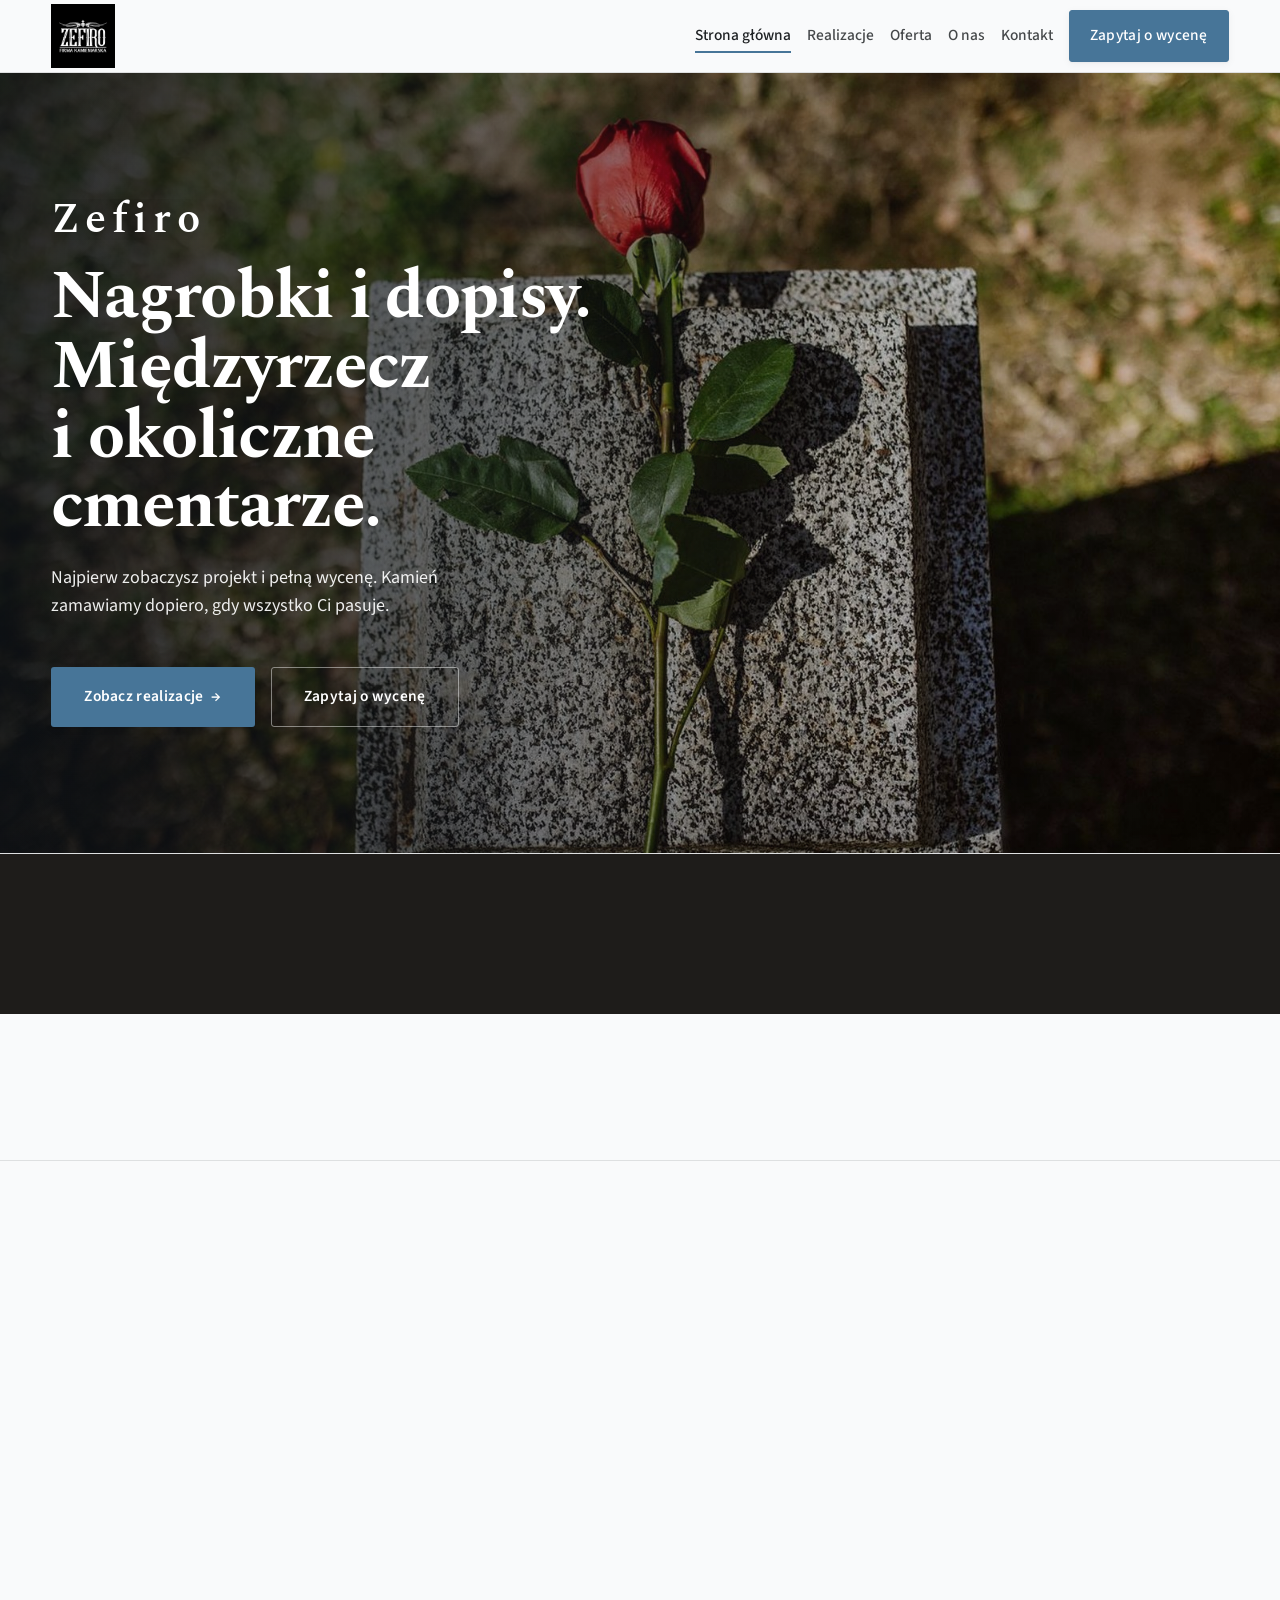
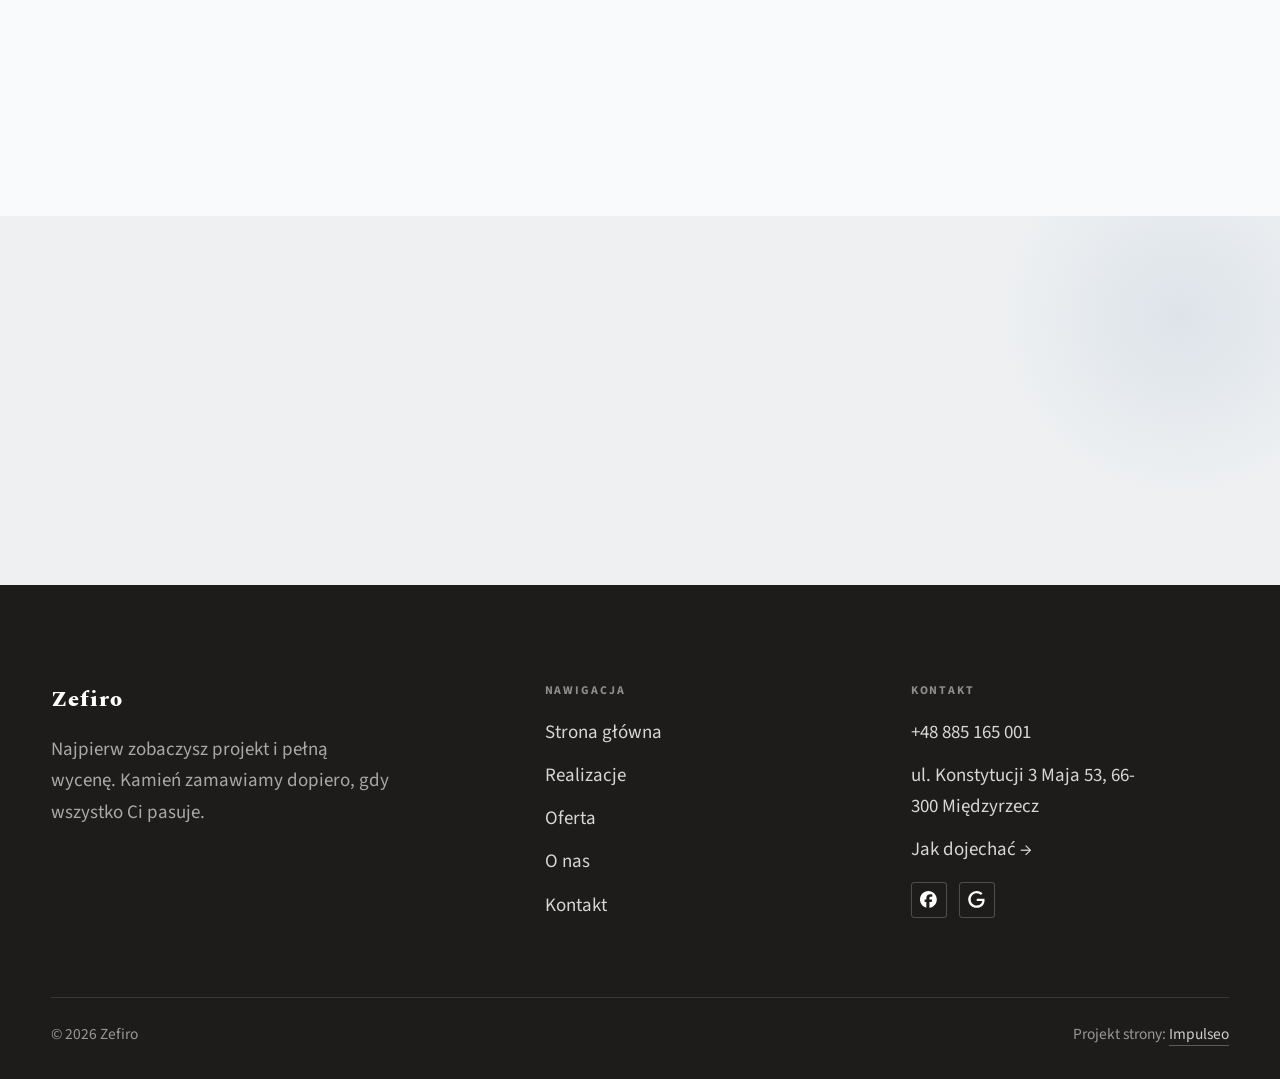
==== index.html @ 3e6237ac "Strona demo: zefiro" ====
<!DOCTYPE html>
<html lang="pl">
<head>
<meta charset="UTF-8">
<meta name="viewport" content="width=device-width, initial-scale=1.0">
<title>Zefiro - nagrobki z granitu i liternictwo</title>
<meta name="description" content="Zakład kamieniarski w Międzyrzeczu: nagrobki, grobowce, dopisy, renowacje. Formalności na cmentarzu po naszej stronie. Zadzwoń: +48 885 165 001.">
<link rel="canonical" href="https://kris20032.github.io/zefiro/">
<meta name="robots" content="noindex, nofollow">
<meta property="og:type" content="website">
<meta property="og:locale" content="pl_PL">
<meta property="og:site_name" content="Zefiro">
<meta property="og:title" content="Zefiro - nagrobki z granitu i liternictwo">
<meta property="og:description" content="Zakład kamieniarski w Międzyrzeczu: nagrobki, grobowce, dopisy, renowacje. Formalności na cmentarzu po naszej stronie. Zadzwoń: +48 885 165 001.">
<meta property="og:url" content="https://kris20032.github.io/zefiro/">
<meta property="og:image" content="https://kris20032.github.io/zefiro/img/og.jpg">
<meta property="og:image:width" content="1200">
<meta property="og:image:height" content="630">
<meta name="twitter:card" content="summary_large_image">
<script type="application/ld+json">{"@context": "https://schema.org", "@type": "HomeAndConstructionBusiness", "name": "Zefiro", "url": "https://kris20032.github.io/zefiro/", "telephone": "+48885165001", "image": "https://kris20032.github.io/zefiro/img/og.jpg", "areaServed": "Międzyrzecz", "sameAs": ["https://www.facebook.com/kamieniarstwozefiro/", "https://www.google.com/maps/place/Firma+Kamieniarska+Zefiro/@52.4386114,15.5834613,406m/data=!3m1!1e3!4m6!3m5!1s0x4706f49b4816bd09:0x40137a1db30fa63c!8m2!3d52.438465!4d15.584197"]}</script>
<link rel="preconnect" href="https://fonts.googleapis.com">
<link rel="preconnect" href="https://fonts.gstatic.com" crossorigin>
<link href="https://fonts.googleapis.com/css2?family=Spectral:wght@500;600;700&family=Source+Sans+3:wght@400;500;600&display=swap" rel="stylesheet">
<link rel="stylesheet" href="assets/styles.css?v=628865bf">
</head>
<body>

<header class="nav">
  <div class="wrap nav-inner">
    <a class="brand brand-has-logo" href="index.html"><img class="brand-logo" src="img/logo.jpg" alt="Zefiro" width="720" height="720" decoding="async"></a>
    <nav class="nav-links">
      <a href="index.html" class="active" aria-current="page">Strona główna</a>
      <a href="realizacje.html">Realizacje</a>
      <a href="oferta.html">Oferta</a>
      <a href="o-nas.html">O nas</a>
      <a href="kontakt.html">Kontakt</a>
      <a href="kontakt.html" class="btn btn-accent">Zapytaj o wycenę</a>
    </nav>
    <button class="nav-toggle" aria-label="Menu"><span></span><span></span><span></span></button>
  </div>
</header>

<main>
<section class="hero-cine">
  <img src="img/hero.jpg" fetchpriority="high" data-rotate="img/g13.jpg|img/g9.jpg" alt="Zefiro - Nagrobki i dopisy. Międzyrzecz i okoliczne cmentarze. " width="1400" height="950">
  <div class="wrap">
    <div class="hero-copy">
      <div class="brandmark bm-l"><span class="bm-line"><span>Zefiro</span></span></div>
      <h1>Nagrobki i dopisy. Międzyrzecz i okoliczne cmentarze. </h1>
      <p class="lead">Najpierw zobaczysz projekt i pełną wycenę. Kamień zamawiamy dopiero, gdy wszystko Ci pasuje.</p>
      <div class="hero-actions">
        <a href="realizacje.html" class="btn btn-accent">Zobacz realizacje <span class="arr">→</span></a>
        <a href="kontakt.html" class="btn btn-ghost btn-on-dark">Zapytaj o wycenę</a>
      </div>
    </div>
  </div>
</section>
<section class="strip n-5" style="padding-block:0">
  <div class="wrap">
    <div class="item reveal"><div class="k">Własny zakład i montaż</div><div class="v"></div></div>
    <div class="item reveal"><div class="k">Załatwiamy formalności</div><div class="v"></div></div>
    <div class="item reveal"><div class="k">Projekt przed decyzją</div><div class="v"></div></div>
    <div class="item reveal"><div class="k">Cena rozpisana na pozycje</div><div class="v"></div></div>
    <div class="item reveal"><div class="k">Granit na pokolenia</div><div class="v"></div></div>
  </div>
</section>
<section class="opinie-mini" aria-label="Opinie klientów">
  <div class="wrap">
    <div class="om-row">
      <div class="om-item reveal"><blockquote>„Od pierwszego kontaktu obsługa była bardzo empatyczna, cierpliwa i pomocna w wyborze odpowiedniego projektu…”</blockquote><span class="om-autor">A. J., opinia z Oferteo</span></div>
      <div class="om-item reveal"><blockquote>„Polecam firmę Zefiro, bardzo dobry kontakt z właścicielem i bardzo dobrze i szybko wykonana usługa.”</blockquote><span class="om-autor">B., opinia z Oferteo</span></div>
    </div>
  </div>
</section>
<section>
  <div class="wrap split">
    <div class="split-art reveal"><img src="img/g1.jpg" alt="Zefiro - realizacja" loading="lazy" width="1400" height="950" decoding="async"></div>
    <div class="split-copy reveal">
      <span class="eyebrow">Jak pracujemy</span>
      <h2>O zakładzie</h2>
      <p class="muted">Do zakładu przychodzą ludzie w żałobie, dlatego nie ma u nas handlowego naciskania. Odpowiadamy na pytania, pokazujemy kamień i projekty, a decyzję zostawiamy rodzinie.</p>
      <p class="muted">Można przyjść, posłuchać i wrócić, kiedy przyjdzie na to czas.</p>
      <a href="o-nas.html" class="btn btn-ghost">Poznaj nas <span class="arr">→</span></a>
    </div>
  </div>
</section>
<section class="gateways-band">
  <div class="wrap">
    <div class="gateways">
      <a href="oferta.html" class="gateway reveal"><img src="img/g2.jpg" alt="Nagrobki pojedyncze" loading="lazy" width="1400" height="950" decoding="async"><span class="g-ttl">Nagrobki pojedyncze</span></a>
      <a href="oferta.html" class="gateway reveal"><img src="img/g3.jpg" alt="Nagrobki podwójne i rodzinne" loading="lazy" width="1400" height="950" decoding="async"><span class="g-ttl">Nagrobki podwójne i rodzinne</span></a>
      <a href="oferta.html" class="gateway reveal"><img src="img/g4.jpg" alt="Grobowce i piwnice" loading="lazy" width="1400" height="950" decoding="async"><span class="g-ttl">Grobowce i piwnice</span></a>
    </div>
  </div>
</section>
<section class="stopklatka" aria-hidden="true">
  <div class="stk-bg" style="background-image:url(img/g7.jpg)"></div>
</section>
<section class="opinie">
  <div class="wrap">
    <div class="head center reveal">
      <span class="eyebrow">Opinie</span>
      <h2>Co mówią klienci</h2>
    </div>
    <p class="op-meta reveal"><a class="op-google" href="https://www.oferteo.pl/firma-kamieniarska-zefiro/firma/4441509" target="_blank" rel="noopener"><span>Zobacz opinie na Oferteo</span><span class="arr">→</span></a></p>
    <div class="opinie-grid">
      <figure class="op-card reveal"><blockquote>Od pierwszego kontaktu obsługa była bardzo empatyczna, cierpliwa i pomocna w wyborze odpowiedniego projektu oraz kamienia. Pomnik został wykonany z najwyższą starannością i dbałością o detale, a montaż solidnie i estetycznie.</blockquote><span class="op-autor">A. J., opinia z Oferteo</span></figure>
      <figure class="op-card reveal"><blockquote>Polecam firmę Zefiro, bardzo dobry kontakt z właścicielem i bardzo dobrze i szybko wykonana usługa. Szczerze polecam.</blockquote><span class="op-autor">B., opinia z Oferteo</span></figure>
    </div>
  </div>
</section>
<section>
  <div class="wrap">
    <div class="head reveal">
      <span class="eyebrow">Realizacje</span>
      <h2>Wykonane pomniki</h2>
      <p>Pomniki, które wykonaliśmy i ustawiliśmy sami. Zdjęcia z cmentarzy, nie z katalogu hurtowni.</p>
    </div>
    <div class="gallery">
      <div class="tile t-two3 reveal"><img src="img/g10.jpg" alt="Zefiro" loading="lazy" width="1424" height="1930" decoding="async"></div>
      <div class="tile t-third reveal"><img src="img/g11.jpg" alt="Zefiro" loading="lazy" width="720" height="960" decoding="async"></div>
      <div class="tile t-third reveal"><img src="img/g12.jpg" alt="Zefiro" loading="lazy" width="1500" height="2000" decoding="async"></div>
      <div class="tile t-third reveal"><img src="img/g14.jpg" alt="Zefiro" loading="lazy" width="1450" height="1950" decoding="async"></div>
      <div class="tile t-third reveal"><img src="img/g15.jpg" alt="Zefiro" loading="lazy" width="658" height="908" decoding="async"></div>
    </div>
    <div style="margin-top:var(--space-7)" class="reveal"><a href="realizacje.html" class="btn btn-accent">Pełna galeria <span class="arr">→</span></a></div>
  </div>
</section>
<section class="cta">
  <div class="wrap">
    <div class="reveal">
      <span class="eyebrow">Współpraca</span>
      <h2>Zacznijmy od krótkiej rozmowy.</h2>
      <p>Napisz lub zadzwoń - powiemy, co i jak, bez zobowiązań.</p>
    </div>
    <div class="cta-actions reveal">
      <a href="kontakt.html" class="btn btn-light">Zapytaj o wycenę <span class="arr">→</span></a>
      <a href="tel:+48885165001" class="btn btn-ghost btn-ghost-cta">+48 885 165 001</a>
    </div>
  </div>
</section>
</main>

<footer>
  <div class="wrap">
    <div class="foot-grid">
      <div class="foot-brand">
        <div class="name">Zefiro</div>
        <p>Najpierw zobaczysz projekt i pełną wycenę. Kamień zamawiamy dopiero, gdy wszystko Ci pasuje.</p>
      </div>
      <div class="foot-col">
        <h4>Nawigacja</h4>
        <a href="index.html">Strona główna</a>
        <a href="realizacje.html">Realizacje</a>
        <a href="oferta.html">Oferta</a>
        <a href="o-nas.html">O nas</a>
        <a href="kontakt.html">Kontakt</a>
      </div>
      <div class="foot-col">
        <h4>Kontakt</h4>
        <a href="tel:+48885165001">+48 885 165 001</a>
        <p>ul. Konstytucji 3 Maja 53, 66-300 Międzyrzecz</p>
        <a href="https://www.google.com/maps/place/Firma+Kamieniarska+Zefiro/@52.4386114,15.5834613,406m/data=!3m1!1e3!4m6!3m5!1s0x4706f49b4816bd09:0x40137a1db30fa63c!8m2!3d52.438465!4d15.584197" target="_blank" rel="noopener">Jak dojechać →</a>
      <div class="foot-soc">
        <a class="soc" href="https://www.facebook.com/kamieniarstwozefiro/" target="_blank" rel="noopener" aria-label="Facebook - Zefiro"><svg viewBox="0 0 24 24" aria-hidden="true" focusable="false"><path d="M9.101 23.691v-7.98H6.627v-3.667h2.474v-1.58c0-4.085 1.848-5.978 5.858-5.978.401 0 .955.042 1.468.103a8.68 8.68 0 0 1 1.141.195v3.325a8.623 8.623 0 0 0-.653-.036 26.805 26.805 0 0 0-.733-.009c-.707 0-1.259.096-1.675.309a1.686 1.686 0 0 0-.679.622c-.258.42-.374.995-.374 1.752v1.297h3.919l-.386 2.103-.287 1.564h-3.246v8.245C19.396 23.238 24 18.179 24 12.044c0-6.627-5.373-12-12-12s-12 5.373-12 12c0 5.628 3.874 10.35 9.101 11.647Z" fill="currentColor"/></svg></a>
        <a class="soc" href="https://www.google.com/maps/place/Firma+Kamieniarska+Zefiro/@52.4386114,15.5834613,406m/data=!3m1!1e3!4m6!3m5!1s0x4706f49b4816bd09:0x40137a1db30fa63c!8m2!3d52.438465!4d15.584197" target="_blank" rel="noopener" aria-label="Google - Zefiro"><svg viewBox="0 0 24 24" aria-hidden="true" focusable="false"><path d="M12.48 10.92v3.28h7.84c-.24 1.84-.853 3.187-1.787 4.133-1.147 1.147-2.933 2.4-6.053 2.4-4.827 0-8.6-3.893-8.6-8.72s3.773-8.72 8.6-8.72c2.6 0 4.507 1.027 5.907 2.347l2.307-2.307C18.747 1.44 16.133 0 12.48 0 5.867 0 .307 5.387.307 12s5.56 12 12.173 12c3.573 0 6.267-1.173 8.373-3.36 2.16-2.16 2.84-5.213 2.84-7.667 0-.76-.053-1.467-.173-2.053H12.48z" fill="currentColor"/></svg></a>
      </div>
      </div>
    </div>
    <div class="foot-bot">
      <span>© 2026 Zefiro</span>
      <span>Projekt strony: <a class="foot-credit" href="https://impulseo.pl" target="_blank" rel="noopener">Impulseo</a></span>
    </div>
  </div>
</footer>
<div class="sticky-reserve"><a class="sr-book" href="kontakt.html">Zapytaj o wycenę</a><a class="sr-call" href="tel:+48885165001" aria-label="Zadzwoń"><svg class="ico-tel" width="16" height="16" viewBox="0 0 24 24" fill="none" aria-hidden="true"><path d="M6.6 10.8a15.5 15.5 0 0 0 6.6 6.6l2.2-2.2a1 1 0 0 1 1-.24 11.4 11.4 0 0 0 3.6.58 1 1 0 0 1 1 1V20a1 1 0 0 1-1 1A17 17 0 0 1 3 4a1 1 0 0 1 1-1h3.5a1 1 0 0 1 1 1c0 1.25.2 2.46.58 3.6a1 1 0 0 1-.25 1l-2.23 2.2Z" fill="currentColor"/></svg></a></div>
<div class="demo-wazne" data-do="2026-11-24" data-cykl="3" hidden><svg class="dw-ico" width="13" height="13" viewBox="0 0 24 24" fill="none" aria-hidden="true"><circle cx="12" cy="12" r="8.6" stroke="currentColor" stroke-width="1.8"/><path d="M12 7.2V12l3.3 2" stroke="currentColor" stroke-width="1.8" stroke-linecap="round"/></svg><span class="dw-txt"></span></div>

<script src="assets/main.js"></script>
</body>
</html>
---- assets/styles.css ----
/* ============================================================
   STOLBASZ — premium, architektoniczny B2B fit-out
   Jasna paleta, zero brązu. System wg premium-web-craft.
   Projekt strony: Impulseo (impulseo.pl)
   ============================================================ */

:root{
  /* PALETA — jasna, architektoniczna, chłodna */
  --paper:#F2F1EE;          /* główne tło */
  --paper-2:#E5E3DE;        /* sekcje alternatywne (chłodny jasny szary) */
  --paper-3:#E5E3DE;        /* delikatne wypełnienia */
  --ink:#1E1C1A;            /* tekst główny — chłodny grafit */
  --ink-soft:#38332F;       /* nagłówki drugorzędne */
  --muted:#88837B;          /* tekst poboczny */
  --line:rgba(30,28,26,.12);/* hairline */
  --accent:#836A42;         /* stonowany petrol-slate — jedyny akcent */
  --accent-d:#67522F;
  --accent-soft:rgba(131,106,66,.10);
  --dark:#1E1C1A;           /* sekcje ciemne (stopka/CTA) */

  /* HOVER ZDJĘĆ — JEDEN standard dla całego silnika (decyzja K. 04.08.2026, artefakt z wariantami).
     AKTUALNE (K.+Szymon 09.08.2026, wybór z artefaktu 6 wariantów): zoom 1.05 przy 1.4s -
     przy tak długim czasie mocniejszy kadr NIE skacze, tylko „oddycha". Poprzedni standard
     (1.02 / .55s z 04.08) odbierany jako dynamiczny i szybki.
     Spoczynek lekko przygaszony, ale TYLKO tam, gdzie jest mysz (@media hover:hover) —
     na telefonie zdjęcia zostają w pełnej jasności. */
  --img-zoom:1.05;                   /* K.+Szymon 09.08: wariant F z artefaktu porównawczego */
  --img-rest:brightness(.95) saturate(.99);
  --img-hot:brightness(1.06) saturate(1.05);
  --img-dur:1.4s;                    /* K.+Szymon 09.08 (wariant F): powoli = elegancko */
  --img-ease:cubic-bezier(.16,.84,.44,1);  /* miękki ogon, efekt „oddychania" */

  /* ODSTĘPY — skala 4/8 */
  --space-1:4px; --space-2:8px; --space-3:12px; --space-4:16px; --space-5:24px;
  --space-6:32px; --space-7:48px; --space-8:64px; --space-9:96px; --space-10:128px;

  /* TYPOGRAFIA — fluid clamp() (skala podbita 16.07.2026: większe, czytelniejsze litery — uwaga Adama) */
  --text-sm:clamp(.9rem,.87rem + .12vw,1rem);
  --text-base:clamp(1.08rem,1.04rem + .18vw,1.2rem);
  --text-lg:clamp(1.24rem,1.15rem + .34vw,1.44rem);
  --text-h3:clamp(1.34rem,1.22rem + .55vw,1.66rem);
  --text-h2:clamp(2.1rem,1.66rem + 2.1vw,3.1rem);
  --text-h1:clamp(2.9rem,2.1rem + 4vw,5.1rem);

  /* PROMIENIE — architektoniczne, raczej ostre */
  --r-sm:3px; --r-md:6px; --r-lg:10px;

  /* RUCH */
  --ease:cubic-bezier(.25,.46,.45,.94); --dur:.24s;

  /* CIENIE — miękkie, warstwowe */
  --sh-sm:0 1px 2px rgba(16,24,32,.04), 0 2px 8px rgba(16,24,32,.05);
  --sh-md:0 2px 6px rgba(16,24,32,.05), 0 12px 28px -8px rgba(16,24,32,.12);
  --sh-lg:0 6px 14px rgba(16,24,32,.07), 0 26px 56px -18px rgba(16,24,32,.22);

  --hairline:1px solid var(--line);

  --font-display:'Spectral',serif;
  --font-body:'Source Sans 3',sans-serif;
}

*{box-sizing:border-box;margin:0;padding:0}
html{scroll-behavior:smooth}
body{
  font-family:var(--font-body);
  font-size:var(--text-base);
  line-height:1.65;
  color:var(--ink);
  background:var(--paper);
  -webkit-font-smoothing:antialiased;
  text-rendering:optimizeLegibility;
}
img{max-width:100%;height:auto;display:block}  /* height:auto = width/height z atrybutów trzyma proporcje (TOP#12) */
a{color:inherit;text-decoration:none}

.wrap{width:min(92%,1180px);margin-inline:auto}
section{padding-block:clamp(52px,6.5vw,96px)}

h1,h2,h3{font-family:var(--font-display);font-weight:700;line-height:1.08;letter-spacing:-.02em;color:var(--ink)}
h1{font-size:var(--text-h1);letter-spacing:-.035em}
h2{font-size:var(--text-h2);letter-spacing:-.025em}
h3{font-size:var(--text-h3)}
/* MIARA — długość wiersza. WCAG 2.2 SC 1.4.8: max 80 znaków; Butterick: 45–90.
   68ch daje realnie 72–78 znaków polskiego tekstu, czyli z zapasem pod granicą.
   Wcześniej limit miał TYLKO <p> — <li>, <blockquote> i <dd> nie miały żadnego,
   i to jedyny powód, dla którego 23 bloki na dwóch oddanych stronach jadą po
   83–106 znaków w wierszu (pomiar 07.08.2026, bramka `miara`).
   ⚠️ Listy i definicje ograniczamy TYLKO bez klasy: `ul`/`ol` z klasą to u nas
   układ (siatki kafli, menu), a nie tekst ciągły — tam miarę wyznacza układ. */
/* 60ch, nie 68ch (K. 10.08): po zmianie fontów na węższe kroje (DM Sans i spółka)
   w 68ch mieściło się ~90 znaków - bramka pikselowa słusznie zgłaszała przekroczenie
   granicy 80. Pomiar na żywej przeglądarce: 60ch = 90 znaków, 53ch = ~78 znaków, czyli normę WCAG 1.4.8. */
:root{ --miara:53ch }
p{max-width:min(100%,var(--miara))}
blockquote,
ul:not([class])>li, ol:not([class])>li,
dl:not([class])>dd{max-width:min(100%,var(--miara))}

/* ⚠️ Świadomie BEZ wyjątku `.tile p,.card p,.svc p{max-width:none}`, choć nasuwa się sam:
   te akapity BYŁY już ograniczone (stare `p{max-width:65ch}`), więc „wyjątek" nie odblokowałby
   niczego nowego — tylko ROZLUŹNIŁ stan sprzed zmiany na wszystkich demach naraz.
   `figcaption` żadna z reguł wyżej nie dotyczy, więc też nie potrzebuje zwolnienia. */

/* ŁAMANIE. `balance` wyrównuje długości wierszy w nagłówku, `pretty` pilnuje ostatniego
   wiersza akapitu, żeby nie został w nim jeden wyraz. Obsługiwane od Chrome 117 /
   Safari 17.5; starsze przeglądarki po prostu ignorują tę własność.
   `text-wrap:pretty` nie występowało dotąd ANI RAZ w silniku ani w repo klientów. */
h1,h2,h3,.lead,.lede{text-wrap:balance}
p,li,blockquote,dd{text-wrap:pretty}

.eyebrow{
  font-family:var(--font-body);
  font-size:var(--text-sm);
  font-weight:600;
  letter-spacing:.18em;
  text-transform:uppercase;
  color:var(--accent);
  display:inline-flex;align-items:center;gap:var(--space-3);
}
/* flex:none + margin-top = kreska trzyma się PIERWSZEJ linii. Wcześniej align-items:center
   centrowało ją względem całego bloku i przy zawinięciu (długi kicker typu
   „…WNĘTRZ · LESZNO · OD 2019") druga linia lądowała z brzydkim wcięciem. */
.eyebrow{align-items:flex-start}
.eyebrow>*,.eyebrow{text-wrap:balance}   /* dlugi kicker lamal sie na sierote typu samo „2019" w drugiej linii */
.eyebrow::before{content:"";width:28px;height:1px;background:var(--accent);display:inline-block;flex:none;margin-top:.62em}

.muted{color:var(--muted)}
.lead{font-size:var(--text-lg);line-height:1.55;color:var(--ink-soft);max-width:50ch}

/* ---------- BUTTONS ---------- */
.btn{
  display:inline-flex;align-items:center;gap:var(--space-2);
  font-weight:600;font-size:var(--text-sm);letter-spacing:.02em;
  padding:var(--space-4) var(--space-6);
  border-radius:var(--r-sm);
  transition:transform var(--dur) var(--ease),box-shadow var(--dur) var(--ease),background var(--dur) var(--ease);
  cursor:pointer;border:1px solid transparent;
}
.btn-accent{background:var(--accent);color:#fff;box-shadow:var(--sh-sm)}
.btn-accent:hover{background:var(--accent-d);transform:translateY(-2px);box-shadow:var(--sh-md)}
.btn-accent:active{transform:translateY(0);box-shadow:var(--sh-sm)}
.btn-ghost{background:transparent;color:var(--ink);border-color:var(--line)}
.btn-ghost:hover{border-color:var(--accent);color:var(--accent);transform:translateY(-2px)}
.btn-light{background:#fff;color:var(--ink);box-shadow:var(--sh-sm)}
.btn-light:hover{transform:translateY(-2px);box-shadow:var(--sh-md)}
.btn .arr{transition:transform var(--dur) var(--ease)}
.btn:hover .arr{transform:translateX(4px)}

/* ---------- NAV ---------- */
.nav{
  position:sticky;top:0;z-index:50;
  background:color-mix(in srgb,var(--paper) 88%,transparent);
  backdrop-filter:saturate(140%) blur(10px);
  border-bottom:var(--hairline);
}
.nav-inner{display:flex;align-items:center;justify-content:space-between;gap:var(--space-5);height:72px}
/* ANTY-NACHODZENIE (K. 05.08.2026): długa nazwa firmy + przycisk z pełnym numerem nie mieściły się w pasku
   i flex ściskał linki PONIŻEJ ich treści - "Kontakt" wchodził na ramkę "Zadzwoń +48 ...". Teraz ustępuje
   nazwa marki (skrót wielokropkiem), a menu i przycisk nigdy się nie kurczą ani nie zachodzą na siebie. */
.brand{display:flex;flex-direction:column;line-height:1;min-width:0;flex:0 1 auto}
.brand .name{font-family:var(--font-display);font-weight:800;font-size:1.35rem;letter-spacing:.04em;white-space:nowrap;overflow:hidden;text-overflow:ellipsis}
.brand .sub{font-size:.62rem;letter-spacing:.34em;text-transform:uppercase;color:var(--muted);margin-top:5px;white-space:nowrap;overflow:hidden;text-overflow:ellipsis}
.nav-links{display:flex;align-items:center;gap:var(--space-6);flex:0 0 auto}
.nav-links a{font-size:var(--text-sm);font-weight:500;color:var(--ink-soft);position:relative;padding-block:4px;white-space:nowrap;transition:color var(--dur) var(--ease)}
.nav-links a::after{content:"";position:absolute;left:0;bottom:0;width:0;height:1.5px;background:var(--accent);transition:width var(--dur) var(--ease)}
.nav-links a:hover,.nav-links a.active{color:var(--ink)}
.nav-links a:hover::after,.nav-links a.active::after{width:100%}
.nav-links .btn{padding:var(--space-2) var(--space-5)}
/* przyciski w nav: właściwy kolor (przebij .nav-links a) + bez podkreślenia */
.nav-links a.btn-accent{color:#fff}
.nav-links a.btn-ghost,.nav-links a.btn-light{color:var(--ink)}
/* CTA w pasku: NIE podkreślenie spod linków menu, ale ten sam przelatujący błysk,
   co na wszystkich innych przyciskach (zgłoszenie K. 13.08.2026 - „na hero jest efekt
   światła przechodzącego przez przycisk, na navbarze go nie ma, a mają być identyczne").
   Reguła `.nav-links a::after` jest silniejsza od `.btn::after`, więc trzeba jej
   geometrię wyzerować i wpisać połysk z nazwy - samo `display:none` gasiło efekt. */
.nav-links a.btn::after{
  display:block;content:"";position:absolute;inset:0;z-index:-1;pointer-events:none;
  width:auto;height:auto;border-radius:inherit;   /* kasuje geometrię podkreślenia (width:0;height:1.5px) */
  background:linear-gradient(100deg,transparent 32%,rgba(255,255,255,.20) 50%,transparent 68%);
  translate:-120% 0}
@media (prefers-reduced-motion:no-preference){
  .nav-links a.btn:hover::after{translate:120% 0;transition:translate .75s var(--mt-ease,cubic-bezier(.16,.84,.44,1))}
}
.nav-toggle{display:none;background:none;border:none;cursor:pointer;flex-direction:column;gap:5px;padding:8px}
.nav-toggle span{width:24px;height:2px;background:var(--ink);transition:var(--dur)}
/* Ciasny zakres MIĘDZY menu mobilnym a pełnym pulpitem: zbijamy odstępy i nazwę marki,
   żeby wszystko zmieściło się naturalnie, zanim w ogóle dojdzie do skracania wielokropkiem. */
@media(max-width:1280px) and (min-width:921px){
  .nav-links{gap:var(--space-4)}
  .nav-links .btn{padding:var(--space-2) var(--space-4)}
  .brand .name{font-size:1.15rem}
}

/* ---------- HERO (split) ---------- */
.hero{position:relative;overflow:hidden;border-bottom:var(--hairline)}
.hero-grid{display:grid;grid-template-columns:1.05fr .95fr;gap:clamp(24px,4vw,60px);align-items:center;
  padding-block:clamp(36px,4.5vw,64px)}
.hero-copy .eyebrow{margin-bottom:var(--space-5)}
.hero-copy h1{margin-bottom:var(--space-5)}
.hero-copy .lead{margin-bottom:var(--space-7)}
.hero-actions{display:flex;flex-wrap:wrap;gap:var(--space-4)}
.hero-art{position:relative;aspect-ratio:4/3;border-radius:var(--r-lg);overflow:hidden;box-shadow:var(--sh-lg)}
.hero-art img{width:100%;height:100%;object-fit:cover}
.hero-art::after{content:"";position:absolute;inset:0;background:linear-gradient(180deg,transparent 55%,rgba(18,24,28,.28))}
.hero-badge{position:absolute;left:var(--space-5);bottom:var(--space-5);z-index:2;
  background:rgba(252,252,251,.94);backdrop-filter:blur(4px);
  border-radius:var(--r-md);padding:var(--space-4) var(--space-5);box-shadow:var(--sh-md);max-width:78%}
.hero-badge strong{display:block;font-family:var(--font-display);font-size:1rem;letter-spacing:-.01em}
.hero-badge span{font-size:var(--text-sm);color:var(--muted)}

/* ---------- HERO duży / kinowy (strona główna) ---------- */
.hero-cine{position:relative;min-height:clamp(560px,82vh,840px);min-height:clamp(560px,82svh,840px);display:flex;align-items:center;overflow:hidden;border-bottom:var(--hairline)}
.hero-cine>img{position:absolute;inset:0;width:100%;height:100%;object-fit:cover;z-index:0}
.hero-cine::after{content:"";position:absolute;inset:0;z-index:1;
  background:linear-gradient(95deg,rgba(13,18,23,.86) 0%,rgba(13,18,23,.64) 32%,rgba(13,18,23,.24) 62%,rgba(13,18,23,.04) 100%)}
.hero-cine .wrap{position:relative;z-index:2;padding-block:var(--space-8)}
.hero-cine .hero-copy{max-width:660px}
.hero-cine .eyebrow{color:#fff;margin-bottom:var(--space-5)}
.hero-cine .eyebrow::before{background:#fff}
.hero-cine h1{color:#fff;margin-bottom:var(--space-5);font-size:clamp(2.9rem,2rem + 4.4vw,5.2rem);text-wrap:balance}
.hero-cine .lead{color:rgba(255,255,255,.92);max-width:48ch;margin-bottom:var(--space-7)}
.hero-cine .hero-actions{display:flex;flex-wrap:wrap;gap:var(--space-4)}
/* NISKIE OKNO (laptop z dokiem i paskami przeglądarki ma ~700-780 px wysokości widoku):
   H1 do 5.2rem + długi lead nie mieściły się i przyciski wypadały POD krawędź ekranu -
   klient widział stronę bez ani jednego CTA. Skalujemy w dół, zamiast przycinać treść. */
@media(min-width:821px) and (max-height:820px){
  .hero-cine{min-height:clamp(520px,94svh,780px)}
  .hero-cine .wrap{padding-block:var(--space-6)}
  .hero-cine h1{font-size:clamp(2.2rem,1.5rem + 2.6vw,3.6rem);margin-bottom:var(--space-4)}
  .hero-cine .eyebrow{margin-bottom:var(--space-4)}
  .hero-cine .lead{margin-bottom:var(--space-5);max-width:44ch}
}
@media(max-width:680px){
  .hero-cine{min-height:clamp(520px,76vh,640px);min-height:clamp(520px,76svh,640px);align-items:flex-end}
  .hero-cine::after{background:linear-gradient(0deg,rgba(13,18,23,.9) 6%,rgba(13,18,23,.45) 55%,rgba(13,18,23,.25) 100%)}
  .hero-cine .wrap{padding-bottom:var(--space-9)}
  /* TELEFON (~90% oglądających): lead potrafił zająć 8 linii i zepchnąć CTA poza pierwszy ekran.
     Zwężamy interlinię i skalę - treści nie ucinamy, bo to ona sprzedaje. */
  .hero-cine .lead{font-size:.98rem;line-height:1.5;margin-bottom:var(--space-5)}
  .hero-cine .eyebrow{font-size:.72rem;letter-spacing:.13em;margin-bottom:var(--space-4)}
  .hero-cine .eyebrow::before{width:20px}
  .hero-cine h1{margin-bottom:var(--space-4)}
}

/* full-bleed hero variant (podstrony) */
.pagehead{position:relative;min-height:46vh;min-height:46svh;display:flex;align-items:flex-end;overflow:hidden;border-bottom:var(--hairline)}
.pagehead img{position:absolute;inset:0;width:100%;height:100%;object-fit:cover}
/* 10.08.2026 (decyzja K.): mocniejsze przyciemnienie + cień pod tekstem. Bramka mierzyła na
   nagłówkach podstron 3,38-3,43:1 przy wymaganych 4,5 — jasne zdjęcie (hala, śnieg, niebo)
   podchodziło pod biały tekst. Zdjęcia klientów są różne, więc kontrast musi dawać WARSTWA,
   a nie szczęśliwy dobór kadru. */
.pagehead::after{content:"";position:absolute;inset:0;background:linear-gradient(180deg,rgba(18,24,28,.40),rgba(18,24,28,.76))}
.pagehead .wrap{position:relative;z-index:2;padding-block:var(--space-9);color:#fff}
.pagehead h1{color:#fff;max-width:18ch;text-shadow:0 2px 16px rgba(0,0,0,.55)}
.pagehead .eyebrow{color:#fff}
.pagehead .eyebrow::before{background:#fff}
.pagehead p{color:rgba(255,255,255,.92);margin-top:var(--space-4);max-width:54ch;text-shadow:0 1px 12px rgba(0,0,0,.5)}

/* ---------- STRIP (pasek skrótów / liczby) ---------- */
.strip{background:var(--dark);color:#fff}
/* PASEK HASEŁ — standard 04.08.2026 (decyzja K.): 5 haseł w JEDNYM rzędzie, tekst WYŚRODKOWANY,
   węższe marginesy boczne niż reszta strony (pasek ma iść szerzej), równe wysokości kolumn. */
.strip .wrap{width:min(96%,1440px);display:grid;grid-template-columns:repeat(5,1fr);
  gap:var(--space-5);padding-block:var(--space-7);align-items:stretch}
.strip .item .k{font-family:var(--font-display);font-size:clamp(1.05rem,.82rem + .85vw,1.55rem);
  font-weight:800;letter-spacing:-.02em;color:#fff;line-height:1.18;text-wrap:balance}
.strip .item .v{font-size:var(--text-sm);color:rgba(255,255,255,.66);margin-top:var(--space-2);line-height:1.4}
.strip .item{border-left:2px solid var(--accent);padding-inline:var(--space-4);
  text-align:center;display:flex;flex-direction:column;justify-content:center}
/* liczba kolumn = liczba haseł, żeby ostatnie nie zostawało samo w drugim rzędzie.
   Klasę n-N nadaje multipage.py; domyślnie (bez klasy) pasek jest 5-kolumnowy. */
.strip.n-2 .wrap{grid-template-columns:repeat(2,1fr)}
.strip.n-3 .wrap{grid-template-columns:repeat(3,1fr)}
.strip.n-4 .wrap{grid-template-columns:repeat(4,1fr);gap:var(--space-6)}
.strip.n-4 .item .k{font-size:clamp(1.3rem,1rem + 1.1vw,2rem)}
.strip.n-6 .wrap{grid-template-columns:repeat(6,1fr);gap:var(--space-4)}
.strip.n-6 .item .k{font-size:clamp(.98rem,.8rem + .7vw,1.35rem)}
/* równe łamanie: zamiast "długa linia + jedno słowo" obie linie zbliżonej długości */
.strip .item .k{text-wrap:balance}

/* ---------- SECTION HEAD ---------- */
.head{max-width:48rem;margin-bottom:var(--space-8)}
.head.center{margin-inline:auto;text-align:center}
.head .eyebrow{margin-bottom:var(--space-4)}
.head h2{margin-bottom:var(--space-4)}
.head p{color:var(--muted);font-size:var(--text-lg);line-height:1.55}
.head.center p{margin-inline:auto}

/* ---------- INTRO SPLIT ---------- */
.split{display:grid;grid-template-columns:.92fr 1.08fr;gap:clamp(28px,5vw,80px);align-items:center}
.split.rev{grid-template-columns:1.08fr .92fr}
.split.rev .split-art{order:-1}
.split-art{position:relative;aspect-ratio:5/4;border-radius:var(--r-lg);overflow:hidden;box-shadow:var(--sh-lg)}
.split-art img{width:100%;height:100%;object-fit:cover}
.split-copy h2{margin-bottom:var(--space-5)}
.split-copy p+p{margin-top:var(--space-4)}
.split-copy .btn{margin-top:var(--space-6)}

/* ---------- SERVICES (zakres) ---------- */
.svc-grid{display:grid;grid-template-columns:repeat(auto-fit,minmax(280px,1fr));gap:var(--space-5)}
.svc{background:#fff;border:var(--hairline);border-radius:var(--r-md);padding:var(--space-7) var(--space-6);
  transition:transform var(--dur) var(--ease),box-shadow var(--dur) var(--ease),border-color var(--dur) var(--ease);
  position:relative;overflow:hidden}
.svc::before{content:"";position:absolute;left:0;top:0;width:3px;height:0;background:var(--accent);transition:height var(--dur) var(--ease)}
.svc:hover{transform:translateY(-4px);box-shadow:var(--sh-md);border-color:transparent}
.svc:hover::before{height:100%}
.svc .ic{font-family:var(--font-display);font-size:.8rem;font-weight:700;letter-spacing:.12em;color:var(--accent);margin-bottom:var(--space-4)}
.svc h3{margin-bottom:var(--space-3);font-size:1.22rem}
.svc p{color:var(--muted);font-size:var(--text-base);line-height:1.6}

/* big detailed service rows */
.svc-row{display:grid;grid-template-columns:.8fr 1.2fr;gap:clamp(20px,4vw,60px);align-items:center;padding-block:var(--space-8)}
.svc-row+.svc-row{border-top:var(--hairline)}
.svc-row.rev{grid-template-columns:1.2fr .8fr}
/* Naprzemienny układ wierszy oferty: co drugi wiersz ma zdjęcie po PRAWEJ.
   Było `order:-1` — martwy kod, bo zdjęcie i tak jest pierwszym dzieckiem w HTML,
   więc wszystkie wiersze wyglądały identycznie (zdjęcie zawsze z lewej), a `rev`
   zmieniało tylko szerokość kolumn. Znalezione 29.07.2026 przy różnicowaniu kierunków
   animacji (pomiar pozycji: art.mid 390/502 przy row.mid 756 — zawsze lewa strona). */
.svc-row.rev .svc-row-art{order:2}
.svc-row-art{aspect-ratio:4/3;border-radius:var(--r-md);overflow:hidden;box-shadow:var(--sh-md)}
.svc-row-art img{width:100%;height:100%;object-fit:cover}
.svc-row h3{font-size:1.5rem;margin-bottom:var(--space-4)}
.svc-row .num{font-family:var(--font-display);font-size:.85rem;font-weight:700;letter-spacing:.14em;color:var(--accent);display:block;margin-bottom:var(--space-3)}
.svc-row ul{list-style:none;margin-top:var(--space-4);display:flex;flex-direction:column;gap:var(--space-2)}
.svc-row li{position:relative;padding-left:var(--space-5);color:var(--muted);font-size:var(--text-base)}
.svc-row li::before{content:"";position:absolute;left:0;top:.62em;width:8px;height:1px;background:var(--accent)}

/* ---------- GALLERY (realizacje) ---------- */
.gallery{display:grid;grid-template-columns:repeat(12,1fr);gap:var(--space-4);grid-auto-rows:200px}
/* GALERIA MASONRY — pionowe zdjęcia (portrety beauty/wellness) bez przycinania: kolumny, height auto */
.gallery-masonry{column-count:3;column-gap:var(--space-4)}
@media(max-width:900px){.gallery-masonry{column-count:2}}
@media(max-width:560px){.gallery-masonry{column-count:1}}
.gallery-masonry .m-tile{break-inside:avoid;margin:0 0 var(--space-4);padding:0;position:relative;overflow:hidden;border-radius:var(--r-md);border:1px solid var(--line)}
.gallery-masonry .m-tile img{width:100%;height:auto;display:block}
.gallery-masonry .m-tile .cap{position:absolute;left:0;right:0;bottom:0;padding:var(--space-4);color:#fff;background:linear-gradient(0deg,rgba(0,0,0,.55),transparent);font-size:var(--text-sm)}
.gallery-masonry .m-tile .cap small{display:block;font-weight:400;opacity:.78;letter-spacing:.04em;text-transform:uppercase;font-size:.66rem;margin-top:3px}
.tile{position:relative;overflow:hidden;border-radius:var(--r-md);box-shadow:var(--sh-sm);
  transition:transform var(--dur) var(--ease),box-shadow var(--dur) var(--ease)}
.tile img{width:100%;height:100%;object-fit:cover;
  transition:transform var(--img-dur) var(--img-ease),filter var(--img-dur) var(--img-ease)}
.tile:hover{box-shadow:var(--sh-md)}
.tile .cap{position:absolute;left:0;right:0;bottom:0;padding:var(--space-5) var(--space-4) var(--space-4);
  /* mocniejszy spad + cien pod tekstem: na JASNYCH zdjeciach klienta (biale fronty, sciany)
     slaby gradient dawal kontrast ~1.5:1 zamiast wymaganych 3.6:1 (bramka wygladu, 10.08.2026) */
  background:linear-gradient(transparent 10%,rgba(18,24,28,.55) 40%,rgba(18,24,28,.88) 68%,rgba(18,24,28,.99));color:#fff;
  text-shadow:0 1px 2px rgba(0,0,0,.85),0 2px 10px rgba(0,0,0,.55);
  font-size:var(--text-sm);font-weight:600;letter-spacing:.01em;
  opacity:0;transform:translateY(8px);transition:var(--dur) var(--ease)}
.tile:hover .cap{opacity:1;transform:translateY(0)}
.tile .cap small{display:block;font-weight:400;opacity:.78;letter-spacing:.04em;text-transform:uppercase;font-size:.66rem;margin-top:3px}
/* bento spans */
.t-wide{grid-column:span 6}
.t-tall{grid-column:span 6;grid-row:span 2}
.t-std{grid-column:span 6}
.t-third{grid-column:span 4}
.t-two3{grid-column:span 8}

/* ---------- TRUST / WIARYGODNOŚĆ ---------- */
.trust{background:var(--paper-2)}
.trust-grid{display:grid;grid-template-columns:repeat(auto-fit,minmax(240px,1fr));gap:var(--space-5);margin-top:var(--space-7)}
.trust-card{background:#fff;border-radius:var(--r-md);padding:var(--space-7) var(--space-6);box-shadow:var(--sh-sm);border-top:3px solid var(--accent)}
.trust-card .big{font-family:var(--font-display);font-size:clamp(1.8rem,1.3rem + 1.6vw,2.6rem);font-weight:800;letter-spacing:-.02em;color:var(--ink);line-height:1}
.trust-card h3{font-size:1.12rem;margin:var(--space-3) 0 var(--space-2)}
.trust-card p{color:var(--muted);font-size:var(--text-base);line-height:1.55}

/* ---------- CTA band ---------- */
.cta{background:var(--dark);color:#fff;position:relative;overflow:hidden}
/* telefon w CTA: na ciemnym tle biały (domyślnie), rodziny z JASNYM tłem CTA
   nadpisują to u siebie - wcześniej kolor siedział w stylu inline i wygrywał z rodziną. */
.cta .btn-ghost-cta{color:#fff;border-color:rgba(255,255,255,.3)}
.cta .wrap{display:grid;grid-template-columns:1.4fr .6fr;gap:var(--space-7);align-items:center;position:relative;z-index:2}
.cta h2{color:#fff;max-width:20ch}
.cta p{color:rgba(255,255,255,.74);margin-top:var(--space-4)}
.cta-actions{display:flex;flex-direction:column;gap:var(--space-3);align-items:flex-start}
.cta::before{content:"";position:absolute;right:-80px;top:-80px;width:360px;height:360px;border-radius:50%;
  background:radial-gradient(circle,var(--accent-soft),transparent 70%)}

/* ---------- CONTACT ---------- */
.contact-grid{display:grid;grid-template-columns:.85fr 1.15fr;gap:clamp(28px,4vw,56px);align-items:start}
.info-list{display:flex;flex-direction:column;gap:var(--space-2)}
.info-row{display:flex;gap:var(--space-4);align-items:flex-start;padding-block:var(--space-4);border-bottom:var(--hairline)}
.info-row .ic{flex:none;width:42px;height:42px;display:grid;place-items:center;border-radius:50%;
  background:var(--accent-soft);color:var(--accent);font-size:1.05rem}
.info-row .lbl{font-size:.72rem;letter-spacing:.14em;text-transform:uppercase;color:var(--muted)}
.info-row .val{font-weight:600;font-size:var(--text-base);margin-top:2px}
.info-row a.val:hover{color:var(--accent)}
.map{border:none;border-radius:var(--r-lg);box-shadow:var(--sh-md);width:100%;height:100%;min-height:380px;filter:grayscale(.2) contrast(1.02)}
.form{background:#fff;border:var(--hairline);border-radius:var(--r-lg);padding:clamp(24px,3vw,40px);box-shadow:var(--sh-sm)}
.form .fld{margin-bottom:var(--space-5)}
.form label{display:block;font-size:var(--text-sm);font-weight:600;margin-bottom:var(--space-2)}
.form input,.form textarea{width:100%;font-family:inherit;font-size:var(--text-base);color:var(--ink);
  padding:var(--space-4);border:var(--hairline);border-radius:var(--r-sm);background:var(--paper);transition:border-color var(--dur)}
.form input:focus,.form textarea:focus{outline:none;border-color:var(--accent);background:#fff}
.form textarea{resize:vertical;min-height:120px}
.form .note{font-size:var(--text-sm);color:var(--muted);margin-top:var(--space-3)}

/* ---------- FOOTER ---------- */
footer{background:var(--dark);color:#fff;padding-block:var(--space-9) var(--space-6)}
.foot-grid{display:grid;grid-template-columns:1.4fr 1fr 1fr;gap:var(--space-7);margin-bottom:var(--space-8)}
.foot-brand .name{font-family:var(--font-display);font-weight:800;font-size:1.4rem;letter-spacing:.04em}
.foot-brand p{color:rgba(255,255,255,.62);margin-top:var(--space-4);font-size:var(--text-base);max-width:38ch}
.foot-col h4{font-size:.74rem;letter-spacing:.16em;text-transform:uppercase;color:rgba(255,255,255,.5);margin-bottom:var(--space-4)}
.foot-col a,.foot-col p{display:block;color:rgba(255,255,255,.82);font-size:var(--text-base);margin-bottom:var(--space-3)}
.foot-col a:hover{color:#fff}
.foot-bot{border-top:1px solid rgba(255,255,255,.12);padding-top:var(--space-5);display:flex;justify-content:space-between;flex-wrap:wrap;gap:var(--space-3);
  font-size:var(--text-sm);color:rgba(255,255,255,.55)}
.foot-bot a:hover{color:#fff}
/* Podpis w stopce = klikalny link do impulseo.pl (31.07.2026). Ma być WIDOCZNIE klikalny,
   ale nie krzyczeć - stąd sam kolor jaśniejszy + delikatne podkreślenie na najeździe. */
.foot-bot a.foot-credit{color:rgba(255,255,255,.78);text-decoration:none;border-bottom:1px solid rgba(255,255,255,.28)}
.foot-bot a.foot-credit:hover{color:#fff;border-bottom-color:#fff}

/* ---------- REVEAL ---------- */
.reveal{opacity:0;transform:translateY(22px);transition:opacity .6s var(--ease),transform .6s var(--ease)}
.reveal.in{opacity:1;transform:none}

/* ---------- RESPONSIVE ---------- */
@media(max-width:920px){
  .hero-grid,.split,.split.rev,.svc-row,.svc-row.rev,.cta .wrap,.contact-grid,.foot-grid{grid-template-columns:1fr}
  .split.rev .split-art,.svc-row.rev .svc-row-art{order:0}
  .hero-art{aspect-ratio:16/10;max-height:420px}
  .strip .wrap,.strip.n-2 .wrap,.strip.n-3 .wrap,.strip.n-4 .wrap,.strip.n-6 .wrap{grid-template-columns:repeat(2,1fr);gap:var(--space-6)}
  .strip .item .k,.strip.n-6 .item .k{font-size:clamp(1.3rem,1.1rem + 1vw,2rem)}
  .gallery{grid-auto-rows:180px}
  .t-wide,.t-tall,.t-std,.t-third,.t-two3{grid-column:span 6}
  .t-tall{grid-row:span 1}
  .cta-actions{flex-direction:row;flex-wrap:wrap}
  .foot-grid{gap:var(--space-6)}
}
@media(max-width:680px){
  .nav-links{position:fixed;inset:72px 0 auto 0;background:var(--paper);flex-direction:column;align-items:stretch;
    gap:0;padding:var(--space-4) 6%;border-bottom:var(--hairline);box-shadow:var(--sh-md);
    transform:translateY(-120%);transition:transform var(--dur) var(--ease)}
  .nav-links.open{transform:translateY(0)}
  .nav-links a{padding-block:var(--space-4);border-bottom:var(--hairline)}
  .nav-links .btn{margin-top:var(--space-3);justify-content:center}
  .nav-toggle{display:flex}
  .strip .wrap,.strip.n-2 .wrap,.strip.n-3 .wrap,.strip.n-4 .wrap,.strip.n-6 .wrap{grid-template-columns:1fr}
  .gallery{grid-template-columns:repeat(6,1fr)}
  .foot-grid{grid-template-columns:1fr}
}
@media(prefers-reduced-motion:reduce){
  /* audyt 09.08 TOP#14: samo skrócenie duration przy animacji INFINITE = stroboskop
     (pętla .01ms miga ekranem); iteration-count:1 gasi pętlę naprawdę. Pseudoelementy
     też - tła hero (gastro/studio) animują ::before/img, blanket na * ich nie łapał. */
  *,*::before,*::after{animation-duration:.01ms!important;animation-iteration-count:1!important;animation-delay:0s!important;transition:none!important}
  .reveal{opacity:1!important;transform:none!important}
  html{scroll-behavior:auto}
}

/* ============================================================
   PREMIUM LAYER — destylat deep-researchu branż (anty-AI, spokój).
   Zmienne STOLBASZ (--accent/--ink/--paper/--line/--dark). Ruch ledwo
   zauważalny, krzywa cubic-bezier(.16,.84,.44,1); prefers-reduced-motion
   pokryte blanketem wyżej. Karty hairline zamiast cieni = #1 sygnał „nie-AI".
   ============================================================ */

/* więcej oddechu między sekcjami (liderzy: 110-130px) */
section{padding-block:clamp(64px,8vw,128px)}

/* 1) Aksamitny reveal — dłuższa, miękka krzywa zamiast „skoku" */
.reveal{transition:opacity .9s cubic-bezier(.16,.84,.44,1),transform .9s cubic-bezier(.16,.84,.44,1);will-change:opacity,transform}
/* stagger TYLKO w galerii (tam pozycja = porządek dzieci) */
.gallery .reveal:nth-child(2){transition-delay:.07s}
.gallery .reveal:nth-child(3){transition-delay:.14s}
.gallery .reveal:nth-child(4){transition-delay:.21s}
.gallery .reveal:nth-child(5){transition-delay:.28s}
.gallery .reveal:nth-child(6){transition-delay:.35s}

/* 2) Hero STATYCZNY na .hero-cine — Ken Burns CAŁKIEM WYŁĄCZONY 26.06 (3. zgłoszenie Szymona).
   GENEZA: animowanie scale na <img> hero z teksturami (cegły/framugi) re-samplinguje obraz
   klatka po klatce → na części ekranów drobne drganie/shimmer = „heroshot się trzęsie".
   translateY usunięto wcześniej, scale-only + will-change/GPU NIE wystarczyły do GWARANCJI gładkości.
   Krzysztof zażądał pewności („make sure, że błąd się nie pojawi") > efekt. Zero animacji = 0% drgania.
   Delikatny zoom zostaje TYLKO w pełnoekranowych hero gastro/studio (hg-bg/hs-bg — tło, inny
   mechanizm, chwalone, nigdy nie zgłaszane). NIE wracać do KB na .hero-cine bez realnego testu
   na sprzęcie klienta — to ryzyko regresji „trzęsienia”. */
/* BEZPIECZNY "wow" na hero = jednorazowy FADE-IN (opacity), nie zoom.
   opacity nie dotyka bitmapy → gładkie na KAŻDYM zdjęciu/ekranie/GPU, zero ryzyka migotania.
   Geometryczny ruch (scale/translate) na .hero-cine jest ZAKAZANY (bramka pilnuje). */
@keyframes heroFade{from{opacity:0}to{opacity:1}}
.hero-cine>img{transform:none;animation:heroFade 1.1s ease-out both}

/* 3) Akcentowy hairline pod nagłówkiem sekcji, który „rysuje się" przy wejściu */
.head h2{position:relative;padding-bottom:18px}
.head h2::after{content:"";position:absolute;left:0;bottom:0;height:1px;width:0;background:var(--accent);transition:width 1s cubic-bezier(.16,.84,.44,1) .15s}
.head.center h2::after{left:50%;transform:translateX(-50%)}
.head.reveal.in h2::after,.head.center.reveal.in h2::after{width:54px}

/* 4) Karty HAIRLINE zamiast cieni/zaokrągleń (najmocniejszy anty-AI detal) */
.svc{background:transparent;border:1px solid var(--line);border-radius:var(--r-sm);box-shadow:none}
.svc:hover{box-shadow:none;border-color:var(--accent);transform:translateY(-3px)}
.trust-card{background:transparent;box-shadow:none;border:1px solid var(--line);border-top:2px solid var(--accent);border-radius:var(--r-sm)}
.tile{box-shadow:none;border-radius:var(--r-sm)}
.tile:hover{box-shadow:none}

/* 5) Sticky-nav kondensuje się po przewinięciu (sygnał dopracowania) */
.nav{transition:box-shadow .4s ease,background .4s ease}
.nav.is-stuck{box-shadow:0 1px 0 var(--line),0 14px 30px -24px rgba(0,0,0,.45)}
.nav-inner{transition:height .35s var(--ease)}
.nav.is-stuck .nav-inner{height:60px}

/* 6) MANIFESTO — pełnoekranowy cytat-bohater (zastępuje generyczne „Dlaczego my") */
.manifesto{background:var(--paper-2);text-align:center}
.manifesto .wrap{max-width:60rem}
.manifesto p{font-family:var(--font-display);font-style:italic;font-size:clamp(1.6rem,1rem + 2.4vw,2.8rem);line-height:1.32;color:var(--ink-soft);margin-inline:auto;max-width:26ch;position:relative;padding-top:var(--space-8)}
.manifesto p::before{content:"";position:absolute;top:0;left:50%;transform:translateX(-50%);width:54px;height:1px;background:var(--accent)}
.manifesto p span{color:var(--accent);font-style:italic}

/* 7) GATEWAYS — 3 duże bramy-zdjęcia (zamiast paska menu usług) */
.gateways{display:grid;grid-template-columns:repeat(3,1fr);gap:var(--space-4)}
.gateway{position:relative;aspect-ratio:3/4;overflow:hidden;border-radius:var(--r-sm);display:block}
.gateway img{width:100%;height:100%;object-fit:cover;
  transition:transform var(--img-dur) var(--img-ease),filter var(--img-dur) var(--img-ease)}
.gateway::after{content:"";position:absolute;inset:0;background:linear-gradient(180deg,transparent 38%,rgba(18,24,28,.74))}
/* ===== HOVER ZDJĘĆ — jedno miejsce dla WSZYSTKICH kafli ze zdjęciem (K. 04.08.2026) ===== */
@media(hover:hover){
  .tile img,.gateway img,.m-tile img{filter:var(--img-rest)}
  .tile:hover img,
  .gateway:hover img,
  .m-tile:hover img{transform:scale(var(--img-zoom));filter:var(--img-hot)}
}
.m-tile img{transition:transform var(--img-dur) var(--img-ease),filter var(--img-dur) var(--img-ease)}
.gateway .g-ttl{position:absolute;left:0;right:0;bottom:0;z-index:2;padding:var(--space-6) var(--space-5);color:#fff;font-family:var(--font-display);font-size:1.45rem;letter-spacing:-.01em;line-height:1.15}
.gateway .g-ttl small{display:block;font-family:var(--font-body);font-size:var(--text-sm);font-weight:400;opacity:.82;letter-spacing:.03em;margin-top:5px}
@media(max-width:760px){.gateways{grid-template-columns:1fr}.gateway{aspect-ratio:16/10}}

/* 8) LOGO klienta w nagłówku (gdy podane --logo) */
/* 52px domyślnie (feedback Bartka 06.07.2026: 40px ginęło, uwaga padła 3x; ~56px sprawdzone na żywym demie anna-borowiec-makeup) */
.brand-logo{height:64px;width:auto;max-width:300px;object-fit:contain;display:block}
.nav.is-stuck .brand-logo{height:52px}
@media(max-width:680px){.brand-logo{height:46px;max-width:210px}}


/* === RWD: nagłówki na wąskich ekranach (dodane 17.07.2026 razem z fixem clamp) ===
   Po przywróceniu działania clamp() dolna granica --text-h1 (2.9rem) rozpychała
   dokument przy długich polskich słowach na telefonach. Tu ją zjeżdżamy. */
@media (max-width:560px){
  :root{
    --text-h1:clamp(1.9rem, 1.15rem + 4.4vw, 2.7rem);
    --text-h2:clamp(1.5rem, 1rem + 3vw, 2.1rem);
  }
  .hero-cine h1{font-size:clamp(1.9rem, 1.15rem + 4.4vw, 2.7rem)}
  h1,h2{overflow-wrap:break-word}
}

/* GODZINY (godziny_grid z briefu) — dzień po lewej, godziny po prawej. Wcześniej BRAK stylu
   powodował sklejenie "Poniedziałek-Piątek8:00-20:00" (dodane 2026-07-21). Neutralne dla dem bez grafiku. */
.godz{display:flex;flex-direction:column;gap:2px;max-width:440px;margin-top:8px}
.godz-row{display:flex;justify-content:space-between;align-items:baseline;gap:24px;padding:10px 0;border-bottom:1px solid var(--line)}
.godz-row:last-child{border-bottom:0}
.godz-row b{font-weight:600;color:var(--ink)}
.godz-row span{color:var(--muted);white-space:nowrap}

/* === FAQ (lekcja 08.08.2026) ===
   Sekcja faq_klinika() trafia NIE tylko do rodziny „klinika" (multipage.py: także układ FACHOWCY),
   a style leżały wyłącznie w families/klinika.css — u hydraulika/dekarza FAQ renderowało się jako
   goła lista <details> z domyślnym trójkącikiem przeglądarki (wpadka: demo Instalatorstwo Gała).
   Dlatego baza. Rodzina może to nadpisać na wierzchu. */
.faq-list{max-width:48rem;margin:var(--space-8) auto 0;display:flex;flex-direction:column;gap:var(--space-3)}
.faq-item{border:1px solid var(--line);border-radius:var(--r-md);background:var(--paper);padding:var(--space-4) var(--space-5)}
.faq-item summary{font-family:var(--font-display);font-weight:600;color:var(--ink);cursor:pointer;list-style:none;display:flex;justify-content:space-between;gap:1rem}
.faq-item summary::-webkit-details-marker{display:none}
.faq-item summary::after{content:"+";color:var(--accent-d);font-weight:700;font-size:1.2rem;line-height:1}
.faq-item[open] summary::after{content:"-"}
.faq-item p{color:var(--ink-soft);font-size:var(--text-base);line-height:1.6;margin:var(--space-3) 0 0}

/* === LICZBA OPINII PRZY SEKCJI OPINII (08.08.2026, wzorzec irismeble.pl, decyzja K.) ===
   Trzy cytaty bez kontekstu czyta się jak „firma ma trzy opinie". Ta linijka mówi wprost,
   ile ich jest naprawdę - dane i tak przychodzą z reconu i szły dotąd wyłącznie do hero.
   Baza, nie rodzina: sekcja opinii renderuje się we WSZYSTKICH układach, a style opinii
   leżą per rodzina - bez tego u części rodzin linijka byłaby gołym tekstem (ta sama pułapka
   co z FAQ wyżej). Rodzina może nadpisać na wierzchu. */
.op-meta{
  text-align:center;margin:calc(var(--space-3) * -1) 0 var(--space-6);
  color:var(--muted);font-size:var(--text-base);letter-spacing:.01em;
}
.op-meta .ico-star{color:var(--accent-d);margin-right:2px}

/* --- licznik ważności DEMA (pomysł K. 09.08) - tylko wersje pokazowe --- */
.demo-wazne{position:fixed;top:calc(var(--nav-h, 64px) + 14px);right:14px;z-index:95;
  display:inline-flex;align-items:center;gap:.45em;
  background:rgba(21,25,28,.82);color:#fff;font-size:.72rem;font-weight:600;letter-spacing:.01em;
  padding:.42em .8em .42em .62em;border-radius:999px;backdrop-filter:saturate(140%) blur(8px);
  border:1px solid rgba(255,255,255,.14);box-shadow:0 10px 24px -14px rgba(0,0,0,.6);
  pointer-events:none;
  /* NIE pokazuje się przy wejściu (K. 09.08) - wjeżdża dopiero po zejściu z hero */
  opacity:0;transform:translateY(-10px);
  transition:opacity .7s var(--ease),transform .7s var(--ease)}
.demo-wazne.is-on{opacity:1;transform:none}
.demo-wazne .dw-ico{flex:none;opacity:.85}
.demo-wazne b{font-weight:700;font-variant-numeric:tabular-nums;color:#FFD9A3}
.demo-wazne .dw-zeg{font-variant-numeric:tabular-nums;font-feature-settings:"tnum";
  opacity:.72;margin-left:.15em;letter-spacing:.01em}
.demo-wazne.is-pilne{background:rgba(150,32,28,.9);border-color:rgba(255,255,255,.2)}
.demo-wazne .dw-pilne{color:#FFE0DE}
@media(max-width:820px){.demo-wazne{top:auto;bottom:70px;right:10px}}

/* --- pasek mini-opinii pod hero (audyt 09.08 TOP#27) - tylko przy realnych recenzjach --- */
.opinie-mini{padding-block:0;border-bottom:var(--hairline)}
.opinie-mini .om-row{display:grid;grid-template-columns:repeat(3,1fr);gap:var(--space-6);padding-block:var(--space-5)}
.opinie-mini .om-item blockquote{font-size:var(--text-sm);color:var(--ink-soft);line-height:1.5;margin:0}
.opinie-mini .om-autor{display:block;margin-top:var(--space-2);font-size:.78rem;font-weight:600;color:var(--muted);letter-spacing:.04em}
@media(max-width:820px){.opinie-mini .om-row{grid-template-columns:1fr;gap:var(--space-4)}
  .opinie-mini .om-item:nth-child(n+3){display:none}}

/* --- AKCENT-TEKST (audyt 09.08 TOP#11/12, decyzja K.) ---------------------------
   Kolor firmowy jest jasny, dopóki nie musi być literą. --accent zostaje żywy
   (kreski, przyciski, pasek haseł); litera akcentowa na JASNYM tle bierze
   --accent-text (dokleja palette_auto; domyślnie accent-d). Tylko color -
   border/background/pseudo zostają żywe. Ciemna sekcja CTA = wyjątek. */
:root{--accent-text:var(--accent-d)}
.eyebrow, .svc .ic, .svc-row .num, .info-row .ic, .info-row a.val:hover,
.manifesto p span, .faq-item summary::after, .op-meta .ico-star, .op-star,
.fu-cta, .obszar-list li:hover, .btn-ghost:hover, .nav.nav-solid .brand .sub,
.proces-os .pc-cur, .os-on .proces-os .proces-line > li.os-done .pno { color:var(--accent-text) }
.cta .eyebrow { color:var(--accent) }

/* --- dostępność (audyt 09.08 TOP#23, podzbiór bezpieczny) --- */
html{scroll-padding-top:84px}                       /* kotwice nie chowają się pod sticky-nav */
:focus-visible{outline:2px solid var(--accent-text);outline-offset:2px}  /* widoczny fokus tylko z klawiatury */
main{display:block}

/* --- kafelek „Zobacz opinie w Google" (K. 09.08) - znak marki zamiast gołego linku --- */
.op-meta{text-align:center;max-width:none;margin-inline:auto}
.op-google{display:inline-flex;align-items:center;gap:.6em;
  padding:.62em 1.15em;border:1px solid var(--line);border-radius:999px;
  background:var(--paper);color:var(--ink);font-size:var(--text-sm);font-weight:600;
  transition:border-color var(--dur) var(--ease),box-shadow var(--dur) var(--ease),transform var(--dur) var(--ease)}
.op-google .op-g-ico{flex:none}                        /* oficjalny 4-kolorowy znak Google */
.op-google .arr{transition:transform var(--dur) var(--ease)}
.op-google:hover{border-color:var(--accent);box-shadow:var(--sh-sm);transform:translateY(-1px)}
.op-google:hover .arr{transform:translateX(3px)}

/* ============================================================
   HOVER KART I KAFLI - JEDEN STANDARD DLA WSZYSTKICH RODZIN (K. 10.08:
   „każde demo ma wyglądać tak premium"). Wcześniej premium-hover miała tylko
   rodzina fachowców (.fu-row), reszta rodzin renderowała karty bez reakcji.
   Zasada ta sama: reakcja NATYCHMIAST (0s), gaśnięcie łagodne; ledwie widoczne
   tło, kreska akcentu z lewej, strzałka rusza. Zero cieni-poduszek.
   ⛔ Świadomie POMIJAMY kafle ze zdjęciem (.tile/.gateway/.m-tile) - tam działa
   już zoom 1.05/1.4s i dokładanie ramek by go zabiło.
   ============================================================ */
.card, .svc, .gateway-txt, .menu-cat, .prod-card, .pak-card, .faq-item, .obj-tile{
  position:relative;transition:background .22s ease-out,border-color .22s ease-out}
.card::before, .menu-cat::before, .prod-card::before, .pak-card::before{
  content:"";position:absolute;left:0;top:0;bottom:0;width:3px;background:var(--accent);
  transform:scaleY(0);transform-origin:top;transition:transform .09s ease-out;border-radius:2px}
@media(hover:hover){
  .card:hover, .svc:hover, .menu-cat:hover, .prod-card:hover, .pak-card:hover{
    background:color-mix(in srgb,var(--accent) 9%,transparent);
    border-color:color-mix(in srgb,var(--accent) 45%,var(--line));
    transition-duration:0s}
  .card:hover::before, .menu-cat:hover::before,
  .prod-card:hover::before, .pak-card:hover::before{transform:scaleY(1)}
  .card:hover .arr, .svc:hover .arr, .menu-cat:hover .arr{transform:translateX(.3rem)}
}
.card .arr, .svc .arr, .menu-cat .arr{display:inline-block;transition:transform .1s ease-out}

/* ============================================================
   PLAKIETKA OPINII GOOGLE (K. 13.08.2026, wzór od Marcelego)
   Jedna forma we WSZYSTKICH układach hero (hg/hk/hs/ha/hd/tb/kt) zamiast
   gołego tekstu „★ Ocena 4,4 w Google · 7 opinii". Cudza ocena to najmocniejszy
   dowód zaufania na stronie - ma wyglądać jak odznaka, nie jak podpis.
   Tło i obwódka liczone z KOLORU TEKSTU, więc ta sama plakietka działa na
   ciemnym zdjęciu (biały napis → jasna mgiełka) i na jasnej sekcji (ciemny
   napis → delikatny szary). Zero osobnych wariantów do utrzymania.
   ============================================================ */
.g-badge{
  display:inline-flex;align-items:center;gap:.62em;
  padding:.52em 1em;border-radius:999px;
  background:color-mix(in srgb,currentColor 8%,transparent);
  border:1px solid color-mix(in srgb,currentColor 20%,transparent);
  -webkit-backdrop-filter:blur(6px);backdrop-filter:blur(6px);
  font-size:.98rem;line-height:1;font-weight:500;letter-spacing:.01em;
  white-space:nowrap;vertical-align:middle;max-width:100%}
.g-badge .gb-ico,.g-badge .gb-stars{flex:none}
.g-badge .gb-ocena{font-weight:700;font-size:1.08em;letter-spacing:.01em}
.g-badge .gb-txt{opacity:.92}
@media(max-width:560px){
  .g-badge{gap:.45em;padding:.45em .8em;font-size:.86rem}
  .g-badge .gb-stars{width:62px;height:12.4px}
  .g-badge .gb-ico{width:16px;height:16px}
}

/* === rodzina: rzemioslo === */
/* ============================================================
   RODZINA: RZEMIOSŁO — stolarstwo, meble na wymiar, kamieniarstwo,
   granit, parapety, wnętrza premium (skórki: wood, stone, lux, modern).

   GENEZA (05.08.2026): ta rodzina była zmapowana w multipage.py (FAMILY),
   ale NIE MIAŁA pliku wyglądu — a silnik dokleja go tylko, jeśli istnieje.
   Skutek: meble, stolarka i kamieniarstwo dostawały NAJUBOŻSZY wariant
   strony w całym silniku (goły base), podczas gdy „fachowcy" mieli 181 linii
   wzbogacenia. Licznik próśb @claude (zmiany-raport.py) pokazał to jako
   największe skupisko skarg: „zrób w stylu Murago", „to jest strasznie
   monotonne i nudne", „przyłóż się", „proporcje się nie zgadzają, zbyt mały
   tekst", „układ naprzemienny", „mało przestrzeni zapełnionej".

   IDEA: rzemiosło sprzedaje się MATERIAŁEM i DETALEM, nie szybkością dojazdu.
   Stąd: duże kadry, powietrze wokół treści, editorial zamiast kart z ramkami,
   naprzemienny rytm sekcji. Zero nowych klas HTML — stylujemy to, co silnik
   już generuje (split / gateways / gallery / hero-cine), więc plik jest
   w 100% addytywny: nie dotyka innych rodzin i nie wymaga zmian w Pythonie.

   ⚠️ NIE RUSZAĆ: paska haseł (.strip .k/.v — reguła K. z 04.08: 5 obok siebie,
   wyśrodkowane) ani hoveru zdjęć (zoom 1.02 z base.css). Oba są ustalone.
   ============================================================ */

/* --- HERO: więcej powietrza, mocniejszy kontrast wielkości ---------------
   Agata/Mateusz wielokrotnie: „zbyt mały tekst", „mało przestrzeni".
   Rzemiosło znosi duży, spokojny nagłówek — to nie jest strona awaryjna. */
.hero-copy .lead{max-width:52ch;font-size:var(--text-lg);line-height:1.6}
.hero-copy h1{letter-spacing:-.025em;line-height:1.02}
.hero-copy .eyebrow{letter-spacing:.24em}
.hero-actions{margin-top:var(--space-7)}

/* --- SPLIT: rytm naprzemienny --------------------------------------------
   Mateusz wprost: „Zakres usług ma mieć układ naprzemienny". Co druga sekcja
   split odwraca kolumny — obraz raz z lewej, raz z prawej. Na wąskim ekranie
   kolejność wraca do naturalnej (opis pod zdjęciem). */
.split{gap:clamp(var(--space-6),5vw,var(--space-9));align-items:center}
.split:nth-of-type(even) .split-art{order:2}
.split:nth-of-type(even) .split-copy{order:1}
.split-copy h2{margin-bottom:var(--space-4)}
.split-copy p{max-width:56ch;line-height:1.7}
.split-art img{border-radius:var(--r-md)}
@media (max-width:860px){
  .split:nth-of-type(even) .split-art,
  .split:nth-of-type(even) .split-copy{order:initial}
}

/* --- GATEWAYS (kafle „Meble / Kuchnie / Szafy") --------------------------
   ⚠️ NIE STYLUJEMY. Sprawdzone wzrokowo 05.08.2026: .gateway to NIE karta
   tekstowa, tylko link-kafel ze zdjęciem (aspect-ratio 3/4, gradient, tytuł
   w bezwzględnym pozycjonowaniu na dole). Próba zrobienia z nich „editorial"
   (hairline + padding + przezroczyste tło) rozbiła komponent: kreski wisiały
   w pustce nad zdjęciami. Base.css robi to dobrze - zostawiamy.
   Jedyne, co dokładamy, to więcej powietrza między kaflami. */
.gateways{gap:var(--space-5)}

/* --- GALERIA: materiał na pierwszym planie -------------------------------
   Rzemiosło ocenia się z bliska, więc podnosimy rangę PODPISU (co to za
   materiał, co za detal) i dajemy kadrom trochę oddechu.
   ⚠️ CELOWO NIE ruszamy siatki galerii: silnik ma własny system proporcji
   (.tile z t-third / t-two3 + masonry dla zdjęć pionowych — patrz reguła
   „dopasuj proporcje"). Nadpisanie grid-template-columns rozjechałoby kadry. */
.gallery{gap:clamp(var(--space-4),2vw,var(--space-6))}
/* ⚠️ NIE ruszać koloru ani marginesu podpisu: w tym szkielecie .cap leży NA zdjęciu
   (base.css: position:absolute + ciemny gradient + biały tekst). Nadpisanie go tuszem
   robiło ciemny napis na jasnym kadrze — praktycznie niewidoczny; zgłosił to klient
   (Stolmar, 25.08.2026). Rangę podpisu podnosimy krojem i światłem liter, nie kolorem. */
.gallery .cap{font-family:var(--font-display);font-size:var(--text-sm);letter-spacing:.02em}

/* --- SEKCJE: więcej światła ---------------------------------------------
   Wspólny mianownik skarg „mało przestrzeni" / „monotonne": sekcje siedziały
   zbyt ciasno, przez co wszystko zlewało się w jeden blok. */
section{padding-block:clamp(var(--space-8),7vw,var(--space-10))}
.head{max-width:64ch}
.head h2{letter-spacing:-.02em;line-height:1.08}
.head p{color:var(--muted);font-size:var(--text-lg);line-height:1.6;margin-top:var(--space-4)}
.head .eyebrow{margin-bottom:var(--space-4)}

/* --- CTA: bez krzyku ----------------------------------------------------- */
/* ⚠️ Tło CTA jest tu JASNE, a base.css ustawia .cta{color:#fff} - bez podmiany
   koloru tekst robi się biały na kremowym tle (kontrast 1.05, napis znika).
   Wykryte na demie Meble Seweryn 08.08.2026 - dotyczyło całej rodziny rzemioslo. */
.cta{background:var(--paper-2);color:var(--ink)}
.cta h2{letter-spacing:-.02em;color:var(--ink)}
.cta p{color:var(--muted)}
.cta .eyebrow{color:var(--accent)}
.cta .btn-light{background:var(--accent);color:#fff}
.cta .btn-ghost,.cta .btn-ghost-cta{color:var(--ink);border-color:var(--line)}
.cta-actions{margin-top:var(--space-6)}

/* ⚠️ Pasek haseł pod hero (.strip > .item > .k/.v) NIE jest tu stylowany
   świadomie - rządzi nim reguła z 04.08.2026 (5 haseł obok siebie,
   wyśrodkowane, równa wysokość) zapisana w base.css. Nie dublować. */

/* --- STICKY-RESERVE - dolny pasek mobile (audyt 09.08 TOP#2, decyzja K.: każda rodzina) --- */
.sticky-reserve{display:none}
@media(max-width:820px){
  .sticky-reserve{display:flex;position:fixed;left:0;right:0;bottom:0;z-index:90;
    background:var(--line);box-shadow:0 -6px 20px -10px rgba(0,0,0,.4);padding-bottom:env(safe-area-inset-bottom,0px);transition:transform .25s ease,opacity .25s ease}
  .sticky-reserve.schowany{transform:translateY(110%);opacity:0;pointer-events:none}
  .sticky-reserve a{padding:15px 8px;text-align:center;font-weight:600;font-size:.95rem;letter-spacing:.01em}
  .sr-book{flex:1;background:var(--accent);color:#fff}
  .sr-call{width:60px;background:var(--paper);color:var(--ink);font-size:1.15rem;border-left:1px solid var(--line);display:flex;align-items:center;justify-content:center}
  body{padding-bottom:calc(64px + env(safe-area-inset-bottom,0px))}
}

/* === OPINIE (gated): realne cytaty z reconu ===
   Dodane 10.08.2026 - te 4 rodziny NIE miały tego bloku, przez co sekcja opinii
   renderowala sie jako goly tekst z domyslnym wcieciem <blockquote> (zglosil K.). */
.opinie-grid{display:grid;grid-template-columns:repeat(auto-fit,minmax(16rem,1fr));gap:var(--space-6);margin-top:var(--space-8)}
.op-card{margin:0;background:var(--paper);border:1px solid var(--line);border-radius:var(--r-md);padding:var(--space-6);display:flex;flex-direction:column;gap:var(--space-3)}
.op-star{color:var(--accent-d);letter-spacing:.1em;font-size:.95rem}
.op-card blockquote{margin:0;color:var(--ink-soft);font-size:var(--text-base);line-height:1.6}
.op-autor{font-family:var(--font-display);font-weight:700;color:var(--ink);font-size:.95rem}

/* === WARSTWA PREMIUM (silnik, 08.08.2026) === */
/* ============================================================
   OŚ PROCESU „PREMIUM" + OKNO NA NIERUCHOME TŁO + ODZNAKI + POWRÓT NA GÓRĘ
   (08.08.2026 — wdrożenie decyzji K. z warsztatu ruchu II)

   ⚠️ TEN PLIK JEST DOKLEJANY **PO** PLIKU RODZINY.
   Powód: strukturę `.proces-line` stylują cztery rodziny (fachowcy, dom, klinika,
   studio) jako poziomy rząd kart. Nowy układ musi je nadpisać, a base.css ładuje
   się PRZED rodziną, więc tam by przegrał. Kolejność w multipage.py:
       base.css → rodzina → TEN PLIK → motion.css → hero-fit.css

   ZASADA BEZPIECZEŃSTWA (jak w całej warstwie ruchu):
   stany „ukryte" nadaje WYŁĄCZNIE JavaScript przez klasę na <html>. Bez skryptu
   albo przy jego błędzie strona wygląda jak przed tą zmianą — nigdy pusty ekran.
   ============================================================ */

/* ---------------- 1) OŚ PROCESU ---------------- */
.proces-os .proc-grid{
  display:grid;grid-template-columns:34% 1fr;gap:var(--space-8);align-items:start;
}
.proces-os .proc-side{position:sticky;top:calc(72px + var(--space-6))}
.proces-os .proc-side .head{text-align:left;margin:0}
.proces-os .proc-side .head h2{margin-bottom:var(--space-3)}
.proces-os .proc-side .head p{margin:0}

.proces-os .proc-count{display:flex;align-items:baseline;gap:var(--space-2);margin-top:var(--space-6)}
.proces-os .pc-cur{
  font-family:var(--font-display);font-size:2.6rem;line-height:1;color:var(--accent-d);
  font-variant-numeric:tabular-nums;
}
.proces-os .pc-all{font-size:var(--text-base);color:var(--muted);font-variant-numeric:tabular-nums}
.proces-os .proc-bar{
  height:2px;background:var(--line);border-radius:2px;overflow:hidden;
  max-width:14rem;margin-top:var(--space-3);
}
.proces-os .proc-bar > i{display:block;height:100%;width:0;background:var(--accent-d)}
.proces-os .proc-now{
  color:var(--muted);font-size:var(--text-sm);margin:var(--space-3) 0 0;min-height:2.4em;
}

/* ⚠️ TWARDY RESET OZDOBNIKÓW RODZINY (naprawa po teście 08.08.2026, demo hydraulika)
   Rodziny nie tylko układają kroki w rząd — DORYSOWUJĄ do nich własną grafikę:
   fachowcy.css ma poziomą kreskę (li::before), kropkę na osi (li::after), środkowanie
   tekstu i `.pno` jako wielki numer nad tytułem. Po nałożeniu pionowej osi zostawało
   z tego pobojowisko: numery w kółkach po lewej, a tytuły wyśrodkowane po prawej
   z wiszącymi kropkami i liniami.
   Nadpisujemy z `!important`, bo to jedyny sposób, żeby ta warstwa wygrała z CZTEREMA
   rodzinami naraz (fachowcy, dom, klinika, studio), a każda dorysowuje coś innego.
   Zasięg jest wąski — wyłącznie wnętrze `.proces-os`. */
.proces-os .proces-line > li::before,
.proces-os .proces-line > li::after{content:none !important;display:none !important}
.proces-os .proces-line > li{padding:0 !important;position:relative}
.proces-os .proces-line > li .pno,
.proces-os .proces-line > li h3,
.proces-os .proces-line > li p{text-align:left !important;margin-inline:0 !important;max-width:min(100%,var(--miara)) !important}
.proces-os .proces-line > li .pno{
  font-family:var(--font-body,inherit) !important;font-weight:500 !important;
  font-size:var(--text-sm) !important;letter-spacing:0 !important;margin-bottom:0 !important;
}

/* lista: z poziomego rzędu rodziny na pionową oś */
/* DROGA PRZEWIJANIA NA KROK (K. 09.08: „przy scrollu mega szybko przeskakuje").
   NIE spowalniamy animacji - podświetlenie musi trzymać się palca, inaczej strona
   sprawia wrażenie zacinającej się. Zamiast tego każdy krok dostaje własny kawałek
   ekranu do przewinięcia: 4 kroki x ~34vh = ~1,4 ekranu zamiast jednego machnięcia.
   Tylko duży ekran - na telefonie sticky-kolumna i tak jest wyłączona, a rozciąganie
   sekcji zamieniłoby ją w tunel. */
.proces-os .proces-line{
  display:flex;flex-direction:column;gap:var(--space-5);
  position:relative;margin:0;padding:0;list-style:none;counter-reset:none;
  grid-template-columns:none;
}
.proces-os .proces-line:before{
  content:"";position:absolute;left:1.19rem;top:1.2rem;bottom:1.2rem;width:1px;background:var(--line);
}
/* nakładka: ta sama linia, ale w kolorze akcentu, dociągnięta do aktywnego kroku.
   Wysokość ustawia skrypt (--os-fill) - oś POKAZUJE postęp zamiast tylko podświetlać kropkę. */
.proces-os .proces-line:after{
  content:"";position:absolute;left:1.19rem;top:1.2rem;width:1px;background:var(--accent);
  height:var(--os-fill, 0%);transition:height .7s cubic-bezier(.16,.84,.44,1);
  opacity:.85;pointer-events:none;
}
.proces-os .proces-line > li{
  display:grid;grid-template-columns:2.4rem 1fr;gap:var(--space-4);align-items:start;
  background:none;border:0;padding:0;margin:0;box-shadow:none;
}
.proces-os .proces-line > li .pno{
  grid-row:1 / span 3;width:2.4rem;height:2.4rem;border-radius:50%;
  display:flex;align-items:center;justify-content:center;
  background:var(--paper);border:1px solid var(--line);color:var(--muted);
  font-size:var(--text-sm);font-variant-numeric:tabular-nums;position:relative;z-index:1;
  top:auto;left:auto;right:auto;bottom:auto;transform:none;
}
.proces-os .proces-line > li h3,
.proces-os .proces-line > li p{grid-column:2;margin:0}
.proces-os .proces-line > li h3{margin-bottom:var(--space-2)}
.proces-os .proces-line > li p{color:var(--ink-soft);max-width:min(100%,var(--miara))}

/* karta kroku — tło i ramka na kolumnie treści, nie na całym <li> */
.proces-os .proces-line > li h3,
.proces-os .proces-line > li p{padding-left:0}
.proces-os .proces-line > li > h3{
  padding-top:.15rem;
}

/* ---- stany sterowane skryptem (klasa .os-on na <html>) ---- */
.os-on .proces-os .proces-line > li{
  opacity:.3;
  transition:opacity .8s cubic-bezier(.16,.84,.44,1);
}
/* krok przeczytany zostaje czytelny, ale ustępuje aktywnemu - hierarchia zamiast migotania */
.os-on .proces-os .proces-line > li.os-seen{opacity:.62}
.os-on .proces-os .proces-line > li.os-live{opacity:1}
.os-on .proces-os .proces-line > li h3,
.os-on .proces-os .proces-line > li p{
  transform:translateX(var(--os-dx, 1.4rem));
  transition:transform .65s cubic-bezier(.16,.84,.44,1);
}
.os-on .proces-os .proces-line > li.os-seen{opacity:1}
.os-on .proces-os .proces-line > li.os-seen h3,
.os-on .proces-os .proces-line > li.os-seen p{transform:translateX(0)}
.os-on .proces-os .proces-line > li.os-live .pno{
  background:var(--accent-d);border-color:var(--accent-d);color:var(--paper);
  transition:background .45s ease,color .45s ease,border-color .45s ease;
}
.os-on .proces-os .proces-line > li.os-done .pno{border-color:var(--accent-d);color:var(--accent-d)}
.os-on .proces-os .proc-bar > i{transition:width .45s cubic-bezier(.16,.84,.44,1)}

@media (min-width:901px){
  /* Droga przewijania na krok - ale treść ZAWSZE razem z numerem (błąd 09.08: kropka
     przyklejona do środka ekranu odrywała się od swojego nagłówka = chaos).
     Zapas robimy padding-bottom pod treścią, nie rozpychaniem wiersza. */
  .proces-os .proces-line{gap:0}
  .proces-os .proces-line > li{padding-bottom:clamp(150px, 26vh, 280px) !important}
  .proces-os .proces-line > li:last-child{padding-bottom:0 !important}
}
@media (max-width:900px){
  .proces-os .proc-grid{grid-template-columns:1fr;gap:var(--space-6)}
  .proces-os .proc-side{position:static}          /* przyklejony tytuł zjadałby górę ekranu */
  .proces-os .proc-count{margin-top:var(--space-4)}
  .proces-os .proc-now{display:none}
  .os-on .proces-os .proces-line > li h3,
  .os-on .proces-os .proces-line > li p{transform:none}   /* wjazd z boków tylko na dużym ekranie */
}
@media (prefers-reduced-motion:reduce){
  .os-on .proces-os .proces-line > li{opacity:1}
  .os-on .proces-os .proces-line > li h3,
  .os-on .proces-os .proces-line > li p{transform:none}
}

/* ---------------- 2) OKNO NA NIERUCHOME TŁO ----------------
   `clip-path` na sekcji tworzy kontekst przycinający, więc dziecko `position:fixed`
   przykleja się do OKNA PRZEGLĄDARKI, ale rysuje się wyłącznie w obrębie sekcji.
   ⛔ NIE `background-attachment:fixed` (tak robi irismeble.pl) — to nie działa na iOS,
   a dema oglądane są głównie na telefonie. */
.stopklatka{
  position:relative;height:min(78vh,620px);overflow:hidden;
  clip-path:inset(0);            /* to jest cały mechanizm — nie usuwać */
  background:var(--ink);
  margin:var(--space-10) 0;
}
.stopklatka .stk-bg{
  position:fixed;inset:0;background-size:cover;background-position:center;
  will-change:transform;
}
.stopklatka .stk-cap{
  position:absolute;left:0;right:0;bottom:0;margin:0;
  padding:var(--space-6) var(--space-6) var(--space-5);
  color:#fff;font-family:var(--font-display);font-size:var(--text-lg);
  background:linear-gradient(0deg,rgba(0,0,0,.55),transparent);
}
/* Telefon: pełna wysokość okna wyglądałaby jak przypadkowa pusta przerwa między sekcjami. */
@media (max-width:700px){ .stopklatka{height:52vh;margin:var(--space-8) 0} }
/* Bezpiecznik: gdy ktoś kiedyś doda transform na przodku sekcji, przyszpilenie się gubi
   i zdjęcie „ucieka". Wtedy lepiej mieć zwykłe, nieruchome tło niż rozjechany kadr. */
@supports not (clip-path: inset(0)){
  .stopklatka .stk-bg{position:absolute}
}

/* ---------------- 3) ODZNAKI / WYRÓŻNIENIA ---------------- */
.odznaki{padding:var(--space-9) 0}
.odznaki .odz-row{
  list-style:none;margin:0;padding:0;
  display:flex;flex-wrap:wrap;justify-content:center;align-items:center;
  gap:var(--space-8) var(--space-10);
}
.odznaki .odz img{
  display:block;height:5.2rem;width:auto;max-width:11rem;object-fit:contain;
}
/* ⛔ Bez wyblakłego szarego filtra, jaki ma irismeble.pl — odznaka to najmocniejszy
   dowód, jaki firma ma; przygaszona marnuje się (decyzja K. 08.08.2026). */
@media (max-width:700px){
  .odznaki{padding:var(--space-7) 0}
  .odznaki .odz-row{gap:var(--space-6)}
  .odznaki .odz img{height:4rem}
}

/* ---------------- 4) IKONY SPOŁECZNOŚCIOWE W STOPCE ---------------- */
.foot-soc{display:flex;gap:var(--space-3);margin-top:var(--space-4)}
.foot-soc .soc{
  width:2.25rem;height:2.25rem;border-radius:var(--r-sm);
  display:inline-flex;align-items:center;justify-content:center;
  border:1px solid rgba(255,255,255,.22);color:inherit;
  transition:border-color .2s ease,transform .2s ease,background .2s ease;
}
.foot-soc .soc svg{width:1.05rem;height:1.05rem;display:block}
.foot-soc .soc:hover{border-color:var(--accent);background:rgba(255,255,255,.06);transform:translateY(-1px)}
.foot-soc .soc:focus-visible{outline:2px solid var(--accent);outline-offset:2px}

/* ---------------- 5) POWRÓT NA GÓRĘ ---------------- */
.to-top{
  position:fixed;right:var(--space-5);bottom:var(--space-5);z-index:40;
  width:2.75rem;height:2.75rem;border-radius:var(--r-sm);
  display:flex;align-items:center;justify-content:center;
  background:var(--paper);color:var(--ink);border:1px solid var(--line);
  box-shadow:0 4px 16px rgba(0,0,0,.14);cursor:pointer;
  opacity:0;visibility:hidden;transform:translateY(6px);
  transition:opacity .25s ease,transform .25s ease,visibility .25s;
}
.to-top.show{opacity:1;visibility:visible;transform:translateY(0)}
.to-top svg{width:1.1rem;height:1.1rem}
.to-top:hover{border-color:var(--accent)}
.to-top:focus-visible{outline:2px solid var(--accent);outline-offset:2px}
/* Nie wolno zasłonić przyklejonego paska „Zadzwoń" na telefonie — tam siada wyżej. */
@media (max-width:680px){
  body:has(.sticky-call) .to-top,
  body:has(.sticky-reserve) .to-top{bottom:calc(var(--space-5) + 4.5rem)}
}

/* ---------------- 6) NAZWA FIRMY NA PIERWSZYM EKRANIE ----------------
   Wariant „nazwa ustępuje miejsca" (wybór K. z warsztatu ruchu II):
   nazwa wchodzi duża, po chwili siada do swojego rozmiaru i robi miejsce
   nagłówkowi sprzedażowemu. Marka i sprzedaż mieszczą się w jednym ekranie.

   Rozmiar zależy od DŁUGOŚCI nazwy (klasę wylicza multipage.py: bm-l / bm-m / bm-s),
   a nazwy dłuższe niż 30 znaków nie dostają tej sekcji wcale — patrz brandmark().
   Skalowanie dotyczy TEKSTU, nie zdjęcia: zakaz ruchu geometrycznego na .hero-cine>img
   (shimmer na teksturach) pozostaje nienaruszony. */
.hero-cine .brandmark{
  display:block;line-height:.95;margin:0 0 var(--space-4);
  font-family:var(--font-display);font-weight:600;color:#fff;
  text-shadow:0 2px 30px rgba(0,0,0,.38);
  letter-spacing:.14em;
}
.hero-cine .brandmark .bm-line{display:block;overflow:hidden}
.hero-cine .brandmark .bm-line > span{display:block}
.hero-cine .brandmark.bm-l{font-size:clamp(2.4rem,7.4vw,5.2rem)}
.hero-cine .brandmark.bm-m{font-size:clamp(1.9rem,5.2vw,3.6rem);letter-spacing:.1em}
.hero-cine .brandmark.bm-s{font-size:clamp(1.5rem,3.6vw,2.4rem);letter-spacing:.07em}
/* Bardzo wąskie ekrany: nazwa musi się złamać, a nie wyjechać poza kadr. */
.hero-cine .brandmark{overflow-wrap:anywhere}

/* stany startowe nadaje TYLKO skrypt (klasa .bm-on na <html>) */
.bm-on .hero-cine .brandmark{opacity:0;transform:scale(1.42);transform-origin:left center}
.bm-on .hero-cine .hero-copy .eyebrow,
.bm-on .hero-cine .hero-copy h1,
.bm-on .hero-cine .hero-copy .lead,
.bm-on .hero-cine .hero-copy .hero-actions{opacity:0}
.bm-on .hero-cine .brandmark.bm-in{
  opacity:1;transform:scale(1);
  transition:opacity .6s ease, transform 1s cubic-bezier(.16,.84,.44,1) .38s;
}
.bm-on .hero-cine .brandmark.bm-in ~ .eyebrow{opacity:1;transition:opacity .6s ease .9s}
.bm-on .hero-cine .brandmark.bm-in ~ h1{opacity:1;transition:opacity .6s ease 1s}
.bm-on .hero-cine .brandmark.bm-in ~ .lead{opacity:1;transition:opacity .6s ease 1.1s}
.bm-on .hero-cine .brandmark.bm-in ~ .hero-actions{opacity:1;transition:opacity .6s ease 1.2s}
@media (prefers-reduced-motion:reduce){
  .bm-on .hero-cine .brandmark{opacity:1;transform:none}
  .bm-on .hero-cine .hero-copy > *{opacity:1 !important;transition:none !important}
}

/* ============================================================
   1b) MECHANIKA PREMIUM DLA RODZIN Z WŁASNYM KSZTAŁTEM PROCESU
   (10.08.2026 — zgłoszenie K. po demie Patris: „czemu nie ma tego procesu,
   który ustaliliśmy w weekend?")

   Rodziny AUTO (poziomy rząd kart) i DOM (wiersze katalogowe) mają kształty
   dobrane celowo, żeby dema nie wyglądały jak rodzeństwo — więc nie przerabiamy
   ich na pionową oś. Dostają za to to samo, co robi oś premium: licznik kroków,
   pasek postępu, nazwę aktywnego etapu i zapalanie kroków przy przewijaniu.
   Sterowanie: `.os-mech` + `[data-os-steps]` w proces-os.js (tryb poziomy).

   Bezpiecznik bez zmian: stan „przygaszony" wchodzi WYŁĄCZNIE z klasą `.os-on`,
   którą nadaje JS. Bez skryptu sekcja wygląda dokładnie jak przed tą zmianą.
   ============================================================ */
.os-mech .proc-count{display:flex;align-items:baseline;gap:var(--space-2);margin-top:var(--space-5)}
.os-mech .pc-cur{
  font-family:var(--font-display);font-size:2.1rem;line-height:1;color:var(--accent-d);
  font-variant-numeric:tabular-nums;
}
.os-mech .pc-all{font-size:var(--text-base);color:var(--muted);font-variant-numeric:tabular-nums}
.os-mech .proc-bar{
  height:2px;background:var(--line);border-radius:2px;overflow:hidden;
  max-width:14rem;margin-top:var(--space-3);
}
.os-mech .proc-bar > i{display:block;height:100%;width:0;background:var(--accent-d);
  transition:width .5s cubic-bezier(.16,.84,.44,1)}
.os-mech .proc-now{color:var(--muted);font-size:var(--text-sm);margin:var(--space-3) 0 0;min-height:1.6em}

/* kroki: wjazd i przygaszenie tych jeszcze nieobejrzanych — bez ruszania siatki */
.os-on .os-mech [data-os-steps] > li{
  opacity:.45;transform:translateY(1rem);
  transition:opacity .55s cubic-bezier(.16,.84,.44,1),transform .55s cubic-bezier(.16,.84,.44,1);
  transition-delay:calc(var(--os-i,0) * 90ms);   /* kaskada: karty zapalają się po kolei */
}
.os-on .os-mech [data-os-steps] > li.os-seen{opacity:1;transform:none}
.os-on .os-mech [data-os-steps] > li.os-live .ap-no,
.os-on .os-mech [data-os-steps] > li.os-live .dp-no{color:var(--accent-d)}

/* SYGNATURA: kreska nad krokiem dopełnia się akcentem, gdy krok wchodzi na ekran.
   Obie rodziny mają ją już w swoim arkuszu (auto 42%, dom 38%) — tu tylko ożywa. */
.os-on .os-mech [data-os-steps] > li::before{
  transition:width .6s cubic-bezier(.16,.84,.44,1);
}
.os-on .os-mech [data-os-steps] > li.os-seen::before{width:100%}

@media (prefers-reduced-motion: reduce){
  .os-on .os-mech [data-os-steps] > li{opacity:1;transform:none;transition:none}
  .os-on .os-mech [data-os-steps] > li::before{transition:none}
  .os-mech .proc-bar > i{transition:none}
}


/* === MOTION LAYER v2 (silnik) === */
/* ============================================================
   MOTION LAYER v2 — warstwa RUCHU wspólna dla wszystkich rodzin (2026-07-26)
   ------------------------------------------------------------
   PO CO: dema były technicznie poprawne, ale statyczne („za mało efektowne",
   K. 26.07). Ta warstwa dokłada to, co dziś odróżnia stronę premium od
   porządnej: maskowane wejście nagłówków, zdjęcia odsłaniane kurtyną + zoom-out,
   parallax sterowany scrollem (CSS scroll-driven, zero JS w pętli scrolla),
   płynne przejścia MIĘDZY podstronami (View Transitions), stagger siatek.

   ZASADY BEZPIECZEŃSTWA (wynikają z realnych wpadek — NIE łamać):
   1. ⛔ ZERO ruchu geometrycznego na `.hero-cine>img` — skalowanie teksturowanej
      bitmapy = shimmer („heroshot się trzęsie", 3x Szymon). Hero rusza się TYLKO
      tekstem i tylko raz. Bramka predeploy tego pilnuje.
   2. Stan początkowy (ukrycie) ustawia ZAWSZE JavaScript przez klasę `.mt-on`
      na <html>. Bez JS / przy błędzie JS strona wygląda dokładnie jak przed tą
      warstwą — nigdy pusty ekran (wpadka Zmalovane 29.06).
   3. Używamy osobnych właściwości `scale:` / `translate:` zamiast `transform:` —
      dzięki temu wejście NIE kasuje istniejących hoverów (które jadą na transform).
   4. Każdy efekt „drogi" (parallax) tylko desktop + tylko gdy przeglądarka umie
      scroll-driven animations. Mobile dostaje sam fade/mask (bateria, jank).
   5. prefers-reduced-motion wyłącza wszystko (blanket w base.css + własne guardy).
   ============================================================ */

:root{
  --mt-ease:cubic-bezier(.16,.84,.44,1);
  --mt-step:70ms;          /* odstęp między kolejnymi elementami siatki */
}

/* ---------- 1) STAGGER — kolejne elementy siatki wchodzą po sobie ----------
   JS ustawia --i (numer w grupie). Podbita specyficzność (:nth-child(n)) bije
   sztywne delaye galerii z base.css, nie ruszając tamtego pliku. */
.reveal{transition-delay:calc(var(--i,0) * var(--mt-step))}
.gallery .reveal:nth-child(n),
.gateways .reveal:nth-child(n),
.svc-grid .reveal:nth-child(n){transition-delay:calc(var(--i,0) * var(--mt-step))}

/* dłuższy, bardziej „aksamitny" dojazd + delikatny zoom-out całej karty */
.mt-on .reveal{transition-duration:1s,1s}

/* ---------- 2) NAGŁÓWKI — wjazd linia po linii zza maski ----------
   JS dzieli tekst na realne linie (po pomiarze) i owija w .mt-line>i.
   Efekt „szuflady": litery wjeżdżają z dołu, obcięte krawędzią linii. */
/* 27.07.2026: zapas .08em był za mały - JS mierzy linie ZANIM doładuje się webfont, więc po
   podmianie fontu tekst rośnie i maska ucina dolną część linii (na telefonie widać było ucięte
   „pomiaru po montaż." nachodzące na akapit). Większy zapas + maska znika po wjeździe,
   bo wtedy nie jest już do niczego potrzebna. */
.mt-lines .mt-line{display:block;overflow:hidden;padding-bottom:.2em;margin-bottom:-.2em}
.mt-lines.mt-in .mt-line{animation:mt-unmask 0s linear 1.4s forwards}
@keyframes mt-unmask{to{overflow:visible}}
.mt-lines .mt-line > i{
  display:block;font-style:inherit;
  translate:0 108%;
  transition:translate 1.05s var(--mt-ease) var(--mt-d,0s);
}
.mt-lines.mt-in .mt-line > i{translate:0 0}

/* wariant awaryjny (nagłówek ma zagnieżdżony markup → nie dzielimy na linie) */
.mt-fade{opacity:0;translate:0 18px;transition:opacity .9s var(--mt-ease) var(--mt-d,0s),translate .9s var(--mt-ease) var(--mt-d,0s)}
.mt-fade.mt-in{opacity:1;translate:0 0}

/* ---------- 3) ZDJĘCIA — odsłanianie „kurtyną" + zoom-out do naturalnej skali ----
   clip-path jedzie od dołu do góry, jednocześnie obraz schodzi z 1.10 do 1.
   Uwaga: `scale:` (nie transform) → hover .tile:hover img{transform:scale(var(--img-zoom))}
   nadal działa i nie kłóci się z wejściem (standard hoveru: base.css, K. 04.08.2026). */
.mt-on .mt-ph > img,
.mt-on .mt-ph > picture > img{
  clip-path:inset(0 0 100% 0);
  scale:1.10;
  transition:clip-path 1.15s var(--mt-ease) var(--mt-d,0s),
             scale 1.6s var(--mt-ease) var(--mt-d,0s),
             /* BEZ tych dwóch linii deklaracja kasowała przejście hovera z base.css
                i powiększenie skakało NATYCHMIAST (znalezione 09.08 przez K. na żywym
                demie: w artefakcie płynnie, na stronie nie - różnicą była ta warstwa). */
             transform var(--img-dur) var(--img-ease),
             filter var(--img-dur) var(--img-ease);
}
.mt-on .mt-ph.in > img,
.mt-on .in .mt-ph > img,
.mt-on .mt-ph.mt-in > img,
.mt-on .mt-ph.in > picture > img,
.mt-on .in .mt-ph > picture > img{clip-path:inset(0 0 0 0);scale:1}

/* ---------- 3b) KIERUNEK KURTYNY — RÓŻNICOWANY (29.07.2026, pomysł K.) ----------
   Było: KAŻDE zdjęcie na stronie odsłaniało się identycznie, z góry w dół. Przy 15 zdjęciach
   ten sam ruch 15 razy czyta się jak szablon.

   Research (Emil Kowalski „The Magic of Clip Path" + praktyka scroll-reveal):
   reveal ma być ODSŁONIĘCIEM treści, nie ozdobą — więc kierunek nie może być losowy.
   Losowanie przy każdym wejściu sprawia, że ta sama sekcja zachowuje się inaczej po powrocie
   i strona robi się nerwowa. Dlatego kierunek wynika Z UKŁADU (deterministycznie):

   • zdjęcie OBOK TEKSTU (split/oferta)  → kurtyna pozioma, jedzie OD STRONY TEKSTU ku zdjęciu:
     oko już tam wędruje, więc ruch kontynuuje czytanie zamiast z nim walczyć;
   • KAFLE W SIATCE  → lustrzanie: lewa kolumna odsłania się od lewej, prawa od prawej,
     środek pionowo. Siatka „otwiera się" na zewnątrz, zamiast 6 razy powtórzyć ten sam gest;
   • pojedyncze zdjęcie w treści → pionowo (zgodnie z kierunkiem przewijania).

   Jedna scena = jeden spójny system, nigdy 4 różne kierunki obok siebie.
   Technicznie: tylko clip-path + scale (kompozytor, bez layoutu), ten sam czas i easing
   co dotąd — zmienia się WYŁĄCZNIE oś. */
.mt-on .mt-ph[data-dir="right"] > img,
.mt-on .mt-ph[data-dir="right"] > picture > img{clip-path:inset(0 100% 0 0)}   /* widać najpierw lewą krawędź */
.mt-on .mt-ph[data-dir="left"] > img,
.mt-on .mt-ph[data-dir="left"] > picture > img{clip-path:inset(0 0 0 100%)}    /* widać najpierw prawą krawędź */
.mt-on .mt-ph[data-dir="up"] > img,
.mt-on .mt-ph[data-dir="up"] > picture > img{clip-path:inset(100% 0 0 0)}      /* wychodzi z dołu do góry */
.mt-on .mt-ph[data-dir] .in > img,
.mt-on .mt-ph[data-dir].in > img,
.mt-on .in .mt-ph[data-dir] > img,
.mt-on .mt-ph[data-dir].mt-in > img,
.mt-on .mt-ph[data-dir].in > picture > img,
.mt-on .in .mt-ph[data-dir] > picture > img{clip-path:inset(0 0 0 0)}
/* dryf skali w OSI kurtyny — obraz „dojeżdża" w tę samą stronę, w którą się odsłania.
   Bez tego pozioma kurtyna przy pionowym zoomie wygląda jak dwa niezgrane ruchy. */
.mt-on .mt-ph[data-dir="right"] > img{transform-origin:left center}
.mt-on .mt-ph[data-dir="left"] > img{transform-origin:right center}
.mt-on .mt-ph[data-dir="up"] > img{transform-origin:center bottom}

/* podpis kafla — delikatnie widoczny od razu, pełny na hover (mniej „martwych" kafli) */
.mt-on .tile .cap{opacity:.001}
.mt-on .tile.in .cap{opacity:.9;translate:0 0;transform:none}
.mt-on .tile.in:hover .cap{opacity:1}

/* ---------- 4) PARALLAX — sterowany scrollem, natywnym CSS (bez JS) ----------
   animation-timeline:view() = przeglądarka sama liczy postęp elementu w oknie.
   Zero listenerów scrolla → zero janku. Desktop only, tylko gdy wspierane. */
@supports (animation-timeline: view()){
  @media (prefers-reduced-motion:no-preference) and (min-width:900px){
    /* 🔴 NAZWANA OŚ JEST KONIECZNA (zmierzone 22.08.2026 na demie meble-wieczorek).
       `animation-timeline: view()` bierze NAJBLIŻSZY kontener przewijania przodka SUBIEKTU.
       Subiektem jest tutaj <img>, a jego najbliższym przodkiem jest `.mt-para` z
       `overflow:hidden` — czyli sam jest kontenerem przewijania i NIGDY się nie przewija.
       Skutek: postęp animacji stał zamrożony na 49,99% niezależnie od pozycji strony,
       więc parallax kafli NIE DZIAŁAŁ w żadnym demie od 26.07.2026 (widać było tylko
       stałe przesunięcie o -7%, które braliśmy za „delikatny ruch").
       Nazwana oś zakłada się na `.mt-para`, a JEJ kontenerem przewijania jest już dokument.
       ⚠️ Ta sama pułapka dotyczy KAŻDEGO `view()` wewnątrz `overflow:hidden` — zanim
       dodasz nową animację na osi przewijania, zmierz `getAnimations()[0].currentTime`. */
    .mt-para{overflow:hidden;view-timeline-name:--mt-para-okno}
    .mt-para > img{
      height:114%;
      position:relative;top:-7%;
      animation:mtPara linear both;
      animation-timeline:--mt-para-okno;
      animation-range:cover 0% cover 100%;
      will-change:translate;
    }
    @keyframes mtPara{from{translate:0 -4.5%}to{translate:0 4.5%}}

    /* sekcje wchodzą z lekkim „oddechem" — zanika przy wyjeździe z ekranu */
    .mt-breathe{
      animation:mtBreathe linear both;
      animation-timeline:view();
      animation-range:entry 0% entry 70%;
    }
    @keyframes mtBreathe{from{opacity:.35}to{opacity:1}}
  }
}

/* ---------- 4b) ŻYWY NAGŁÓWEK — przenikanie kadrów ----------
   Warstwy leżą DOKŁADNIE na zdjęciu hero i różnią się tylko przezroczystością.
   ⛔ Żadnego scale/translate — to skalowanie bitmapy dawało migotanie na teksturach.
   Warstwy wstawia JS; bez niego nic się nie dzieje i nagłówek jest statyczny jak dotąd. */
.mt-hero-layer{
  position:absolute;inset:0;width:100%;height:100%;
  object-fit:cover;object-position:inherit;
  opacity:0;transition:opacity 1.6s ease-in-out;
  pointer-events:none;z-index:1;
}
/* ⚠️ KONIECZNE: warstwa jest zwykłym <img> wewnątrz hero, więc łapie ją reguła
   `.hero-cine > img{animation:heroFade both}` z base.css. Animacja CSS ma pierwszeństwo przed
   zwykłymi deklaracjami — trzymała przezroczystość na klatce startowej i przenikanie nie działało.
   Zdejmujemy JEDYNIE to jednorazowe pojawienie się (heroFade), celowo BEZ !important, żeby
   rodziny z delikatnym zoomem tła (gastro/auto/dom/studio) mogły go warstwie przekazać. */
.hero-cine > img.mt-hero-layer{animation:none}
.mt-hero-layer.mt-show{opacity:1}
/* gdy pokazujemy kadr z rotacji, oryginalne zdjęcie zostaje pod spodem (nigdy nie znika
   całkowicie — gdyby warstwa nie doszła, pod spodem zawsze jest pełne zdjęcie) */
img[data-rotate].mt-under{opacity:1}
/* treść nagłówka musi zostać NAD warstwami */
.hero-cine > .wrap,.hero-cine .hero-copy,
.hg-copy,.ha-copy,.hd-copy,.hs-copy,.hf-copy,.hk-copy,.hero-spa .wrap{position:relative;z-index:3}
/* 🔴 FIX 31.07.2026 (zgłoszenie K. na demie M4M): przy zmianie kadru ZNIKAŁ napis w nagłówku.
   Powód: warstwa rotacji miała z-index:1, czyli leżała NAD przyciemnieniem (z-index:-1) i - w
   rodzinie „fachowcy" - nad panelem z tekstem (.hf-panel nie miał własnego z-index, więc szedł
   normalnym flow). Efekt: kadr się pojawiał i zasłaniał tytuł, kadr znikał i tytuł wracał.
   Naprawa jest dwustronna, żeby nie zależeć od jednej reguły:
   1) warstwa ląduje DOKŁADNIE tam, gdzie zdjęcie tła danej rodziny (z-index:-2),
   2) wszystkie kontenery treści nagłówka dostają twardy z-index:3.
   Skutek: zmieniają się WYŁĄCZNIE zdjęcia w tle, napis stoi nieruchomo cały czas.
   (hero-cine nie ruszamy - tam img ma z-index:0, a ::after/wrap leżą wyżej i działało dobrze.) */
.hero-fach > img.mt-hero-layer,.hero-gastro > img.mt-hero-layer,.hero-auto > img.mt-hero-layer,
.hero-dom > img.mt-hero-layer,.hero-studio > img.mt-hero-layer{z-index:-2}
.hf-panel,.hf-inner,.hd-panel,.hk-panel,.ha-inner,.hs-inner,.hg-inner{position:relative;z-index:3}
@media(prefers-reduced-motion:reduce){
  .mt-hero-layer{display:none}
}

/* ---------- 5) PRZEJŚCIA MIĘDZY PODSTRONAMI (View Transitions) ----------
   Klik w menu przestaje być białym mignięciem — strony przenikają, a pasek
   nawigacji zostaje w miejscu (nazwany element). Przeglądarki bez wsparcia
   nawigują normalnie — zero ryzyka. */
@view-transition{navigation:auto}
@media (prefers-reduced-motion:no-preference){
  ::view-transition-old(root){animation:mtVtOut .26s ease both}
  ::view-transition-new(root){animation:mtVtIn .42s var(--mt-ease) both}
  @keyframes mtVtOut{from{opacity:1}to{opacity:0}}
  @keyframes mtVtIn{from{opacity:0}to{opacity:1}}
}
.nav{view-transition-name:mt-nav}
footer{view-transition-name:mt-foot}

/* ---------- 6) PASEK POSTĘPU CZYTANIA — 2px w kolorze marki ----------
   Też scroll-driven (bez JS). Wstawiany przez JS tylko gdy przeglądarka umie. */
.mt-progress{
  position:fixed;top:0;left:0;z-index:60;
  height:2px;width:100%;
  background:var(--accent);
  transform-origin:0 50%;
  scale:0 1;
  pointer-events:none;
}
@supports (animation-timeline: scroll()){
  .mt-progress{animation:mtProg linear both;animation-timeline:scroll(root block)}
  @keyframes mtProg{from{scale:0 1}to{scale:1 1}}
}

/* ---------- 7) PRZYCISKI — przelot światła + magnes (JS) ----------
   Nakładka jest przezroczysta i przelotowa → NIE zmienia kontrastu tekstu
   (kontrasty WCAG policzone dla wszystkich rodzin zostają w mocy). */
.btn{position:relative;overflow:hidden;isolation:isolate}
.btn::after{
  content:"";position:absolute;inset:0;z-index:-1;pointer-events:none;
  background:linear-gradient(100deg,transparent 32%,rgba(255,255,255,.20) 50%,transparent 68%);
  translate:-120% 0;
}
@media (prefers-reduced-motion:no-preference){
  .btn:hover::after{translate:120% 0;transition:translate .75s var(--mt-ease)}
}
.btn{transition:transform var(--dur) var(--ease),box-shadow var(--dur) var(--ease),
               background var(--dur) var(--ease),translate .25s ease-out}

/* ---------- 8) LINKI NAWIGACJI / LISTY — mikro-detale ---------- */
.mt-on .svc,.mt-on .trust-card{transition:transform .5s var(--mt-ease),border-color .35s ease,box-shadow .35s ease}
.mt-on .svc:hover{transform:translateY(-4px)}

/* kotwice nie chowają się pod przyklejonym paskiem */
:target,[id]{scroll-margin-top:96px}

/* ---------- 9) LICZBY (count-up) ---------- */
.mt-num{font-variant-numeric:tabular-nums}

/* ---------- 9b) ZWALNIANIE WARSTW GPU (27.07 — zgłoszenie „zamula na komputerze") ----------
   `.reveal{will-change:opacity,transform}` z base.css każe przeglądarce trzymać dla KAŻDEGO
   pojawiającego się elementu osobną warstwę w pamięci karty graficznej. Deklaracja jest stała —
   warstwa nigdy nie jest zwalniana, więc na typowej podstronie wisi ich ~26 przy ~157 elementach.
   Na komputerze ze zintegrowaną grafiką to realny koszt (pamięć + praca kompozytora).
   Element, który już wjechał, nie będzie się więcej animował → warstwa jest zbędna.
   ⚠️ KLUCZOWE: NIE wolno tego wiązać z klasą `.in` — ona pojawia się w chwili STARTU przejścia,
   więc zdjęlibyśmy warstwę dokładnie wtedy, gdy jest potrzebna. Klasę `mt-settled` dokłada JS
   dopiero po `transitionend`, czyli gdy ruch faktycznie się skończył. Brak JS = zostaje jak było. */
.reveal.mt-settled{will-change:auto}
.mt-settled > img,.mt-settled > picture > img{will-change:auto}

/* ---------- 10) WYŁĄCZNIK GLOBALNY ----------
   Gdy user woli mniej ruchu — zdejmujemy wszystko, łącznie ze scroll-driven
   (blanket z base.css nie obejmuje animation-timeline). */
@media (prefers-reduced-motion:reduce){
  .mt-lines .mt-line > i{translate:0 0}
  .mt-fade{opacity:1;translate:0 0}
  .mt-on .mt-ph > img,.mt-on .mt-ph > picture > img{clip-path:none;scale:1}
  .mt-para > img{animation:none;height:100%;top:0}
  .mt-breathe{animation:none}
  .mt-progress{display:none}
  .mt-on .tile .cap{opacity:0}
}


/* === JEDNA ANIMACJA NA KLOCKACH (silnik, 13.08.2026) === */
/* ============================================================
   JEDNA ANIMACJA NA WSZYSTKICH KLOCKACH — silnik dem
   Wdrożone 13.08.2026 (decyzja K.), wzorzec przeniesiony z dema
   Stolarstwo Drewniok, gdzie powstał pod trzema zgłoszeniami z rzędu.

   PO CO TEN PLIK ISTNIEJE
   Agata zgłosiła trzy razy to samo: „tylko przycisk w prawym górnym rogu ma
   tę animację, wszystkie klocki mają mieć taką samą". Dwie pierwsze poprawki
   nie trafiły, bo porównywałem WYGLĄD PO najechaniu (kolor, obwódka, cień) —
   a te się zgadzały. Różniła się ANIMACJA, czyli droga do tego wyglądu.
   Pomiar na przeglądarce pokazał, że na jednej stronie żyły naraz:
     • przyciski w hero      0,72 s + przelot światła
     • karty                 0,35 s + podskok o 4 px, bez światła
     • CTA w pasku górnym    0,24 s, bez światła (bo `.nav-links a::after`
                             to podkreślenie linków menu i bije `.btn::after`)
     • numer telefonu        0 s (skok koloru)
   Świeże demo prosto z silnika miało 7 różnych reakcji na 14 klockach.
   Oko tego nie zsumuje — dlatego pilnuje tego bramka `hover_diag.mjs`.

   ZASADA
   Klocek STOI W MIEJSCU i się podświetla — jednym tempem, z tym samym
   przelotem światła. Nic nie podskakuje, nic nie wyjeżdża.

   ⛔ ŚWIADOMIE POZA WZORCEM: kafle ze zdjęciem (.tile/.gateway/.m-tile).
      Tam działa powolny zoom 1,05 / 1,4 s (standard z 09.08) — to kadr,
      nie klocek, i dokładanie mu ramek zabiłoby efekt.

   ⚠️ KOLEJNOŚĆ: plik MUSI być doklejany PO motion.css, bo to warstwa ruchu
      dokłada kartom podskok i własne tempo (`.mt-on .svc` i pokrewne).
      Wpięty w multipage.py zaraz za blokiem MOTION LAYER.
   ============================================================ */

:root{
  --cta-dur:.72s;                              /* było ~0,25 s — stąd wrażenie „szarpania" */
  --cta-ease:cubic-bezier(.16,.84,.44,1);
  --reveal-dur:1s;                             /* czas ODSŁANIANIA przy przewijaniu (warstwa ruchu) */
}

/* ---------- 1) JEDNO TEMPO ----------
   Każdy klocek dostaje ten sam czas i tę samą krzywą. Selektory z `.mt-on`
   i `.nav .nav-links` są tu nie przez przypadek: te dwa miejsca miały własne,
   mocniejsze reguły tempa i to one wyłamywały się z reszty.

   ⚠️ `opacity` i `transform` MUSZĄ zostać na liście, choć hover ich nie rusza.
   Pisząc `transition` nadpisujemy CAŁĄ listę własności — a te dwie odpowiadają
   za ODSŁANIANIE karty przy przewijaniu (`.reveal`). Pierwsza wersja tego pliku
   ich nie miała i karty zaczęły wskakiwać skokowo, zamiast się wyłaniać
   (wykryte pomiarem tego samego dnia: transition-property bez opacity). */
.btn,
.card,.svc,.menu-cat,.prod-card,.pak-card,.faq-item,.obj-tile,
.gateway-txt,.trust-card,.op-google,
.sticky-reserve a,
.nav .nav-links a.btn,
.mt-on .svc,.mt-on .trust-card,.mt-on .card,
.mt-on .menu-cat,.mt-on .prod-card,.mt-on .pak-card{
  transition:box-shadow var(--cta-dur) var(--cta-ease),
             border-color var(--cta-dur) var(--cta-ease),
             filter var(--cta-dur) var(--cta-ease),
             background var(--cta-dur) var(--cta-ease),
             color var(--cta-dur) var(--cta-ease),
             opacity var(--reveal-dur) var(--cta-ease),
             transform var(--reveal-dur) var(--cta-ease)}

/* Warstwa ruchu ustawia `.mt-on .reveal{transition-duration:1s,1s}` — specyficzność 0,2,0,
   czyli WIĘCEJ niż selektor klasy klocka. Skutkiem był hover trwający 1 s zamiast 0,72 s
   na każdym klocku, który jest odsłaniany przy przewijaniu (czyli na większości kart).
   Powtarzamy tu czasy w tej samej kolejności co lista własności wyżej. */
.mt-on .card,.mt-on .svc,.mt-on .menu-cat,.mt-on .prod-card,.mt-on .pak-card,
.mt-on .faq-item,.mt-on .obj-tile,.mt-on .gateway-txt,.mt-on .trust-card,
.mt-on .op-google,.mt-on .btn{
  transition-duration:var(--cta-dur),var(--cta-dur),var(--cta-dur),var(--cta-dur),
                      var(--cta-dur),var(--reveal-dur),var(--reveal-dur)}
/* numer telefonu w wierszu kontaktowym zmieniał kolor natychmiast (0 s) —
   jedyne miejsce, gdzie coś jeszcze „strzelało" */
.info-row a.val{transition:color var(--cta-dur) var(--cta-ease)}

/* ---------- 2) NIC SIĘ NIE RUSZA ----------
   Podskok kart dokładała warstwa ruchu (`.mt-on .svc:hover`), unoszenie
   przycisków — base.css (`translateY(-2px)`). Oba gasimy w jednym miejscu. */
.btn:hover,.btn:focus-visible,
.card:hover,.svc:hover,.menu-cat:hover,.prod-card:hover,.pak-card:hover,
.faq-item:hover,.obj-tile:hover,.gateway-txt:hover,.trust-card:hover,
.op-google:hover,.op-google:focus-visible,
.sticky-reserve a:hover,
.mt-on .svc:hover{transform:var(--klocek-stoi,none);translate:0 0}
/* strzałki i kreska z lewej krawędzi karty też stoją — każde z nich było
   osobną, drugą animacją na tym samym klocku */
.btn:hover .arr,.btn:focus-visible .arr,
.card:hover .arr,.svc:hover .arr,.menu-cat:hover .arr,
.op-google:hover .arr,.gateway-txt:hover .arr,
.sticky-reserve a:hover .ico-tel{transform:none}
.card:hover::before,.menu-cat:hover::before,
.prod-card:hover::before,.pak-card:hover::before{transform:scaleY(0)}
.svc:hover::before{height:0}

/* ---------- 3) JEDEN STAN PODŚWIETLENIA ----------
   Wypełnienie ciemnym wariantem akcentu + biały napis + pierścień + cień.
   `--accent-d` jest z definicji CIEMNY, więc to nie jest „jaskrawa
   płaszczyzna" z zakazu K. z 05.08 — biały tekst na nim ma pełny kontrast. */
@media(hover:hover){
  .btn:hover,.btn:focus-visible,
  .btn-on-dark:hover,.btn-on-dark:focus-visible,
  .cta .btn:hover,.cta .btn:focus-visible,
  .nav .nav-links a.btn:hover,.nav .nav-links a.btn:focus-visible,
  .nav .nav-links a.btn-accent:hover,.nav .nav-links a.btn-accent:focus-visible,
  .sticky-reserve a:hover,.sticky-reserve a:focus-visible,
  .card:hover,.svc:hover,.menu-cat:hover,.prod-card:hover,.pak-card:hover,
  .faq-item:hover,.obj-tile:hover,.gateway-txt:hover,.trust-card:hover,
  .op-google:hover,.op-google:focus-visible{
    background:var(--accent-d);
    border-color:var(--accent-d);
    color:#fff;
    filter:brightness(1.1);
    box-shadow:0 0 0 3px var(--accent-soft),0 8px 20px -14px rgba(0,0,0,.5)}
  /* cała treść klocka idzie za kolorem napisu — inaczej ciemny tekst zostaje
     na ciemnym tle i karta robi się nieczytelna */
  .btn:hover .arr,.btn:focus-visible .arr,
  .sticky-reserve a:hover .ico-tel,
  .card:hover *,.svc:hover *,.menu-cat:hover *,.prod-card:hover *,
  .pak-card:hover *,.faq-item:hover *,.obj-tile:hover *,
  .gateway-txt:hover *,.trust-card:hover *,.op-google:hover *{
    color:#fff;border-color:rgba(255,255,255,.35)}
  /* znak Google jest 4-kolorowy z definicji — jego NIE przemalowujemy */
  .op-google:hover .op-g-ico *,
  .g-badge .gb-ico *{color:inherit}
}
/* spoczynek klocka obrysowanego na ciemnym zdjęciu */
.btn-on-dark{color:#fff;border-color:rgba(255,255,255,.45)}

/* ---------- 3b) TEN SAM PUNKT WYJŚCIA, NIE TYLKO TEN SAM CEL ----------
   Warstwa nawigacji (NAV NOBU) dawała CTA w pasku ciemniejszy wariant akcentu
   JUŻ W SPOCZYNKU. Skutek: przy najechaniu wszystkie inne przyciski zmieniały
   kolor z `--accent` na `--accent-d`, a ten jedynie jaśniał — czyli znowu
   „inna animacja", tyle że tym razem schowana w stanie wyjściowym, nie w hoverze.
   Wyrównujemy start: pasek zaczyna tam, gdzie reszta. */
.nav .nav-links a.btn-accent{background:var(--accent);border-color:var(--accent)}
/* Wariant „outline": na ciemnym hero CTA w pasku jest przezroczysty z białą obwódką
   (to świadome — inaczej zniknąłby na zdjęciu). Jego hover wypełniał się jednak
   JAŚNIEJSZYM `--accent`, gdy cała reszta klocków jedzie na `--accent-d`. Spoczynek
   zostaje bez zmian, wyrównujemy tylko kolor docelowy. Selektor musi mieć 0,4,1,
   bo tyle ma reguła nawigacji, którą przebijamy. */
.nav:not(.nav-solid) .nav-links a.btn-accent:hover,
.nav:not(.nav-solid) .nav-links a.btn-accent:focus-visible{
  background:var(--accent-d);border-color:var(--accent-d)}

/* ---------- 4) TEN SAM PRZELOT ŚWIATŁA ----------
   Motion layer dawał go tylko `.btn`. Karty go nie miały, a CTA w pasku miał
   go WYGASZONY, bo `.nav-links a::after` (podkreślenie linków menu) jest
   silniejsze od `.btn::after` — trzeba wyzerować jego geometrię i wpisać
   połysk z nazwy. Samo `display:none` gasiło efekt (tak było do 13.08). */
.nav .nav-links a.btn::after{
  display:block;content:"";position:absolute;inset:0;z-index:-1;pointer-events:none;
  width:auto;height:auto;border-radius:inherit;   /* kasuje width:0;height:1.5px podkreślenia */
  background:linear-gradient(100deg,transparent 32%,rgba(255,255,255,.20) 50%,transparent 68%);
  translate:-120% 0}
.card,.svc,.menu-cat,.prod-card,.pak-card,.trust-card,.gateway-txt,
.faq-item,.obj-tile,.op-google{
  position:relative;overflow:hidden;isolation:isolate}
.card::after,.svc::after,.menu-cat::after,.prod-card::after,.pak-card::after,
.trust-card::after,.gateway-txt::after,.obj-tile::after,.op-google::after{
  content:"";position:absolute;inset:0;z-index:-1;pointer-events:none;
  background:linear-gradient(100deg,transparent 32%,rgba(255,255,255,.20) 50%,transparent 68%);
  translate:-120% 0}
@media (prefers-reduced-motion:no-preference){
  .nav .nav-links a.btn:hover::after,
  .card:hover::after,.svc:hover::after,.menu-cat:hover::after,
  .prod-card:hover::after,.pak-card:hover::after,.trust-card:hover::after,
  .gateway-txt:hover::after,.obj-tile:hover::after,.op-google:hover::after{
    translate:120% 0;transition:translate .75s var(--mt-ease,cubic-bezier(.16,.84,.44,1))}
}

/* ---------- 4b) KARTY ZE ZDJĘCIEM W RODZINACH ----------
   `.doc` (wellness, klinika), `.dom-card` (dom), `.artist` (studio) to karty
   z fotografią w środku. Należą do standardu KAFLA ZE ZDJĘCIEM (powolny zoom
   1,05 / 1,4 s z 09.08), więc świadomie NIE dostają wypełnienia akcentem —
   zalanie kolorem zabiłoby zdjęcie, po które ta karta w ogóle istnieje.
   Ale PODSKOK już nie: unoszenie o 3-5 px to ta sama trzecia animacja, którą
   usunęliśmy wszędzie indziej, i nie jest częścią standardu kafla. */
.doc:hover,.dom-card:hover,.artist:hover{transform:var(--klocek-stoi,none);translate:0 0}

/* ---------- 5) DROBIAZG, KTÓRY WRACAŁ ----------
   CTA w pasku brał 4 px odstępu z reguły dla linków menu (bije `.btn`
   specyficznością) i napis kleił się do krawędzi — lekcja 2026-08-06-012. */
.nav .nav-links a.btn{padding:12px 20px}


/* === HERO-FIT (29.07.2026) — hero DOPASOWUJE SIĘ do wysokości okna =========================
   Zgłoszenie K. 29.07: na jego laptopie przyciski CTA w hero były ucięte dolną krawędzią
   (Modern House). Pomiar headless (1512x879 → realny widok 792 px): dolna krawędź CTA
   wypadała 123 px POD ekranem. Nawet przy maksymalnym oknie (982) było -20 px.

   DLACZEGO POPRZEDNI FIX NIE DZIAŁAŁ: 27.07 dołożyliśmy @media(max-height:820px) — próg.
   Widok K. ma ~792-895 px, czyli TUŻ NAD progiem → reguła w ogóle się nie włączała.
   Progi są kruche: każdy inny laptop/dok/pasek zakładek przesuwa granicę.

   ROZWIĄZANIE: zero progów. Każdy rozmiar, który decyduje o wysokości hero (typografia,
   odstępy, padding), dostaje `min(dotychczasowa-wartość, X svh)` — czyli na wysokim ekranie
   nic się nie zmienia, a im niższe okno, tym płynniej mniejsze. Treści NIE ucinamy.

   Doklejane na SAM KONIEC styles.css (po motion) → wygrywa kaskadę, nie rusza reguł w miejscu.
   Weryfikacja: tools-retrofit/measure_fold.py (mierzy zapas pod CTA dla 720/800/879/982). */

/* ---------- HERO KINOWY (strona główna, rodziny „editorial") ---------- */
.hero-cine .wrap{padding-block:min(var(--space-8),4svh)}
.hero-cine .eyebrow{margin-bottom:min(var(--space-5),2svh)}
.hero-cine h1{font-size:min(clamp(2.9rem,2rem + 4.4vw,5.2rem),7.6svh);
  margin-bottom:min(var(--space-5),2.4svh)}
.hero-cine .lead{font-size:min(1.125rem,2.3svh);line-height:1.55;
  margin-bottom:min(var(--space-7),3.2svh)}

/* ---------- HERO FACHOWCY — wariant A (pełny ekran) ---------- */
.hf-panel{padding-top:min(clamp(6.5rem,13vh,9rem),11svh);
  padding-bottom:min(clamp(2.6rem,6vh,3.6rem),4svh)}
.hf-title{font-size:min(clamp(2.3rem,1.6rem + 3.2vw,4.3rem),7svh);
  margin-top:min(var(--space-4),1.8svh);margin-bottom:min(var(--space-4),1.8svh)}
.hf-lead{font-size:min(1.18rem,2.3svh);line-height:1.5}
.hf-phone{margin-top:min(var(--space-6),2.8svh);margin-bottom:min(var(--space-5),2.2svh)}
.hf-phone-num{font-size:min(clamp(2rem,1.5rem + 2.4vw,3.05rem),5.2svh)}
.hf-trust{margin-top:min(var(--space-6),2.6svh);padding-top:min(var(--space-4),1.6svh)}

/* Telefon: tam liczy się czytelność, nie upychanie — skalowanie wysokością wyłączone,
   bo przy 844 px wysokości ekranu svh-limity zaczęłyby zmniejszać tekst bez potrzeby. */
@media(max-width:680px){
  .hero-cine h1{font-size:clamp(1.9rem,1.15rem + 4.4vw,2.7rem)}
  .hero-cine .lead{font-size:.98rem}
  .hf-title{font-size:clamp(2.1rem,1.6rem + 3.2vw,3rem)}
  .hf-lead{font-size:1rem}
  .hf-phone-num{font-size:clamp(1.9rem,1.5rem + 2.4vw,2.5rem)}
}
/* === /HERO-FIT === */

/* ---------- ZNAK FIRMOWY W HERO (08.08.2026) ----------
   Musi być TUTAJ, a nie tylko w proces-os.css: ten plik doklejamy na samym końcu i tylko on
   wiąże rozmiary z wysokością okna. Pomiar na demie ADIVER: hero z nazwą urosło do 1087 px
   przy oknie 893 px i przycisk wypadł pod krawędź — czyli wróciła wpadka, dla której hero-fit
   w ogóle powstał. `min(..., Xsvh)` sprawia, że na niskim ekranie nazwa maleje razem z resztą.
   Nazwa NIE ŁAMIE SIĘ na dwie linie (to zjadało kolejne 80 px) — przy dłuższych po prostu maleje. */
.hero-cine .brandmark{
  margin-bottom:min(var(--space-5),2.6svh);
  white-space:nowrap;
}
/* Rozmiar CELOWO mniejszy od nagłówka. Pierwsza wersja dała 62 px przy nagłówku 60 px —
   dwa napisy tej samej wagi jeden nad drugim, więc oko nie wiedziało, co czytać najpierw.
   Znak firmowy ma się przedstawiać, a sprzedawać ma nagłówek pod nim. */
.hero-cine .brandmark.bm-l{font-size:min(clamp(1.7rem,1.1rem + 2.2vw,2.7rem),5svh)}
.hero-cine .brandmark.bm-m{font-size:min(clamp(1.45rem,1rem + 1.7vw,2.2rem),4.2svh)}
.hero-cine .brandmark.bm-s{font-size:min(clamp(1.2rem,.9rem + 1.2vw,1.7rem),3.4svh)}
/* Wąski telefon: nazwa ma prawo się złamać, ale wtedy jest już mała. */
@media (max-width:560px){
  .hero-cine .brandmark{white-space:normal;overflow-wrap:anywhere}
}


/* === auto-paleta z marki klienta (źródło: bank palet (skórka dawała brąz)) === */
:root{--accent:#477598;--accent-d:#336183;--accent-soft:rgba(71,117,152,0.10);--paper:#F9FAFB;--paper-2:#EEF0F2;--paper-3:#E4E6E8;--ink:#1E2123;--ink-soft:#45484A;--muted:#7A7C7E;--line:rgba(30,33,35,.12);}
.btn-accent{color:#fff}
.nav .nav-links a.btn-accent{color:#fff}
.btn-accent[data-accent-d],.cta-d .btn-accent{color:#fff}

/* === szary tekst dociągnięty do czytelności (WCAG 4.5 na wszystkich tłach) === */
:root{--muted:#666768;}
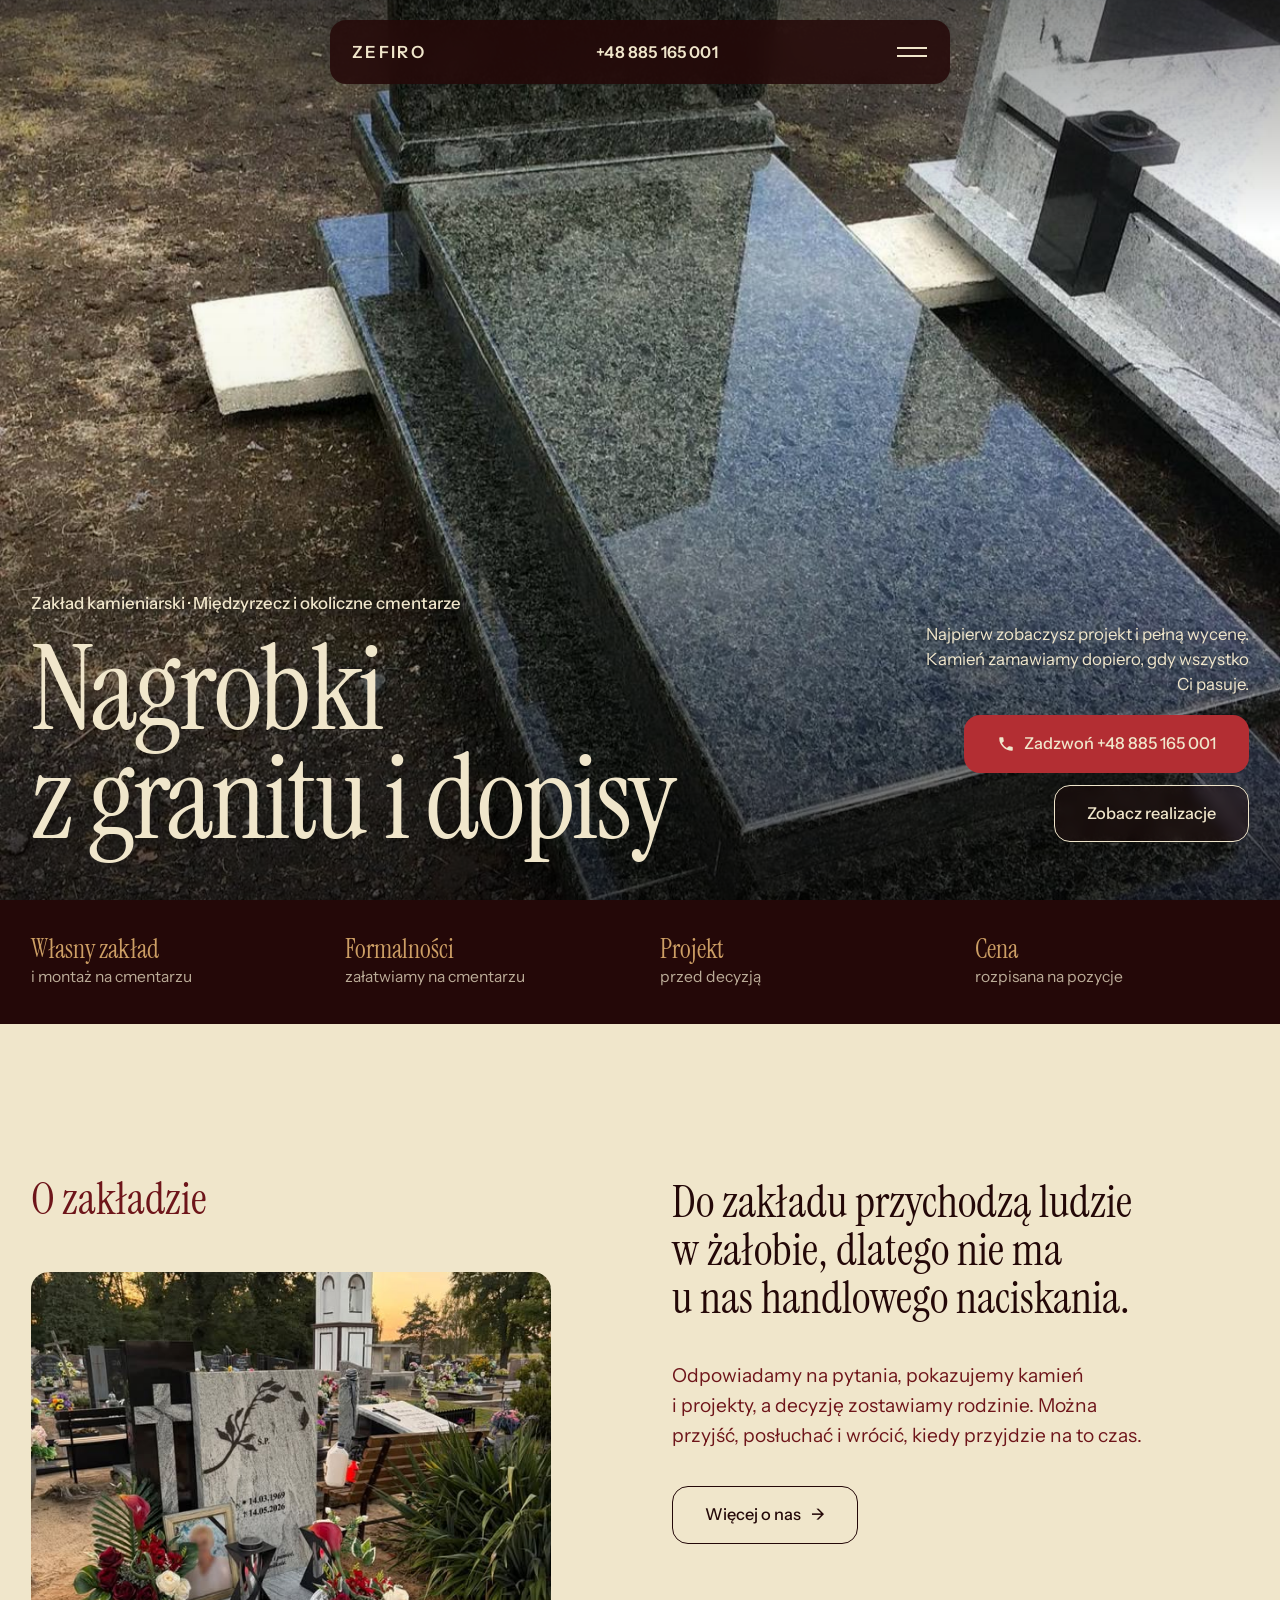
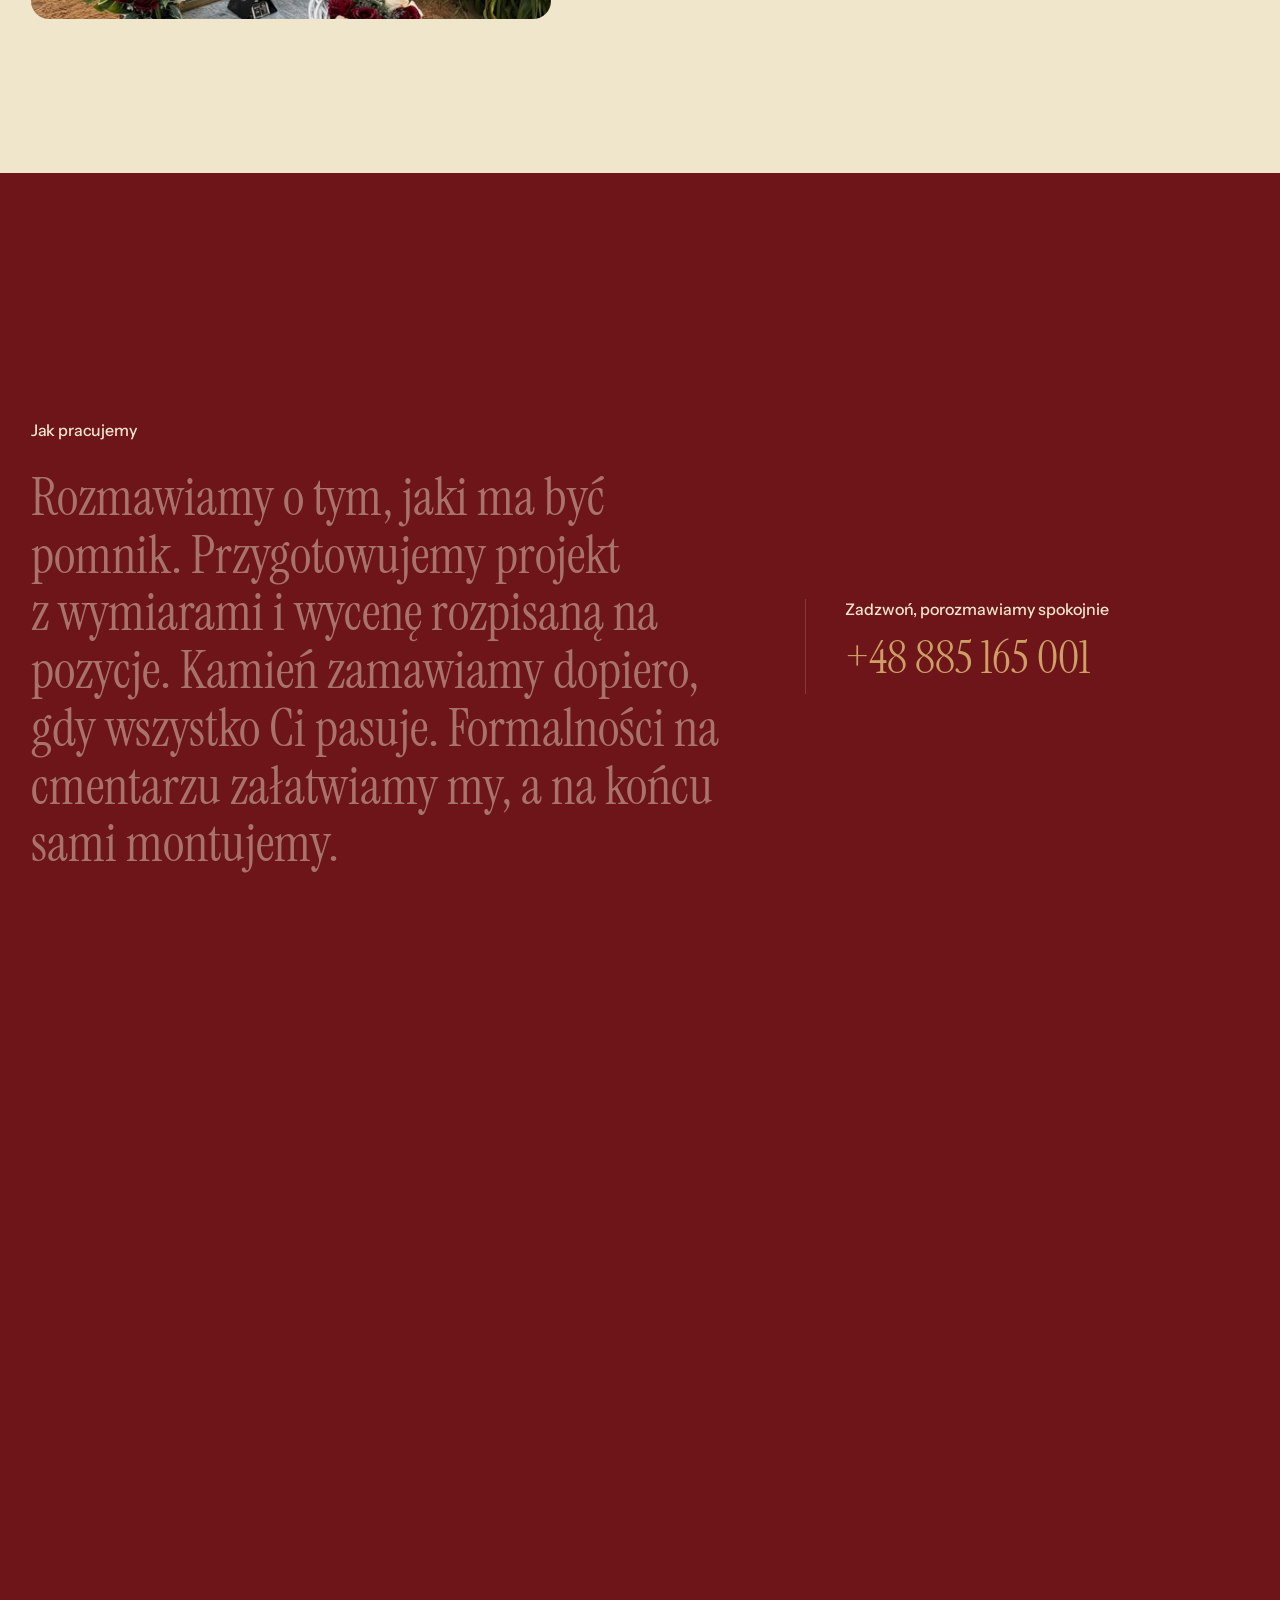
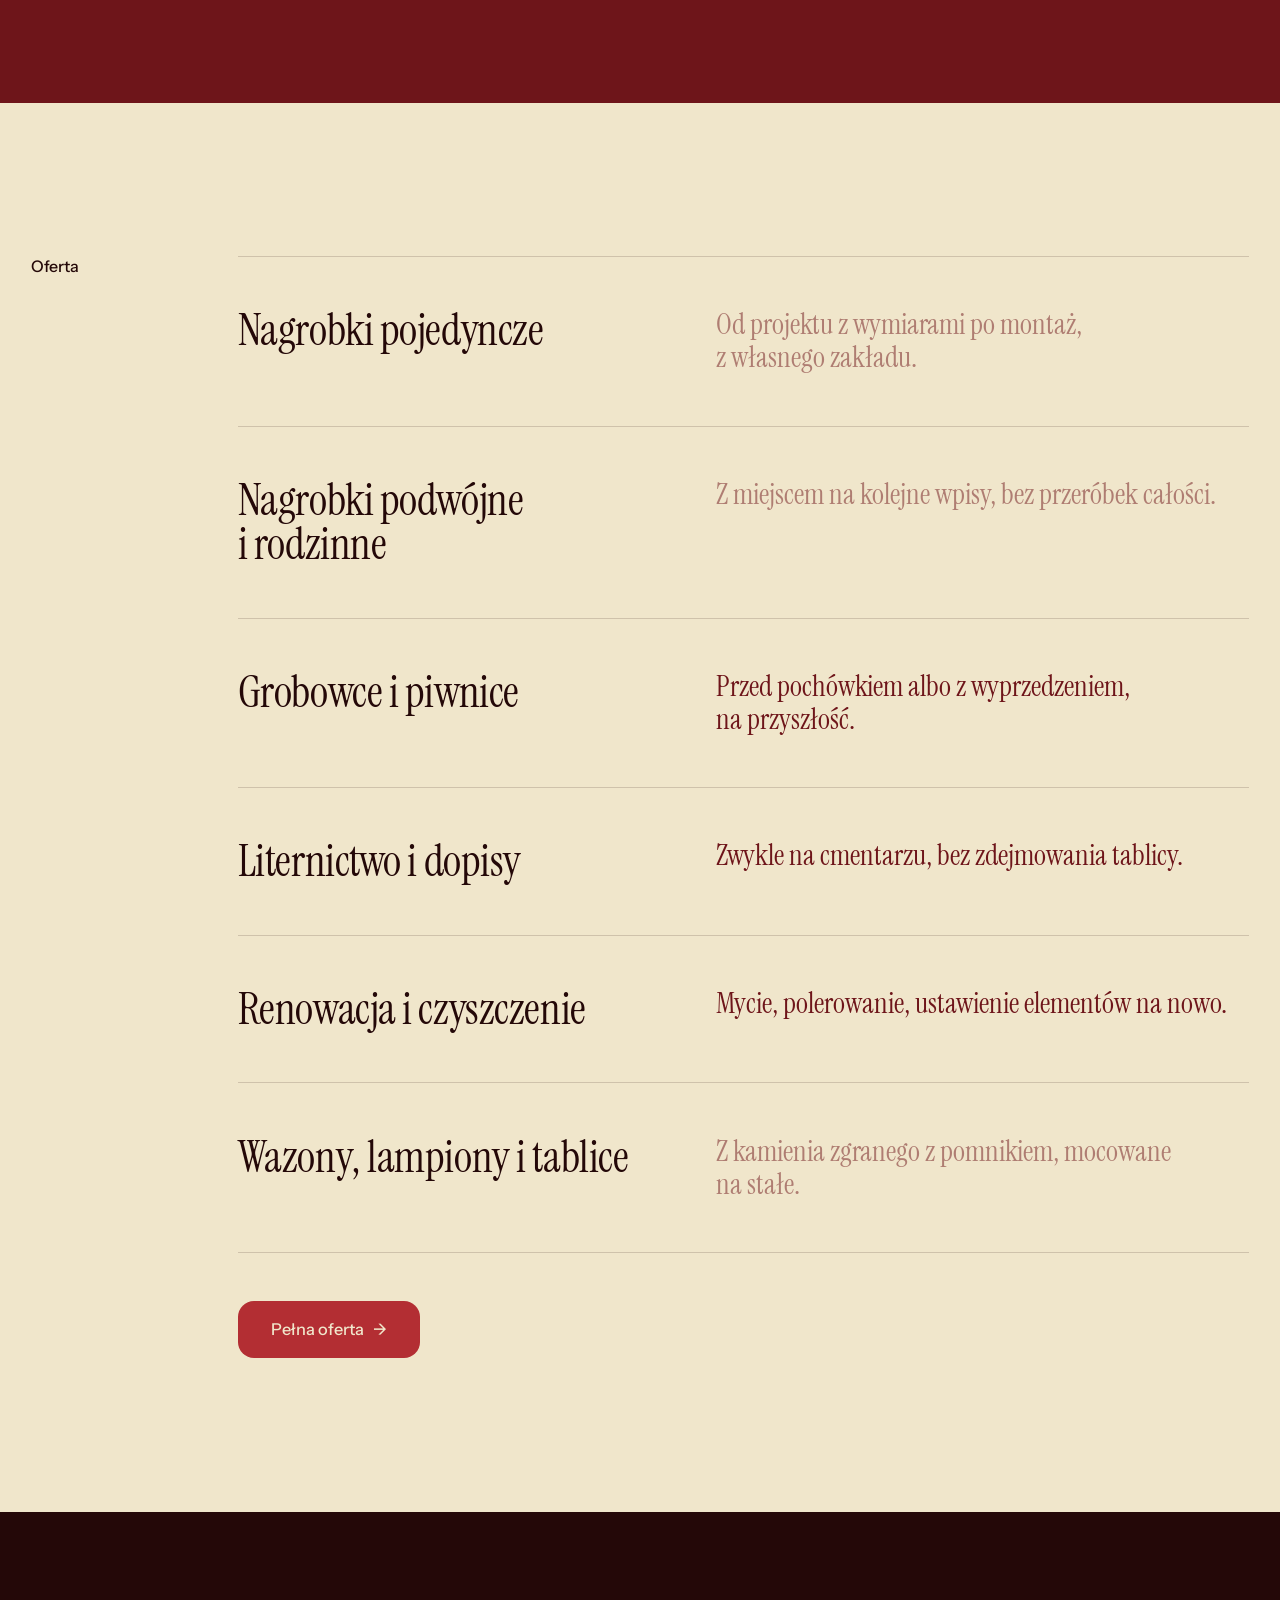
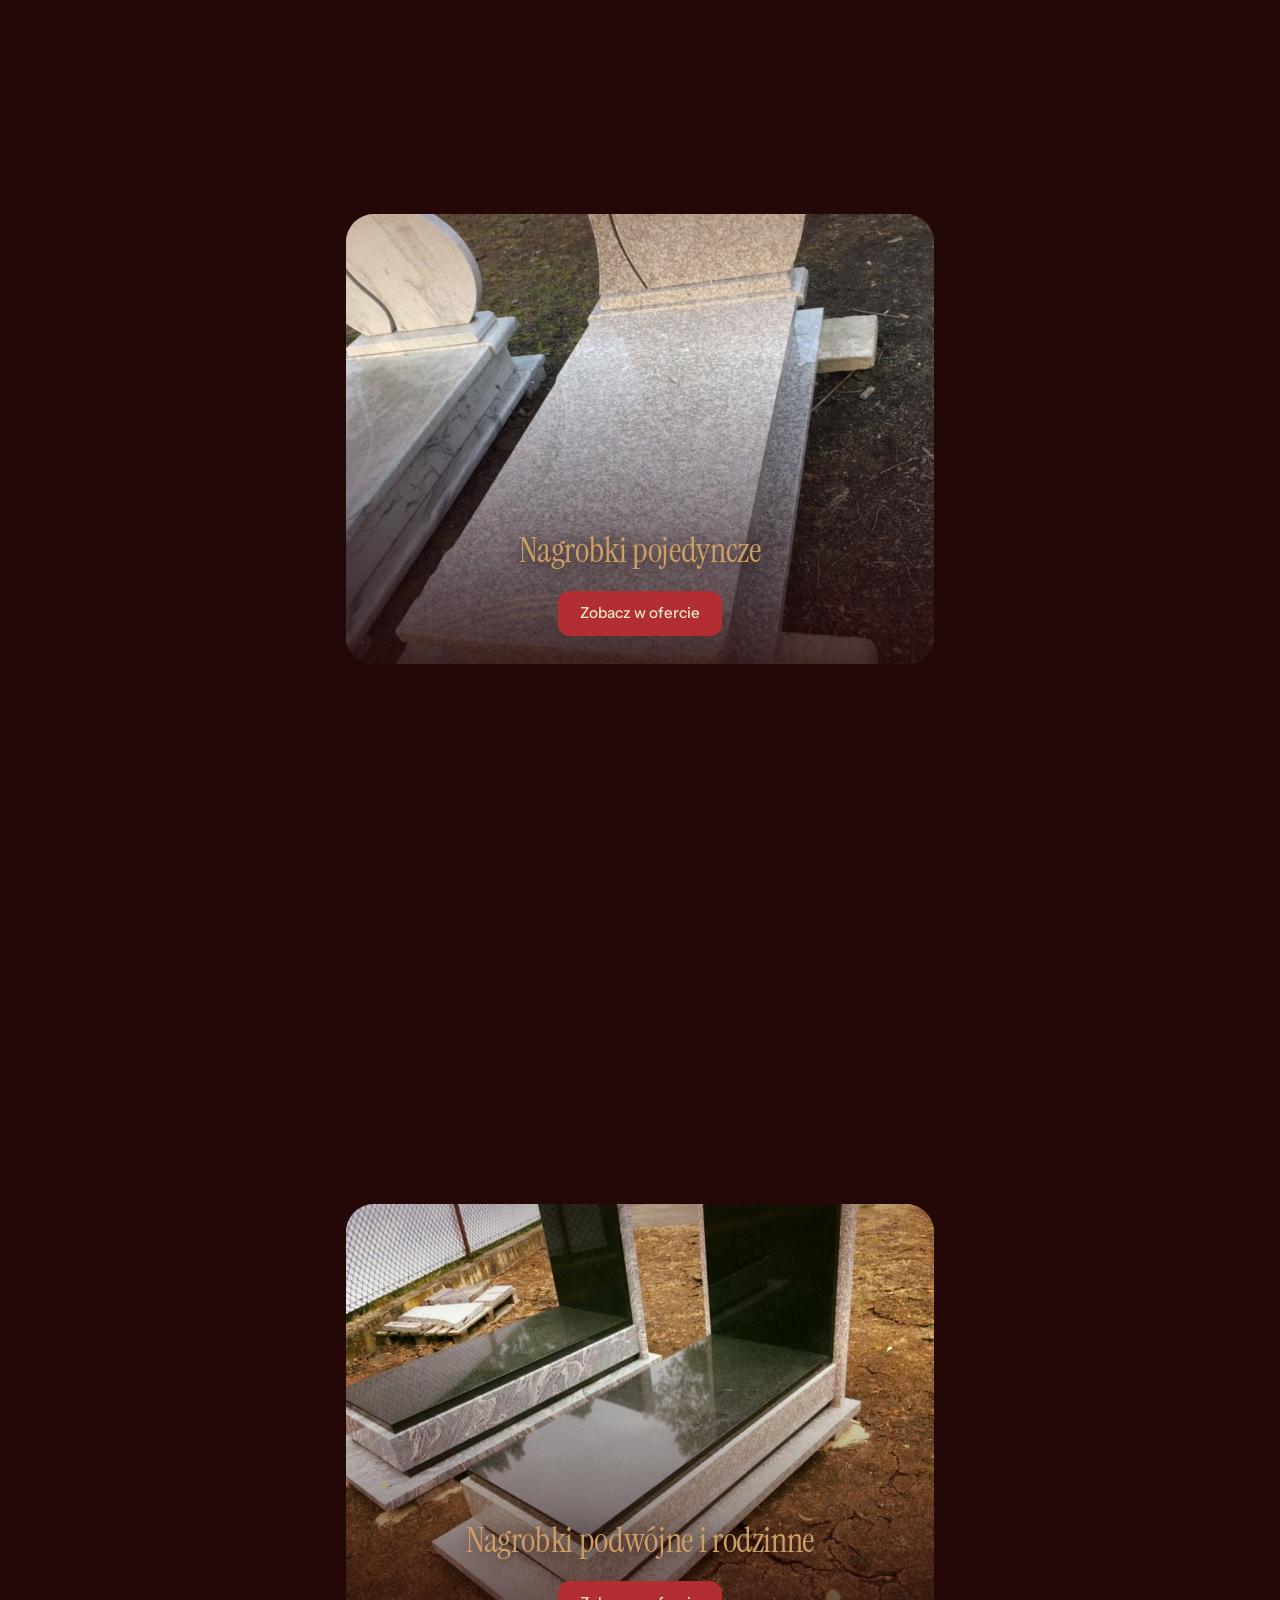
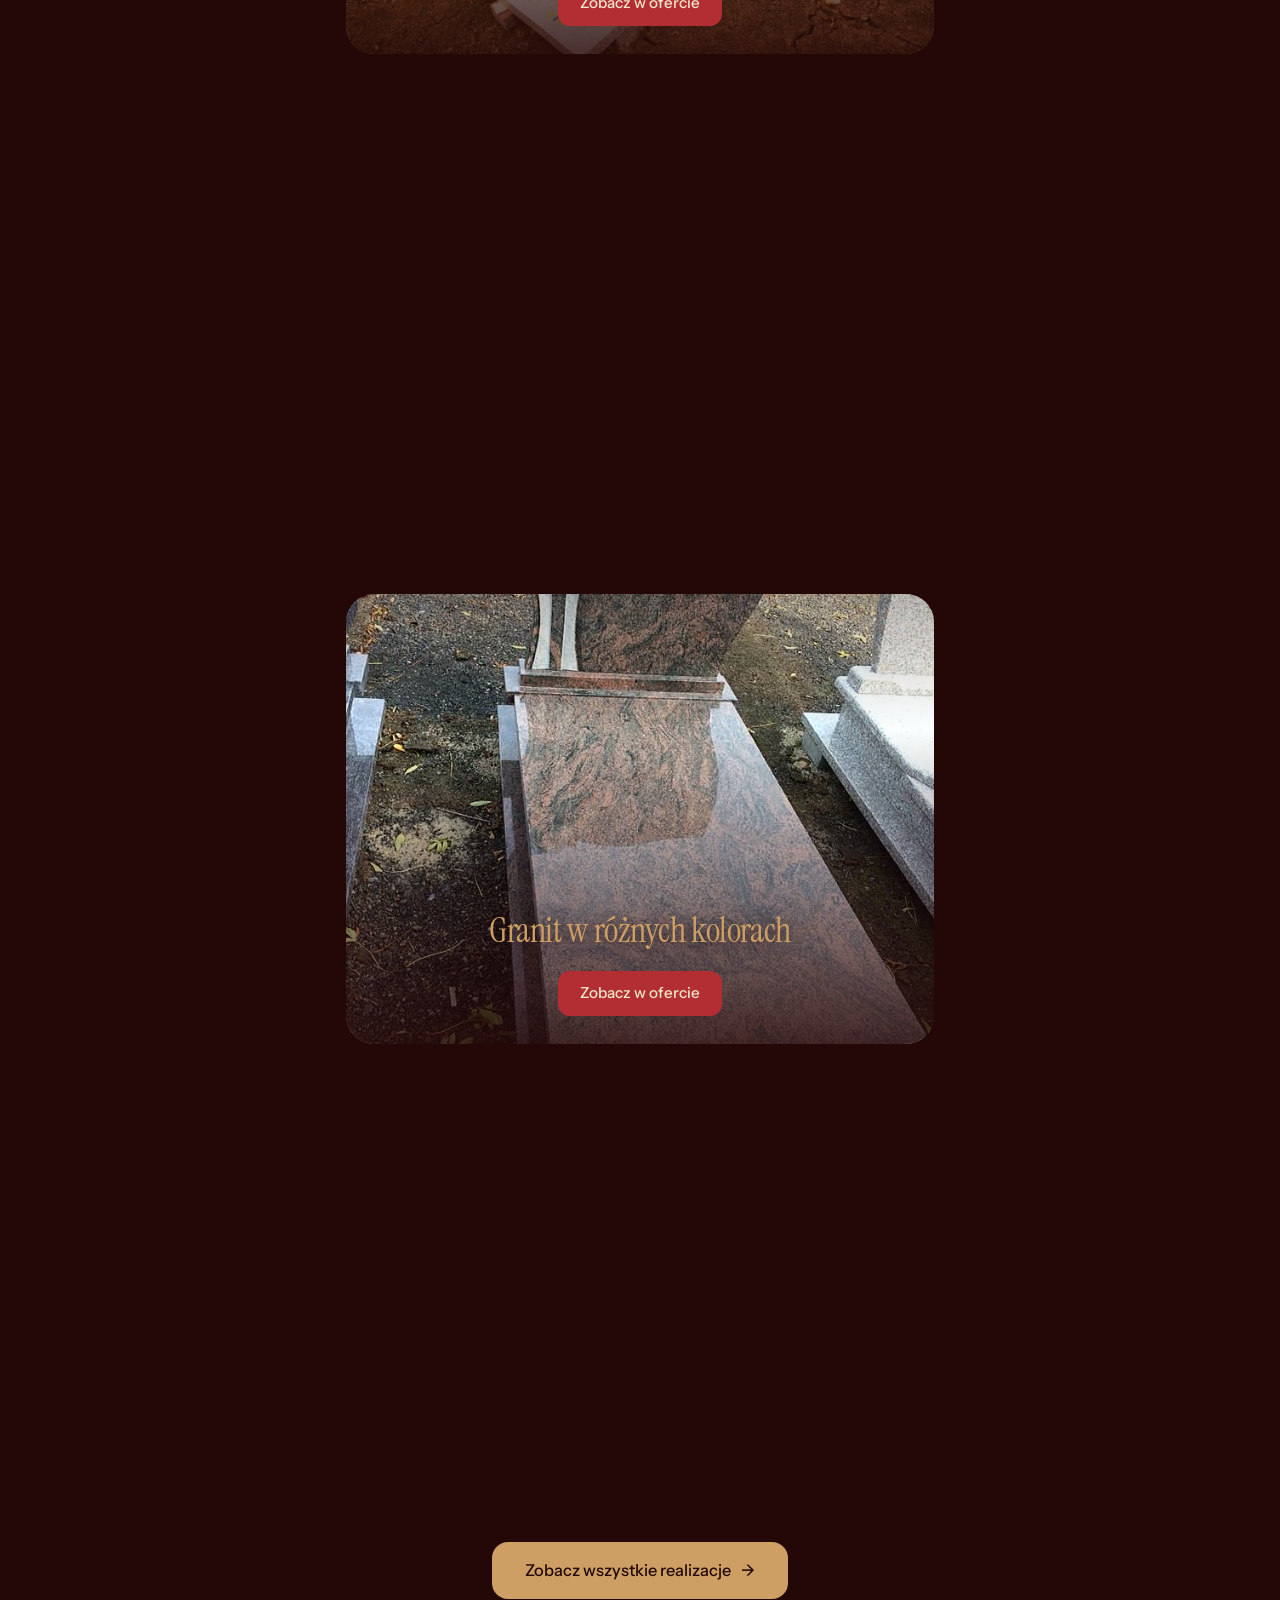
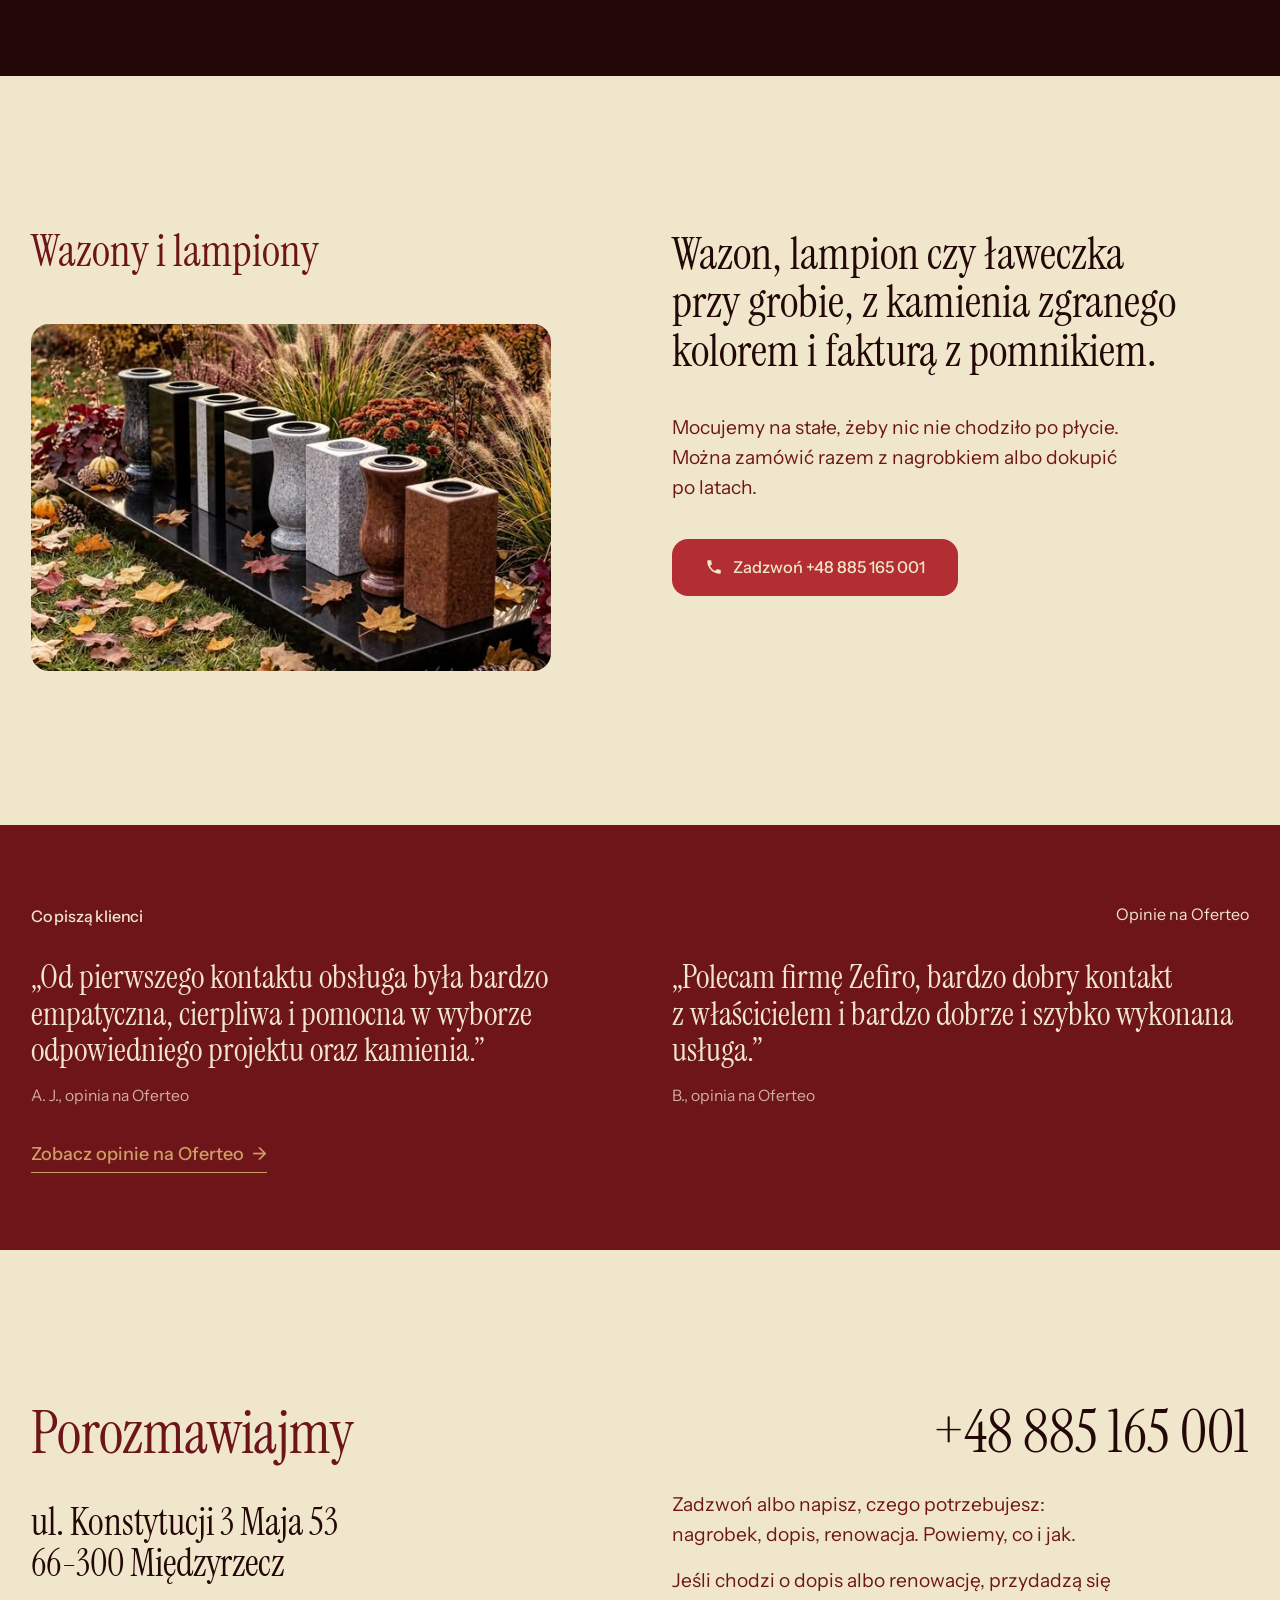
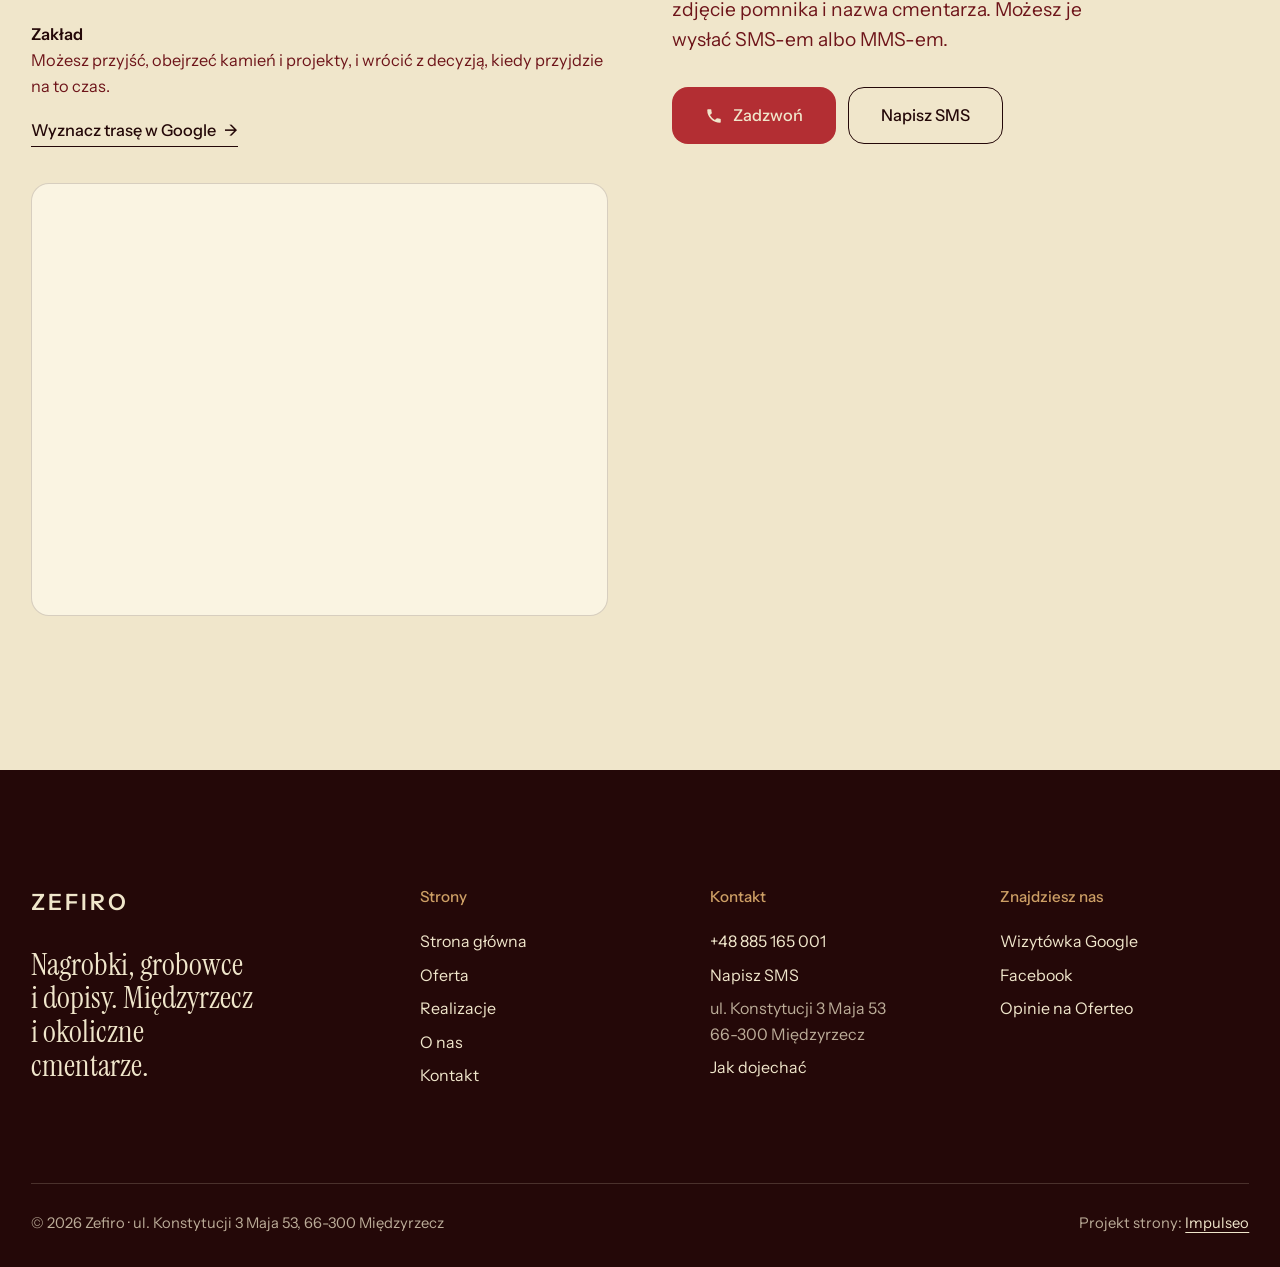
==== commit 578a343d: "Demo na silniku Impulseo (wzór thefitouter.com, paleta Cacao/Bordeaux, 60-30-10) Zdjęcia z Facebooka" ====
--- a/index.html
+++ b/index.html
@@ -3,179 +3,213 @@
 <head>
 <meta charset="UTF-8">
 <meta name="viewport" content="width=device-width, initial-scale=1.0">
-<title>Zefiro - nagrobki z granitu i liternictwo</title>
-<meta name="description" content="Zakład kamieniarski w Międzyrzeczu: nagrobki, grobowce, dopisy, renowacje. Formalności na cmentarzu po naszej stronie. Zadzwoń: +48 885 165 001.">
-<link rel="canonical" href="https://kris20032.github.io/zefiro/">
+<title>Nagrobki z granitu i dopisy · Międzyrzecz | Zefiro</title>
+<meta name="description" content="Zefiro, zakład kamieniarski w Międzyrzeczu: nagrobki pojedyncze i rodzinne, grobowce, dopisy, renowacje. Projekt i wycena przed decyzją. Tel. 885 165 001.">
+<link rel="canonical" href="https://impulseo-pl.github.io/zefiro/">
 <meta name="robots" content="noindex, nofollow">
+<meta name="theme-color" content="#240808">
 <meta property="og:type" content="website">
 <meta property="og:locale" content="pl_PL">
 <meta property="og:site_name" content="Zefiro">
-<meta property="og:title" content="Zefiro - nagrobki z granitu i liternictwo">
-<meta property="og:description" content="Zakład kamieniarski w Międzyrzeczu: nagrobki, grobowce, dopisy, renowacje. Formalności na cmentarzu po naszej stronie. Zadzwoń: +48 885 165 001.">
-<meta property="og:url" content="https://kris20032.github.io/zefiro/">
-<meta property="og:image" content="https://kris20032.github.io/zefiro/img/og.jpg">
+<meta property="og:title" content="Nagrobki z granitu i dopisy · Międzyrzecz | Zefiro">
+<meta property="og:description" content="Zefiro, zakład kamieniarski w Międzyrzeczu: nagrobki pojedyncze i rodzinne, grobowce, dopisy, renowacje. Projekt i wycena przed decyzją. Tel. 885 165 001.">
+<meta property="og:url" content="https://impulseo-pl.github.io/zefiro/">
+<meta property="og:image" content="https://impulseo-pl.github.io/zefiro/img/og.jpg">
 <meta property="og:image:width" content="1200">
 <meta property="og:image:height" content="630">
 <meta name="twitter:card" content="summary_large_image">
-<script type="application/ld+json">{"@context": "https://schema.org", "@type": "HomeAndConstructionBusiness", "name": "Zefiro", "url": "https://kris20032.github.io/zefiro/", "telephone": "+48885165001", "image": "https://kris20032.github.io/zefiro/img/og.jpg", "areaServed": "Międzyrzecz", "sameAs": ["https://www.facebook.com/kamieniarstwozefiro/", "https://www.google.com/maps/place/Firma+Kamieniarska+Zefiro/@52.4386114,15.5834613,406m/data=!3m1!1e3!4m6!3m5!1s0x4706f49b4816bd09:0x40137a1db30fa63c!8m2!3d52.438465!4d15.584197"]}</script>
+
+<script type="application/ld+json">{"@context": "https://schema.org", "@type": "HomeAndConstructionBusiness", "name": "Firma Kamieniarska Zefiro", "url": "https://impulseo-pl.github.io/zefiro/", "telephone": "+48885165001", "image": "https://impulseo-pl.github.io/zefiro/img/og.jpg", "address": {"@type": "PostalAddress", "streetAddress": "ul. Konstytucji 3 Maja 53", "postalCode": "66-300", "addressLocality": "Międzyrzecz", "addressCountry": "PL"}, "geo": {"@type": "GeoCoordinates", "latitude": 52.438465, "longitude": 15.584197}, "areaServed": "Międzyrzecz", "sameAs": ["https://www.facebook.com/kamieniarstwozefiro/", "https://www.google.com/maps/place/Firma+Kamieniarska+Zefiro/@52.4386114,15.5834613,406m/data=!3m1!1e3!4m6!3m5!1s0x4706f49b4816bd09:0x40137a1db30fa63c!8m2!3d52.438465!4d15.584197", "https://www.oferteo.pl/firma-kamieniarska-zefiro/firma/4441509"]}</script>
+<script>document.documentElement.classList.add('js')</script>
+<link rel="preload" as="image" href="img/g12.jpg" fetchpriority="high">
 <link rel="preconnect" href="https://fonts.googleapis.com">
 <link rel="preconnect" href="https://fonts.gstatic.com" crossorigin>
-<link href="https://fonts.googleapis.com/css2?family=Spectral:wght@500;600;700&family=Source+Sans+3:wght@400;500;600&display=swap" rel="stylesheet">
-<link rel="stylesheet" href="assets/styles.css?v=628865bf">
+<link href="https://fonts.googleapis.com/css2?family=Instrument+Sans:wght@400..600&family=Instrument+Serif&display=swap" rel="stylesheet">
+<link rel="stylesheet" href="assets/styles.css?v=20261118a">
+<style>@media (max-width:700px){.pill-logo .word{display:inline;font-size:.92rem;letter-spacing:.12em}}</style>
+<script src="assets/lenis.min.js?v=1.1.20" defer></script>
+<script src="assets/main.js?v=20261118a" defer></script>
 </head>
 <body>
-
-<header class="nav">
-  <div class="wrap nav-inner">
-    <a class="brand brand-has-logo" href="index.html"><img class="brand-logo" src="img/logo.jpg" alt="Zefiro" width="720" height="720" decoding="async"></a>
-    <nav class="nav-links">
-      <a href="index.html" class="active" aria-current="page">Strona główna</a>
+<a class="skip" href="#tresc">Przejdź do treści</a>
+<header class="pill">
+  <a class="pill-logo" href="index.html" aria-label="Zefiro - strona główna"><span class="word">ZEFIRO</span></a>
+  <a class="pill-phone" href="tel:+48885165001">+48 885 165 001</a>
+  <button class="burger" type="button" aria-expanded="false" aria-controls="menu" aria-label="Otwórz menu"><i></i><i></i></button>
+</header>
+<div class="menu" id="menu" aria-hidden="true">
+  <div class="menu-grid">
+    <nav class="menu-links" aria-label="Menu główne">
+      <a href="index.html" aria-current="page">Strona główna</a>
+      <a href="oferta.html">Oferta</a>
       <a href="realizacje.html">Realizacje</a>
-      <a href="oferta.html">Oferta</a>
-      <a href="o-nas.html">O nas</a>
+      <a href="o-nas.html">O nas</a>
       <a href="kontakt.html">Kontakt</a>
-      <a href="kontakt.html" class="btn btn-accent">Zapytaj o wycenę</a>
     </nav>
-    <button class="nav-toggle" aria-label="Menu"><span></span><span></span><span></span></button>
-  </div>
-</header>
-
-<main>
-<section class="hero-cine">
-  <img src="img/hero.jpg" fetchpriority="high" data-rotate="img/g13.jpg|img/g9.jpg" alt="Zefiro - Nagrobki i dopisy. Międzyrzecz i okoliczne cmentarze. " width="1400" height="950">
+    <div class="menu-side">
+      <div><b>Telefon</b><a href="tel:+48885165001">+48 885 165 001</a></div>
+      <div><b>Zakład</b>ul. Konstytucji 3 Maja 53, 66-300 Międzyrzecz</div>
+    </div>
+  </div>
+</div>
+<main id="tresc">
+<section class="hero">
+  <img class="hero-img" src="img/g12.jpg" width="1200" height="1600" alt="Nagrobek z ciemnego granitu, realizacja Zefiro" fetchpriority="high">
+  <div class="hero-in">
+    <div>
+      <p class="hero-kicker">Zakład kamieniarski · Międzyrzecz i&nbsp;okoliczne cmentarze</p>
+      <h1>Nagrobki z&nbsp;granitu i&nbsp;dopisy</h1>
+    </div>
+    <div class="hero-side">
+      <p>Najpierw zobaczysz projekt i&nbsp;pełną wycenę. Kamień zamawiamy dopiero, gdy wszystko Ci pasuje.</p>
+      <div class="btn-row">
+        <a class="btn btn-main hero-call" href="tel:+48885165001"><svg class="ico" viewBox="0 0 24 24" fill="none" aria-hidden="true"><path d="M6.6 10.8a15.5 15.5 0 0 0 6.6 6.6l2.2-2.2a1 1 0 0 1 1-.24 11.4 11.4 0 0 0 3.6.58 1 1 0 0 1 1 1V20a1 1 0 0 1-1 1A17 17 0 0 1 3 4a1 1 0 0 1 1-1h3.5a1 1 0 0 1 1 1c0 1.25.2 2.45.57 3.57a1 1 0 0 1-.25 1L6.6 10.8Z" fill="currentColor"/></svg>Zadzwoń +48 885 165 001</a>
+        <a class="btn btn-line btn-on-photo" href="realizacje.html">Zobacz realizacje</a>
+      </div>
+    </div>
+  </div>
+</section>
+
+<section class="facts cacao dark" aria-label="Najważniejsze informacje">
+  <ul class="wrap facts-list">
+    <li><b>Własny zakład</b>i&nbsp;montaż na cmentarzu</li>
+    <li><b>Formalności</b>załatwiamy na cmentarzu</li>
+    <li><b>Projekt</b>przed decyzją</li>
+    <li><b>Cena</b>rozpisana na pozycje</li>
+  </ul>
+</section>
+
+<section class="sec bone" id="o-nas">
+  <div class="wrap about">
+    <div class="about-left up">
+      <p class="label-serif">O&nbsp;zakładzie</p><figure class="about-fig"><img src="img/z5.jpg" width="590" height="590" alt="Jasny nagrobek z&nbsp;krzyżem i&nbsp;kwiatami, realizacja Zefiro" loading="lazy"></figure>
+    </div>
+    <div class="about-right up">
+      <p class="statement">Do zakładu przychodzą ludzie w&nbsp;żałobie, dlatego nie ma u&nbsp;nas handlowego naciskania.</p>
+      <p class="lead">Odpowiadamy na pytania, pokazujemy kamień i&nbsp;projekty, a&nbsp;decyzję zostawiamy rodzinie. Można przyjść, posłuchać i&nbsp;wrócić, kiedy przyjdzie na to czas.</p>
+      <div class="btn-row"><a class="btn btn-line" href="o-nas.html">Więcej o&nbsp;nas <span aria-hidden="true">→</span></a></div>
+    </div>
+  </div>
+</section>
+
+<section class="reveal-sec bordeaux dark" aria-labelledby="jak">
+  <div class="reveal-stick">
+    <div class="reveal-main">
+      <h2 class="label" id="jak">Jak pracujemy</h2>
+      <p class="reveal-text">Rozmawiamy o&nbsp;tym, jaki ma być pomnik. Przygotowujemy projekt z&nbsp;wymiarami i&nbsp;wycenę rozpisaną na pozycje. Kamień zamawiamy dopiero, gdy wszystko Ci pasuje. Formalności na cmentarzu załatwiamy my, a&nbsp;na końcu sami montujemy.</p>
+    </div>
+    <aside class="reveal-aside">
+      <p class="label">Zadzwoń, porozmawiamy spokojnie</p>
+      <a class="reveal-phone" href="tel:+48885165001">+48 885 165 001</a>
+      <p></p>
+    </aside>
+  </div>
+</section>
+
+<section class="sec bone" id="oferta">
+  <div class="wrap svc">
+    <h2 class="label">Oferta</h2>
+    <div>
+      <div class="svc-list">
+      <a class="svc-row" href="oferta.html#pojedyncze"><h3>Nagrobki pojedyncze</h3><p>Od projektu z&nbsp;wymiarami po montaż, z&nbsp;własnego zakładu.</p></a>
+      <a class="svc-row" href="oferta.html#rodzinne"><h3>Nagrobki podwójne i&nbsp;rodzinne</h3><p>Z&nbsp;miejscem na kolejne wpisy, bez przeróbek całości.</p></a>
+      <a class="svc-row" href="oferta.html#grobowce"><h3>Grobowce i&nbsp;piwnice</h3><p>Przed pochówkiem albo z&nbsp;wyprzedzeniem, na przyszłość.</p></a>
+      <a class="svc-row" href="oferta.html#dopisy"><h3>Liternictwo i&nbsp;dopisy</h3><p>Zwykle na cmentarzu, bez zdejmowania tablicy.</p></a>
+      <a class="svc-row" href="oferta.html#renowacja"><h3>Renowacja i&nbsp;czyszczenie</h3><p>Mycie, polerowanie, ustawienie elementów na nowo.</p></a>
+      <a class="svc-row" href="oferta.html#dodatki"><h3>Wazony, lampiony i&nbsp;tablice</h3><p>Z&nbsp;kamienia zgranego z&nbsp;pomnikiem, mocowane na stałe.</p></a>
+      </div>
+      <div class="svc-foot"><a class="btn btn-main" href="oferta.html">Pełna oferta <span aria-hidden="true">→</span></a></div>
+    </div>
+  </div>
+</section>
+
+<section class="cards cacao dark" aria-label="Realizacje">
+  <div class="card-wrap"><div class="card-stick">
+    <a class="card" href="oferta.html#pojedyncze"><img src="img/g13.jpg" width="1200" height="1600" alt="Jasny nagrobek pojedynczy z&nbsp;krzyżem, realizacja Zefiro" decoding="async"><span class="card-in"><h3>Nagrobki pojedyncze</h3><span class="btn btn-main btn-sm">Zobacz w&nbsp;ofercie</span></span></a>
+  </div></div>
+  <div class="card-wrap"><div class="card-stick">
+    <a class="card" href="oferta.html#rodzinne"><img src="img/g16.jpg" width="932" height="692" alt="Nagrobek podwójny z&nbsp;ciemnego granitu, realizacja Zefiro" loading="lazy" decoding="async"><span class="card-in"><h3>Nagrobki podwójne i&nbsp;rodzinne</h3><span class="btn btn-main btn-sm">Zobacz w&nbsp;ofercie</span></span></a>
+  </div></div>
+  <div class="card-wrap"><div class="card-stick">
+    <a class="card" href="oferta.html#pojedyncze"><img src="img/g11.jpg" width="720" height="960" alt="Nagrobek z&nbsp;czerwonego granitu z&nbsp;krzyżem, realizacja Zefiro" loading="lazy" decoding="async"><span class="card-in"><h3>Granit w&nbsp;różnych kolorach</h3><span class="btn btn-main btn-sm">Zobacz w&nbsp;ofercie</span></span></a>
+  </div></div>
+  <div class="wrap cards-foot"><a class="btn btn-brass" href="realizacje.html">Zobacz wszystkie realizacje <span aria-hidden="true">→</span></a></div>
+</section>
+
+<section class="sec bone" id="dodatki">
+  <div class="wrap about">
+    <div class="about-left up">
+      <p class="label-serif">Wazony i&nbsp;lampiony</p><figure class="about-fig"><img src="img/z2.jpg" width="590" height="590" alt="Zestaw kamiennych wazonów i&nbsp;lampionów, Zefiro" loading="lazy"></figure>
+    </div>
+    <div class="about-right up">
+      <p class="statement">Wazon, lampion czy ławeczka przy grobie, z&nbsp;kamienia zgranego kolorem i&nbsp;fakturą z&nbsp;pomnikiem.</p>
+      <p class="lead">Mocujemy na stałe, żeby nic nie chodziło po płycie. Można zamówić razem z&nbsp;nagrobkiem albo dokupić po latach.</p>
+      <div class="btn-row"><a class="btn btn-main" href="tel:+48885165001"><svg class="ico" viewBox="0 0 24 24" fill="none" aria-hidden="true"><path d="M6.6 10.8a15.5 15.5 0 0 0 6.6 6.6l2.2-2.2a1 1 0 0 1 1-.24 11.4 11.4 0 0 0 3.6.58 1 1 0 0 1 1 1V20a1 1 0 0 1-1 1A17 17 0 0 1 3 4a1 1 0 0 1 1-1h3.5a1 1 0 0 1 1 1c0 1.25.2 2.45.57 3.57a1 1 0 0 1-.25 1L6.6 10.8Z" fill="currentColor"/></svg>Zadzwoń +48 885 165 001</a></div>
+    </div>
+  </div>
+</section>
+
+<section class="bordeaux dark opinie-mini" id="opinie">
   <div class="wrap">
-    <div class="hero-copy">
-      <div class="brandmark bm-l"><span class="bm-line"><span>Zefiro</span></span></div>
-      <h1>Nagrobki i dopisy. Międzyrzecz i okoliczne cmentarze. </h1>
-      <p class="lead">Najpierw zobaczysz projekt i pełną wycenę. Kamień zamawiamy dopiero, gdy wszystko Ci pasuje.</p>
-      <div class="hero-actions">
-        <a href="realizacje.html" class="btn btn-accent">Zobacz realizacje <span class="arr">→</span></a>
-        <a href="kontakt.html" class="btn btn-ghost btn-on-dark">Zapytaj o wycenę</a>
-      </div>
-    </div>
-  </div>
-</section>
-<section class="strip n-5" style="padding-block:0">
+    <div class="quotes-head" style="margin-bottom:32px">
+      <h2 class="label">Co piszą klienci</h2>
+      <a class="rating" href="https://www.oferteo.pl/firma-kamieniarska-zefiro/firma/4441509" target="_blank" rel="noopener"><span>Opinie na&nbsp;Oferteo</span></a>
+    </div>
+    <div class="quotes-two">
+      <figure class="quote-mini"><blockquote>„Od pierwszego kontaktu obsługa była bardzo empatyczna, cierpliwa i&nbsp;pomocna w&nbsp;wyborze odpowiedniego projektu oraz kamienia.”</blockquote><figcaption>A. J., opinia na Oferteo</figcaption></figure>
+      <figure class="quote-mini"><blockquote>„Polecam firmę Zefiro, bardzo dobry kontakt z&nbsp;właścicielem i&nbsp;bardzo dobrze i&nbsp;szybko wykonana usługa.”</blockquote><figcaption>B., opinia na Oferteo</figcaption></figure>
+    </div>
+    <p style="margin-top:32px"><a class="link" href="https://www.oferteo.pl/firma-kamieniarska-zefiro/firma/4441509" target="_blank" rel="noopener">Zobacz opinie na&nbsp;Oferteo <span aria-hidden="true">→</span></a></p>
+  </div>
+</section>
+
+<section class="sec bone" id="kontakt">
+  <div class="wrap contact">
+    <div class="up">
+      <h2>Porozmawiajmy</h2>
+      <p class="big-addr">ul. Konstytucji 3 Maja 53<br>66-300 Międzyrzecz</p>
+      <div class="contact-meta">
+        <p><b>Zakład</b>Możesz przyjść, obejrzeć kamień i&nbsp;projekty, i&nbsp;wrócić z&nbsp;decyzją, kiedy przyjdzie na to czas.</p>
+        <p><a class="link" href="https://www.google.com/maps/place/Firma+Kamieniarska+Zefiro/@52.4386114,15.5834613,406m/data=!3m1!1e3!4m6!3m5!1s0x4706f49b4816bd09:0x40137a1db30fa63c!8m2!3d52.438465!4d15.584197" target="_blank" rel="noopener">Wyznacz trasę w&nbsp;Google <span aria-hidden="true">→</span></a></p>
+      </div>
+      <div class="map"><iframe src="https://maps.google.com/maps?q=Firma%20Kamieniarska%20Zefiro%2C%20Konstytucji%203%20Maja%2053%2C%20Mi%C4%99dzyrzecz&z=15&output=embed" title="Mapa dojazdu, ul. Konstytucji 3 Maja 53, 66-300 Międzyrzecz" loading="lazy" referrerpolicy="no-referrer-when-downgrade"></iframe></div>
+    </div>
+    <div class="contact-right up" id="formularz">
+      <a class="big-phone" href="tel:+48885165001">+48 885 165 001</a>
+      <p class="lead">Zadzwoń albo napisz, czego potrzebujesz: nagrobek, dopis, renowacja. Powiemy, co i&nbsp;jak.</p>
+      <p class="lead" style="margin-top:16px">Jeśli chodzi o&nbsp;dopis albo renowację, przydadzą się zdjęcie pomnika i&nbsp;nazwa cmentarza. Możesz je wysłać SMS-em albo MMS-em.</p>
+      <div class="contact-cta">
+        <a class="btn btn-main" href="tel:+48885165001"><svg class="ico" viewBox="0 0 24 24" fill="none" aria-hidden="true"><path d="M6.6 10.8a15.5 15.5 0 0 0 6.6 6.6l2.2-2.2a1 1 0 0 1 1-.24 11.4 11.4 0 0 0 3.6.58 1 1 0 0 1 1 1V20a1 1 0 0 1-1 1A17 17 0 0 1 3 4a1 1 0 0 1 1-1h3.5a1 1 0 0 1 1 1c0 1.25.2 2.45.57 3.57a1 1 0 0 1-.25 1L6.6 10.8Z" fill="currentColor"/></svg>Zadzwoń</a>
+        <a class="btn btn-line" href="sms:+48885165001?body=Dzie%C5%84%20dobry%2C%20pytam%20o%3A%20%28nagrobek%2Fdopis%2Frenowacja%29.%20Cmentarz%3A%20...">Napisz SMS</a>
+      </div>
+    </div>
+  </div>
+</section>
+</main>
+<footer class="foot dark">
   <div class="wrap">
-    <div class="item reveal"><div class="k">Własny zakład i montaż</div><div class="v"></div></div>
-    <div class="item reveal"><div class="k">Załatwiamy formalności</div><div class="v"></div></div>
-    <div class="item reveal"><div class="k">Projekt przed decyzją</div><div class="v"></div></div>
-    <div class="item reveal"><div class="k">Cena rozpisana na pozycje</div><div class="v"></div></div>
-    <div class="item reveal"><div class="k">Granit na pokolenia</div><div class="v"></div></div>
-  </div>
-</section>
-<section class="opinie-mini" aria-label="Opinie klientów">
-  <div class="wrap">
-    <div class="om-row">
-      <div class="om-item reveal"><blockquote>„Od pierwszego kontaktu obsługa była bardzo empatyczna, cierpliwa i pomocna w wyborze odpowiedniego projektu…”</blockquote><span class="om-autor">A. J., opinia z Oferteo</span></div>
-      <div class="om-item reveal"><blockquote>„Polecam firmę Zefiro, bardzo dobry kontakt z właścicielem i bardzo dobrze i szybko wykonana usługa.”</blockquote><span class="om-autor">B., opinia z Oferteo</span></div>
-    </div>
-  </div>
-</section>
-<section>
-  <div class="wrap split">
-    <div class="split-art reveal"><img src="img/g1.jpg" alt="Zefiro - realizacja" loading="lazy" width="1400" height="950" decoding="async"></div>
-    <div class="split-copy reveal">
-      <span class="eyebrow">Jak pracujemy</span>
-      <h2>O zakładzie</h2>
-      <p class="muted">Do zakładu przychodzą ludzie w żałobie, dlatego nie ma u nas handlowego naciskania. Odpowiadamy na pytania, pokazujemy kamień i projekty, a decyzję zostawiamy rodzinie.</p>
-      <p class="muted">Można przyjść, posłuchać i wrócić, kiedy przyjdzie na to czas.</p>
-      <a href="o-nas.html" class="btn btn-ghost">Poznaj nas <span class="arr">→</span></a>
-    </div>
-  </div>
-</section>
-<section class="gateways-band">
-  <div class="wrap">
-    <div class="gateways">
-      <a href="oferta.html" class="gateway reveal"><img src="img/g2.jpg" alt="Nagrobki pojedyncze" loading="lazy" width="1400" height="950" decoding="async"><span class="g-ttl">Nagrobki pojedyncze</span></a>
-      <a href="oferta.html" class="gateway reveal"><img src="img/g3.jpg" alt="Nagrobki podwójne i rodzinne" loading="lazy" width="1400" height="950" decoding="async"><span class="g-ttl">Nagrobki podwójne i rodzinne</span></a>
-      <a href="oferta.html" class="gateway reveal"><img src="img/g4.jpg" alt="Grobowce i piwnice" loading="lazy" width="1400" height="950" decoding="async"><span class="g-ttl">Grobowce i piwnice</span></a>
-    </div>
-  </div>
-</section>
-<section class="stopklatka" aria-hidden="true">
-  <div class="stk-bg" style="background-image:url(img/g7.jpg)"></div>
-</section>
-<section class="opinie">
-  <div class="wrap">
-    <div class="head center reveal">
-      <span class="eyebrow">Opinie</span>
-      <h2>Co mówią klienci</h2>
-    </div>
-    <p class="op-meta reveal"><a class="op-google" href="https://www.oferteo.pl/firma-kamieniarska-zefiro/firma/4441509" target="_blank" rel="noopener"><span>Zobacz opinie na Oferteo</span><span class="arr">→</span></a></p>
-    <div class="opinie-grid">
-      <figure class="op-card reveal"><blockquote>Od pierwszego kontaktu obsługa była bardzo empatyczna, cierpliwa i pomocna w wyborze odpowiedniego projektu oraz kamienia. Pomnik został wykonany z najwyższą starannością i dbałością o detale, a montaż solidnie i estetycznie.</blockquote><span class="op-autor">A. J., opinia z Oferteo</span></figure>
-      <figure class="op-card reveal"><blockquote>Polecam firmę Zefiro, bardzo dobry kontakt z właścicielem i bardzo dobrze i szybko wykonana usługa. Szczerze polecam.</blockquote><span class="op-autor">B., opinia z Oferteo</span></figure>
-    </div>
-  </div>
-</section>
-<section>
-  <div class="wrap">
-    <div class="head reveal">
-      <span class="eyebrow">Realizacje</span>
-      <h2>Wykonane pomniki</h2>
-      <p>Pomniki, które wykonaliśmy i ustawiliśmy sami. Zdjęcia z cmentarzy, nie z katalogu hurtowni.</p>
-    </div>
-    <div class="gallery">
-      <div class="tile t-two3 reveal"><img src="img/g10.jpg" alt="Zefiro" loading="lazy" width="1424" height="1930" decoding="async"></div>
-      <div class="tile t-third reveal"><img src="img/g11.jpg" alt="Zefiro" loading="lazy" width="720" height="960" decoding="async"></div>
-      <div class="tile t-third reveal"><img src="img/g12.jpg" alt="Zefiro" loading="lazy" width="1500" height="2000" decoding="async"></div>
-      <div class="tile t-third reveal"><img src="img/g14.jpg" alt="Zefiro" loading="lazy" width="1450" height="1950" decoding="async"></div>
-      <div class="tile t-third reveal"><img src="img/g15.jpg" alt="Zefiro" loading="lazy" width="658" height="908" decoding="async"></div>
-    </div>
-    <div style="margin-top:var(--space-7)" class="reveal"><a href="realizacje.html" class="btn btn-accent">Pełna galeria <span class="arr">→</span></a></div>
-  </div>
-</section>
-<section class="cta">
-  <div class="wrap">
-    <div class="reveal">
-      <span class="eyebrow">Współpraca</span>
-      <h2>Zacznijmy od krótkiej rozmowy.</h2>
-      <p>Napisz lub zadzwoń - powiemy, co i jak, bez zobowiązań.</p>
-    </div>
-    <div class="cta-actions reveal">
-      <a href="kontakt.html" class="btn btn-light">Zapytaj o wycenę <span class="arr">→</span></a>
-      <a href="tel:+48885165001" class="btn btn-ghost btn-ghost-cta">+48 885 165 001</a>
-    </div>
-  </div>
-</section>
-</main>
-
-<footer>
-  <div class="wrap">
-    <div class="foot-grid">
-      <div class="foot-brand">
-        <div class="name">Zefiro</div>
-        <p>Najpierw zobaczysz projekt i pełną wycenę. Kamień zamawiamy dopiero, gdy wszystko Ci pasuje.</p>
-      </div>
-      <div class="foot-col">
-        <h4>Nawigacja</h4>
-        <a href="index.html">Strona główna</a>
-        <a href="realizacje.html">Realizacje</a>
-        <a href="oferta.html">Oferta</a>
-        <a href="o-nas.html">O nas</a>
-        <a href="kontakt.html">Kontakt</a>
-      </div>
-      <div class="foot-col">
-        <h4>Kontakt</h4>
-        <a href="tel:+48885165001">+48 885 165 001</a>
-        <p>ul. Konstytucji 3 Maja 53, 66-300 Międzyrzecz</p>
-        <a href="https://www.google.com/maps/place/Firma+Kamieniarska+Zefiro/@52.4386114,15.5834613,406m/data=!3m1!1e3!4m6!3m5!1s0x4706f49b4816bd09:0x40137a1db30fa63c!8m2!3d52.438465!4d15.584197" target="_blank" rel="noopener">Jak dojechać →</a>
-      <div class="foot-soc">
-        <a class="soc" href="https://www.facebook.com/kamieniarstwozefiro/" target="_blank" rel="noopener" aria-label="Facebook - Zefiro"><svg viewBox="0 0 24 24" aria-hidden="true" focusable="false"><path d="M9.101 23.691v-7.98H6.627v-3.667h2.474v-1.58c0-4.085 1.848-5.978 5.858-5.978.401 0 .955.042 1.468.103a8.68 8.68 0 0 1 1.141.195v3.325a8.623 8.623 0 0 0-.653-.036 26.805 26.805 0 0 0-.733-.009c-.707 0-1.259.096-1.675.309a1.686 1.686 0 0 0-.679.622c-.258.42-.374.995-.374 1.752v1.297h3.919l-.386 2.103-.287 1.564h-3.246v8.245C19.396 23.238 24 18.179 24 12.044c0-6.627-5.373-12-12-12s-12 5.373-12 12c0 5.628 3.874 10.35 9.101 11.647Z" fill="currentColor"/></svg></a>
-        <a class="soc" href="https://www.google.com/maps/place/Firma+Kamieniarska+Zefiro/@52.4386114,15.5834613,406m/data=!3m1!1e3!4m6!3m5!1s0x4706f49b4816bd09:0x40137a1db30fa63c!8m2!3d52.438465!4d15.584197" target="_blank" rel="noopener" aria-label="Google - Zefiro"><svg viewBox="0 0 24 24" aria-hidden="true" focusable="false"><path d="M12.48 10.92v3.28h7.84c-.24 1.84-.853 3.187-1.787 4.133-1.147 1.147-2.933 2.4-6.053 2.4-4.827 0-8.6-3.893-8.6-8.72s3.773-8.72 8.6-8.72c2.6 0 4.507 1.027 5.907 2.347l2.307-2.307C18.747 1.44 16.133 0 12.48 0 5.867 0 .307 5.387.307 12s5.56 12 12.173 12c3.573 0 6.267-1.173 8.373-3.36 2.16-2.16 2.84-5.213 2.84-7.667 0-.76-.053-1.467-.173-2.053H12.48z" fill="currentColor"/></svg></a>
-      </div>
-      </div>
-    </div>
-    <div class="foot-bot">
-      <span>© 2026 Zefiro</span>
-      <span>Projekt strony: <a class="foot-credit" href="https://impulseo.pl" target="_blank" rel="noopener">Impulseo</a></span>
+    <div class="foot-top">
+      <div>
+        <a class="foot-logo" href="index.html" aria-label="Zefiro - strona główna"><span class="word">ZEFIRO</span></a>
+        <p class="foot-claim">Nagrobki, grobowce i&nbsp;dopisy. Międzyrzecz i&nbsp;okoliczne cmentarze.</p>
+      </div>
+      <div><h4>Strony</h4><ul><li><a href="index.html">Strona główna</a></li><li><a href="oferta.html">Oferta</a></li><li><a href="realizacje.html">Realizacje</a></li><li><a href="o-nas.html">O nas</a></li><li><a href="kontakt.html">Kontakt</a></li></ul></div>
+      <div><h4>Kontakt</h4><ul>
+        <li><a href="tel:+48885165001">+48 885 165 001</a></li><li><a href="sms:+48885165001?body=Dzie%C5%84%20dobry%2C%20pytam%20o%3A%20%28nagrobek%2Fdopis%2Frenowacja%29.%20Cmentarz%3A%20...">Napisz SMS</a></li><li>ul. Konstytucji 3 Maja 53<br>66-300 Międzyrzecz</li><li><a href="https://www.google.com/maps/place/Firma+Kamieniarska+Zefiro/@52.4386114,15.5834613,406m/data=!3m1!1e3!4m6!3m5!1s0x4706f49b4816bd09:0x40137a1db30fa63c!8m2!3d52.438465!4d15.584197" target="_blank" rel="noopener">Jak dojechać</a></li>
+      </ul></div>
+      <div><h4>Znajdziesz nas</h4><ul>
+        <li><a href="https://www.google.com/maps/place/Firma+Kamieniarska+Zefiro/@52.4386114,15.5834613,406m/data=!3m1!1e3!4m6!3m5!1s0x4706f49b4816bd09:0x40137a1db30fa63c!8m2!3d52.438465!4d15.584197" target="_blank" rel="noopener">Wizytówka Google</a></li><li><a href="https://www.facebook.com/kamieniarstwozefiro/" target="_blank" rel="noopener">Facebook</a></li><li><a href="https://www.oferteo.pl/firma-kamieniarska-zefiro/firma/4441509" target="_blank" rel="noopener">Opinie na Oferteo</a></li>
+      </ul></div>
+    </div>
+    <div class="foot-bottom">
+      <span>© 2026 Zefiro · ul. Konstytucji 3 Maja 53, 66-300 Międzyrzecz</span>
+      <span>Projekt strony: <a href="https://impulseo.pl" target="_blank" rel="noopener">Impulseo</a></span>
     </div>
   </div>
 </footer>
-<div class="sticky-reserve"><a class="sr-book" href="kontakt.html">Zapytaj o wycenę</a><a class="sr-call" href="tel:+48885165001" aria-label="Zadzwoń"><svg class="ico-tel" width="16" height="16" viewBox="0 0 24 24" fill="none" aria-hidden="true"><path d="M6.6 10.8a15.5 15.5 0 0 0 6.6 6.6l2.2-2.2a1 1 0 0 1 1-.24 11.4 11.4 0 0 0 3.6.58 1 1 0 0 1 1 1V20a1 1 0 0 1-1 1A17 17 0 0 1 3 4a1 1 0 0 1 1-1h3.5a1 1 0 0 1 1 1c0 1.25.2 2.46.58 3.6a1 1 0 0 1-.25 1l-2.23 2.2Z" fill="currentColor"/></svg></a></div>
-<div class="demo-wazne" data-do="2026-11-24" data-cykl="3" hidden><svg class="dw-ico" width="13" height="13" viewBox="0 0 24 24" fill="none" aria-hidden="true"><circle cx="12" cy="12" r="8.6" stroke="currentColor" stroke-width="1.8"/><path d="M12 7.2V12l3.3 2" stroke="currentColor" stroke-width="1.8" stroke-linecap="round"/></svg><span class="dw-txt"></span></div>
-
-<script src="assets/main.js"></script>
+<div class="callbar">
+  <a class="btn btn-main" href="tel:+48885165001"><svg class="ico" viewBox="0 0 24 24" fill="none" aria-hidden="true"><path d="M6.6 10.8a15.5 15.5 0 0 0 6.6 6.6l2.2-2.2a1 1 0 0 1 1-.24 11.4 11.4 0 0 0 3.6.58 1 1 0 0 1 1 1V20a1 1 0 0 1-1 1A17 17 0 0 1 3 4a1 1 0 0 1 1-1h3.5a1 1 0 0 1 1 1c0 1.25.2 2.45.57 3.57a1 1 0 0 1-.25 1L6.6 10.8Z" fill="currentColor"/></svg>Zadzwoń</a>
+  <a class="btn btn-line" href="sms:+48885165001?body=Dzie%C5%84%20dobry%2C%20pytam%20o%3A%20%28nagrobek%2Fdopis%2Frenowacja%29.%20Cmentarz%3A%20...">Napisz SMS</a>
+</div>
 </body>
 </html>
--- a/assets/styles.css
+++ b/assets/styles.css
@@ -1,1667 +1,386 @@
-/* ============================================================
-   STOLBASZ — premium, architektoniczny B2B fit-out
-   Jasna paleta, zero brązu. System wg premium-web-craft.
-   Projekt strony: Impulseo (impulseo.pl)
-   ============================================================ */
-
+/* Silnik dem Impulseo (11.2026). Układ wg thefitouter.com: menu-pigułka, wielki szeryf, tekst odsłaniany słowo po słowie,
+   lista usług, karty rozwijane przy przewijaniu. Paleta 60-30-10: Bone (tło) / Bordeaux + Cacao (sekcje, stopka) / Carmine + Brass (przyciski).
+   Kroje: Instrument Serif + Instrument Sans. Dane klienta NIE trafiają do tego pliku (tylko do tresc.py i <style> w HTML). */
 :root{
-  /* PALETA — jasna, architektoniczna, chłodna */
-  --paper:#F2F1EE;          /* główne tło */
-  --paper-2:#E5E3DE;        /* sekcje alternatywne (chłodny jasny szary) */
-  --paper-3:#E5E3DE;        /* delikatne wypełnienia */
-  --ink:#1E1C1A;            /* tekst główny — chłodny grafit */
-  --ink-soft:#38332F;       /* nagłówki drugorzędne */
-  --muted:#88837B;          /* tekst poboczny */
-  --line:rgba(30,28,26,.12);/* hairline */
-  --accent:#836A42;         /* stonowany petrol-slate — jedyny akcent */
-  --accent-d:#67522F;
-  --accent-soft:rgba(131,106,66,.10);
-  --dark:#1E1C1A;           /* sekcje ciemne (stopka/CTA) */
-
-  /* HOVER ZDJĘĆ — JEDEN standard dla całego silnika (decyzja K. 04.08.2026, artefakt z wariantami).
-     AKTUALNE (K.+Szymon 09.08.2026, wybór z artefaktu 6 wariantów): zoom 1.05 przy 1.4s -
-     przy tak długim czasie mocniejszy kadr NIE skacze, tylko „oddycha". Poprzedni standard
-     (1.02 / .55s z 04.08) odbierany jako dynamiczny i szybki.
-     Spoczynek lekko przygaszony, ale TYLKO tam, gdzie jest mysz (@media hover:hover) —
-     na telefonie zdjęcia zostają w pełnej jasności. */
-  --img-zoom:1.05;                   /* K.+Szymon 09.08: wariant F z artefaktu porównawczego */
-  --img-rest:brightness(.95) saturate(.99);
-  --img-hot:brightness(1.06) saturate(1.05);
-  --img-dur:1.4s;                    /* K.+Szymon 09.08 (wariant F): powoli = elegancko */
-  --img-ease:cubic-bezier(.16,.84,.44,1);  /* miękki ogon, efekt „oddychania" */
-
-  /* ODSTĘPY — skala 4/8 */
-  --space-1:4px; --space-2:8px; --space-3:12px; --space-4:16px; --space-5:24px;
-  --space-6:32px; --space-7:48px; --space-8:64px; --space-9:96px; --space-10:128px;
-
-  /* TYPOGRAFIA — fluid clamp() (skala podbita 16.07.2026: większe, czytelniejsze litery — uwaga Adama) */
-  --text-sm:clamp(.9rem,.87rem + .12vw,1rem);
-  --text-base:clamp(1.08rem,1.04rem + .18vw,1.2rem);
-  --text-lg:clamp(1.24rem,1.15rem + .34vw,1.44rem);
-  --text-h3:clamp(1.34rem,1.22rem + .55vw,1.66rem);
-  --text-h2:clamp(2.1rem,1.66rem + 2.1vw,3.1rem);
-  --text-h1:clamp(2.9rem,2.1rem + 4vw,5.1rem);
-
-  /* PROMIENIE — architektoniczne, raczej ostre */
-  --r-sm:3px; --r-md:6px; --r-lg:10px;
-
-  /* RUCH */
-  --ease:cubic-bezier(.25,.46,.45,.94); --dur:.24s;
-
-  /* CIENIE — miękkie, warstwowe */
-  --sh-sm:0 1px 2px rgba(16,24,32,.04), 0 2px 8px rgba(16,24,32,.05);
-  --sh-md:0 2px 6px rgba(16,24,32,.05), 0 12px 28px -8px rgba(16,24,32,.12);
-  --sh-lg:0 6px 14px rgba(16,24,32,.07), 0 26px 56px -18px rgba(16,24,32,.22);
-
-  --hairline:1px solid var(--line);
-
-  --font-display:'Spectral',serif;
-  --font-body:'Source Sans 3',sans-serif;
-}
-
-*{box-sizing:border-box;margin:0;padding:0}
-html{scroll-behavior:smooth}
-body{
-  font-family:var(--font-body);
-  font-size:var(--text-base);
-  line-height:1.65;
-  color:var(--ink);
-  background:var(--paper);
-  -webkit-font-smoothing:antialiased;
-  text-rendering:optimizeLegibility;
-}
-img{max-width:100%;height:auto;display:block}  /* height:auto = width/height z atrybutów trzyma proporcje (TOP#12) */
-a{color:inherit;text-decoration:none}
-
-.wrap{width:min(92%,1180px);margin-inline:auto}
-section{padding-block:clamp(52px,6.5vw,96px)}
-
-h1,h2,h3{font-family:var(--font-display);font-weight:700;line-height:1.08;letter-spacing:-.02em;color:var(--ink)}
-h1{font-size:var(--text-h1);letter-spacing:-.035em}
-h2{font-size:var(--text-h2);letter-spacing:-.025em}
-h3{font-size:var(--text-h3)}
-/* MIARA — długość wiersza. WCAG 2.2 SC 1.4.8: max 80 znaków; Butterick: 45–90.
-   68ch daje realnie 72–78 znaków polskiego tekstu, czyli z zapasem pod granicą.
-   Wcześniej limit miał TYLKO <p> — <li>, <blockquote> i <dd> nie miały żadnego,
-   i to jedyny powód, dla którego 23 bloki na dwóch oddanych stronach jadą po
-   83–106 znaków w wierszu (pomiar 07.08.2026, bramka `miara`).
-   ⚠️ Listy i definicje ograniczamy TYLKO bez klasy: `ul`/`ol` z klasą to u nas
-   układ (siatki kafli, menu), a nie tekst ciągły — tam miarę wyznacza układ. */
-/* 60ch, nie 68ch (K. 10.08): po zmianie fontów na węższe kroje (DM Sans i spółka)
-   w 68ch mieściło się ~90 znaków - bramka pikselowa słusznie zgłaszała przekroczenie
-   granicy 80. Pomiar na żywej przeglądarce: 60ch = 90 znaków, 53ch = ~78 znaków, czyli normę WCAG 1.4.8. */
-:root{ --miara:53ch }
-p{max-width:min(100%,var(--miara))}
-blockquote,
-ul:not([class])>li, ol:not([class])>li,
-dl:not([class])>dd{max-width:min(100%,var(--miara))}
-
-/* ⚠️ Świadomie BEZ wyjątku `.tile p,.card p,.svc p{max-width:none}`, choć nasuwa się sam:
-   te akapity BYŁY już ograniczone (stare `p{max-width:65ch}`), więc „wyjątek" nie odblokowałby
-   niczego nowego — tylko ROZLUŹNIŁ stan sprzed zmiany na wszystkich demach naraz.
-   `figcaption` żadna z reguł wyżej nie dotyczy, więc też nie potrzebuje zwolnienia. */
-
-/* ŁAMANIE. `balance` wyrównuje długości wierszy w nagłówku, `pretty` pilnuje ostatniego
-   wiersza akapitu, żeby nie został w nim jeden wyraz. Obsługiwane od Chrome 117 /
-   Safari 17.5; starsze przeglądarki po prostu ignorują tę własność.
-   `text-wrap:pretty` nie występowało dotąd ANI RAZ w silniku ani w repo klientów. */
-h1,h2,h3,.lead,.lede{text-wrap:balance}
-p,li,blockquote,dd{text-wrap:pretty}
-
-.eyebrow{
-  font-family:var(--font-body);
-  font-size:var(--text-sm);
-  font-weight:600;
-  letter-spacing:.18em;
-  text-transform:uppercase;
-  color:var(--accent);
-  display:inline-flex;align-items:center;gap:var(--space-3);
-}
-/* flex:none + margin-top = kreska trzyma się PIERWSZEJ linii. Wcześniej align-items:center
-   centrowało ją względem całego bloku i przy zawinięciu (długi kicker typu
-   „…WNĘTRZ · LESZNO · OD 2019") druga linia lądowała z brzydkim wcięciem. */
-.eyebrow{align-items:flex-start}
-.eyebrow>*,.eyebrow{text-wrap:balance}   /* dlugi kicker lamal sie na sierote typu samo „2019" w drugiej linii */
-.eyebrow::before{content:"";width:28px;height:1px;background:var(--accent);display:inline-block;flex:none;margin-top:.62em}
-
-.muted{color:var(--muted)}
-.lead{font-size:var(--text-lg);line-height:1.55;color:var(--ink-soft);max-width:50ch}
-
-/* ---------- BUTTONS ---------- */
-.btn{
-  display:inline-flex;align-items:center;gap:var(--space-2);
-  font-weight:600;font-size:var(--text-sm);letter-spacing:.02em;
-  padding:var(--space-4) var(--space-6);
-  border-radius:var(--r-sm);
-  transition:transform var(--dur) var(--ease),box-shadow var(--dur) var(--ease),background var(--dur) var(--ease);
-  cursor:pointer;border:1px solid transparent;
-}
-.btn-accent{background:var(--accent);color:#fff;box-shadow:var(--sh-sm)}
-.btn-accent:hover{background:var(--accent-d);transform:translateY(-2px);box-shadow:var(--sh-md)}
-.btn-accent:active{transform:translateY(0);box-shadow:var(--sh-sm)}
-.btn-ghost{background:transparent;color:var(--ink);border-color:var(--line)}
-.btn-ghost:hover{border-color:var(--accent);color:var(--accent);transform:translateY(-2px)}
-.btn-light{background:#fff;color:var(--ink);box-shadow:var(--sh-sm)}
-.btn-light:hover{transform:translateY(-2px);box-shadow:var(--sh-md)}
-.btn .arr{transition:transform var(--dur) var(--ease)}
-.btn:hover .arr{transform:translateX(4px)}
-
-/* ---------- NAV ---------- */
-.nav{
-  position:sticky;top:0;z-index:50;
-  background:color-mix(in srgb,var(--paper) 88%,transparent);
-  backdrop-filter:saturate(140%) blur(10px);
-  border-bottom:var(--hairline);
-}
-.nav-inner{display:flex;align-items:center;justify-content:space-between;gap:var(--space-5);height:72px}
-/* ANTY-NACHODZENIE (K. 05.08.2026): długa nazwa firmy + przycisk z pełnym numerem nie mieściły się w pasku
-   i flex ściskał linki PONIŻEJ ich treści - "Kontakt" wchodził na ramkę "Zadzwoń +48 ...". Teraz ustępuje
-   nazwa marki (skrót wielokropkiem), a menu i przycisk nigdy się nie kurczą ani nie zachodzą na siebie. */
-.brand{display:flex;flex-direction:column;line-height:1;min-width:0;flex:0 1 auto}
-.brand .name{font-family:var(--font-display);font-weight:800;font-size:1.35rem;letter-spacing:.04em;white-space:nowrap;overflow:hidden;text-overflow:ellipsis}
-.brand .sub{font-size:.62rem;letter-spacing:.34em;text-transform:uppercase;color:var(--muted);margin-top:5px;white-space:nowrap;overflow:hidden;text-overflow:ellipsis}
-.nav-links{display:flex;align-items:center;gap:var(--space-6);flex:0 0 auto}
-.nav-links a{font-size:var(--text-sm);font-weight:500;color:var(--ink-soft);position:relative;padding-block:4px;white-space:nowrap;transition:color var(--dur) var(--ease)}
-.nav-links a::after{content:"";position:absolute;left:0;bottom:0;width:0;height:1.5px;background:var(--accent);transition:width var(--dur) var(--ease)}
-.nav-links a:hover,.nav-links a.active{color:var(--ink)}
-.nav-links a:hover::after,.nav-links a.active::after{width:100%}
-.nav-links .btn{padding:var(--space-2) var(--space-5)}
-/* przyciski w nav: właściwy kolor (przebij .nav-links a) + bez podkreślenia */
-.nav-links a.btn-accent{color:#fff}
-.nav-links a.btn-ghost,.nav-links a.btn-light{color:var(--ink)}
-/* CTA w pasku: NIE podkreślenie spod linków menu, ale ten sam przelatujący błysk,
-   co na wszystkich innych przyciskach (zgłoszenie K. 13.08.2026 - „na hero jest efekt
-   światła przechodzącego przez przycisk, na navbarze go nie ma, a mają być identyczne").
-   Reguła `.nav-links a::after` jest silniejsza od `.btn::after`, więc trzeba jej
-   geometrię wyzerować i wpisać połysk z nazwy - samo `display:none` gasiło efekt. */
-.nav-links a.btn::after{
-  display:block;content:"";position:absolute;inset:0;z-index:-1;pointer-events:none;
-  width:auto;height:auto;border-radius:inherit;   /* kasuje geometrię podkreślenia (width:0;height:1.5px) */
-  background:linear-gradient(100deg,transparent 32%,rgba(255,255,255,.20) 50%,transparent 68%);
-  translate:-120% 0}
-@media (prefers-reduced-motion:no-preference){
-  .nav-links a.btn:hover::after{translate:120% 0;transition:translate .75s var(--mt-ease,cubic-bezier(.16,.84,.44,1))}
-}
-.nav-toggle{display:none;background:none;border:none;cursor:pointer;flex-direction:column;gap:5px;padding:8px}
-.nav-toggle span{width:24px;height:2px;background:var(--ink);transition:var(--dur)}
-/* Ciasny zakres MIĘDZY menu mobilnym a pełnym pulpitem: zbijamy odstępy i nazwę marki,
-   żeby wszystko zmieściło się naturalnie, zanim w ogóle dojdzie do skracania wielokropkiem. */
-@media(max-width:1280px) and (min-width:921px){
-  .nav-links{gap:var(--space-4)}
-  .nav-links .btn{padding:var(--space-2) var(--space-4)}
-  .brand .name{font-size:1.15rem}
-}
-
-/* ---------- HERO (split) ---------- */
-.hero{position:relative;overflow:hidden;border-bottom:var(--hairline)}
-.hero-grid{display:grid;grid-template-columns:1.05fr .95fr;gap:clamp(24px,4vw,60px);align-items:center;
-  padding-block:clamp(36px,4.5vw,64px)}
-.hero-copy .eyebrow{margin-bottom:var(--space-5)}
-.hero-copy h1{margin-bottom:var(--space-5)}
-.hero-copy .lead{margin-bottom:var(--space-7)}
-.hero-actions{display:flex;flex-wrap:wrap;gap:var(--space-4)}
-.hero-art{position:relative;aspect-ratio:4/3;border-radius:var(--r-lg);overflow:hidden;box-shadow:var(--sh-lg)}
-.hero-art img{width:100%;height:100%;object-fit:cover}
-.hero-art::after{content:"";position:absolute;inset:0;background:linear-gradient(180deg,transparent 55%,rgba(18,24,28,.28))}
-.hero-badge{position:absolute;left:var(--space-5);bottom:var(--space-5);z-index:2;
-  background:rgba(252,252,251,.94);backdrop-filter:blur(4px);
-  border-radius:var(--r-md);padding:var(--space-4) var(--space-5);box-shadow:var(--sh-md);max-width:78%}
-.hero-badge strong{display:block;font-family:var(--font-display);font-size:1rem;letter-spacing:-.01em}
-.hero-badge span{font-size:var(--text-sm);color:var(--muted)}
-
-/* ---------- HERO duży / kinowy (strona główna) ---------- */
-.hero-cine{position:relative;min-height:clamp(560px,82vh,840px);min-height:clamp(560px,82svh,840px);display:flex;align-items:center;overflow:hidden;border-bottom:var(--hairline)}
-.hero-cine>img{position:absolute;inset:0;width:100%;height:100%;object-fit:cover;z-index:0}
-.hero-cine::after{content:"";position:absolute;inset:0;z-index:1;
-  background:linear-gradient(95deg,rgba(13,18,23,.86) 0%,rgba(13,18,23,.64) 32%,rgba(13,18,23,.24) 62%,rgba(13,18,23,.04) 100%)}
-.hero-cine .wrap{position:relative;z-index:2;padding-block:var(--space-8)}
-.hero-cine .hero-copy{max-width:660px}
-.hero-cine .eyebrow{color:#fff;margin-bottom:var(--space-5)}
-.hero-cine .eyebrow::before{background:#fff}
-.hero-cine h1{color:#fff;margin-bottom:var(--space-5);font-size:clamp(2.9rem,2rem + 4.4vw,5.2rem);text-wrap:balance}
-.hero-cine .lead{color:rgba(255,255,255,.92);max-width:48ch;margin-bottom:var(--space-7)}
-.hero-cine .hero-actions{display:flex;flex-wrap:wrap;gap:var(--space-4)}
-/* NISKIE OKNO (laptop z dokiem i paskami przeglądarki ma ~700-780 px wysokości widoku):
-   H1 do 5.2rem + długi lead nie mieściły się i przyciski wypadały POD krawędź ekranu -
-   klient widział stronę bez ani jednego CTA. Skalujemy w dół, zamiast przycinać treść. */
-@media(min-width:821px) and (max-height:820px){
-  .hero-cine{min-height:clamp(520px,94svh,780px)}
-  .hero-cine .wrap{padding-block:var(--space-6)}
-  .hero-cine h1{font-size:clamp(2.2rem,1.5rem + 2.6vw,3.6rem);margin-bottom:var(--space-4)}
-  .hero-cine .eyebrow{margin-bottom:var(--space-4)}
-  .hero-cine .lead{margin-bottom:var(--space-5);max-width:44ch}
-}
-@media(max-width:680px){
-  .hero-cine{min-height:clamp(520px,76vh,640px);min-height:clamp(520px,76svh,640px);align-items:flex-end}
-  .hero-cine::after{background:linear-gradient(0deg,rgba(13,18,23,.9) 6%,rgba(13,18,23,.45) 55%,rgba(13,18,23,.25) 100%)}
-  .hero-cine .wrap{padding-bottom:var(--space-9)}
-  /* TELEFON (~90% oglądających): lead potrafił zająć 8 linii i zepchnąć CTA poza pierwszy ekran.
-     Zwężamy interlinię i skalę - treści nie ucinamy, bo to ona sprzedaje. */
-  .hero-cine .lead{font-size:.98rem;line-height:1.5;margin-bottom:var(--space-5)}
-  .hero-cine .eyebrow{font-size:.72rem;letter-spacing:.13em;margin-bottom:var(--space-4)}
-  .hero-cine .eyebrow::before{width:20px}
-  .hero-cine h1{margin-bottom:var(--space-4)}
-}
-
-/* full-bleed hero variant (podstrony) */
-.pagehead{position:relative;min-height:46vh;min-height:46svh;display:flex;align-items:flex-end;overflow:hidden;border-bottom:var(--hairline)}
-.pagehead img{position:absolute;inset:0;width:100%;height:100%;object-fit:cover}
-/* 10.08.2026 (decyzja K.): mocniejsze przyciemnienie + cień pod tekstem. Bramka mierzyła na
-   nagłówkach podstron 3,38-3,43:1 przy wymaganych 4,5 — jasne zdjęcie (hala, śnieg, niebo)
-   podchodziło pod biały tekst. Zdjęcia klientów są różne, więc kontrast musi dawać WARSTWA,
-   a nie szczęśliwy dobór kadru. */
-.pagehead::after{content:"";position:absolute;inset:0;background:linear-gradient(180deg,rgba(18,24,28,.40),rgba(18,24,28,.76))}
-.pagehead .wrap{position:relative;z-index:2;padding-block:var(--space-9);color:#fff}
-.pagehead h1{color:#fff;max-width:18ch;text-shadow:0 2px 16px rgba(0,0,0,.55)}
-.pagehead .eyebrow{color:#fff}
-.pagehead .eyebrow::before{background:#fff}
-.pagehead p{color:rgba(255,255,255,.92);margin-top:var(--space-4);max-width:54ch;text-shadow:0 1px 12px rgba(0,0,0,.5)}
-
-/* ---------- STRIP (pasek skrótów / liczby) ---------- */
-.strip{background:var(--dark);color:#fff}
-/* PASEK HASEŁ — standard 04.08.2026 (decyzja K.): 5 haseł w JEDNYM rzędzie, tekst WYŚRODKOWANY,
-   węższe marginesy boczne niż reszta strony (pasek ma iść szerzej), równe wysokości kolumn. */
-.strip .wrap{width:min(96%,1440px);display:grid;grid-template-columns:repeat(5,1fr);
-  gap:var(--space-5);padding-block:var(--space-7);align-items:stretch}
-.strip .item .k{font-family:var(--font-display);font-size:clamp(1.05rem,.82rem + .85vw,1.55rem);
-  font-weight:800;letter-spacing:-.02em;color:#fff;line-height:1.18;text-wrap:balance}
-.strip .item .v{font-size:var(--text-sm);color:rgba(255,255,255,.66);margin-top:var(--space-2);line-height:1.4}
-.strip .item{border-left:2px solid var(--accent);padding-inline:var(--space-4);
-  text-align:center;display:flex;flex-direction:column;justify-content:center}
-/* liczba kolumn = liczba haseł, żeby ostatnie nie zostawało samo w drugim rzędzie.
-   Klasę n-N nadaje multipage.py; domyślnie (bez klasy) pasek jest 5-kolumnowy. */
-.strip.n-2 .wrap{grid-template-columns:repeat(2,1fr)}
-.strip.n-3 .wrap{grid-template-columns:repeat(3,1fr)}
-.strip.n-4 .wrap{grid-template-columns:repeat(4,1fr);gap:var(--space-6)}
-.strip.n-4 .item .k{font-size:clamp(1.3rem,1rem + 1.1vw,2rem)}
-.strip.n-6 .wrap{grid-template-columns:repeat(6,1fr);gap:var(--space-4)}
-.strip.n-6 .item .k{font-size:clamp(.98rem,.8rem + .7vw,1.35rem)}
-/* równe łamanie: zamiast "długa linia + jedno słowo" obie linie zbliżonej długości */
-.strip .item .k{text-wrap:balance}
-
-/* ---------- SECTION HEAD ---------- */
-.head{max-width:48rem;margin-bottom:var(--space-8)}
-.head.center{margin-inline:auto;text-align:center}
-.head .eyebrow{margin-bottom:var(--space-4)}
-.head h2{margin-bottom:var(--space-4)}
-.head p{color:var(--muted);font-size:var(--text-lg);line-height:1.55}
-.head.center p{margin-inline:auto}
-
-/* ---------- INTRO SPLIT ---------- */
-.split{display:grid;grid-template-columns:.92fr 1.08fr;gap:clamp(28px,5vw,80px);align-items:center}
-.split.rev{grid-template-columns:1.08fr .92fr}
-.split.rev .split-art{order:-1}
-.split-art{position:relative;aspect-ratio:5/4;border-radius:var(--r-lg);overflow:hidden;box-shadow:var(--sh-lg)}
-.split-art img{width:100%;height:100%;object-fit:cover}
-.split-copy h2{margin-bottom:var(--space-5)}
-.split-copy p+p{margin-top:var(--space-4)}
-.split-copy .btn{margin-top:var(--space-6)}
-
-/* ---------- SERVICES (zakres) ---------- */
-.svc-grid{display:grid;grid-template-columns:repeat(auto-fit,minmax(280px,1fr));gap:var(--space-5)}
-.svc{background:#fff;border:var(--hairline);border-radius:var(--r-md);padding:var(--space-7) var(--space-6);
-  transition:transform var(--dur) var(--ease),box-shadow var(--dur) var(--ease),border-color var(--dur) var(--ease);
-  position:relative;overflow:hidden}
-.svc::before{content:"";position:absolute;left:0;top:0;width:3px;height:0;background:var(--accent);transition:height var(--dur) var(--ease)}
-.svc:hover{transform:translateY(-4px);box-shadow:var(--sh-md);border-color:transparent}
-.svc:hover::before{height:100%}
-.svc .ic{font-family:var(--font-display);font-size:.8rem;font-weight:700;letter-spacing:.12em;color:var(--accent);margin-bottom:var(--space-4)}
-.svc h3{margin-bottom:var(--space-3);font-size:1.22rem}
-.svc p{color:var(--muted);font-size:var(--text-base);line-height:1.6}
-
-/* big detailed service rows */
-.svc-row{display:grid;grid-template-columns:.8fr 1.2fr;gap:clamp(20px,4vw,60px);align-items:center;padding-block:var(--space-8)}
-.svc-row+.svc-row{border-top:var(--hairline)}
-.svc-row.rev{grid-template-columns:1.2fr .8fr}
-/* Naprzemienny układ wierszy oferty: co drugi wiersz ma zdjęcie po PRAWEJ.
-   Było `order:-1` — martwy kod, bo zdjęcie i tak jest pierwszym dzieckiem w HTML,
-   więc wszystkie wiersze wyglądały identycznie (zdjęcie zawsze z lewej), a `rev`
-   zmieniało tylko szerokość kolumn. Znalezione 29.07.2026 przy różnicowaniu kierunków
-   animacji (pomiar pozycji: art.mid 390/502 przy row.mid 756 — zawsze lewa strona). */
-.svc-row.rev .svc-row-art{order:2}
-.svc-row-art{aspect-ratio:4/3;border-radius:var(--r-md);overflow:hidden;box-shadow:var(--sh-md)}
-.svc-row-art img{width:100%;height:100%;object-fit:cover}
-.svc-row h3{font-size:1.5rem;margin-bottom:var(--space-4)}
-.svc-row .num{font-family:var(--font-display);font-size:.85rem;font-weight:700;letter-spacing:.14em;color:var(--accent);display:block;margin-bottom:var(--space-3)}
-.svc-row ul{list-style:none;margin-top:var(--space-4);display:flex;flex-direction:column;gap:var(--space-2)}
-.svc-row li{position:relative;padding-left:var(--space-5);color:var(--muted);font-size:var(--text-base)}
-.svc-row li::before{content:"";position:absolute;left:0;top:.62em;width:8px;height:1px;background:var(--accent)}
-
-/* ---------- GALLERY (realizacje) ---------- */
-.gallery{display:grid;grid-template-columns:repeat(12,1fr);gap:var(--space-4);grid-auto-rows:200px}
-/* GALERIA MASONRY — pionowe zdjęcia (portrety beauty/wellness) bez przycinania: kolumny, height auto */
-.gallery-masonry{column-count:3;column-gap:var(--space-4)}
-@media(max-width:900px){.gallery-masonry{column-count:2}}
-@media(max-width:560px){.gallery-masonry{column-count:1}}
-.gallery-masonry .m-tile{break-inside:avoid;margin:0 0 var(--space-4);padding:0;position:relative;overflow:hidden;border-radius:var(--r-md);border:1px solid var(--line)}
-.gallery-masonry .m-tile img{width:100%;height:auto;display:block}
-.gallery-masonry .m-tile .cap{position:absolute;left:0;right:0;bottom:0;padding:var(--space-4);color:#fff;background:linear-gradient(0deg,rgba(0,0,0,.55),transparent);font-size:var(--text-sm)}
-.gallery-masonry .m-tile .cap small{display:block;font-weight:400;opacity:.78;letter-spacing:.04em;text-transform:uppercase;font-size:.66rem;margin-top:3px}
-.tile{position:relative;overflow:hidden;border-radius:var(--r-md);box-shadow:var(--sh-sm);
-  transition:transform var(--dur) var(--ease),box-shadow var(--dur) var(--ease)}
-.tile img{width:100%;height:100%;object-fit:cover;
-  transition:transform var(--img-dur) var(--img-ease),filter var(--img-dur) var(--img-ease)}
-.tile:hover{box-shadow:var(--sh-md)}
-.tile .cap{position:absolute;left:0;right:0;bottom:0;padding:var(--space-5) var(--space-4) var(--space-4);
-  /* mocniejszy spad + cien pod tekstem: na JASNYCH zdjeciach klienta (biale fronty, sciany)
-     slaby gradient dawal kontrast ~1.5:1 zamiast wymaganych 3.6:1 (bramka wygladu, 10.08.2026) */
-  background:linear-gradient(transparent 10%,rgba(18,24,28,.55) 40%,rgba(18,24,28,.88) 68%,rgba(18,24,28,.99));color:#fff;
-  text-shadow:0 1px 2px rgba(0,0,0,.85),0 2px 10px rgba(0,0,0,.55);
-  font-size:var(--text-sm);font-weight:600;letter-spacing:.01em;
-  opacity:0;transform:translateY(8px);transition:var(--dur) var(--ease)}
-.tile:hover .cap{opacity:1;transform:translateY(0)}
-.tile .cap small{display:block;font-weight:400;opacity:.78;letter-spacing:.04em;text-transform:uppercase;font-size:.66rem;margin-top:3px}
-/* bento spans */
-.t-wide{grid-column:span 6}
-.t-tall{grid-column:span 6;grid-row:span 2}
-.t-std{grid-column:span 6}
-.t-third{grid-column:span 4}
-.t-two3{grid-column:span 8}
-
-/* ---------- TRUST / WIARYGODNOŚĆ ---------- */
-.trust{background:var(--paper-2)}
-.trust-grid{display:grid;grid-template-columns:repeat(auto-fit,minmax(240px,1fr));gap:var(--space-5);margin-top:var(--space-7)}
-.trust-card{background:#fff;border-radius:var(--r-md);padding:var(--space-7) var(--space-6);box-shadow:var(--sh-sm);border-top:3px solid var(--accent)}
-.trust-card .big{font-family:var(--font-display);font-size:clamp(1.8rem,1.3rem + 1.6vw,2.6rem);font-weight:800;letter-spacing:-.02em;color:var(--ink);line-height:1}
-.trust-card h3{font-size:1.12rem;margin:var(--space-3) 0 var(--space-2)}
-.trust-card p{color:var(--muted);font-size:var(--text-base);line-height:1.55}
-
-/* ---------- CTA band ---------- */
-.cta{background:var(--dark);color:#fff;position:relative;overflow:hidden}
-/* telefon w CTA: na ciemnym tle biały (domyślnie), rodziny z JASNYM tłem CTA
-   nadpisują to u siebie - wcześniej kolor siedział w stylu inline i wygrywał z rodziną. */
-.cta .btn-ghost-cta{color:#fff;border-color:rgba(255,255,255,.3)}
-.cta .wrap{display:grid;grid-template-columns:1.4fr .6fr;gap:var(--space-7);align-items:center;position:relative;z-index:2}
-.cta h2{color:#fff;max-width:20ch}
-.cta p{color:rgba(255,255,255,.74);margin-top:var(--space-4)}
-.cta-actions{display:flex;flex-direction:column;gap:var(--space-3);align-items:flex-start}
-.cta::before{content:"";position:absolute;right:-80px;top:-80px;width:360px;height:360px;border-radius:50%;
-  background:radial-gradient(circle,var(--accent-soft),transparent 70%)}
-
-/* ---------- CONTACT ---------- */
-.contact-grid{display:grid;grid-template-columns:.85fr 1.15fr;gap:clamp(28px,4vw,56px);align-items:start}
-.info-list{display:flex;flex-direction:column;gap:var(--space-2)}
-.info-row{display:flex;gap:var(--space-4);align-items:flex-start;padding-block:var(--space-4);border-bottom:var(--hairline)}
-.info-row .ic{flex:none;width:42px;height:42px;display:grid;place-items:center;border-radius:50%;
-  background:var(--accent-soft);color:var(--accent);font-size:1.05rem}
-.info-row .lbl{font-size:.72rem;letter-spacing:.14em;text-transform:uppercase;color:var(--muted)}
-.info-row .val{font-weight:600;font-size:var(--text-base);margin-top:2px}
-.info-row a.val:hover{color:var(--accent)}
-.map{border:none;border-radius:var(--r-lg);box-shadow:var(--sh-md);width:100%;height:100%;min-height:380px;filter:grayscale(.2) contrast(1.02)}
-.form{background:#fff;border:var(--hairline);border-radius:var(--r-lg);padding:clamp(24px,3vw,40px);box-shadow:var(--sh-sm)}
-.form .fld{margin-bottom:var(--space-5)}
-.form label{display:block;font-size:var(--text-sm);font-weight:600;margin-bottom:var(--space-2)}
-.form input,.form textarea{width:100%;font-family:inherit;font-size:var(--text-base);color:var(--ink);
-  padding:var(--space-4);border:var(--hairline);border-radius:var(--r-sm);background:var(--paper);transition:border-color var(--dur)}
-.form input:focus,.form textarea:focus{outline:none;border-color:var(--accent);background:#fff}
-.form textarea{resize:vertical;min-height:120px}
-.form .note{font-size:var(--text-sm);color:var(--muted);margin-top:var(--space-3)}
-
-/* ---------- FOOTER ---------- */
-footer{background:var(--dark);color:#fff;padding-block:var(--space-9) var(--space-6)}
-.foot-grid{display:grid;grid-template-columns:1.4fr 1fr 1fr;gap:var(--space-7);margin-bottom:var(--space-8)}
-.foot-brand .name{font-family:var(--font-display);font-weight:800;font-size:1.4rem;letter-spacing:.04em}
-.foot-brand p{color:rgba(255,255,255,.62);margin-top:var(--space-4);font-size:var(--text-base);max-width:38ch}
-.foot-col h4{font-size:.74rem;letter-spacing:.16em;text-transform:uppercase;color:rgba(255,255,255,.5);margin-bottom:var(--space-4)}
-.foot-col a,.foot-col p{display:block;color:rgba(255,255,255,.82);font-size:var(--text-base);margin-bottom:var(--space-3)}
-.foot-col a:hover{color:#fff}
-.foot-bot{border-top:1px solid rgba(255,255,255,.12);padding-top:var(--space-5);display:flex;justify-content:space-between;flex-wrap:wrap;gap:var(--space-3);
-  font-size:var(--text-sm);color:rgba(255,255,255,.55)}
-.foot-bot a:hover{color:#fff}
-/* Podpis w stopce = klikalny link do impulseo.pl (31.07.2026). Ma być WIDOCZNIE klikalny,
-   ale nie krzyczeć - stąd sam kolor jaśniejszy + delikatne podkreślenie na najeździe. */
-.foot-bot a.foot-credit{color:rgba(255,255,255,.78);text-decoration:none;border-bottom:1px solid rgba(255,255,255,.28)}
-.foot-bot a.foot-credit:hover{color:#fff;border-bottom-color:#fff}
-
-/* ---------- REVEAL ---------- */
-.reveal{opacity:0;transform:translateY(22px);transition:opacity .6s var(--ease),transform .6s var(--ease)}
-.reveal.in{opacity:1;transform:none}
-
-/* ---------- RESPONSIVE ---------- */
-@media(max-width:920px){
-  .hero-grid,.split,.split.rev,.svc-row,.svc-row.rev,.cta .wrap,.contact-grid,.foot-grid{grid-template-columns:1fr}
-  .split.rev .split-art,.svc-row.rev .svc-row-art{order:0}
-  .hero-art{aspect-ratio:16/10;max-height:420px}
-  .strip .wrap,.strip.n-2 .wrap,.strip.n-3 .wrap,.strip.n-4 .wrap,.strip.n-6 .wrap{grid-template-columns:repeat(2,1fr);gap:var(--space-6)}
-  .strip .item .k,.strip.n-6 .item .k{font-size:clamp(1.3rem,1.1rem + 1vw,2rem)}
-  .gallery{grid-auto-rows:180px}
-  .t-wide,.t-tall,.t-std,.t-third,.t-two3{grid-column:span 6}
-  .t-tall{grid-row:span 1}
-  .cta-actions{flex-direction:row;flex-wrap:wrap}
-  .foot-grid{gap:var(--space-6)}
-}
-@media(max-width:680px){
-  .nav-links{position:fixed;inset:72px 0 auto 0;background:var(--paper);flex-direction:column;align-items:stretch;
-    gap:0;padding:var(--space-4) 6%;border-bottom:var(--hairline);box-shadow:var(--sh-md);
-    transform:translateY(-120%);transition:transform var(--dur) var(--ease)}
-  .nav-links.open{transform:translateY(0)}
-  .nav-links a{padding-block:var(--space-4);border-bottom:var(--hairline)}
-  .nav-links .btn{margin-top:var(--space-3);justify-content:center}
-  .nav-toggle{display:flex}
-  .strip .wrap,.strip.n-2 .wrap,.strip.n-3 .wrap,.strip.n-4 .wrap,.strip.n-6 .wrap{grid-template-columns:1fr}
-  .gallery{grid-template-columns:repeat(6,1fr)}
-  .foot-grid{grid-template-columns:1fr}
-}
-@media(prefers-reduced-motion:reduce){
-  /* audyt 09.08 TOP#14: samo skrócenie duration przy animacji INFINITE = stroboskop
-     (pętla .01ms miga ekranem); iteration-count:1 gasi pętlę naprawdę. Pseudoelementy
-     też - tła hero (gastro/studio) animują ::before/img, blanket na * ich nie łapał. */
-  *,*::before,*::after{animation-duration:.01ms!important;animation-iteration-count:1!important;animation-delay:0s!important;transition:none!important}
-  .reveal{opacity:1!important;transform:none!important}
-  html{scroll-behavior:auto}
-}
-
-/* ============================================================
-   PREMIUM LAYER — destylat deep-researchu branż (anty-AI, spokój).
-   Zmienne STOLBASZ (--accent/--ink/--paper/--line/--dark). Ruch ledwo
-   zauważalny, krzywa cubic-bezier(.16,.84,.44,1); prefers-reduced-motion
-   pokryte blanketem wyżej. Karty hairline zamiast cieni = #1 sygnał „nie-AI".
-   ============================================================ */
-
-/* więcej oddechu między sekcjami (liderzy: 110-130px) */
-section{padding-block:clamp(64px,8vw,128px)}
-
-/* 1) Aksamitny reveal — dłuższa, miękka krzywa zamiast „skoku" */
-.reveal{transition:opacity .9s cubic-bezier(.16,.84,.44,1),transform .9s cubic-bezier(.16,.84,.44,1);will-change:opacity,transform}
-/* stagger TYLKO w galerii (tam pozycja = porządek dzieci) */
-.gallery .reveal:nth-child(2){transition-delay:.07s}
-.gallery .reveal:nth-child(3){transition-delay:.14s}
-.gallery .reveal:nth-child(4){transition-delay:.21s}
-.gallery .reveal:nth-child(5){transition-delay:.28s}
-.gallery .reveal:nth-child(6){transition-delay:.35s}
-
-/* 2) Hero STATYCZNY na .hero-cine — Ken Burns CAŁKIEM WYŁĄCZONY 26.06 (3. zgłoszenie Szymona).
-   GENEZA: animowanie scale na <img> hero z teksturami (cegły/framugi) re-samplinguje obraz
-   klatka po klatce → na części ekranów drobne drganie/shimmer = „heroshot się trzęsie".
-   translateY usunięto wcześniej, scale-only + will-change/GPU NIE wystarczyły do GWARANCJI gładkości.
-   Krzysztof zażądał pewności („make sure, że błąd się nie pojawi") > efekt. Zero animacji = 0% drgania.
-   Delikatny zoom zostaje TYLKO w pełnoekranowych hero gastro/studio (hg-bg/hs-bg — tło, inny
-   mechanizm, chwalone, nigdy nie zgłaszane). NIE wracać do KB na .hero-cine bez realnego testu
-   na sprzęcie klienta — to ryzyko regresji „trzęsienia”. */
-/* BEZPIECZNY "wow" na hero = jednorazowy FADE-IN (opacity), nie zoom.
-   opacity nie dotyka bitmapy → gładkie na KAŻDYM zdjęciu/ekranie/GPU, zero ryzyka migotania.
-   Geometryczny ruch (scale/translate) na .hero-cine jest ZAKAZANY (bramka pilnuje). */
-@keyframes heroFade{from{opacity:0}to{opacity:1}}
-.hero-cine>img{transform:none;animation:heroFade 1.1s ease-out both}
-
-/* 3) Akcentowy hairline pod nagłówkiem sekcji, który „rysuje się" przy wejściu */
-.head h2{position:relative;padding-bottom:18px}
-.head h2::after{content:"";position:absolute;left:0;bottom:0;height:1px;width:0;background:var(--accent);transition:width 1s cubic-bezier(.16,.84,.44,1) .15s}
-.head.center h2::after{left:50%;transform:translateX(-50%)}
-.head.reveal.in h2::after,.head.center.reveal.in h2::after{width:54px}
-
-/* 4) Karty HAIRLINE zamiast cieni/zaokrągleń (najmocniejszy anty-AI detal) */
-.svc{background:transparent;border:1px solid var(--line);border-radius:var(--r-sm);box-shadow:none}
-.svc:hover{box-shadow:none;border-color:var(--accent);transform:translateY(-3px)}
-.trust-card{background:transparent;box-shadow:none;border:1px solid var(--line);border-top:2px solid var(--accent);border-radius:var(--r-sm)}
-.tile{box-shadow:none;border-radius:var(--r-sm)}
-.tile:hover{box-shadow:none}
-
-/* 5) Sticky-nav kondensuje się po przewinięciu (sygnał dopracowania) */
-.nav{transition:box-shadow .4s ease,background .4s ease}
-.nav.is-stuck{box-shadow:0 1px 0 var(--line),0 14px 30px -24px rgba(0,0,0,.45)}
-.nav-inner{transition:height .35s var(--ease)}
-.nav.is-stuck .nav-inner{height:60px}
-
-/* 6) MANIFESTO — pełnoekranowy cytat-bohater (zastępuje generyczne „Dlaczego my") */
-.manifesto{background:var(--paper-2);text-align:center}
-.manifesto .wrap{max-width:60rem}
-.manifesto p{font-family:var(--font-display);font-style:italic;font-size:clamp(1.6rem,1rem + 2.4vw,2.8rem);line-height:1.32;color:var(--ink-soft);margin-inline:auto;max-width:26ch;position:relative;padding-top:var(--space-8)}
-.manifesto p::before{content:"";position:absolute;top:0;left:50%;transform:translateX(-50%);width:54px;height:1px;background:var(--accent)}
-.manifesto p span{color:var(--accent);font-style:italic}
-
-/* 7) GATEWAYS — 3 duże bramy-zdjęcia (zamiast paska menu usług) */
-.gateways{display:grid;grid-template-columns:repeat(3,1fr);gap:var(--space-4)}
-.gateway{position:relative;aspect-ratio:3/4;overflow:hidden;border-radius:var(--r-sm);display:block}
-.gateway img{width:100%;height:100%;object-fit:cover;
-  transition:transform var(--img-dur) var(--img-ease),filter var(--img-dur) var(--img-ease)}
-.gateway::after{content:"";position:absolute;inset:0;background:linear-gradient(180deg,transparent 38%,rgba(18,24,28,.74))}
-/* ===== HOVER ZDJĘĆ — jedno miejsce dla WSZYSTKICH kafli ze zdjęciem (K. 04.08.2026) ===== */
-@media(hover:hover){
-  .tile img,.gateway img,.m-tile img{filter:var(--img-rest)}
-  .tile:hover img,
-  .gateway:hover img,
-  .m-tile:hover img{transform:scale(var(--img-zoom));filter:var(--img-hot)}
-}
-.m-tile img{transition:transform var(--img-dur) var(--img-ease),filter var(--img-dur) var(--img-ease)}
-.gateway .g-ttl{position:absolute;left:0;right:0;bottom:0;z-index:2;padding:var(--space-6) var(--space-5);color:#fff;font-family:var(--font-display);font-size:1.45rem;letter-spacing:-.01em;line-height:1.15}
-.gateway .g-ttl small{display:block;font-family:var(--font-body);font-size:var(--text-sm);font-weight:400;opacity:.82;letter-spacing:.03em;margin-top:5px}
-@media(max-width:760px){.gateways{grid-template-columns:1fr}.gateway{aspect-ratio:16/10}}
-
-/* 8) LOGO klienta w nagłówku (gdy podane --logo) */
-/* 52px domyślnie (feedback Bartka 06.07.2026: 40px ginęło, uwaga padła 3x; ~56px sprawdzone na żywym demie anna-borowiec-makeup) */
-.brand-logo{height:64px;width:auto;max-width:300px;object-fit:contain;display:block}
-.nav.is-stuck .brand-logo{height:52px}
-@media(max-width:680px){.brand-logo{height:46px;max-width:210px}}
-
-
-/* === RWD: nagłówki na wąskich ekranach (dodane 17.07.2026 razem z fixem clamp) ===
-   Po przywróceniu działania clamp() dolna granica --text-h1 (2.9rem) rozpychała
-   dokument przy długich polskich słowach na telefonach. Tu ją zjeżdżamy. */
-@media (max-width:560px){
-  :root{
-    --text-h1:clamp(1.9rem, 1.15rem + 4.4vw, 2.7rem);
-    --text-h2:clamp(1.5rem, 1rem + 3vw, 2.1rem);
-  }
-  .hero-cine h1{font-size:clamp(1.9rem, 1.15rem + 4.4vw, 2.7rem)}
-  h1,h2{overflow-wrap:break-word}
-}
-
-/* GODZINY (godziny_grid z briefu) — dzień po lewej, godziny po prawej. Wcześniej BRAK stylu
-   powodował sklejenie "Poniedziałek-Piątek8:00-20:00" (dodane 2026-07-21). Neutralne dla dem bez grafiku. */
-.godz{display:flex;flex-direction:column;gap:2px;max-width:440px;margin-top:8px}
-.godz-row{display:flex;justify-content:space-between;align-items:baseline;gap:24px;padding:10px 0;border-bottom:1px solid var(--line)}
-.godz-row:last-child{border-bottom:0}
-.godz-row b{font-weight:600;color:var(--ink)}
-.godz-row span{color:var(--muted);white-space:nowrap}
-
-/* === FAQ (lekcja 08.08.2026) ===
-   Sekcja faq_klinika() trafia NIE tylko do rodziny „klinika" (multipage.py: także układ FACHOWCY),
-   a style leżały wyłącznie w families/klinika.css — u hydraulika/dekarza FAQ renderowało się jako
-   goła lista <details> z domyślnym trójkącikiem przeglądarki (wpadka: demo Instalatorstwo Gała).
-   Dlatego baza. Rodzina może to nadpisać na wierzchu. */
-.faq-list{max-width:48rem;margin:var(--space-8) auto 0;display:flex;flex-direction:column;gap:var(--space-3)}
-.faq-item{border:1px solid var(--line);border-radius:var(--r-md);background:var(--paper);padding:var(--space-4) var(--space-5)}
-.faq-item summary{font-family:var(--font-display);font-weight:600;color:var(--ink);cursor:pointer;list-style:none;display:flex;justify-content:space-between;gap:1rem}
-.faq-item summary::-webkit-details-marker{display:none}
-.faq-item summary::after{content:"+";color:var(--accent-d);font-weight:700;font-size:1.2rem;line-height:1}
-.faq-item[open] summary::after{content:"-"}
-.faq-item p{color:var(--ink-soft);font-size:var(--text-base);line-height:1.6;margin:var(--space-3) 0 0}
-
-/* === LICZBA OPINII PRZY SEKCJI OPINII (08.08.2026, wzorzec irismeble.pl, decyzja K.) ===
-   Trzy cytaty bez kontekstu czyta się jak „firma ma trzy opinie". Ta linijka mówi wprost,
-   ile ich jest naprawdę - dane i tak przychodzą z reconu i szły dotąd wyłącznie do hero.
-   Baza, nie rodzina: sekcja opinii renderuje się we WSZYSTKICH układach, a style opinii
-   leżą per rodzina - bez tego u części rodzin linijka byłaby gołym tekstem (ta sama pułapka
-   co z FAQ wyżej). Rodzina może nadpisać na wierzchu. */
-.op-meta{
-  text-align:center;margin:calc(var(--space-3) * -1) 0 var(--space-6);
-  color:var(--muted);font-size:var(--text-base);letter-spacing:.01em;
-}
-.op-meta .ico-star{color:var(--accent-d);margin-right:2px}
-
-/* --- licznik ważności DEMA (pomysł K. 09.08) - tylko wersje pokazowe --- */
-.demo-wazne{position:fixed;top:calc(var(--nav-h, 64px) + 14px);right:14px;z-index:95;
-  display:inline-flex;align-items:center;gap:.45em;
-  background:rgba(21,25,28,.82);color:#fff;font-size:.72rem;font-weight:600;letter-spacing:.01em;
-  padding:.42em .8em .42em .62em;border-radius:999px;backdrop-filter:saturate(140%) blur(8px);
-  border:1px solid rgba(255,255,255,.14);box-shadow:0 10px 24px -14px rgba(0,0,0,.6);
-  pointer-events:none;
-  /* NIE pokazuje się przy wejściu (K. 09.08) - wjeżdża dopiero po zejściu z hero */
-  opacity:0;transform:translateY(-10px);
-  transition:opacity .7s var(--ease),transform .7s var(--ease)}
-.demo-wazne.is-on{opacity:1;transform:none}
-.demo-wazne .dw-ico{flex:none;opacity:.85}
-.demo-wazne b{font-weight:700;font-variant-numeric:tabular-nums;color:#FFD9A3}
-.demo-wazne .dw-zeg{font-variant-numeric:tabular-nums;font-feature-settings:"tnum";
-  opacity:.72;margin-left:.15em;letter-spacing:.01em}
-.demo-wazne.is-pilne{background:rgba(150,32,28,.9);border-color:rgba(255,255,255,.2)}
-.demo-wazne .dw-pilne{color:#FFE0DE}
-@media(max-width:820px){.demo-wazne{top:auto;bottom:70px;right:10px}}
-
-/* --- pasek mini-opinii pod hero (audyt 09.08 TOP#27) - tylko przy realnych recenzjach --- */
-.opinie-mini{padding-block:0;border-bottom:var(--hairline)}
-.opinie-mini .om-row{display:grid;grid-template-columns:repeat(3,1fr);gap:var(--space-6);padding-block:var(--space-5)}
-.opinie-mini .om-item blockquote{font-size:var(--text-sm);color:var(--ink-soft);line-height:1.5;margin:0}
-.opinie-mini .om-autor{display:block;margin-top:var(--space-2);font-size:.78rem;font-weight:600;color:var(--muted);letter-spacing:.04em}
-@media(max-width:820px){.opinie-mini .om-row{grid-template-columns:1fr;gap:var(--space-4)}
-  .opinie-mini .om-item:nth-child(n+3){display:none}}
-
-/* --- AKCENT-TEKST (audyt 09.08 TOP#11/12, decyzja K.) ---------------------------
-   Kolor firmowy jest jasny, dopóki nie musi być literą. --accent zostaje żywy
-   (kreski, przyciski, pasek haseł); litera akcentowa na JASNYM tle bierze
-   --accent-text (dokleja palette_auto; domyślnie accent-d). Tylko color -
-   border/background/pseudo zostają żywe. Ciemna sekcja CTA = wyjątek. */
-:root{--accent-text:var(--accent-d)}
-.eyebrow, .svc .ic, .svc-row .num, .info-row .ic, .info-row a.val:hover,
-.manifesto p span, .faq-item summary::after, .op-meta .ico-star, .op-star,
-.fu-cta, .obszar-list li:hover, .btn-ghost:hover, .nav.nav-solid .brand .sub,
-.proces-os .pc-cur, .os-on .proces-os .proces-line > li.os-done .pno { color:var(--accent-text) }
-.cta .eyebrow { color:var(--accent) }
-
-/* --- dostępność (audyt 09.08 TOP#23, podzbiór bezpieczny) --- */
-html{scroll-padding-top:84px}                       /* kotwice nie chowają się pod sticky-nav */
-:focus-visible{outline:2px solid var(--accent-text);outline-offset:2px}  /* widoczny fokus tylko z klawiatury */
-main{display:block}
-
-/* --- kafelek „Zobacz opinie w Google" (K. 09.08) - znak marki zamiast gołego linku --- */
-.op-meta{text-align:center;max-width:none;margin-inline:auto}
-.op-google{display:inline-flex;align-items:center;gap:.6em;
-  padding:.62em 1.15em;border:1px solid var(--line);border-radius:999px;
-  background:var(--paper);color:var(--ink);font-size:var(--text-sm);font-weight:600;
-  transition:border-color var(--dur) var(--ease),box-shadow var(--dur) var(--ease),transform var(--dur) var(--ease)}
-.op-google .op-g-ico{flex:none}                        /* oficjalny 4-kolorowy znak Google */
-.op-google .arr{transition:transform var(--dur) var(--ease)}
-.op-google:hover{border-color:var(--accent);box-shadow:var(--sh-sm);transform:translateY(-1px)}
-.op-google:hover .arr{transform:translateX(3px)}
-
-/* ============================================================
-   HOVER KART I KAFLI - JEDEN STANDARD DLA WSZYSTKICH RODZIN (K. 10.08:
-   „każde demo ma wyglądać tak premium"). Wcześniej premium-hover miała tylko
-   rodzina fachowców (.fu-row), reszta rodzin renderowała karty bez reakcji.
-   Zasada ta sama: reakcja NATYCHMIAST (0s), gaśnięcie łagodne; ledwie widoczne
-   tło, kreska akcentu z lewej, strzałka rusza. Zero cieni-poduszek.
-   ⛔ Świadomie POMIJAMY kafle ze zdjęciem (.tile/.gateway/.m-tile) - tam działa
-   już zoom 1.05/1.4s i dokładanie ramek by go zabiło.
-   ============================================================ */
-.card, .svc, .gateway-txt, .menu-cat, .prod-card, .pak-card, .faq-item, .obj-tile{
-  position:relative;transition:background .22s ease-out,border-color .22s ease-out}
-.card::before, .menu-cat::before, .prod-card::before, .pak-card::before{
-  content:"";position:absolute;left:0;top:0;bottom:0;width:3px;background:var(--accent);
-  transform:scaleY(0);transform-origin:top;transition:transform .09s ease-out;border-radius:2px}
-@media(hover:hover){
-  .card:hover, .svc:hover, .menu-cat:hover, .prod-card:hover, .pak-card:hover{
-    background:color-mix(in srgb,var(--accent) 9%,transparent);
-    border-color:color-mix(in srgb,var(--accent) 45%,var(--line));
-    transition-duration:0s}
-  .card:hover::before, .menu-cat:hover::before,
-  .prod-card:hover::before, .pak-card:hover::before{transform:scaleY(1)}
-  .card:hover .arr, .svc:hover .arr, .menu-cat:hover .arr{transform:translateX(.3rem)}
-}
-.card .arr, .svc .arr, .menu-cat .arr{display:inline-block;transition:transform .1s ease-out}
-
-/* ============================================================
-   PLAKIETKA OPINII GOOGLE (K. 13.08.2026, wzór od Marcelego)
-   Jedna forma we WSZYSTKICH układach hero (hg/hk/hs/ha/hd/tb/kt) zamiast
-   gołego tekstu „★ Ocena 4,4 w Google · 7 opinii". Cudza ocena to najmocniejszy
-   dowód zaufania na stronie - ma wyglądać jak odznaka, nie jak podpis.
-   Tło i obwódka liczone z KOLORU TEKSTU, więc ta sama plakietka działa na
-   ciemnym zdjęciu (biały napis → jasna mgiełka) i na jasnej sekcji (ciemny
-   napis → delikatny szary). Zero osobnych wariantów do utrzymania.
-   ============================================================ */
-.g-badge{
-  display:inline-flex;align-items:center;gap:.62em;
-  padding:.52em 1em;border-radius:999px;
-  background:color-mix(in srgb,currentColor 8%,transparent);
-  border:1px solid color-mix(in srgb,currentColor 20%,transparent);
-  -webkit-backdrop-filter:blur(6px);backdrop-filter:blur(6px);
-  font-size:.98rem;line-height:1;font-weight:500;letter-spacing:.01em;
-  white-space:nowrap;vertical-align:middle;max-width:100%}
-.g-badge .gb-ico,.g-badge .gb-stars{flex:none}
-.g-badge .gb-ocena{font-weight:700;font-size:1.08em;letter-spacing:.01em}
-.g-badge .gb-txt{opacity:.92}
-@media(max-width:560px){
-  .g-badge{gap:.45em;padding:.45em .8em;font-size:.86rem}
-  .g-badge .gb-stars{width:62px;height:12.4px}
-  .g-badge .gb-ico{width:16px;height:16px}
-}
-
-/* === rodzina: rzemioslo === */
-/* ============================================================
-   RODZINA: RZEMIOSŁO — stolarstwo, meble na wymiar, kamieniarstwo,
-   granit, parapety, wnętrza premium (skórki: wood, stone, lux, modern).
-
-   GENEZA (05.08.2026): ta rodzina była zmapowana w multipage.py (FAMILY),
-   ale NIE MIAŁA pliku wyglądu — a silnik dokleja go tylko, jeśli istnieje.
-   Skutek: meble, stolarka i kamieniarstwo dostawały NAJUBOŻSZY wariant
-   strony w całym silniku (goły base), podczas gdy „fachowcy" mieli 181 linii
-   wzbogacenia. Licznik próśb @claude (zmiany-raport.py) pokazał to jako
-   największe skupisko skarg: „zrób w stylu Murago", „to jest strasznie
-   monotonne i nudne", „przyłóż się", „proporcje się nie zgadzają, zbyt mały
-   tekst", „układ naprzemienny", „mało przestrzeni zapełnionej".
-
-   IDEA: rzemiosło sprzedaje się MATERIAŁEM i DETALEM, nie szybkością dojazdu.
-   Stąd: duże kadry, powietrze wokół treści, editorial zamiast kart z ramkami,
-   naprzemienny rytm sekcji. Zero nowych klas HTML — stylujemy to, co silnik
-   już generuje (split / gateways / gallery / hero-cine), więc plik jest
-   w 100% addytywny: nie dotyka innych rodzin i nie wymaga zmian w Pythonie.
-
-   ⚠️ NIE RUSZAĆ: paska haseł (.strip .k/.v — reguła K. z 04.08: 5 obok siebie,
-   wyśrodkowane) ani hoveru zdjęć (zoom 1.02 z base.css). Oba są ustalone.
-   ============================================================ */
-
-/* --- HERO: więcej powietrza, mocniejszy kontrast wielkości ---------------
-   Agata/Mateusz wielokrotnie: „zbyt mały tekst", „mało przestrzeni".
-   Rzemiosło znosi duży, spokojny nagłówek — to nie jest strona awaryjna. */
-.hero-copy .lead{max-width:52ch;font-size:var(--text-lg);line-height:1.6}
-.hero-copy h1{letter-spacing:-.025em;line-height:1.02}
-.hero-copy .eyebrow{letter-spacing:.24em}
-.hero-actions{margin-top:var(--space-7)}
-
-/* --- SPLIT: rytm naprzemienny --------------------------------------------
-   Mateusz wprost: „Zakres usług ma mieć układ naprzemienny". Co druga sekcja
-   split odwraca kolumny — obraz raz z lewej, raz z prawej. Na wąskim ekranie
-   kolejność wraca do naturalnej (opis pod zdjęciem). */
-.split{gap:clamp(var(--space-6),5vw,var(--space-9));align-items:center}
-.split:nth-of-type(even) .split-art{order:2}
-.split:nth-of-type(even) .split-copy{order:1}
-.split-copy h2{margin-bottom:var(--space-4)}
-.split-copy p{max-width:56ch;line-height:1.7}
-.split-art img{border-radius:var(--r-md)}
-@media (max-width:860px){
-  .split:nth-of-type(even) .split-art,
-  .split:nth-of-type(even) .split-copy{order:initial}
-}
-
-/* --- GATEWAYS (kafle „Meble / Kuchnie / Szafy") --------------------------
-   ⚠️ NIE STYLUJEMY. Sprawdzone wzrokowo 05.08.2026: .gateway to NIE karta
-   tekstowa, tylko link-kafel ze zdjęciem (aspect-ratio 3/4, gradient, tytuł
-   w bezwzględnym pozycjonowaniu na dole). Próba zrobienia z nich „editorial"
-   (hairline + padding + przezroczyste tło) rozbiła komponent: kreski wisiały
-   w pustce nad zdjęciami. Base.css robi to dobrze - zostawiamy.
-   Jedyne, co dokładamy, to więcej powietrza między kaflami. */
-.gateways{gap:var(--space-5)}
-
-/* --- GALERIA: materiał na pierwszym planie -------------------------------
-   Rzemiosło ocenia się z bliska, więc podnosimy rangę PODPISU (co to za
-   materiał, co za detal) i dajemy kadrom trochę oddechu.
-   ⚠️ CELOWO NIE ruszamy siatki galerii: silnik ma własny system proporcji
-   (.tile z t-third / t-two3 + masonry dla zdjęć pionowych — patrz reguła
-   „dopasuj proporcje"). Nadpisanie grid-template-columns rozjechałoby kadry. */
-.gallery{gap:clamp(var(--space-4),2vw,var(--space-6))}
-/* ⚠️ NIE ruszać koloru ani marginesu podpisu: w tym szkielecie .cap leży NA zdjęciu
-   (base.css: position:absolute + ciemny gradient + biały tekst). Nadpisanie go tuszem
-   robiło ciemny napis na jasnym kadrze — praktycznie niewidoczny; zgłosił to klient
-   (Stolmar, 25.08.2026). Rangę podpisu podnosimy krojem i światłem liter, nie kolorem. */
-.gallery .cap{font-family:var(--font-display);font-size:var(--text-sm);letter-spacing:.02em}
-
-/* --- SEKCJE: więcej światła ---------------------------------------------
-   Wspólny mianownik skarg „mało przestrzeni" / „monotonne": sekcje siedziały
-   zbyt ciasno, przez co wszystko zlewało się w jeden blok. */
-section{padding-block:clamp(var(--space-8),7vw,var(--space-10))}
-.head{max-width:64ch}
-.head h2{letter-spacing:-.02em;line-height:1.08}
-.head p{color:var(--muted);font-size:var(--text-lg);line-height:1.6;margin-top:var(--space-4)}
-.head .eyebrow{margin-bottom:var(--space-4)}
-
-/* --- CTA: bez krzyku ----------------------------------------------------- */
-/* ⚠️ Tło CTA jest tu JASNE, a base.css ustawia .cta{color:#fff} - bez podmiany
-   koloru tekst robi się biały na kremowym tle (kontrast 1.05, napis znika).
-   Wykryte na demie Meble Seweryn 08.08.2026 - dotyczyło całej rodziny rzemioslo. */
-.cta{background:var(--paper-2);color:var(--ink)}
-.cta h2{letter-spacing:-.02em;color:var(--ink)}
-.cta p{color:var(--muted)}
-.cta .eyebrow{color:var(--accent)}
-.cta .btn-light{background:var(--accent);color:#fff}
-.cta .btn-ghost,.cta .btn-ghost-cta{color:var(--ink);border-color:var(--line)}
-.cta-actions{margin-top:var(--space-6)}
-
-/* ⚠️ Pasek haseł pod hero (.strip > .item > .k/.v) NIE jest tu stylowany
-   świadomie - rządzi nim reguła z 04.08.2026 (5 haseł obok siebie,
-   wyśrodkowane, równa wysokość) zapisana w base.css. Nie dublować. */
-
-/* --- STICKY-RESERVE - dolny pasek mobile (audyt 09.08 TOP#2, decyzja K.: każda rodzina) --- */
-.sticky-reserve{display:none}
-@media(max-width:820px){
-  .sticky-reserve{display:flex;position:fixed;left:0;right:0;bottom:0;z-index:90;
-    background:var(--line);box-shadow:0 -6px 20px -10px rgba(0,0,0,.4);padding-bottom:env(safe-area-inset-bottom,0px);transition:transform .25s ease,opacity .25s ease}
-  .sticky-reserve.schowany{transform:translateY(110%);opacity:0;pointer-events:none}
-  .sticky-reserve a{padding:15px 8px;text-align:center;font-weight:600;font-size:.95rem;letter-spacing:.01em}
-  .sr-book{flex:1;background:var(--accent);color:#fff}
-  .sr-call{width:60px;background:var(--paper);color:var(--ink);font-size:1.15rem;border-left:1px solid var(--line);display:flex;align-items:center;justify-content:center}
-  body{padding-bottom:calc(64px + env(safe-area-inset-bottom,0px))}
-}
-
-/* === OPINIE (gated): realne cytaty z reconu ===
-   Dodane 10.08.2026 - te 4 rodziny NIE miały tego bloku, przez co sekcja opinii
-   renderowala sie jako goly tekst z domyslnym wcieciem <blockquote> (zglosil K.). */
-.opinie-grid{display:grid;grid-template-columns:repeat(auto-fit,minmax(16rem,1fr));gap:var(--space-6);margin-top:var(--space-8)}
-.op-card{margin:0;background:var(--paper);border:1px solid var(--line);border-radius:var(--r-md);padding:var(--space-6);display:flex;flex-direction:column;gap:var(--space-3)}
-.op-star{color:var(--accent-d);letter-spacing:.1em;font-size:.95rem}
-.op-card blockquote{margin:0;color:var(--ink-soft);font-size:var(--text-base);line-height:1.6}
-.op-autor{font-family:var(--font-display);font-weight:700;color:var(--ink);font-size:.95rem}
-
-/* === WARSTWA PREMIUM (silnik, 08.08.2026) === */
-/* ============================================================
-   OŚ PROCESU „PREMIUM" + OKNO NA NIERUCHOME TŁO + ODZNAKI + POWRÓT NA GÓRĘ
-   (08.08.2026 — wdrożenie decyzji K. z warsztatu ruchu II)
-
-   ⚠️ TEN PLIK JEST DOKLEJANY **PO** PLIKU RODZINY.
-   Powód: strukturę `.proces-line` stylują cztery rodziny (fachowcy, dom, klinika,
-   studio) jako poziomy rząd kart. Nowy układ musi je nadpisać, a base.css ładuje
-   się PRZED rodziną, więc tam by przegrał. Kolejność w multipage.py:
-       base.css → rodzina → TEN PLIK → motion.css → hero-fit.css
-
-   ZASADA BEZPIECZEŃSTWA (jak w całej warstwie ruchu):
-   stany „ukryte" nadaje WYŁĄCZNIE JavaScript przez klasę na <html>. Bez skryptu
-   albo przy jego błędzie strona wygląda jak przed tą zmianą — nigdy pusty ekran.
-   ============================================================ */
-
-/* ---------------- 1) OŚ PROCESU ---------------- */
-.proces-os .proc-grid{
-  display:grid;grid-template-columns:34% 1fr;gap:var(--space-8);align-items:start;
-}
-.proces-os .proc-side{position:sticky;top:calc(72px + var(--space-6))}
-.proces-os .proc-side .head{text-align:left;margin:0}
-.proces-os .proc-side .head h2{margin-bottom:var(--space-3)}
-.proces-os .proc-side .head p{margin:0}
-
-.proces-os .proc-count{display:flex;align-items:baseline;gap:var(--space-2);margin-top:var(--space-6)}
-.proces-os .pc-cur{
-  font-family:var(--font-display);font-size:2.6rem;line-height:1;color:var(--accent-d);
-  font-variant-numeric:tabular-nums;
-}
-.proces-os .pc-all{font-size:var(--text-base);color:var(--muted);font-variant-numeric:tabular-nums}
-.proces-os .proc-bar{
-  height:2px;background:var(--line);border-radius:2px;overflow:hidden;
-  max-width:14rem;margin-top:var(--space-3);
-}
-.proces-os .proc-bar > i{display:block;height:100%;width:0;background:var(--accent-d)}
-.proces-os .proc-now{
-  color:var(--muted);font-size:var(--text-sm);margin:var(--space-3) 0 0;min-height:2.4em;
-}
-
-/* ⚠️ TWARDY RESET OZDOBNIKÓW RODZINY (naprawa po teście 08.08.2026, demo hydraulika)
-   Rodziny nie tylko układają kroki w rząd — DORYSOWUJĄ do nich własną grafikę:
-   fachowcy.css ma poziomą kreskę (li::before), kropkę na osi (li::after), środkowanie
-   tekstu i `.pno` jako wielki numer nad tytułem. Po nałożeniu pionowej osi zostawało
-   z tego pobojowisko: numery w kółkach po lewej, a tytuły wyśrodkowane po prawej
-   z wiszącymi kropkami i liniami.
-   Nadpisujemy z `!important`, bo to jedyny sposób, żeby ta warstwa wygrała z CZTEREMA
-   rodzinami naraz (fachowcy, dom, klinika, studio), a każda dorysowuje coś innego.
-   Zasięg jest wąski — wyłącznie wnętrze `.proces-os`. */
-.proces-os .proces-line > li::before,
-.proces-os .proces-line > li::after{content:none !important;display:none !important}
-.proces-os .proces-line > li{padding:0 !important;position:relative}
-.proces-os .proces-line > li .pno,
-.proces-os .proces-line > li h3,
-.proces-os .proces-line > li p{text-align:left !important;margin-inline:0 !important;max-width:min(100%,var(--miara)) !important}
-.proces-os .proces-line > li .pno{
-  font-family:var(--font-body,inherit) !important;font-weight:500 !important;
-  font-size:var(--text-sm) !important;letter-spacing:0 !important;margin-bottom:0 !important;
-}
-
-/* lista: z poziomego rzędu rodziny na pionową oś */
-/* DROGA PRZEWIJANIA NA KROK (K. 09.08: „przy scrollu mega szybko przeskakuje").
-   NIE spowalniamy animacji - podświetlenie musi trzymać się palca, inaczej strona
-   sprawia wrażenie zacinającej się. Zamiast tego każdy krok dostaje własny kawałek
-   ekranu do przewinięcia: 4 kroki x ~34vh = ~1,4 ekranu zamiast jednego machnięcia.
-   Tylko duży ekran - na telefonie sticky-kolumna i tak jest wyłączona, a rozciąganie
-   sekcji zamieniłoby ją w tunel. */
-.proces-os .proces-line{
-  display:flex;flex-direction:column;gap:var(--space-5);
-  position:relative;margin:0;padding:0;list-style:none;counter-reset:none;
-  grid-template-columns:none;
-}
-.proces-os .proces-line:before{
-  content:"";position:absolute;left:1.19rem;top:1.2rem;bottom:1.2rem;width:1px;background:var(--line);
-}
-/* nakładka: ta sama linia, ale w kolorze akcentu, dociągnięta do aktywnego kroku.
-   Wysokość ustawia skrypt (--os-fill) - oś POKAZUJE postęp zamiast tylko podświetlać kropkę. */
-.proces-os .proces-line:after{
-  content:"";position:absolute;left:1.19rem;top:1.2rem;width:1px;background:var(--accent);
-  height:var(--os-fill, 0%);transition:height .7s cubic-bezier(.16,.84,.44,1);
-  opacity:.85;pointer-events:none;
-}
-.proces-os .proces-line > li{
-  display:grid;grid-template-columns:2.4rem 1fr;gap:var(--space-4);align-items:start;
-  background:none;border:0;padding:0;margin:0;box-shadow:none;
-}
-.proces-os .proces-line > li .pno{
-  grid-row:1 / span 3;width:2.4rem;height:2.4rem;border-radius:50%;
-  display:flex;align-items:center;justify-content:center;
-  background:var(--paper);border:1px solid var(--line);color:var(--muted);
-  font-size:var(--text-sm);font-variant-numeric:tabular-nums;position:relative;z-index:1;
-  top:auto;left:auto;right:auto;bottom:auto;transform:none;
-}
-.proces-os .proces-line > li h3,
-.proces-os .proces-line > li p{grid-column:2;margin:0}
-.proces-os .proces-line > li h3{margin-bottom:var(--space-2)}
-.proces-os .proces-line > li p{color:var(--ink-soft);max-width:min(100%,var(--miara))}
-
-/* karta kroku — tło i ramka na kolumnie treści, nie na całym <li> */
-.proces-os .proces-line > li h3,
-.proces-os .proces-line > li p{padding-left:0}
-.proces-os .proces-line > li > h3{
-  padding-top:.15rem;
-}
-
-/* ---- stany sterowane skryptem (klasa .os-on na <html>) ---- */
-.os-on .proces-os .proces-line > li{
-  opacity:.3;
-  transition:opacity .8s cubic-bezier(.16,.84,.44,1);
-}
-/* krok przeczytany zostaje czytelny, ale ustępuje aktywnemu - hierarchia zamiast migotania */
-.os-on .proces-os .proces-line > li.os-seen{opacity:.62}
-.os-on .proces-os .proces-line > li.os-live{opacity:1}
-.os-on .proces-os .proces-line > li h3,
-.os-on .proces-os .proces-line > li p{
-  transform:translateX(var(--os-dx, 1.4rem));
-  transition:transform .65s cubic-bezier(.16,.84,.44,1);
-}
-.os-on .proces-os .proces-line > li.os-seen{opacity:1}
-.os-on .proces-os .proces-line > li.os-seen h3,
-.os-on .proces-os .proces-line > li.os-seen p{transform:translateX(0)}
-.os-on .proces-os .proces-line > li.os-live .pno{
-  background:var(--accent-d);border-color:var(--accent-d);color:var(--paper);
-  transition:background .45s ease,color .45s ease,border-color .45s ease;
-}
-.os-on .proces-os .proces-line > li.os-done .pno{border-color:var(--accent-d);color:var(--accent-d)}
-.os-on .proces-os .proc-bar > i{transition:width .45s cubic-bezier(.16,.84,.44,1)}
-
-@media (min-width:901px){
-  /* Droga przewijania na krok - ale treść ZAWSZE razem z numerem (błąd 09.08: kropka
-     przyklejona do środka ekranu odrywała się od swojego nagłówka = chaos).
-     Zapas robimy padding-bottom pod treścią, nie rozpychaniem wiersza. */
-  .proces-os .proces-line{gap:0}
-  .proces-os .proces-line > li{padding-bottom:clamp(150px, 26vh, 280px) !important}
-  .proces-os .proces-line > li:last-child{padding-bottom:0 !important}
-}
-@media (max-width:900px){
-  .proces-os .proc-grid{grid-template-columns:1fr;gap:var(--space-6)}
-  .proces-os .proc-side{position:static}          /* przyklejony tytuł zjadałby górę ekranu */
-  .proces-os .proc-count{margin-top:var(--space-4)}
-  .proces-os .proc-now{display:none}
-  .os-on .proces-os .proces-line > li h3,
-  .os-on .proces-os .proces-line > li p{transform:none}   /* wjazd z boków tylko na dużym ekranie */
+  --cacao:#240808;
+  --bordeaux:#6E151A;
+  --carmine:#B32E33;
+  --brass:#CD9F65;
+  --bone:#F0E6CB;
+  --bone-hi:#FAF4E2;           /* pola formularza na tle Bone */
+  --ink:var(--cacao);          /* tekst na Bone: 16:1 */
+  --ink-2:var(--bordeaux);     /* tekst drugi na Bone: 9:1 */
+  --on-dark:var(--bone);       /* tekst na Bordeaux 9:1, na Cacao 15:1 */
+  --on-dark-2:rgba(240,230,203,.74);
+  --line:rgba(36,8,8,.16);
+  --line-dark:rgba(240,230,203,.18);
+  --f-serif:"Instrument Serif",Georgia,"Times New Roman",serif;
+  --f-sans:"Instrument Sans",system-ui,-apple-system,"Segoe UI",Roboto,Arial,sans-serif;
+  --gut:clamp(16px,2.4vw,32px);
+  --wrap:1440px;
+  --r:18px;
+  --ease:cubic-bezier(.16,.84,.44,1);
+}
+*,*::before,*::after{box-sizing:border-box}
+html{-webkit-text-size-adjust:100%}
+body{margin:0;background:var(--bone);color:var(--ink);font-family:var(--f-sans);font-size:1.125rem;line-height:1.6;-webkit-font-smoothing:antialiased;overflow-x:clip}
+img{display:block;max-width:100%;height:auto}
+a{color:inherit}
+p{margin:0}
+h1,h2,h3{margin:0;font-family:var(--f-serif);font-weight:400;line-height:1.02;letter-spacing:-.01em;text-wrap:balance}
+p,li{text-wrap:pretty}
+ul{margin:0;padding:0;list-style:none}
+:focus-visible{outline:2px solid var(--carmine);outline-offset:3px}
+.dark :focus-visible{outline-color:var(--brass)}
+.skip{position:absolute;left:-9999px;top:8px;z-index:300;background:var(--cacao);color:var(--bone);padding:.6rem 1rem;border-radius:10px}
+.skip:focus{left:8px}
+.wrap{max-width:var(--wrap);margin:0 auto;padding-inline:var(--gut)}
+.sr{position:absolute;width:1px;height:1px;overflow:hidden;clip:rect(0 0 0 0);white-space:nowrap}
+
+/* ---------- sekcje i kolory ---------- */
+.sec{padding-block:clamp(96px,12vw,180px)}
+.bone{background:var(--bone);color:var(--ink)}
+.dark{color:var(--on-dark)}
+.bordeaux{background:var(--bordeaux)}
+.cacao{background:var(--cacao)}
+.dark h2,.dark h3{color:var(--bone)}
+.label{font-family:var(--f-sans);font-size:1rem;font-weight:500;line-height:1.3;color:var(--ink)}
+.dark .label{color:var(--bone)}
+.label-serif{font-family:var(--f-serif);font-size:clamp(2.2rem,3.4vw,3.2rem);line-height:1;color:var(--bordeaux)}
+.dark .label-serif{color:var(--brass)}
+.lead{font-size:clamp(1.08rem,1rem + .25vw,1.25rem);line-height:1.55;color:var(--ink-2);max-width:36rem}
+.dark .lead{color:var(--on-dark-2)}
+
+/* ---------- przyciski (10%: Carmine na jasnym, Brass na ciemnym) ---------- */
+.btn{display:inline-flex;align-items:center;justify-content:center;gap:.6rem;min-height:3.6rem;padding:1rem 2rem;border-radius:16px;border:1.5px solid transparent;font:500 1.02rem/1.2 var(--f-sans);text-decoration:none;cursor:pointer;
+  transition:background-color .5s var(--ease),color .5s var(--ease),border-color .5s var(--ease),transform .5s var(--ease)}
+.btn:active{transform:scale(.98)}
+.btn-main{background:var(--carmine);color:var(--bone)}
+.btn-main:hover{background:var(--bordeaux)}
+.btn-brass{background:var(--brass);color:var(--cacao)}
+.btn-brass:hover{background:var(--bone)}
+.btn-line{border-color:currentColor;color:var(--ink);background:transparent}
+.btn-line:hover{background:var(--cacao);border-color:var(--cacao);color:var(--bone)}
+.dark .btn-line{color:var(--bone)}
+.dark .btn-line:hover{background:var(--bone);border-color:var(--bone);color:var(--cacao)}
+.btn-sm{min-height:2.8rem;padding:.7rem 1.3rem;font-size:.95rem;border-radius:12px}
+.btn-row{display:flex;flex-wrap:wrap;gap:12px}
+.ico{width:18px;height:18px;flex:none}
+.link{display:inline-flex;align-items:center;gap:.5rem;font-weight:500;text-decoration:none;border-bottom:1.5px solid currentColor;padding-bottom:3px;color:var(--bordeaux);transition:gap .4s var(--ease)}
+.link:hover{gap:.85rem}
+.dark .link{color:var(--brass)}
+
+/* ---------- menu-pigułka ---------- */
+.pill{position:fixed;top:20px;left:50%;transform:translateX(-50%);z-index:100;width:min(620px,calc(100% - 32px));height:64px;display:flex;align-items:center;gap:16px;padding:0 14px 0 22px;border-radius:16px;
+  background:rgba(36,8,8,.84);color:var(--bone);-webkit-backdrop-filter:blur(16px) saturate(1.2);backdrop-filter:blur(16px) saturate(1.2);transition:background-color .5s var(--ease)}
+.pill.solid{background:rgba(36,8,8,.94)}
+.pill-logo{display:block;width:86px;flex:none;color:var(--bone)}
+.pill-logo svg{display:block;width:100%;height:auto}
+.pill-logo svg path{fill:currentColor}
+.pill-phone{flex:1;text-align:center;font-weight:600;font-size:1.02rem;letter-spacing:.01em;text-decoration:none;white-space:nowrap}
+.pill-phone:hover{color:var(--brass)}
+.pill-cta{flex:none}
+.burger{flex:none;width:48px;height:48px;display:flex;flex-direction:column;gap:6px;align-items:center;justify-content:center;background:transparent;border:0;color:var(--bone);cursor:pointer;border-radius:12px}
+.burger:hover{background:rgba(240,230,203,.1)}
+.burger i{display:block;width:30px;height:2px;background:currentColor;transition:transform .4s var(--ease)}
+.menu-open .burger i:first-child{transform:translateY(4px) rotate(45deg)}
+.menu-open .burger i:last-child{transform:translateY(-4px) rotate(-45deg)}
+
+.menu{position:fixed;inset:0;z-index:90;background:var(--cacao);color:var(--bone);display:flex;flex-direction:column;justify-content:flex-end;padding:120px var(--gut) clamp(32px,5vw,56px);
+  clip-path:inset(0 0 100% 0);visibility:hidden;transition:clip-path .8s var(--ease),visibility 0s linear .8s}
+.menu-open .menu{clip-path:inset(0 0 0 0);visibility:visible;transition:clip-path .8s var(--ease)}
+.menu-grid{display:grid;grid-template-columns:1.4fr 1fr;gap:40px;align-items:end;max-width:var(--wrap);width:100%;margin:0 auto}
+.menu-links a{display:block;font-family:var(--f-serif);font-size:clamp(3rem,8vw,7rem);line-height:1.02;text-decoration:none;color:var(--bone);transition:color .4s var(--ease),padding .5s var(--ease)}
+.menu-links a:hover,.menu-links a[aria-current="page"]{color:var(--brass)}
+.menu-links a:hover{padding-left:.15em}
+.menu-side{display:grid;gap:22px;font-size:1.05rem;color:var(--on-dark-2)}
+.menu-side b{display:block;color:var(--bone);font-weight:500;font-size:.95rem;margin-bottom:4px}
+.menu-side a{color:var(--bone)}
+.menu-open body{overflow:hidden}
+
+/* ---------- hero ---------- */
+.hero{position:relative;height:100svh;min-height:600px;overflow:hidden;background:var(--cacao);color:var(--bone);isolation:isolate}
+.hero-img{position:absolute;inset:-4% 0 0;width:100%;height:108%;object-fit:cover;object-position:50% 60%;z-index:-2;will-change:transform}
+.hero::after{content:"";position:absolute;inset:0;z-index:-1;background:linear-gradient(180deg,rgba(0,0,0,.42) 0%,rgba(0,0,0,0) 26%,rgba(0,0,0,.06) 50%,rgba(0,0,0,.66) 100%)}
+.hero-in{position:absolute;left:0;right:0;bottom:0;padding:0 var(--gut) clamp(28px,4vw,48px);display:grid;grid-template-columns:1fr auto;align-items:end;gap:28px}
+.hero h1{font-size:clamp(3.4rem,9.2vw,8.8rem);line-height:.92;color:var(--bone);letter-spacing:-.02em;max-width:17ch;text-shadow:0 2px 30px rgba(0,0,0,.25)}
+.hero-side{display:grid;gap:18px;justify-items:end;text-align:right;max-width:22rem;padding-bottom:.6rem}
+.hero-side p{font-size:1.05rem;line-height:1.5;color:var(--bone);text-shadow:0 1px 10px rgba(0,0,0,.45)}
+
+/* ---------- O nas (dwie kolumny) ---------- */
+.about{display:grid;grid-template-columns:1fr 1fr;gap:clamp(32px,5vw,80px)}
+.about-left{display:grid;align-content:start;gap:clamp(28px,4vw,56px)}
+.about-fig{margin:0;border-radius:var(--r);overflow:hidden;max-width:520px}
+.about-fig img{width:100%;aspect-ratio:3/2;object-fit:cover}
+.statement{text-wrap:balance;font-family:var(--f-serif);font-size:clamp(2rem,3.5vw,3.4rem);line-height:1.08;color:var(--ink)}
+.about-right .lead{margin-top:clamp(28px,3vw,40px);max-width:30rem}
+.about-right .btn-row{margin-top:36px}
+
+/* ---------- tekst odsłaniany słowo po słowie ---------- */
+.reveal-sec{position:relative;height:170vh}
+.reveal-stick{position:sticky;top:0;height:100svh;display:grid;grid-template-columns:1.6fr 1fr;align-items:center;gap:clamp(32px,5vw,80px);padding:96px var(--gut) 48px;max-width:var(--wrap);margin:0 auto}
+.reveal-main{display:grid;gap:28px}
+.reveal-aside{display:grid;gap:14px;align-content:center;padding-left:clamp(24px,3vw,48px);border-left:1px solid var(--line-dark);color:var(--on-dark-2)}
+.reveal-phone{font-family:var(--f-serif);font-size:clamp(2.2rem,3.6vw,3.4rem);line-height:1;color:var(--brass);text-decoration:none}
+.reveal-phone:hover{color:var(--bone)}
+.reveal-text{font-family:var(--f-serif);font-size:clamp(1.9rem,4.1vw,3.9rem);line-height:1.1;color:var(--bone);max-width:30ch}
+.js .reveal-text .w{color:rgba(240,230,203,.45);transition:color .25s linear}
+.js .reveal-text .w.on{color:var(--bone)}
+
+/* ---------- lista usług ---------- */
+.svc{display:grid;grid-template-columns:minmax(120px,.5fr) 3fr;gap:clamp(20px,3vw,48px)}
+.svc-list{display:grid}
+.svc-row{display:grid;grid-template-columns:1fr 1.25fr;gap:clamp(20px,4vw,72px);padding:clamp(28px,4vw,56px) 0;border-top:1px solid var(--line);text-decoration:none;color:inherit}
+.svc-row:last-child{border-bottom:1px solid var(--line)}
+.svc-row h3{font-size:clamp(2rem,3.4vw,3.2rem);line-height:1.02;color:var(--ink);transition:color .5s var(--ease)}
+.svc-row p{font-family:var(--f-serif);font-size:clamp(1.45rem,2.3vw,2.2rem);line-height:1.12;color:var(--bordeaux)}
+.js .svc-row p{opacity:.5;transition:opacity .9s var(--ease)}
+.js .svc-row.on p{opacity:1}
+.svc-row:hover h3{color:var(--carmine)}
+.svc-foot{margin-top:48px}
+
+/* ---------- karty rozwijane przy przewijaniu ---------- */
+.cards{padding-block:clamp(48px,6vw,96px)}
+.card-wrap{position:relative;height:125vh}
+.card-wrap+.card-wrap{margin-top:-15vh}
+.card-stick{position:sticky;top:0;height:100svh;display:grid;place-items:center;overflow:hidden}
+.card{--p:0;position:relative;width:calc(46vw + 54vw * var(--p));height:calc(50svh + 50svh * var(--p));border-radius:calc(28px + 32px * var(--p));overflow:hidden;color:var(--bone);text-decoration:none;isolation:isolate;display:block;background:#3a1512}
+.card img{position:absolute;inset:0;width:100%;height:100%;object-fit:cover;z-index:-2;transform:scale(calc(1.04 - .04 * var(--p)))}
+.card::after{content:"";position:absolute;inset:0;z-index:-1;background:linear-gradient(180deg,rgba(36,8,8,.25) 0%,rgba(36,8,8,0) 30%,rgba(36,8,8,.84) 100%)}
+.card-in{position:absolute;left:0;right:0;bottom:calc(28px + 52px * var(--p));display:grid;justify-items:center;gap:22px;text-align:center;padding:0 24px}
+.card h3{font-size:clamp(2.2rem,calc(2.2rem + 2.4vw * var(--p)),5rem);color:var(--brass);text-shadow:0 2px 18px rgba(36,8,8,.75)}
+.card .btn{pointer-events:none}
+.card:hover .btn{background:var(--bordeaux)}
+
+/* ---------- opinie ---------- */
+.quotes-head{display:flex;justify-content:space-between;align-items:end;gap:24px;flex-wrap:wrap}
+.quote-stage{position:relative;margin-top:clamp(28px,4vw,48px);min-height:var(--qh,auto)}
+.quote{margin:0}
+.js .quote{position:absolute;inset:0 0 auto 0;opacity:0;visibility:hidden;transform:translateY(16px);transition:opacity .7s var(--ease),transform .7s var(--ease),visibility 0s linear .7s}
+.js .quote.on{position:relative;opacity:1;visibility:visible;transform:none;transition:opacity .7s var(--ease),transform .7s var(--ease)}
+.quote blockquote{margin:0;font-family:var(--f-serif);font-size:clamp(1.8rem,3.3vw,3.1rem);line-height:1.1;color:var(--bone);max-width:34ch}
+.quote figcaption{margin-top:32px;font-size:1rem;line-height:1.4}
+.quote figcaption b{display:block;font-weight:600;color:var(--bone)}
+.quote figcaption span{color:var(--on-dark-2)}
+.quote+.quote{margin-top:48px}
+.js .quote+.quote{margin-top:0}
+.quote-nav{display:flex;align-items:center;justify-content:space-between;gap:24px;margin-top:40px;flex-wrap:wrap}
+.arrows{display:flex;gap:8px}
+.arrow{width:56px;height:56px;border-radius:14px;border:1.5px solid var(--line-dark);background:transparent;color:var(--brass);display:grid;place-items:center;cursor:pointer;transition:background-color .4s var(--ease),color .4s var(--ease),border-color .4s var(--ease)}
+.arrow:hover{background:var(--brass);border-color:var(--brass);color:var(--cacao)}
+.arrow svg{width:22px;height:22px}
+.no-js-hide{display:none}
+.js .no-js-hide{display:flex}
+.rating{display:inline-flex;align-items:center;gap:10px;color:var(--bone);text-decoration:none;font-size:1rem}
+.rating b{font-family:var(--f-serif);font-weight:400;font-size:2rem;line-height:1;color:var(--brass)}
+.rating:hover span{text-decoration:underline;text-underline-offset:4px}
+
+/* ---------- kontakt + formularz ---------- */
+.contact{display:grid;grid-template-columns:1fr 1fr;gap:clamp(40px,5vw,80px)}
+.contact h2{font-size:clamp(2.6rem,4.6vw,4.4rem);color:var(--bordeaux)}
+.big-addr{margin-top:clamp(24px,3vw,40px);font-family:var(--f-serif);font-size:clamp(1.9rem,3vw,2.9rem);line-height:1.08;color:var(--ink)}
+.contact-meta{margin-top:36px;display:grid;gap:18px;font-size:1.02rem;color:var(--ink-2)}
+.contact-meta b{display:block;color:var(--ink);font-weight:600}
+.contact-meta a{color:var(--ink)}
+.big-phone{display:block;font-family:var(--f-serif);font-size:clamp(2.4rem,4.6vw,4.4rem);line-height:1;color:var(--ink);text-decoration:none;text-align:right}
+.big-phone:hover{color:var(--carmine)}
+.contact-right .lead{margin-top:28px;max-width:28rem}
+.form{margin-top:40px;display:grid;gap:12px;max-width:500px}
+.form label{display:block}
+.form input,.form textarea{width:100%;font:inherit;font-size:1.05rem;color:var(--ink);background:var(--bone-hi);border:1px solid var(--line);border-radius:16px;padding:1.05rem 1.3rem;transition:border-color .3s var(--ease),background-color .3s var(--ease)}
+.form textarea{min-height:180px;resize:vertical}
+.form input::placeholder,.form textarea::placeholder{color:rgba(110,21,26,.78)}
+.form input:focus,.form textarea:focus{outline:none;border-color:var(--carmine);background:#fff}
+.form .btn{justify-self:start;margin-top:20px;min-width:11rem}
+.form-note{font-size:.92rem;color:var(--ink-2)}
+
+/* ---------- nagłówek podstrony ---------- */
+.phead{padding:clamp(140px,16vw,200px) 0 clamp(40px,5vw,72px)}
+.crumbs{display:flex;gap:.6rem;font-size:.95rem;color:var(--ink-2)}
+.crumbs a{color:var(--ink-2);text-decoration:none}
+.crumbs a:hover{text-decoration:underline;text-underline-offset:4px}
+.phead h1{margin-top:28px;font-size:clamp(3.2rem,8.4vw,8rem);line-height:.94;letter-spacing:-.02em;max-width:14ch}
+.phead .lead{margin-top:28px}
+.phead-img{margin:0 var(--gut);border-radius:clamp(20px,3vw,40px);overflow:hidden;height:min(72svh,760px);background:var(--cacao)}
+.phead-img img{width:100%;height:100%;object-fit:cover}
+
+/* ---------- oferta: bloki usług ---------- */
+.offer{display:grid;gap:clamp(96px,11vw,170px)}
+.off{display:grid;grid-template-columns:1fr 1fr;gap:clamp(32px,6vw,96px);align-items:center;scroll-margin-top:120px}
+.off:nth-child(even) .off-fig{order:2}
+.off-fig{margin:0;border-radius:var(--r);overflow:hidden;background:var(--bone-hi)}
+.off-fig img{width:100%;height:auto}
+.off h2{font-size:clamp(2.6rem,4.4vw,4.2rem)}
+.off p{margin-top:22px;color:var(--ink-2);max-width:34rem}
+.off ul{margin-top:28px;border-top:1px solid var(--line)}
+.off li{padding:16px 0;border-bottom:1px solid var(--line);font-family:var(--f-serif);font-size:1.5rem;line-height:1.2}
+.off .btn{margin-top:32px}
+
+/* lista na ciemnym (marki, liczby, powody) */
+.rows{display:grid;grid-template-columns:minmax(120px,.5fr) 3fr;gap:clamp(20px,3vw,48px)}
+.rows-list>div{display:grid;grid-template-columns:1fr 1.25fr;gap:clamp(20px,4vw,72px);padding:clamp(24px,3.4vw,44px) 0;border-top:1px solid var(--line-dark)}
+.rows-list>div:last-child{border-bottom:1px solid var(--line-dark)}
+.rows-list dt,.rows-list h3{font-family:var(--f-serif);font-size:clamp(2rem,3.4vw,3.2rem);line-height:1.02;color:var(--brass)}
+.rows-list dd,.rows-list p{margin:0;font-family:var(--f-serif);font-size:clamp(1.4rem,2.2vw,2.1rem);line-height:1.14;color:var(--bone)}
+.bone .rows-list>div{border-color:var(--line)}
+.bone .rows-list dt,.bone .rows-list h3{color:var(--ink)}
+.bone .rows-list dd,.bone .rows-list p{color:var(--bordeaux)}
+
+/* ---------- realizacje ---------- */
+.gal{columns:3 320px;column-gap:16px}
+.gal figure{margin:0 0 16px;break-inside:avoid}
+.gal button{display:block;width:100%;padding:0;border:0;background:var(--bone-hi);border-radius:16px;overflow:hidden;cursor:zoom-in}
+.gal img{width:100%;height:auto;transition:transform 1.4s var(--ease)}
+.gal button:hover img{transform:scale(1.04)}
+.gal figcaption{padding:12px 4px 0;font-size:1rem;line-height:1.4;color:var(--ink-2)}
+.gal figcaption b{display:block;font-family:var(--f-serif);font-weight:400;font-size:1.5rem;line-height:1.1;color:var(--ink)}
+.lb{position:fixed;inset:0;z-index:200;background:rgba(36,8,8,.94);display:grid;place-items:center;padding:24px;opacity:0;visibility:hidden;transition:opacity .4s var(--ease),visibility 0s linear .4s}
+.lb.on{opacity:1;visibility:visible;transition:opacity .4s var(--ease)}
+.lb img{max-width:min(1400px,100%);max-height:82svh;width:auto;border-radius:14px}
+.lb p{margin-top:16px;color:var(--bone);text-align:center}
+.lb button{position:absolute;top:20px;right:20px;width:52px;height:52px;border-radius:14px;border:1.5px solid var(--line-dark);background:transparent;color:var(--bone);font-size:1.8rem;line-height:1;cursor:pointer}
+
+/* ---------- godziny, FAQ ---------- */
+.hours{width:100%;border-collapse:collapse;font-size:1.05rem}
+.hours td{padding:14px 0;border-bottom:1px solid var(--line)}
+.hours td+td{text-align:right}
+.faq{display:grid;grid-template-columns:minmax(120px,.5fr) 3fr;gap:clamp(20px,3vw,48px)}
+.faq details{border-top:1px solid var(--line)}
+.faq details:last-child{border-bottom:1px solid var(--line)}
+.faq summary{display:flex;justify-content:space-between;align-items:center;gap:24px;padding:28px 0;cursor:pointer;list-style:none;font-family:var(--f-serif);font-size:clamp(1.6rem,2.6vw,2.4rem);line-height:1.1}
+.faq summary::-webkit-details-marker{display:none}
+.faq summary::after{content:"+";flex:none;width:44px;height:44px;display:grid;place-items:center;border-radius:12px;border:1.5px solid var(--line);font-family:var(--f-sans);font-size:1.4rem;color:var(--carmine);transition:transform .4s var(--ease)}
+.faq details[open] summary::after{transform:rotate(45deg)}
+.faq details p{padding:0 0 28px;max-width:44rem;color:var(--ink-2)}
+
+/* ---------- pas wezwania (ciemny) ---------- */
+.band{text-align:center}
+.band h2{font-size:clamp(2.8rem,6vw,6rem);line-height:.98;max-width:16ch;margin:0 auto}
+.band .lead{margin:28px auto 0}
+.band .btn-row{justify-content:center;margin-top:40px}
+
+/* ---------- stopka (Cacao) ---------- */
+.foot{background:var(--cacao);color:var(--on-dark-2);padding:clamp(80px,9vw,128px) 0 0;font-size:1rem}
+.foot-top{display:grid;grid-template-columns:1.4fr 1fr 1fr 1fr;gap:40px}
+.foot-logo{display:block;width:150px;color:var(--bone)}
+.foot-logo svg{width:100%;height:auto;display:block}
+.foot-logo svg path{fill:currentColor}
+.foot-claim{margin-top:28px;font-family:var(--f-serif);font-size:clamp(1.6rem,2.4vw,2.2rem);line-height:1.1;color:var(--bone);max-width:16ch}
+.foot h4{margin:0 0 16px;font-size:.95rem;font-weight:500;color:var(--brass)}
+.foot li{padding:4px 0}
+.foot a{color:var(--bone);text-decoration:none}
+.foot a:hover{color:var(--brass)}
+.foot-bottom{display:flex;justify-content:space-between;flex-wrap:wrap;gap:16px;margin-top:clamp(64px,7vw,100px);padding:28px 0 32px;border-top:1px solid var(--line-dark);font-size:.92rem}
+.foot-bottom a{text-decoration:underline;text-underline-offset:4px}
+
+/* ---------- pasek „zadzwoń” na telefonie ---------- */
+.callbar{display:none}
+
+/* ---------- wejścia sekcji ---------- */
+.js .up{opacity:0;transform:translateY(28px);transition:opacity 1s var(--ease),transform 1s var(--ease)}
+.js .up.in{opacity:1;transform:none}
+
+/* ---------- responsywność ---------- */
+@media (max-width:1000px){
+  .about,.contact{grid-template-columns:1fr}
+  .big-phone{text-align:left}
+  .svc,.rows,.faq{grid-template-columns:1fr}
+  .off{grid-template-columns:1fr}
+  .off:nth-child(even) .off-fig{order:0}
+  .foot-top{grid-template-columns:1fr 1fr}
+  .menu-grid{grid-template-columns:1fr}
+}
+@media (max-width:700px){
+  body{font-size:1.0625rem;padding-bottom:76px}
+  .pill{top:12px;height:58px;padding:0 8px 0 16px;gap:8px}
+  .pill-logo{width:74px}
+  .pill-phone{font-size:.95rem}
+  .pill-cta{display:none}
+  .hero{height:calc(100svh - 76px);min-height:560px}
+  .hero-in{grid-template-columns:1fr;gap:22px}
+  .hero-side{justify-items:start;text-align:left}
+  .hero h1{font-size:clamp(3rem,14vw,4.6rem)}
+  .svc-row,.rows-list>div{grid-template-columns:1fr;gap:12px}
+  .card{width:calc(88vw + 12vw * var(--p));height:calc(62svh + 38svh * var(--p))}
+  .card-wrap{height:115vh}
+  .reveal-sec{height:auto}
+  .reveal-stick{position:static;height:auto;grid-template-columns:1fr;padding-block:96px}
+  .js .reveal-text .w{color:var(--bone)}
+  .reveal-aside{padding-left:0;border-left:0;border-top:1px solid var(--line-dark);padding-top:28px}
+  .hero-call{display:none}
+  .foot-top{grid-template-columns:1fr}
+  .callbar{position:fixed;left:0;right:0;bottom:0;z-index:80;display:grid;grid-template-columns:1.3fr 1fr;gap:8px;padding:10px 12px calc(10px + env(safe-area-inset-bottom));background:var(--cacao)}
+  .callbar .btn{min-height:3.2rem;padding:.7rem 1rem;font-size:.98rem}
+  .callbar .btn-line{color:var(--bone)}
 }
 @media (prefers-reduced-motion:reduce){
-  .os-on .proces-os .proces-line > li{opacity:1}
-  .os-on .proces-os .proces-line > li h3,
-  .os-on .proces-os .proces-line > li p{transform:none}
-}
-
-/* ---------------- 2) OKNO NA NIERUCHOME TŁO ----------------
-   `clip-path` na sekcji tworzy kontekst przycinający, więc dziecko `position:fixed`
-   przykleja się do OKNA PRZEGLĄDARKI, ale rysuje się wyłącznie w obrębie sekcji.
-   ⛔ NIE `background-attachment:fixed` (tak robi irismeble.pl) — to nie działa na iOS,
-   a dema oglądane są głównie na telefonie. */
-.stopklatka{
-  position:relative;height:min(78vh,620px);overflow:hidden;
-  clip-path:inset(0);            /* to jest cały mechanizm — nie usuwać */
-  background:var(--ink);
-  margin:var(--space-10) 0;
-}
-.stopklatka .stk-bg{
-  position:fixed;inset:0;background-size:cover;background-position:center;
-  will-change:transform;
-}
-.stopklatka .stk-cap{
-  position:absolute;left:0;right:0;bottom:0;margin:0;
-  padding:var(--space-6) var(--space-6) var(--space-5);
-  color:#fff;font-family:var(--font-display);font-size:var(--text-lg);
-  background:linear-gradient(0deg,rgba(0,0,0,.55),transparent);
-}
-/* Telefon: pełna wysokość okna wyglądałaby jak przypadkowa pusta przerwa między sekcjami. */
-@media (max-width:700px){ .stopklatka{height:52vh;margin:var(--space-8) 0} }
-/* Bezpiecznik: gdy ktoś kiedyś doda transform na przodku sekcji, przyszpilenie się gubi
-   i zdjęcie „ucieka". Wtedy lepiej mieć zwykłe, nieruchome tło niż rozjechany kadr. */
-@supports not (clip-path: inset(0)){
-  .stopklatka .stk-bg{position:absolute}
-}
-
-/* ---------------- 3) ODZNAKI / WYRÓŻNIENIA ---------------- */
-.odznaki{padding:var(--space-9) 0}
-.odznaki .odz-row{
-  list-style:none;margin:0;padding:0;
-  display:flex;flex-wrap:wrap;justify-content:center;align-items:center;
-  gap:var(--space-8) var(--space-10);
-}
-.odznaki .odz img{
-  display:block;height:5.2rem;width:auto;max-width:11rem;object-fit:contain;
-}
-/* ⛔ Bez wyblakłego szarego filtra, jaki ma irismeble.pl — odznaka to najmocniejszy
-   dowód, jaki firma ma; przygaszona marnuje się (decyzja K. 08.08.2026). */
+  *,*::before,*::after{transition:none!important;animation:none!important}
+  .reveal-sec,.card-wrap{height:auto}
+  .reveal-stick,.card-stick{position:static;height:auto;padding-block:96px}
+  .card-wrap+.card-wrap{margin-top:0}
+  .card{--p:.6!important}
+  .js .reveal-text .w{color:var(--bone)}
+  .js .svc-row p{opacity:1}
+}
+
+/* ---------- poprawki po radzie (18.11) ---------- */
+.hero-kicker{font-size:1.05rem;font-weight:500;color:var(--bone);margin-bottom:18px;text-shadow:0 1px 10px rgba(0,0,0,.5)}
+.btn-on-photo{color:var(--bone);border-color:var(--bone);background:rgba(36,8,8,.35);-webkit-backdrop-filter:blur(6px);backdrop-filter:blur(6px)}
+.btn-on-photo:hover{background:var(--bone);border-color:var(--bone);color:var(--cacao)}
+.hero-side .btn-row{justify-content:flex-end}
+.facts{padding-block:clamp(24px,3vw,36px)}
+.facts-list{display:grid;grid-template-columns:repeat(4,minmax(0,1fr));gap:20px 40px}
+.facts-list li{display:grid;gap:2px;font-size:.98rem;line-height:1.4;color:var(--on-dark-2)}
+.facts-list b{font-family:var(--f-serif);font-weight:400;font-size:1.6rem;line-height:1.1;color:var(--brass)}
+.poglad{font-size:.85rem;color:var(--ink-2);padding-top:8px}
+.phead-img{position:relative}
+.phead-img .poglad{position:absolute;right:16px;bottom:14px;padding:6px 10px;border-radius:8px;background:rgba(36,8,8,.6);color:var(--bone)}
+.map{margin-top:36px;border-radius:var(--r);overflow:hidden;aspect-ratio:4/3;background:var(--bone-hi);border:1px solid var(--line)}
+.map iframe{display:block;width:100%;height:100%;border:0;filter:grayscale(.55) contrast(1.02)}
+.form-note a{color:var(--ink)}
 @media (max-width:700px){
-  .odznaki{padding:var(--space-7) 0}
-  .odznaki .odz-row{gap:var(--space-6)}
-  .odznaki .odz img{height:4rem}
-}
-
-/* ---------------- 4) IKONY SPOŁECZNOŚCIOWE W STOPCE ---------------- */
-.foot-soc{display:flex;gap:var(--space-3);margin-top:var(--space-4)}
-.foot-soc .soc{
-  width:2.25rem;height:2.25rem;border-radius:var(--r-sm);
-  display:inline-flex;align-items:center;justify-content:center;
-  border:1px solid rgba(255,255,255,.22);color:inherit;
-  transition:border-color .2s ease,transform .2s ease,background .2s ease;
-}
-.foot-soc .soc svg{width:1.05rem;height:1.05rem;display:block}
-.foot-soc .soc:hover{border-color:var(--accent);background:rgba(255,255,255,.06);transform:translateY(-1px)}
-.foot-soc .soc:focus-visible{outline:2px solid var(--accent);outline-offset:2px}
-
-/* ---------------- 5) POWRÓT NA GÓRĘ ---------------- */
-.to-top{
-  position:fixed;right:var(--space-5);bottom:var(--space-5);z-index:40;
-  width:2.75rem;height:2.75rem;border-radius:var(--r-sm);
-  display:flex;align-items:center;justify-content:center;
-  background:var(--paper);color:var(--ink);border:1px solid var(--line);
-  box-shadow:0 4px 16px rgba(0,0,0,.14);cursor:pointer;
-  opacity:0;visibility:hidden;transform:translateY(6px);
-  transition:opacity .25s ease,transform .25s ease,visibility .25s;
-}
-.to-top.show{opacity:1;visibility:visible;transform:translateY(0)}
-.to-top svg{width:1.1rem;height:1.1rem}
-.to-top:hover{border-color:var(--accent)}
-.to-top:focus-visible{outline:2px solid var(--accent);outline-offset:2px}
-/* Nie wolno zasłonić przyklejonego paska „Zadzwoń" na telefonie — tam siada wyżej. */
-@media (max-width:680px){
-  body:has(.sticky-call) .to-top,
-  body:has(.sticky-reserve) .to-top{bottom:calc(var(--space-5) + 4.5rem)}
-}
-
-/* ---------------- 6) NAZWA FIRMY NA PIERWSZYM EKRANIE ----------------
-   Wariant „nazwa ustępuje miejsca" (wybór K. z warsztatu ruchu II):
-   nazwa wchodzi duża, po chwili siada do swojego rozmiaru i robi miejsce
-   nagłówkowi sprzedażowemu. Marka i sprzedaż mieszczą się w jednym ekranie.
-
-   Rozmiar zależy od DŁUGOŚCI nazwy (klasę wylicza multipage.py: bm-l / bm-m / bm-s),
-   a nazwy dłuższe niż 30 znaków nie dostają tej sekcji wcale — patrz brandmark().
-   Skalowanie dotyczy TEKSTU, nie zdjęcia: zakaz ruchu geometrycznego na .hero-cine>img
-   (shimmer na teksturach) pozostaje nienaruszony. */
-.hero-cine .brandmark{
-  display:block;line-height:.95;margin:0 0 var(--space-4);
-  font-family:var(--font-display);font-weight:600;color:#fff;
-  text-shadow:0 2px 30px rgba(0,0,0,.38);
-  letter-spacing:.14em;
-}
-.hero-cine .brandmark .bm-line{display:block;overflow:hidden}
-.hero-cine .brandmark .bm-line > span{display:block}
-.hero-cine .brandmark.bm-l{font-size:clamp(2.4rem,7.4vw,5.2rem)}
-.hero-cine .brandmark.bm-m{font-size:clamp(1.9rem,5.2vw,3.6rem);letter-spacing:.1em}
-.hero-cine .brandmark.bm-s{font-size:clamp(1.5rem,3.6vw,2.4rem);letter-spacing:.07em}
-/* Bardzo wąskie ekrany: nazwa musi się złamać, a nie wyjechać poza kadr. */
-.hero-cine .brandmark{overflow-wrap:anywhere}
-
-/* stany startowe nadaje TYLKO skrypt (klasa .bm-on na <html>) */
-.bm-on .hero-cine .brandmark{opacity:0;transform:scale(1.42);transform-origin:left center}
-.bm-on .hero-cine .hero-copy .eyebrow,
-.bm-on .hero-cine .hero-copy h1,
-.bm-on .hero-cine .hero-copy .lead,
-.bm-on .hero-cine .hero-copy .hero-actions{opacity:0}
-.bm-on .hero-cine .brandmark.bm-in{
-  opacity:1;transform:scale(1);
-  transition:opacity .6s ease, transform 1s cubic-bezier(.16,.84,.44,1) .38s;
-}
-.bm-on .hero-cine .brandmark.bm-in ~ .eyebrow{opacity:1;transition:opacity .6s ease .9s}
-.bm-on .hero-cine .brandmark.bm-in ~ h1{opacity:1;transition:opacity .6s ease 1s}
-.bm-on .hero-cine .brandmark.bm-in ~ .lead{opacity:1;transition:opacity .6s ease 1.1s}
-.bm-on .hero-cine .brandmark.bm-in ~ .hero-actions{opacity:1;transition:opacity .6s ease 1.2s}
-@media (prefers-reduced-motion:reduce){
-  .bm-on .hero-cine .brandmark{opacity:1;transform:none}
-  .bm-on .hero-cine .hero-copy > *{opacity:1 !important;transition:none !important}
-}
-
-/* ============================================================
-   1b) MECHANIKA PREMIUM DLA RODZIN Z WŁASNYM KSZTAŁTEM PROCESU
-   (10.08.2026 — zgłoszenie K. po demie Patris: „czemu nie ma tego procesu,
-   który ustaliliśmy w weekend?")
-
-   Rodziny AUTO (poziomy rząd kart) i DOM (wiersze katalogowe) mają kształty
-   dobrane celowo, żeby dema nie wyglądały jak rodzeństwo — więc nie przerabiamy
-   ich na pionową oś. Dostają za to to samo, co robi oś premium: licznik kroków,
-   pasek postępu, nazwę aktywnego etapu i zapalanie kroków przy przewijaniu.
-   Sterowanie: `.os-mech` + `[data-os-steps]` w proces-os.js (tryb poziomy).
-
-   Bezpiecznik bez zmian: stan „przygaszony" wchodzi WYŁĄCZNIE z klasą `.os-on`,
-   którą nadaje JS. Bez skryptu sekcja wygląda dokładnie jak przed tą zmianą.
-   ============================================================ */
-.os-mech .proc-count{display:flex;align-items:baseline;gap:var(--space-2);margin-top:var(--space-5)}
-.os-mech .pc-cur{
-  font-family:var(--font-display);font-size:2.1rem;line-height:1;color:var(--accent-d);
-  font-variant-numeric:tabular-nums;
-}
-.os-mech .pc-all{font-size:var(--text-base);color:var(--muted);font-variant-numeric:tabular-nums}
-.os-mech .proc-bar{
-  height:2px;background:var(--line);border-radius:2px;overflow:hidden;
-  max-width:14rem;margin-top:var(--space-3);
-}
-.os-mech .proc-bar > i{display:block;height:100%;width:0;background:var(--accent-d);
-  transition:width .5s cubic-bezier(.16,.84,.44,1)}
-.os-mech .proc-now{color:var(--muted);font-size:var(--text-sm);margin:var(--space-3) 0 0;min-height:1.6em}
-
-/* kroki: wjazd i przygaszenie tych jeszcze nieobejrzanych — bez ruszania siatki */
-.os-on .os-mech [data-os-steps] > li{
-  opacity:.45;transform:translateY(1rem);
-  transition:opacity .55s cubic-bezier(.16,.84,.44,1),transform .55s cubic-bezier(.16,.84,.44,1);
-  transition-delay:calc(var(--os-i,0) * 90ms);   /* kaskada: karty zapalają się po kolei */
-}
-.os-on .os-mech [data-os-steps] > li.os-seen{opacity:1;transform:none}
-.os-on .os-mech [data-os-steps] > li.os-live .ap-no,
-.os-on .os-mech [data-os-steps] > li.os-live .dp-no{color:var(--accent-d)}
-
-/* SYGNATURA: kreska nad krokiem dopełnia się akcentem, gdy krok wchodzi na ekran.
-   Obie rodziny mają ją już w swoim arkuszu (auto 42%, dom 38%) — tu tylko ożywa. */
-.os-on .os-mech [data-os-steps] > li::before{
-  transition:width .6s cubic-bezier(.16,.84,.44,1);
-}
-.os-on .os-mech [data-os-steps] > li.os-seen::before{width:100%}
-
-@media (prefers-reduced-motion: reduce){
-  .os-on .os-mech [data-os-steps] > li{opacity:1;transform:none;transition:none}
-  .os-on .os-mech [data-os-steps] > li::before{transition:none}
-  .os-mech .proc-bar > i{transition:none}
-}
-
-
-/* === MOTION LAYER v2 (silnik) === */
-/* ============================================================
-   MOTION LAYER v2 — warstwa RUCHU wspólna dla wszystkich rodzin (2026-07-26)
-   ------------------------------------------------------------
-   PO CO: dema były technicznie poprawne, ale statyczne („za mało efektowne",
-   K. 26.07). Ta warstwa dokłada to, co dziś odróżnia stronę premium od
-   porządnej: maskowane wejście nagłówków, zdjęcia odsłaniane kurtyną + zoom-out,
-   parallax sterowany scrollem (CSS scroll-driven, zero JS w pętli scrolla),
-   płynne przejścia MIĘDZY podstronami (View Transitions), stagger siatek.
-
-   ZASADY BEZPIECZEŃSTWA (wynikają z realnych wpadek — NIE łamać):
-   1. ⛔ ZERO ruchu geometrycznego na `.hero-cine>img` — skalowanie teksturowanej
-      bitmapy = shimmer („heroshot się trzęsie", 3x Szymon). Hero rusza się TYLKO
-      tekstem i tylko raz. Bramka predeploy tego pilnuje.
-   2. Stan początkowy (ukrycie) ustawia ZAWSZE JavaScript przez klasę `.mt-on`
-      na <html>. Bez JS / przy błędzie JS strona wygląda dokładnie jak przed tą
-      warstwą — nigdy pusty ekran (wpadka Zmalovane 29.06).
-   3. Używamy osobnych właściwości `scale:` / `translate:` zamiast `transform:` —
-      dzięki temu wejście NIE kasuje istniejących hoverów (które jadą na transform).
-   4. Każdy efekt „drogi" (parallax) tylko desktop + tylko gdy przeglądarka umie
-      scroll-driven animations. Mobile dostaje sam fade/mask (bateria, jank).
-   5. prefers-reduced-motion wyłącza wszystko (blanket w base.css + własne guardy).
-   ============================================================ */
-
-:root{
-  --mt-ease:cubic-bezier(.16,.84,.44,1);
-  --mt-step:70ms;          /* odstęp między kolejnymi elementami siatki */
-}
-
-/* ---------- 1) STAGGER — kolejne elementy siatki wchodzą po sobie ----------
-   JS ustawia --i (numer w grupie). Podbita specyficzność (:nth-child(n)) bije
-   sztywne delaye galerii z base.css, nie ruszając tamtego pliku. */
-.reveal{transition-delay:calc(var(--i,0) * var(--mt-step))}
-.gallery .reveal:nth-child(n),
-.gateways .reveal:nth-child(n),
-.svc-grid .reveal:nth-child(n){transition-delay:calc(var(--i,0) * var(--mt-step))}
-
-/* dłuższy, bardziej „aksamitny" dojazd + delikatny zoom-out całej karty */
-.mt-on .reveal{transition-duration:1s,1s}
-
-/* ---------- 2) NAGŁÓWKI — wjazd linia po linii zza maski ----------
-   JS dzieli tekst na realne linie (po pomiarze) i owija w .mt-line>i.
-   Efekt „szuflady": litery wjeżdżają z dołu, obcięte krawędzią linii. */
-/* 27.07.2026: zapas .08em był za mały - JS mierzy linie ZANIM doładuje się webfont, więc po
-   podmianie fontu tekst rośnie i maska ucina dolną część linii (na telefonie widać było ucięte
-   „pomiaru po montaż." nachodzące na akapit). Większy zapas + maska znika po wjeździe,
-   bo wtedy nie jest już do niczego potrzebna. */
-.mt-lines .mt-line{display:block;overflow:hidden;padding-bottom:.2em;margin-bottom:-.2em}
-.mt-lines.mt-in .mt-line{animation:mt-unmask 0s linear 1.4s forwards}
-@keyframes mt-unmask{to{overflow:visible}}
-.mt-lines .mt-line > i{
-  display:block;font-style:inherit;
-  translate:0 108%;
-  transition:translate 1.05s var(--mt-ease) var(--mt-d,0s);
-}
-.mt-lines.mt-in .mt-line > i{translate:0 0}
-
-/* wariant awaryjny (nagłówek ma zagnieżdżony markup → nie dzielimy na linie) */
-.mt-fade{opacity:0;translate:0 18px;transition:opacity .9s var(--mt-ease) var(--mt-d,0s),translate .9s var(--mt-ease) var(--mt-d,0s)}
-.mt-fade.mt-in{opacity:1;translate:0 0}
-
-/* ---------- 3) ZDJĘCIA — odsłanianie „kurtyną" + zoom-out do naturalnej skali ----
-   clip-path jedzie od dołu do góry, jednocześnie obraz schodzi z 1.10 do 1.
-   Uwaga: `scale:` (nie transform) → hover .tile:hover img{transform:scale(var(--img-zoom))}
-   nadal działa i nie kłóci się z wejściem (standard hoveru: base.css, K. 04.08.2026). */
-.mt-on .mt-ph > img,
-.mt-on .mt-ph > picture > img{
-  clip-path:inset(0 0 100% 0);
-  scale:1.10;
-  transition:clip-path 1.15s var(--mt-ease) var(--mt-d,0s),
-             scale 1.6s var(--mt-ease) var(--mt-d,0s),
-             /* BEZ tych dwóch linii deklaracja kasowała przejście hovera z base.css
-                i powiększenie skakało NATYCHMIAST (znalezione 09.08 przez K. na żywym
-                demie: w artefakcie płynnie, na stronie nie - różnicą była ta warstwa). */
-             transform var(--img-dur) var(--img-ease),
-             filter var(--img-dur) var(--img-ease);
-}
-.mt-on .mt-ph.in > img,
-.mt-on .in .mt-ph > img,
-.mt-on .mt-ph.mt-in > img,
-.mt-on .mt-ph.in > picture > img,
-.mt-on .in .mt-ph > picture > img{clip-path:inset(0 0 0 0);scale:1}
-
-/* ---------- 3b) KIERUNEK KURTYNY — RÓŻNICOWANY (29.07.2026, pomysł K.) ----------
-   Było: KAŻDE zdjęcie na stronie odsłaniało się identycznie, z góry w dół. Przy 15 zdjęciach
-   ten sam ruch 15 razy czyta się jak szablon.
-
-   Research (Emil Kowalski „The Magic of Clip Path" + praktyka scroll-reveal):
-   reveal ma być ODSŁONIĘCIEM treści, nie ozdobą — więc kierunek nie może być losowy.
-   Losowanie przy każdym wejściu sprawia, że ta sama sekcja zachowuje się inaczej po powrocie
-   i strona robi się nerwowa. Dlatego kierunek wynika Z UKŁADU (deterministycznie):
-
-   • zdjęcie OBOK TEKSTU (split/oferta)  → kurtyna pozioma, jedzie OD STRONY TEKSTU ku zdjęciu:
-     oko już tam wędruje, więc ruch kontynuuje czytanie zamiast z nim walczyć;
-   • KAFLE W SIATCE  → lustrzanie: lewa kolumna odsłania się od lewej, prawa od prawej,
-     środek pionowo. Siatka „otwiera się" na zewnątrz, zamiast 6 razy powtórzyć ten sam gest;
-   • pojedyncze zdjęcie w treści → pionowo (zgodnie z kierunkiem przewijania).
-
-   Jedna scena = jeden spójny system, nigdy 4 różne kierunki obok siebie.
-   Technicznie: tylko clip-path + scale (kompozytor, bez layoutu), ten sam czas i easing
-   co dotąd — zmienia się WYŁĄCZNIE oś. */
-.mt-on .mt-ph[data-dir="right"] > img,
-.mt-on .mt-ph[data-dir="right"] > picture > img{clip-path:inset(0 100% 0 0)}   /* widać najpierw lewą krawędź */
-.mt-on .mt-ph[data-dir="left"] > img,
-.mt-on .mt-ph[data-dir="left"] > picture > img{clip-path:inset(0 0 0 100%)}    /* widać najpierw prawą krawędź */
-.mt-on .mt-ph[data-dir="up"] > img,
-.mt-on .mt-ph[data-dir="up"] > picture > img{clip-path:inset(100% 0 0 0)}      /* wychodzi z dołu do góry */
-.mt-on .mt-ph[data-dir] .in > img,
-.mt-on .mt-ph[data-dir].in > img,
-.mt-on .in .mt-ph[data-dir] > img,
-.mt-on .mt-ph[data-dir].mt-in > img,
-.mt-on .mt-ph[data-dir].in > picture > img,
-.mt-on .in .mt-ph[data-dir] > picture > img{clip-path:inset(0 0 0 0)}
-/* dryf skali w OSI kurtyny — obraz „dojeżdża" w tę samą stronę, w którą się odsłania.
-   Bez tego pozioma kurtyna przy pionowym zoomie wygląda jak dwa niezgrane ruchy. */
-.mt-on .mt-ph[data-dir="right"] > img{transform-origin:left center}
-.mt-on .mt-ph[data-dir="left"] > img{transform-origin:right center}
-.mt-on .mt-ph[data-dir="up"] > img{transform-origin:center bottom}
-
-/* podpis kafla — delikatnie widoczny od razu, pełny na hover (mniej „martwych" kafli) */
-.mt-on .tile .cap{opacity:.001}
-.mt-on .tile.in .cap{opacity:.9;translate:0 0;transform:none}
-.mt-on .tile.in:hover .cap{opacity:1}
-
-/* ---------- 4) PARALLAX — sterowany scrollem, natywnym CSS (bez JS) ----------
-   animation-timeline:view() = przeglądarka sama liczy postęp elementu w oknie.
-   Zero listenerów scrolla → zero janku. Desktop only, tylko gdy wspierane. */
-@supports (animation-timeline: view()){
-  @media (prefers-reduced-motion:no-preference) and (min-width:900px){
-    /* 🔴 NAZWANA OŚ JEST KONIECZNA (zmierzone 22.08.2026 na demie meble-wieczorek).
-       `animation-timeline: view()` bierze NAJBLIŻSZY kontener przewijania przodka SUBIEKTU.
-       Subiektem jest tutaj <img>, a jego najbliższym przodkiem jest `.mt-para` z
-       `overflow:hidden` — czyli sam jest kontenerem przewijania i NIGDY się nie przewija.
-       Skutek: postęp animacji stał zamrożony na 49,99% niezależnie od pozycji strony,
-       więc parallax kafli NIE DZIAŁAŁ w żadnym demie od 26.07.2026 (widać było tylko
-       stałe przesunięcie o -7%, które braliśmy za „delikatny ruch").
-       Nazwana oś zakłada się na `.mt-para`, a JEJ kontenerem przewijania jest już dokument.
-       ⚠️ Ta sama pułapka dotyczy KAŻDEGO `view()` wewnątrz `overflow:hidden` — zanim
-       dodasz nową animację na osi przewijania, zmierz `getAnimations()[0].currentTime`. */
-    .mt-para{overflow:hidden;view-timeline-name:--mt-para-okno}
-    .mt-para > img{
-      height:114%;
-      position:relative;top:-7%;
-      animation:mtPara linear both;
-      animation-timeline:--mt-para-okno;
-      animation-range:cover 0% cover 100%;
-      will-change:translate;
-    }
-    @keyframes mtPara{from{translate:0 -4.5%}to{translate:0 4.5%}}
-
-    /* sekcje wchodzą z lekkim „oddechem" — zanika przy wyjeździe z ekranu */
-    .mt-breathe{
-      animation:mtBreathe linear both;
-      animation-timeline:view();
-      animation-range:entry 0% entry 70%;
-    }
-    @keyframes mtBreathe{from{opacity:.35}to{opacity:1}}
-  }
-}
-
-/* ---------- 4b) ŻYWY NAGŁÓWEK — przenikanie kadrów ----------
-   Warstwy leżą DOKŁADNIE na zdjęciu hero i różnią się tylko przezroczystością.
-   ⛔ Żadnego scale/translate — to skalowanie bitmapy dawało migotanie na teksturach.
-   Warstwy wstawia JS; bez niego nic się nie dzieje i nagłówek jest statyczny jak dotąd. */
-.mt-hero-layer{
-  position:absolute;inset:0;width:100%;height:100%;
-  object-fit:cover;object-position:inherit;
-  opacity:0;transition:opacity 1.6s ease-in-out;
-  pointer-events:none;z-index:1;
-}
-/* ⚠️ KONIECZNE: warstwa jest zwykłym <img> wewnątrz hero, więc łapie ją reguła
-   `.hero-cine > img{animation:heroFade both}` z base.css. Animacja CSS ma pierwszeństwo przed
-   zwykłymi deklaracjami — trzymała przezroczystość na klatce startowej i przenikanie nie działało.
-   Zdejmujemy JEDYNIE to jednorazowe pojawienie się (heroFade), celowo BEZ !important, żeby
-   rodziny z delikatnym zoomem tła (gastro/auto/dom/studio) mogły go warstwie przekazać. */
-.hero-cine > img.mt-hero-layer{animation:none}
-.mt-hero-layer.mt-show{opacity:1}
-/* gdy pokazujemy kadr z rotacji, oryginalne zdjęcie zostaje pod spodem (nigdy nie znika
-   całkowicie — gdyby warstwa nie doszła, pod spodem zawsze jest pełne zdjęcie) */
-img[data-rotate].mt-under{opacity:1}
-/* treść nagłówka musi zostać NAD warstwami */
-.hero-cine > .wrap,.hero-cine .hero-copy,
-.hg-copy,.ha-copy,.hd-copy,.hs-copy,.hf-copy,.hk-copy,.hero-spa .wrap{position:relative;z-index:3}
-/* 🔴 FIX 31.07.2026 (zgłoszenie K. na demie M4M): przy zmianie kadru ZNIKAŁ napis w nagłówku.
-   Powód: warstwa rotacji miała z-index:1, czyli leżała NAD przyciemnieniem (z-index:-1) i - w
-   rodzinie „fachowcy" - nad panelem z tekstem (.hf-panel nie miał własnego z-index, więc szedł
-   normalnym flow). Efekt: kadr się pojawiał i zasłaniał tytuł, kadr znikał i tytuł wracał.
-   Naprawa jest dwustronna, żeby nie zależeć od jednej reguły:
-   1) warstwa ląduje DOKŁADNIE tam, gdzie zdjęcie tła danej rodziny (z-index:-2),
-   2) wszystkie kontenery treści nagłówka dostają twardy z-index:3.
-   Skutek: zmieniają się WYŁĄCZNIE zdjęcia w tle, napis stoi nieruchomo cały czas.
-   (hero-cine nie ruszamy - tam img ma z-index:0, a ::after/wrap leżą wyżej i działało dobrze.) */
-.hero-fach > img.mt-hero-layer,.hero-gastro > img.mt-hero-layer,.hero-auto > img.mt-hero-layer,
-.hero-dom > img.mt-hero-layer,.hero-studio > img.mt-hero-layer{z-index:-2}
-.hf-panel,.hf-inner,.hd-panel,.hk-panel,.ha-inner,.hs-inner,.hg-inner{position:relative;z-index:3}
-@media(prefers-reduced-motion:reduce){
-  .mt-hero-layer{display:none}
-}
-
-/* ---------- 5) PRZEJŚCIA MIĘDZY PODSTRONAMI (View Transitions) ----------
-   Klik w menu przestaje być białym mignięciem — strony przenikają, a pasek
-   nawigacji zostaje w miejscu (nazwany element). Przeglądarki bez wsparcia
-   nawigują normalnie — zero ryzyka. */
-@view-transition{navigation:auto}
-@media (prefers-reduced-motion:no-preference){
-  ::view-transition-old(root){animation:mtVtOut .26s ease both}
-  ::view-transition-new(root){animation:mtVtIn .42s var(--mt-ease) both}
-  @keyframes mtVtOut{from{opacity:1}to{opacity:0}}
-  @keyframes mtVtIn{from{opacity:0}to{opacity:1}}
-}
-.nav{view-transition-name:mt-nav}
-footer{view-transition-name:mt-foot}
-
-/* ---------- 6) PASEK POSTĘPU CZYTANIA — 2px w kolorze marki ----------
-   Też scroll-driven (bez JS). Wstawiany przez JS tylko gdy przeglądarka umie. */
-.mt-progress{
-  position:fixed;top:0;left:0;z-index:60;
-  height:2px;width:100%;
-  background:var(--accent);
-  transform-origin:0 50%;
-  scale:0 1;
-  pointer-events:none;
-}
-@supports (animation-timeline: scroll()){
-  .mt-progress{animation:mtProg linear both;animation-timeline:scroll(root block)}
-  @keyframes mtProg{from{scale:0 1}to{scale:1 1}}
-}
-
-/* ---------- 7) PRZYCISKI — przelot światła + magnes (JS) ----------
-   Nakładka jest przezroczysta i przelotowa → NIE zmienia kontrastu tekstu
-   (kontrasty WCAG policzone dla wszystkich rodzin zostają w mocy). */
-.btn{position:relative;overflow:hidden;isolation:isolate}
-.btn::after{
-  content:"";position:absolute;inset:0;z-index:-1;pointer-events:none;
-  background:linear-gradient(100deg,transparent 32%,rgba(255,255,255,.20) 50%,transparent 68%);
-  translate:-120% 0;
-}
-@media (prefers-reduced-motion:no-preference){
-  .btn:hover::after{translate:120% 0;transition:translate .75s var(--mt-ease)}
-}
-.btn{transition:transform var(--dur) var(--ease),box-shadow var(--dur) var(--ease),
-               background var(--dur) var(--ease),translate .25s ease-out}
-
-/* ---------- 8) LINKI NAWIGACJI / LISTY — mikro-detale ---------- */
-.mt-on .svc,.mt-on .trust-card{transition:transform .5s var(--mt-ease),border-color .35s ease,box-shadow .35s ease}
-.mt-on .svc:hover{transform:translateY(-4px)}
-
-/* kotwice nie chowają się pod przyklejonym paskiem */
-:target,[id]{scroll-margin-top:96px}
-
-/* ---------- 9) LICZBY (count-up) ---------- */
-.mt-num{font-variant-numeric:tabular-nums}
-
-/* ---------- 9b) ZWALNIANIE WARSTW GPU (27.07 — zgłoszenie „zamula na komputerze") ----------
-   `.reveal{will-change:opacity,transform}` z base.css każe przeglądarce trzymać dla KAŻDEGO
-   pojawiającego się elementu osobną warstwę w pamięci karty graficznej. Deklaracja jest stała —
-   warstwa nigdy nie jest zwalniana, więc na typowej podstronie wisi ich ~26 przy ~157 elementach.
-   Na komputerze ze zintegrowaną grafiką to realny koszt (pamięć + praca kompozytora).
-   Element, który już wjechał, nie będzie się więcej animował → warstwa jest zbędna.
-   ⚠️ KLUCZOWE: NIE wolno tego wiązać z klasą `.in` — ona pojawia się w chwili STARTU przejścia,
-   więc zdjęlibyśmy warstwę dokładnie wtedy, gdy jest potrzebna. Klasę `mt-settled` dokłada JS
-   dopiero po `transitionend`, czyli gdy ruch faktycznie się skończył. Brak JS = zostaje jak było. */
-.reveal.mt-settled{will-change:auto}
-.mt-settled > img,.mt-settled > picture > img{will-change:auto}
-
-/* ---------- 10) WYŁĄCZNIK GLOBALNY ----------
-   Gdy user woli mniej ruchu — zdejmujemy wszystko, łącznie ze scroll-driven
-   (blanket z base.css nie obejmuje animation-timeline). */
-@media (prefers-reduced-motion:reduce){
-  .mt-lines .mt-line > i{translate:0 0}
-  .mt-fade{opacity:1;translate:0 0}
-  .mt-on .mt-ph > img,.mt-on .mt-ph > picture > img{clip-path:none;scale:1}
-  .mt-para > img{animation:none;height:100%;top:0}
-  .mt-breathe{animation:none}
-  .mt-progress{display:none}
-  .mt-on .tile .cap{opacity:0}
-}
-
-
-/* === JEDNA ANIMACJA NA KLOCKACH (silnik, 13.08.2026) === */
-/* ============================================================
-   JEDNA ANIMACJA NA WSZYSTKICH KLOCKACH — silnik dem
-   Wdrożone 13.08.2026 (decyzja K.), wzorzec przeniesiony z dema
-   Stolarstwo Drewniok, gdzie powstał pod trzema zgłoszeniami z rzędu.
-
-   PO CO TEN PLIK ISTNIEJE
-   Agata zgłosiła trzy razy to samo: „tylko przycisk w prawym górnym rogu ma
-   tę animację, wszystkie klocki mają mieć taką samą". Dwie pierwsze poprawki
-   nie trafiły, bo porównywałem WYGLĄD PO najechaniu (kolor, obwódka, cień) —
-   a te się zgadzały. Różniła się ANIMACJA, czyli droga do tego wyglądu.
-   Pomiar na przeglądarce pokazał, że na jednej stronie żyły naraz:
-     • przyciski w hero      0,72 s + przelot światła
-     • karty                 0,35 s + podskok o 4 px, bez światła
-     • CTA w pasku górnym    0,24 s, bez światła (bo `.nav-links a::after`
-                             to podkreślenie linków menu i bije `.btn::after`)
-     • numer telefonu        0 s (skok koloru)
-   Świeże demo prosto z silnika miało 7 różnych reakcji na 14 klockach.
-   Oko tego nie zsumuje — dlatego pilnuje tego bramka `hover_diag.mjs`.
-
-   ZASADA
-   Klocek STOI W MIEJSCU i się podświetla — jednym tempem, z tym samym
-   przelotem światła. Nic nie podskakuje, nic nie wyjeżdża.
-
-   ⛔ ŚWIADOMIE POZA WZORCEM: kafle ze zdjęciem (.tile/.gateway/.m-tile).
-      Tam działa powolny zoom 1,05 / 1,4 s (standard z 09.08) — to kadr,
-      nie klocek, i dokładanie mu ramek zabiłoby efekt.
-
-   ⚠️ KOLEJNOŚĆ: plik MUSI być doklejany PO motion.css, bo to warstwa ruchu
-      dokłada kartom podskok i własne tempo (`.mt-on .svc` i pokrewne).
-      Wpięty w multipage.py zaraz za blokiem MOTION LAYER.
-   ============================================================ */
-
-:root{
-  --cta-dur:.72s;                              /* było ~0,25 s — stąd wrażenie „szarpania" */
-  --cta-ease:cubic-bezier(.16,.84,.44,1);
-  --reveal-dur:1s;                             /* czas ODSŁANIANIA przy przewijaniu (warstwa ruchu) */
-}
-
-/* ---------- 1) JEDNO TEMPO ----------
-   Każdy klocek dostaje ten sam czas i tę samą krzywą. Selektory z `.mt-on`
-   i `.nav .nav-links` są tu nie przez przypadek: te dwa miejsca miały własne,
-   mocniejsze reguły tempa i to one wyłamywały się z reszty.
-
-   ⚠️ `opacity` i `transform` MUSZĄ zostać na liście, choć hover ich nie rusza.
-   Pisząc `transition` nadpisujemy CAŁĄ listę własności — a te dwie odpowiadają
-   za ODSŁANIANIE karty przy przewijaniu (`.reveal`). Pierwsza wersja tego pliku
-   ich nie miała i karty zaczęły wskakiwać skokowo, zamiast się wyłaniać
-   (wykryte pomiarem tego samego dnia: transition-property bez opacity). */
-.btn,
-.card,.svc,.menu-cat,.prod-card,.pak-card,.faq-item,.obj-tile,
-.gateway-txt,.trust-card,.op-google,
-.sticky-reserve a,
-.nav .nav-links a.btn,
-.mt-on .svc,.mt-on .trust-card,.mt-on .card,
-.mt-on .menu-cat,.mt-on .prod-card,.mt-on .pak-card{
-  transition:box-shadow var(--cta-dur) var(--cta-ease),
-             border-color var(--cta-dur) var(--cta-ease),
-             filter var(--cta-dur) var(--cta-ease),
-             background var(--cta-dur) var(--cta-ease),
-             color var(--cta-dur) var(--cta-ease),
-             opacity var(--reveal-dur) var(--cta-ease),
-             transform var(--reveal-dur) var(--cta-ease)}
-
-/* Warstwa ruchu ustawia `.mt-on .reveal{transition-duration:1s,1s}` — specyficzność 0,2,0,
-   czyli WIĘCEJ niż selektor klasy klocka. Skutkiem był hover trwający 1 s zamiast 0,72 s
-   na każdym klocku, który jest odsłaniany przy przewijaniu (czyli na większości kart).
-   Powtarzamy tu czasy w tej samej kolejności co lista własności wyżej. */
-.mt-on .card,.mt-on .svc,.mt-on .menu-cat,.mt-on .prod-card,.mt-on .pak-card,
-.mt-on .faq-item,.mt-on .obj-tile,.mt-on .gateway-txt,.mt-on .trust-card,
-.mt-on .op-google,.mt-on .btn{
-  transition-duration:var(--cta-dur),var(--cta-dur),var(--cta-dur),var(--cta-dur),
-                      var(--cta-dur),var(--reveal-dur),var(--reveal-dur)}
-/* numer telefonu w wierszu kontaktowym zmieniał kolor natychmiast (0 s) —
-   jedyne miejsce, gdzie coś jeszcze „strzelało" */
-.info-row a.val{transition:color var(--cta-dur) var(--cta-ease)}
-
-/* ---------- 2) NIC SIĘ NIE RUSZA ----------
-   Podskok kart dokładała warstwa ruchu (`.mt-on .svc:hover`), unoszenie
-   przycisków — base.css (`translateY(-2px)`). Oba gasimy w jednym miejscu. */
-.btn:hover,.btn:focus-visible,
-.card:hover,.svc:hover,.menu-cat:hover,.prod-card:hover,.pak-card:hover,
-.faq-item:hover,.obj-tile:hover,.gateway-txt:hover,.trust-card:hover,
-.op-google:hover,.op-google:focus-visible,
-.sticky-reserve a:hover,
-.mt-on .svc:hover{transform:var(--klocek-stoi,none);translate:0 0}
-/* strzałki i kreska z lewej krawędzi karty też stoją — każde z nich było
-   osobną, drugą animacją na tym samym klocku */
-.btn:hover .arr,.btn:focus-visible .arr,
-.card:hover .arr,.svc:hover .arr,.menu-cat:hover .arr,
-.op-google:hover .arr,.gateway-txt:hover .arr,
-.sticky-reserve a:hover .ico-tel{transform:none}
-.card:hover::before,.menu-cat:hover::before,
-.prod-card:hover::before,.pak-card:hover::before{transform:scaleY(0)}
-.svc:hover::before{height:0}
-
-/* ---------- 3) JEDEN STAN PODŚWIETLENIA ----------
-   Wypełnienie ciemnym wariantem akcentu + biały napis + pierścień + cień.
-   `--accent-d` jest z definicji CIEMNY, więc to nie jest „jaskrawa
-   płaszczyzna" z zakazu K. z 05.08 — biały tekst na nim ma pełny kontrast. */
-@media(hover:hover){
-  .btn:hover,.btn:focus-visible,
-  .btn-on-dark:hover,.btn-on-dark:focus-visible,
-  .cta .btn:hover,.cta .btn:focus-visible,
-  .nav .nav-links a.btn:hover,.nav .nav-links a.btn:focus-visible,
-  .nav .nav-links a.btn-accent:hover,.nav .nav-links a.btn-accent:focus-visible,
-  .sticky-reserve a:hover,.sticky-reserve a:focus-visible,
-  .card:hover,.svc:hover,.menu-cat:hover,.prod-card:hover,.pak-card:hover,
-  .faq-item:hover,.obj-tile:hover,.gateway-txt:hover,.trust-card:hover,
-  .op-google:hover,.op-google:focus-visible{
-    background:var(--accent-d);
-    border-color:var(--accent-d);
-    color:#fff;
-    filter:brightness(1.1);
-    box-shadow:0 0 0 3px var(--accent-soft),0 8px 20px -14px rgba(0,0,0,.5)}
-  /* cała treść klocka idzie za kolorem napisu — inaczej ciemny tekst zostaje
-     na ciemnym tle i karta robi się nieczytelna */
-  .btn:hover .arr,.btn:focus-visible .arr,
-  .sticky-reserve a:hover .ico-tel,
-  .card:hover *,.svc:hover *,.menu-cat:hover *,.prod-card:hover *,
-  .pak-card:hover *,.faq-item:hover *,.obj-tile:hover *,
-  .gateway-txt:hover *,.trust-card:hover *,.op-google:hover *{
-    color:#fff;border-color:rgba(255,255,255,.35)}
-  /* znak Google jest 4-kolorowy z definicji — jego NIE przemalowujemy */
-  .op-google:hover .op-g-ico *,
-  .g-badge .gb-ico *{color:inherit}
-}
-/* spoczynek klocka obrysowanego na ciemnym zdjęciu */
-.btn-on-dark{color:#fff;border-color:rgba(255,255,255,.45)}
-
-/* ---------- 3b) TEN SAM PUNKT WYJŚCIA, NIE TYLKO TEN SAM CEL ----------
-   Warstwa nawigacji (NAV NOBU) dawała CTA w pasku ciemniejszy wariant akcentu
-   JUŻ W SPOCZYNKU. Skutek: przy najechaniu wszystkie inne przyciski zmieniały
-   kolor z `--accent` na `--accent-d`, a ten jedynie jaśniał — czyli znowu
-   „inna animacja", tyle że tym razem schowana w stanie wyjściowym, nie w hoverze.
-   Wyrównujemy start: pasek zaczyna tam, gdzie reszta. */
-.nav .nav-links a.btn-accent{background:var(--accent);border-color:var(--accent)}
-/* Wariant „outline": na ciemnym hero CTA w pasku jest przezroczysty z białą obwódką
-   (to świadome — inaczej zniknąłby na zdjęciu). Jego hover wypełniał się jednak
-   JAŚNIEJSZYM `--accent`, gdy cała reszta klocków jedzie na `--accent-d`. Spoczynek
-   zostaje bez zmian, wyrównujemy tylko kolor docelowy. Selektor musi mieć 0,4,1,
-   bo tyle ma reguła nawigacji, którą przebijamy. */
-.nav:not(.nav-solid) .nav-links a.btn-accent:hover,
-.nav:not(.nav-solid) .nav-links a.btn-accent:focus-visible{
-  background:var(--accent-d);border-color:var(--accent-d)}
-
-/* ---------- 4) TEN SAM PRZELOT ŚWIATŁA ----------
-   Motion layer dawał go tylko `.btn`. Karty go nie miały, a CTA w pasku miał
-   go WYGASZONY, bo `.nav-links a::after` (podkreślenie linków menu) jest
-   silniejsze od `.btn::after` — trzeba wyzerować jego geometrię i wpisać
-   połysk z nazwy. Samo `display:none` gasiło efekt (tak było do 13.08). */
-.nav .nav-links a.btn::after{
-  display:block;content:"";position:absolute;inset:0;z-index:-1;pointer-events:none;
-  width:auto;height:auto;border-radius:inherit;   /* kasuje width:0;height:1.5px podkreślenia */
-  background:linear-gradient(100deg,transparent 32%,rgba(255,255,255,.20) 50%,transparent 68%);
-  translate:-120% 0}
-.card,.svc,.menu-cat,.prod-card,.pak-card,.trust-card,.gateway-txt,
-.faq-item,.obj-tile,.op-google{
-  position:relative;overflow:hidden;isolation:isolate}
-.card::after,.svc::after,.menu-cat::after,.prod-card::after,.pak-card::after,
-.trust-card::after,.gateway-txt::after,.obj-tile::after,.op-google::after{
-  content:"";position:absolute;inset:0;z-index:-1;pointer-events:none;
-  background:linear-gradient(100deg,transparent 32%,rgba(255,255,255,.20) 50%,transparent 68%);
-  translate:-120% 0}
-@media (prefers-reduced-motion:no-preference){
-  .nav .nav-links a.btn:hover::after,
-  .card:hover::after,.svc:hover::after,.menu-cat:hover::after,
-  .prod-card:hover::after,.pak-card:hover::after,.trust-card:hover::after,
-  .gateway-txt:hover::after,.obj-tile:hover::after,.op-google:hover::after{
-    translate:120% 0;transition:translate .75s var(--mt-ease,cubic-bezier(.16,.84,.44,1))}
-}
-
-/* ---------- 4b) KARTY ZE ZDJĘCIEM W RODZINACH ----------
-   `.doc` (wellness, klinika), `.dom-card` (dom), `.artist` (studio) to karty
-   z fotografią w środku. Należą do standardu KAFLA ZE ZDJĘCIEM (powolny zoom
-   1,05 / 1,4 s z 09.08), więc świadomie NIE dostają wypełnienia akcentem —
-   zalanie kolorem zabiłoby zdjęcie, po które ta karta w ogóle istnieje.
-   Ale PODSKOK już nie: unoszenie o 3-5 px to ta sama trzecia animacja, którą
-   usunęliśmy wszędzie indziej, i nie jest częścią standardu kafla. */
-.doc:hover,.dom-card:hover,.artist:hover{transform:var(--klocek-stoi,none);translate:0 0}
-
-/* ---------- 5) DROBIAZG, KTÓRY WRACAŁ ----------
-   CTA w pasku brał 4 px odstępu z reguły dla linków menu (bije `.btn`
-   specyficznością) i napis kleił się do krawędzi — lekcja 2026-08-06-012. */
-.nav .nav-links a.btn{padding:12px 20px}
-
-
-/* === HERO-FIT (29.07.2026) — hero DOPASOWUJE SIĘ do wysokości okna =========================
-   Zgłoszenie K. 29.07: na jego laptopie przyciski CTA w hero były ucięte dolną krawędzią
-   (Modern House). Pomiar headless (1512x879 → realny widok 792 px): dolna krawędź CTA
-   wypadała 123 px POD ekranem. Nawet przy maksymalnym oknie (982) było -20 px.
-
-   DLACZEGO POPRZEDNI FIX NIE DZIAŁAŁ: 27.07 dołożyliśmy @media(max-height:820px) — próg.
-   Widok K. ma ~792-895 px, czyli TUŻ NAD progiem → reguła w ogóle się nie włączała.
-   Progi są kruche: każdy inny laptop/dok/pasek zakładek przesuwa granicę.
-
-   ROZWIĄZANIE: zero progów. Każdy rozmiar, który decyduje o wysokości hero (typografia,
-   odstępy, padding), dostaje `min(dotychczasowa-wartość, X svh)` — czyli na wysokim ekranie
-   nic się nie zmienia, a im niższe okno, tym płynniej mniejsze. Treści NIE ucinamy.
-
-   Doklejane na SAM KONIEC styles.css (po motion) → wygrywa kaskadę, nie rusza reguł w miejscu.
-   Weryfikacja: tools-retrofit/measure_fold.py (mierzy zapas pod CTA dla 720/800/879/982). */
-
-/* ---------- HERO KINOWY (strona główna, rodziny „editorial") ---------- */
-.hero-cine .wrap{padding-block:min(var(--space-8),4svh)}
-.hero-cine .eyebrow{margin-bottom:min(var(--space-5),2svh)}
-.hero-cine h1{font-size:min(clamp(2.9rem,2rem + 4.4vw,5.2rem),7.6svh);
-  margin-bottom:min(var(--space-5),2.4svh)}
-.hero-cine .lead{font-size:min(1.125rem,2.3svh);line-height:1.55;
-  margin-bottom:min(var(--space-7),3.2svh)}
-
-/* ---------- HERO FACHOWCY — wariant A (pełny ekran) ---------- */
-.hf-panel{padding-top:min(clamp(6.5rem,13vh,9rem),11svh);
-  padding-bottom:min(clamp(2.6rem,6vh,3.6rem),4svh)}
-.hf-title{font-size:min(clamp(2.3rem,1.6rem + 3.2vw,4.3rem),7svh);
-  margin-top:min(var(--space-4),1.8svh);margin-bottom:min(var(--space-4),1.8svh)}
-.hf-lead{font-size:min(1.18rem,2.3svh);line-height:1.5}
-.hf-phone{margin-top:min(var(--space-6),2.8svh);margin-bottom:min(var(--space-5),2.2svh)}
-.hf-phone-num{font-size:min(clamp(2rem,1.5rem + 2.4vw,3.05rem),5.2svh)}
-.hf-trust{margin-top:min(var(--space-6),2.6svh);padding-top:min(var(--space-4),1.6svh)}
-
-/* Telefon: tam liczy się czytelność, nie upychanie — skalowanie wysokością wyłączone,
-   bo przy 844 px wysokości ekranu svh-limity zaczęłyby zmniejszać tekst bez potrzeby. */
-@media(max-width:680px){
-  .hero-cine h1{font-size:clamp(1.9rem,1.15rem + 4.4vw,2.7rem)}
-  .hero-cine .lead{font-size:.98rem}
-  .hf-title{font-size:clamp(2.1rem,1.6rem + 3.2vw,3rem)}
-  .hf-lead{font-size:1rem}
-  .hf-phone-num{font-size:clamp(1.9rem,1.5rem + 2.4vw,2.5rem)}
-}
-/* === /HERO-FIT === */
-
-/* ---------- ZNAK FIRMOWY W HERO (08.08.2026) ----------
-   Musi być TUTAJ, a nie tylko w proces-os.css: ten plik doklejamy na samym końcu i tylko on
-   wiąże rozmiary z wysokością okna. Pomiar na demie ADIVER: hero z nazwą urosło do 1087 px
-   przy oknie 893 px i przycisk wypadł pod krawędź — czyli wróciła wpadka, dla której hero-fit
-   w ogóle powstał. `min(..., Xsvh)` sprawia, że na niskim ekranie nazwa maleje razem z resztą.
-   Nazwa NIE ŁAMIE SIĘ na dwie linie (to zjadało kolejne 80 px) — przy dłuższych po prostu maleje. */
-.hero-cine .brandmark{
-  margin-bottom:min(var(--space-5),2.6svh);
-  white-space:nowrap;
-}
-/* Rozmiar CELOWO mniejszy od nagłówka. Pierwsza wersja dała 62 px przy nagłówku 60 px —
-   dwa napisy tej samej wagi jeden nad drugim, więc oko nie wiedziało, co czytać najpierw.
-   Znak firmowy ma się przedstawiać, a sprzedawać ma nagłówek pod nim. */
-.hero-cine .brandmark.bm-l{font-size:min(clamp(1.7rem,1.1rem + 2.2vw,2.7rem),5svh)}
-.hero-cine .brandmark.bm-m{font-size:min(clamp(1.45rem,1rem + 1.7vw,2.2rem),4.2svh)}
-.hero-cine .brandmark.bm-s{font-size:min(clamp(1.2rem,.9rem + 1.2vw,1.7rem),3.4svh)}
-/* Wąski telefon: nazwa ma prawo się złamać, ale wtedy jest już mała. */
-@media (max-width:560px){
-  .hero-cine .brandmark{white-space:normal;overflow-wrap:anywhere}
-}
-
-
-/* === auto-paleta z marki klienta (źródło: bank palet (skórka dawała brąz)) === */
-:root{--accent:#477598;--accent-d:#336183;--accent-soft:rgba(71,117,152,0.10);--paper:#F9FAFB;--paper-2:#EEF0F2;--paper-3:#E4E6E8;--ink:#1E2123;--ink-soft:#45484A;--muted:#7A7C7E;--line:rgba(30,33,35,.12);}
-.btn-accent{color:#fff}
-.nav .nav-links a.btn-accent{color:#fff}
-.btn-accent[data-accent-d],.cta-d .btn-accent{color:#fff}
-
-/* === szary tekst dociągnięty do czytelności (WCAG 4.5 na wszystkich tłach) === */
-:root{--muted:#666768;}
+  .hero-side .btn-row{justify-content:flex-start}
+  .facts-list b{font-size:1.35rem}
+}
+@media (max-width:700px){
+  .hero::after{background:linear-gradient(180deg,rgba(0,0,0,.4) 0%,rgba(0,0,0,0) 22%,rgba(0,0,0,.35) 45%,rgba(0,0,0,.8) 72%,rgba(0,0,0,.86) 100%)}
+}
+@media (max-width:700px){
+  .facts-list{grid-template-columns:1fr;gap:12px}
+  .facts-list li{grid-template-columns:minmax(0,9.5rem) minmax(0,1fr);align-items:baseline;gap:12px}
+}
+
+/* ---------- znak (logo jako obrazek w kolorze z palety) ---------- */
+.pill-logo,.foot-logo{display:inline-flex;align-items:center;gap:10px;text-decoration:none;width:auto}
+.mark{display:block;width:30px;height:30px;object-fit:contain;flex:none}
+.word{font-family:var(--f-sans);font-weight:600;font-size:1.05rem;letter-spacing:.14em}
+.foot-logo .mark{width:52px;height:52px}
+.foot-logo .word{font-size:1.4rem}
+.quote-single .quote{position:relative;opacity:1;visibility:visible;transform:none}
+@media (max-width:700px){.pill-logo .word{display:none}}
+
+/* ---------- poprawki po radzie (18.11) ---------- */
+.card{max-width:1440px}
+.cards-foot{display:flex;justify-content:center;padding-top:clamp(24px,4vw,48px)}
+.opinie-mini{padding-block:clamp(56px,6vw,88px)}
+.opinie-in{display:flex;justify-content:space-between;align-items:center;gap:32px 64px;flex-wrap:wrap}
+.quote-mini{margin:0;max-width:40rem}
+.quote-mini blockquote{margin:0;font-family:var(--f-serif);font-size:clamp(1.6rem,2.6vw,2.4rem);line-height:1.1;color:var(--bone)}
+.quote-mini figcaption{margin-top:14px;font-size:.98rem;color:var(--on-dark-2)}
+.opinie-links{display:grid;gap:16px}
+
+/* ---------- dwie opinie, przyciski kontaktu ---------- */
+.quotes-two{display:grid;grid-template-columns:1fr 1fr;gap:32px 64px;width:100%}
+.contact-cta{margin-top:32px;display:flex;flex-wrap:wrap;gap:12px}
+@media (max-width:700px){.quotes-two{grid-template-columns:1fr}}
+
+/* ---------- poprawki po radzie (18.11) ---------- */
+.facts-list li{white-space:normal}
+.facts-list li b+*{white-space:nowrap}
+.about-fig .poglad{display:block}
+@media (max-width:700px){#kontakt .contact-cta{display:none}}
+
+/* ---------- podpisy zdjęć poglądowych na zdjęciach pełnoekranowych ---------- */
+.hero-cap,.card-cap{position:absolute;z-index:2;padding:6px 10px;border-radius:8px;background:rgba(36,8,8,.6);color:var(--bone);font-size:.82rem;line-height:1.2}
+.hero-cap{right:var(--gut);top:100px}
+.card-cap{left:20px;top:20px}
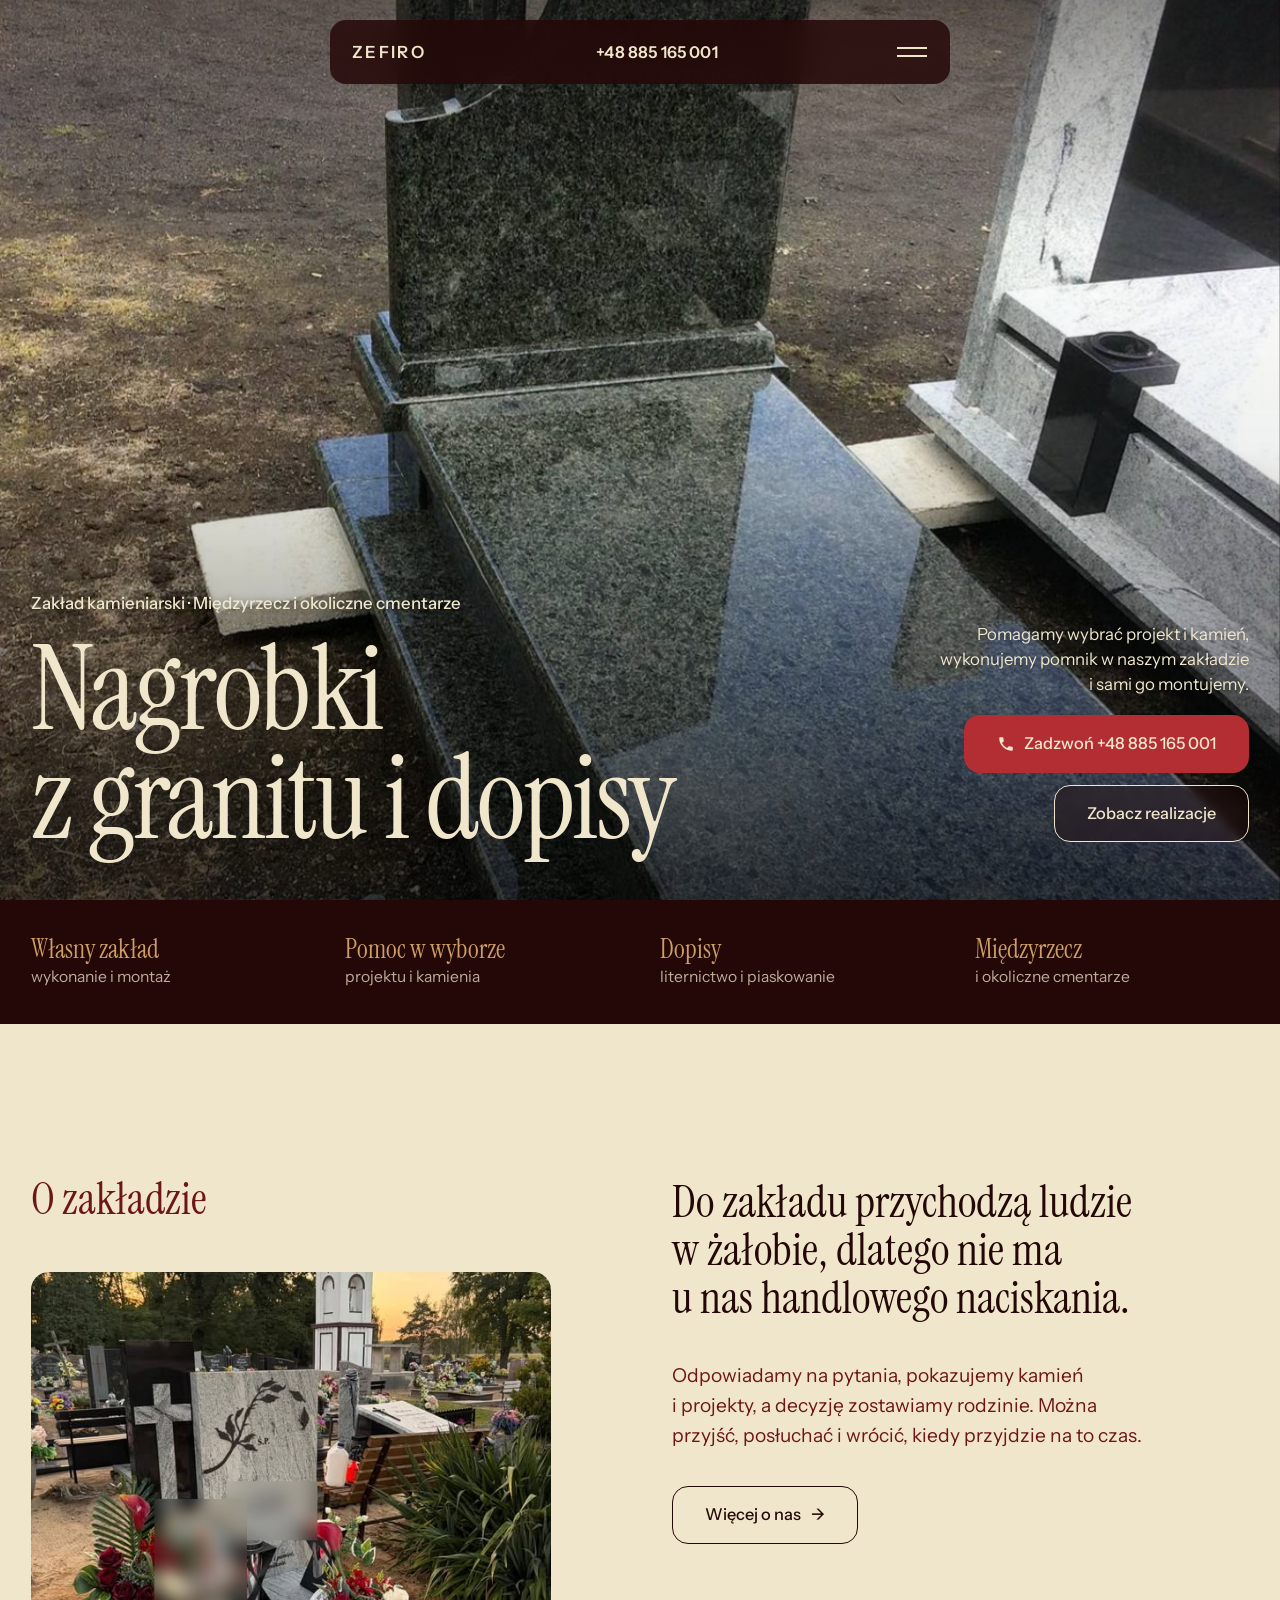
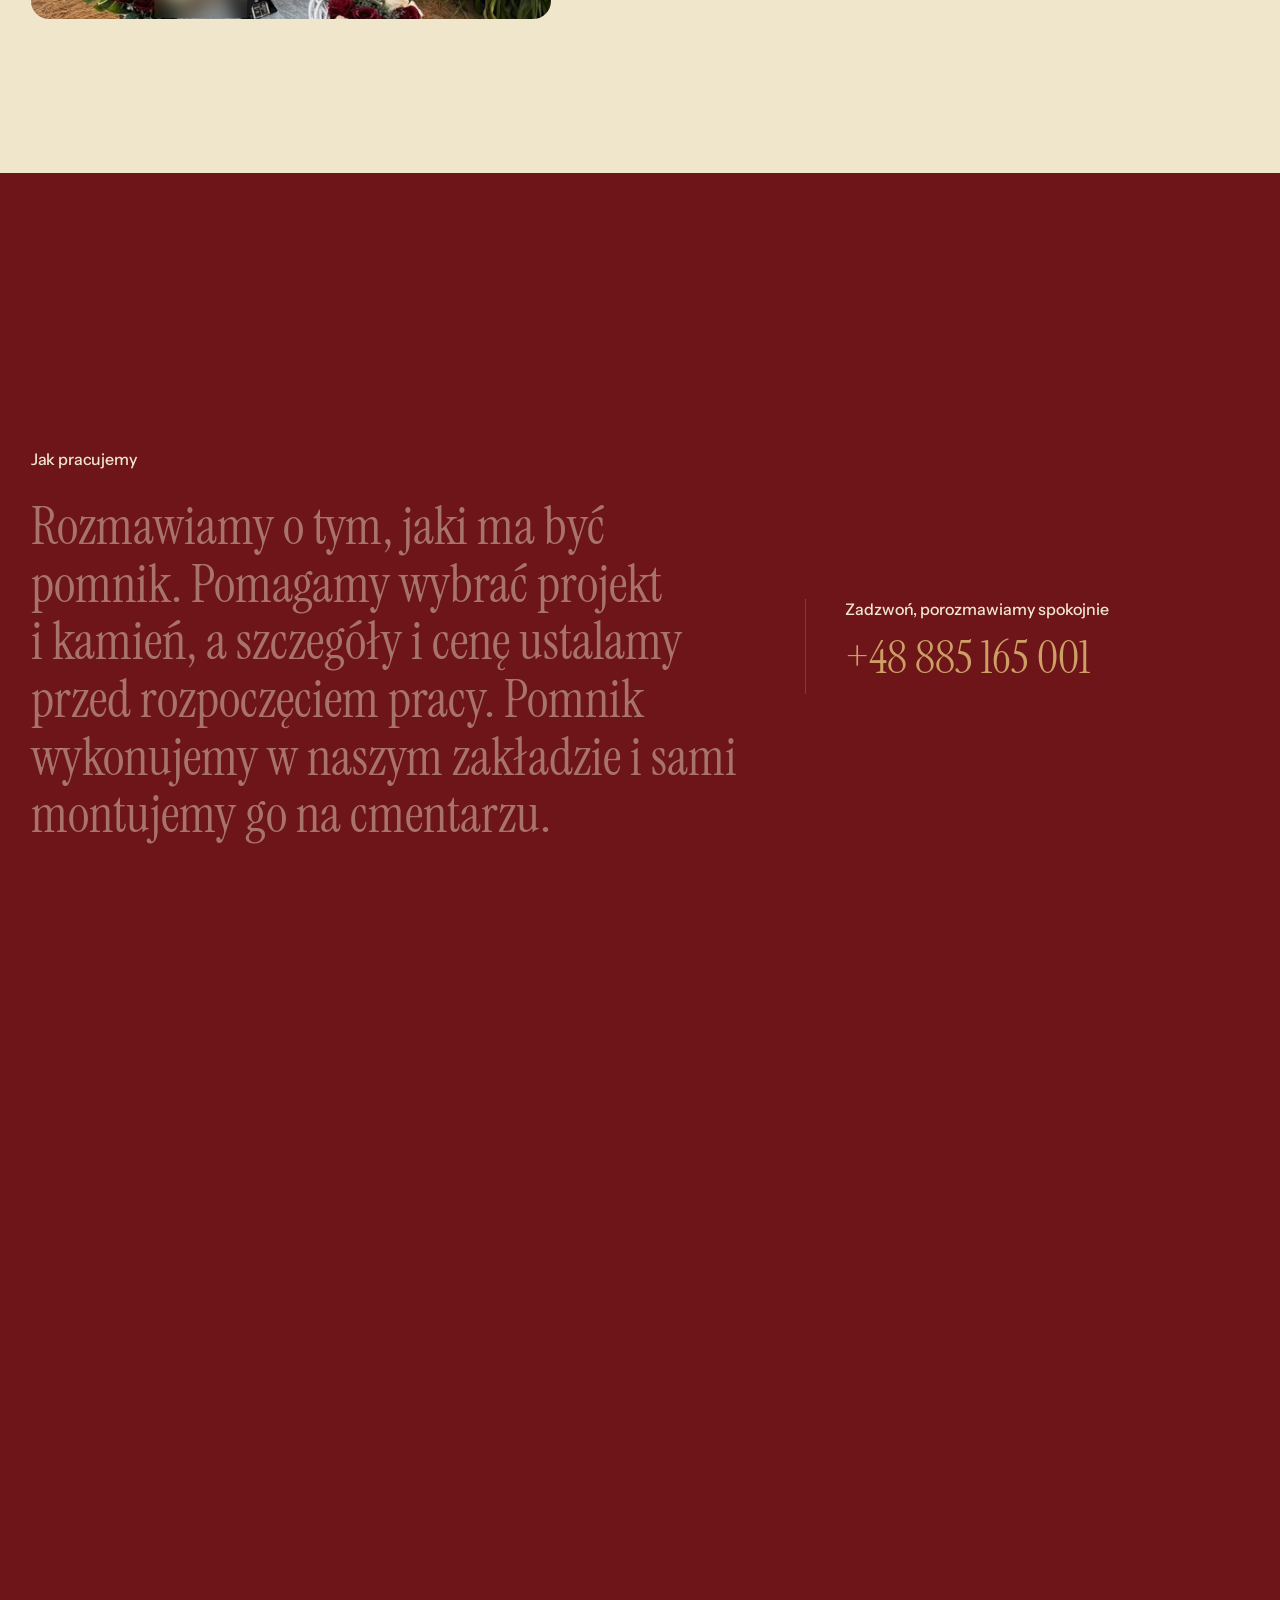
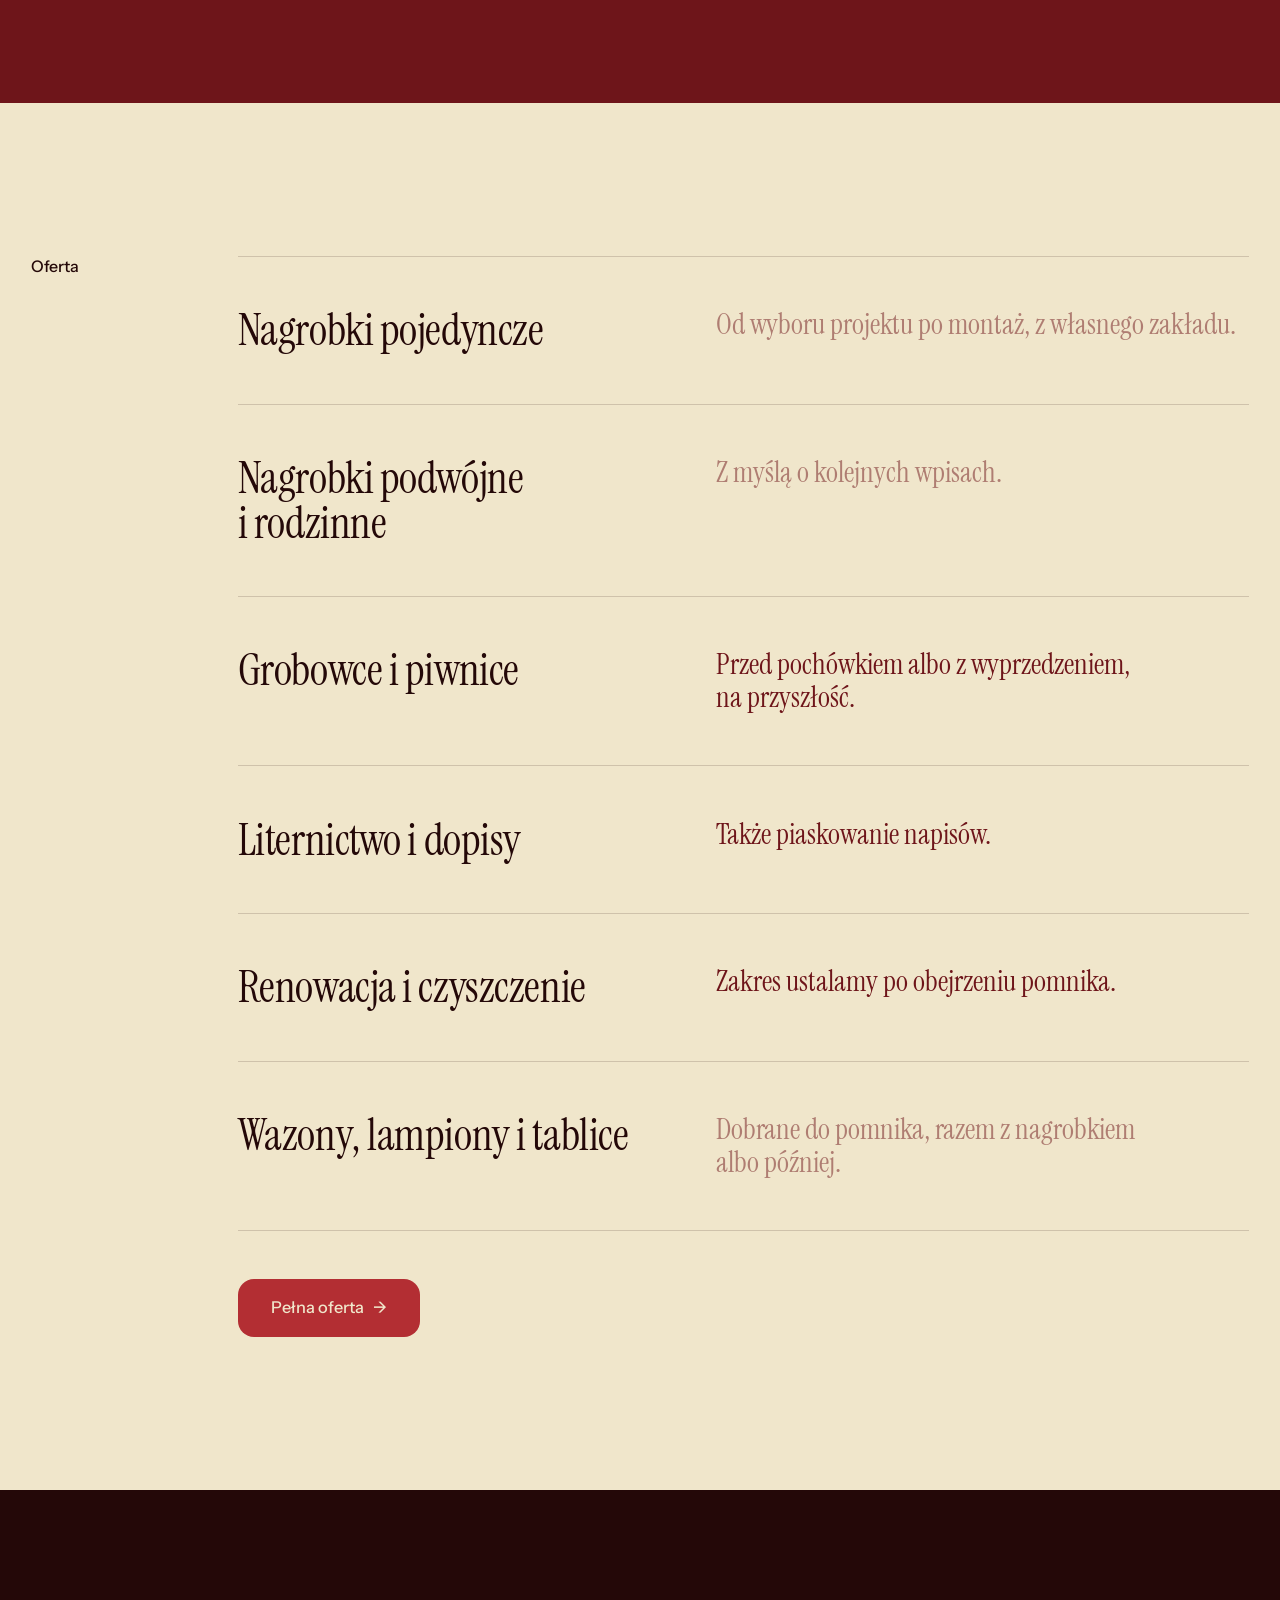
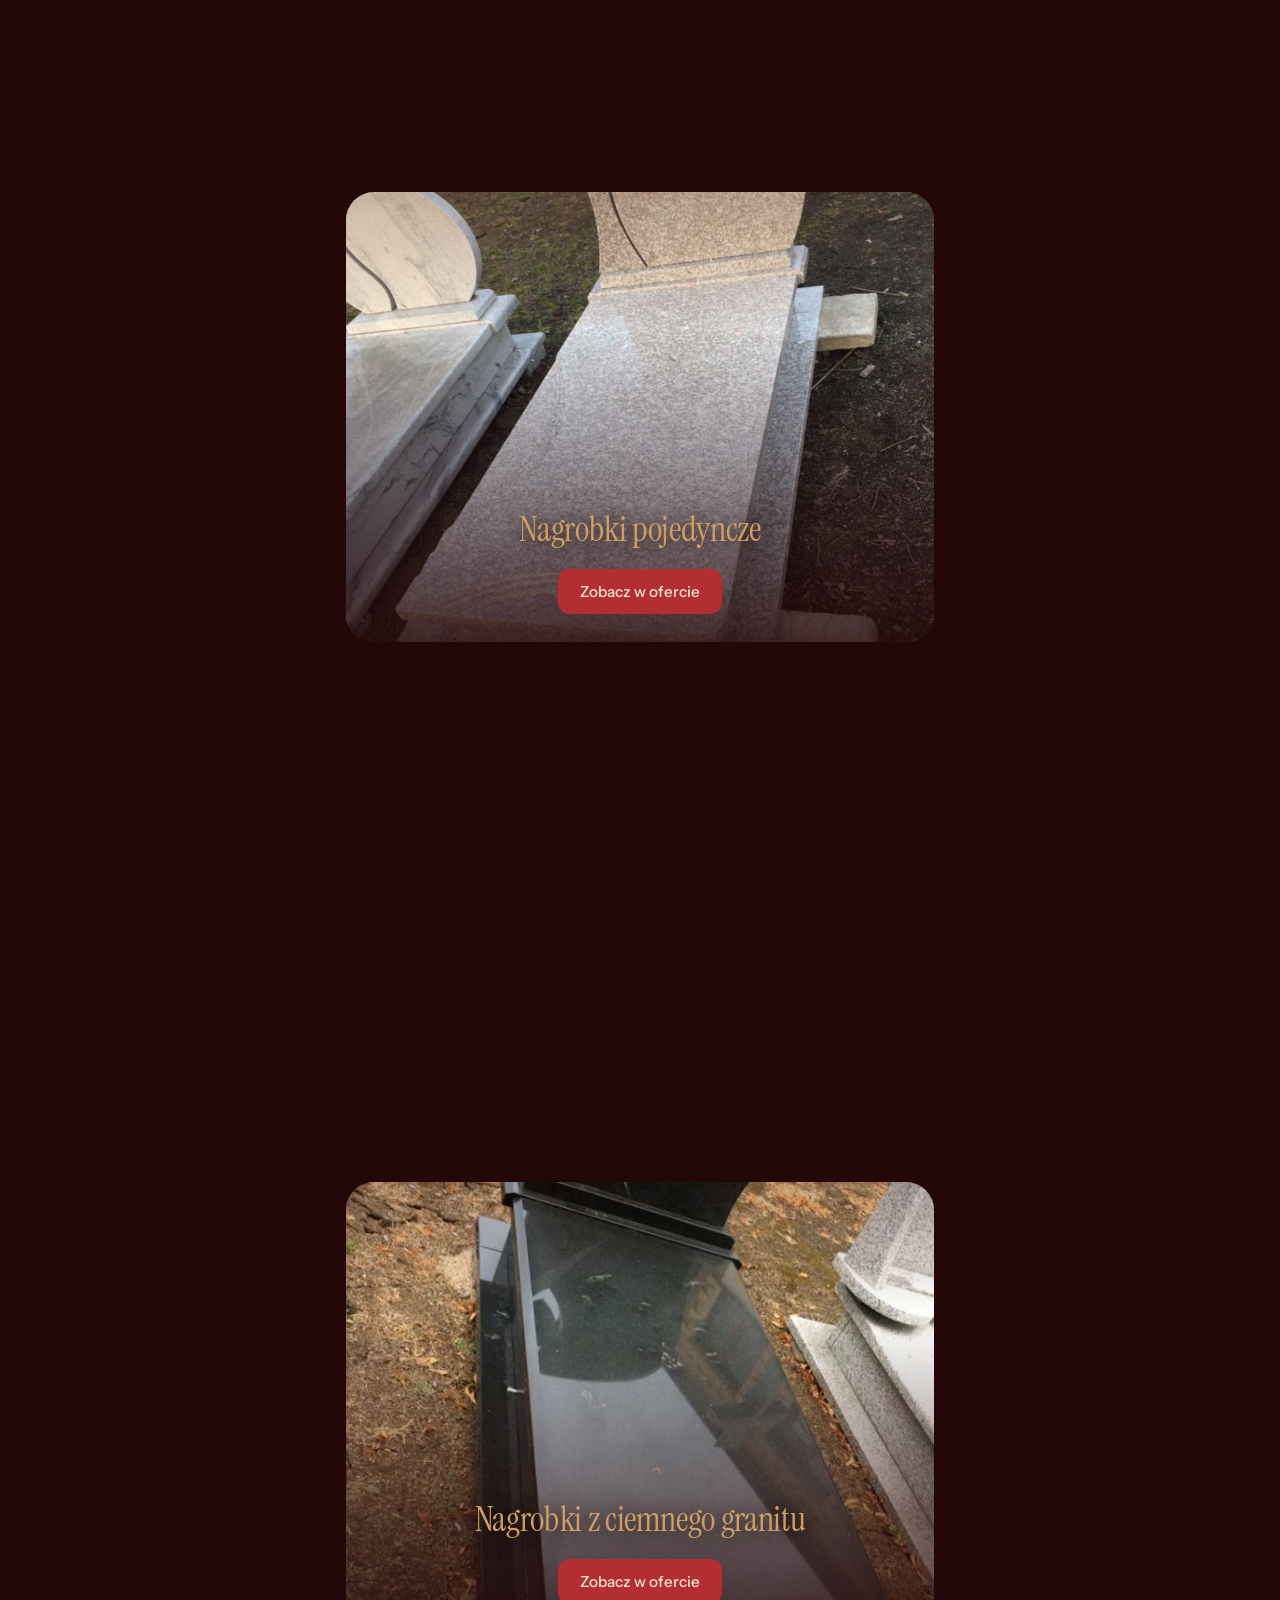
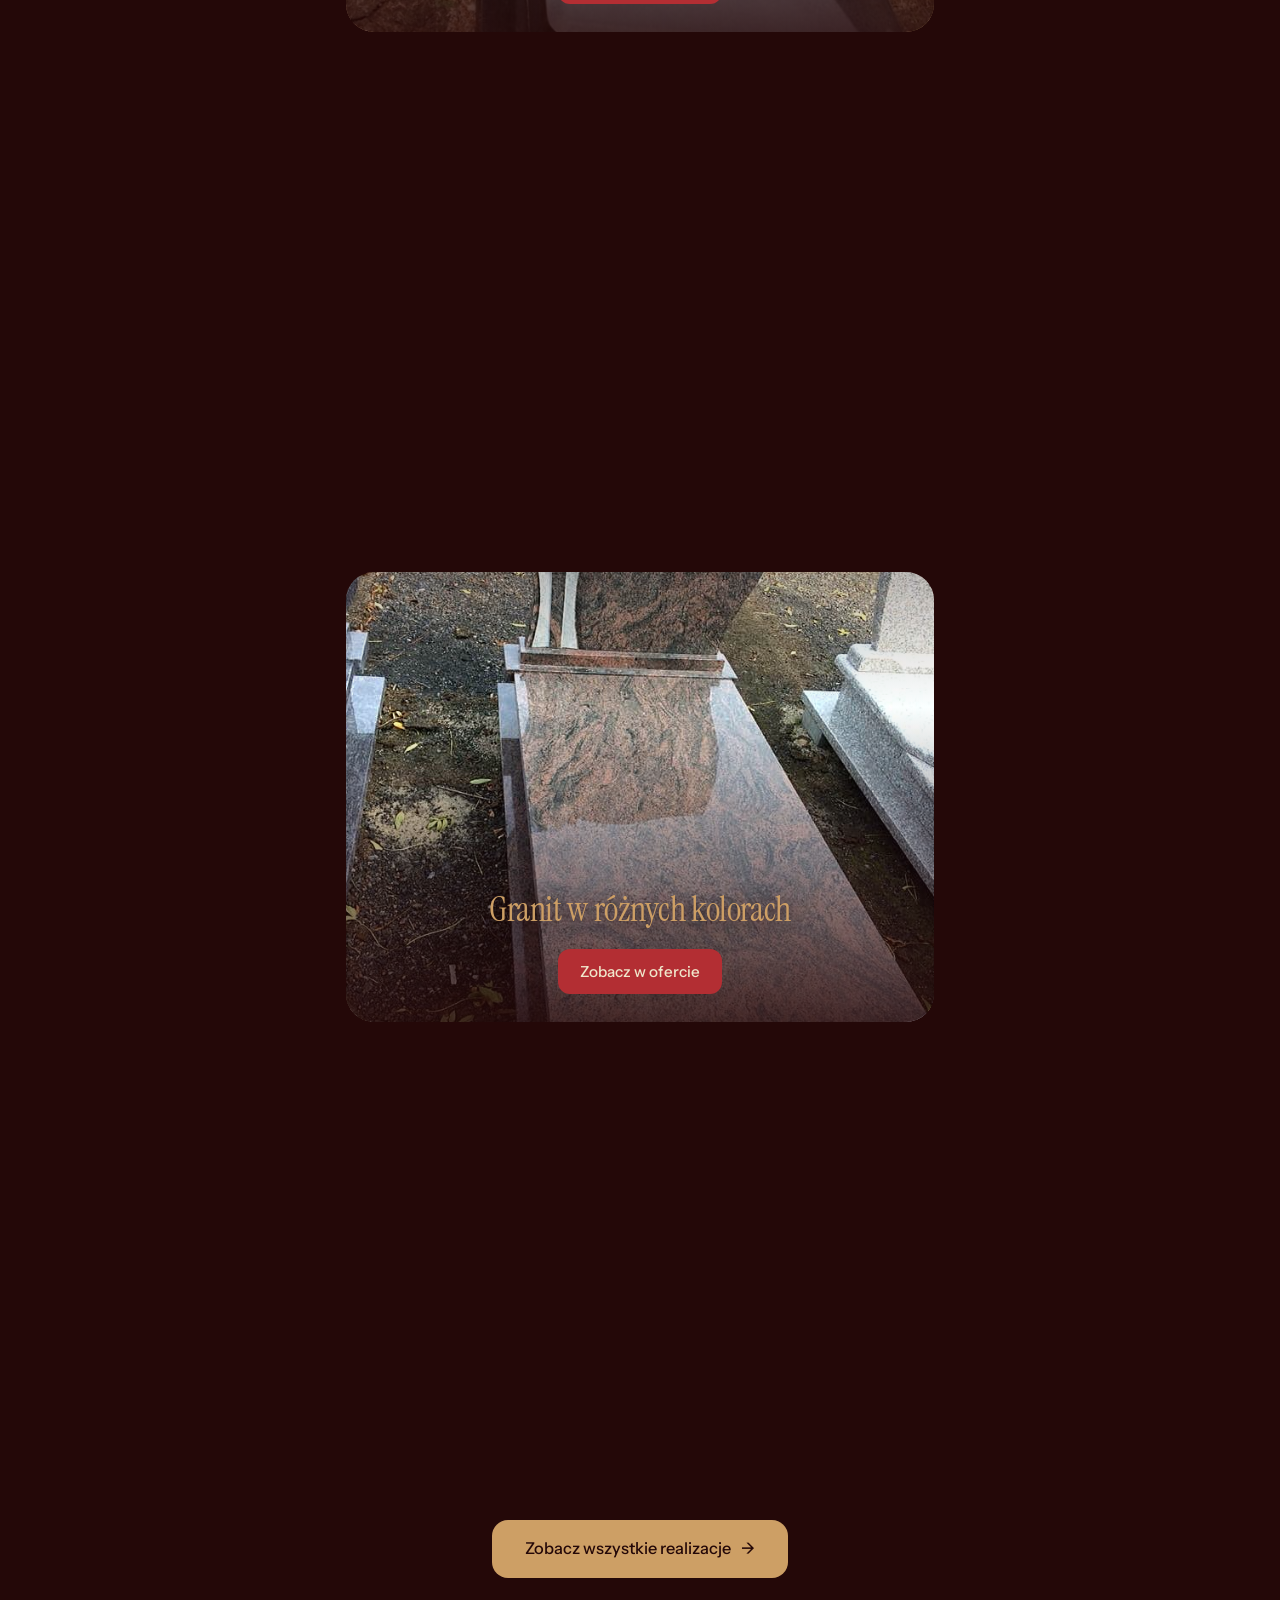
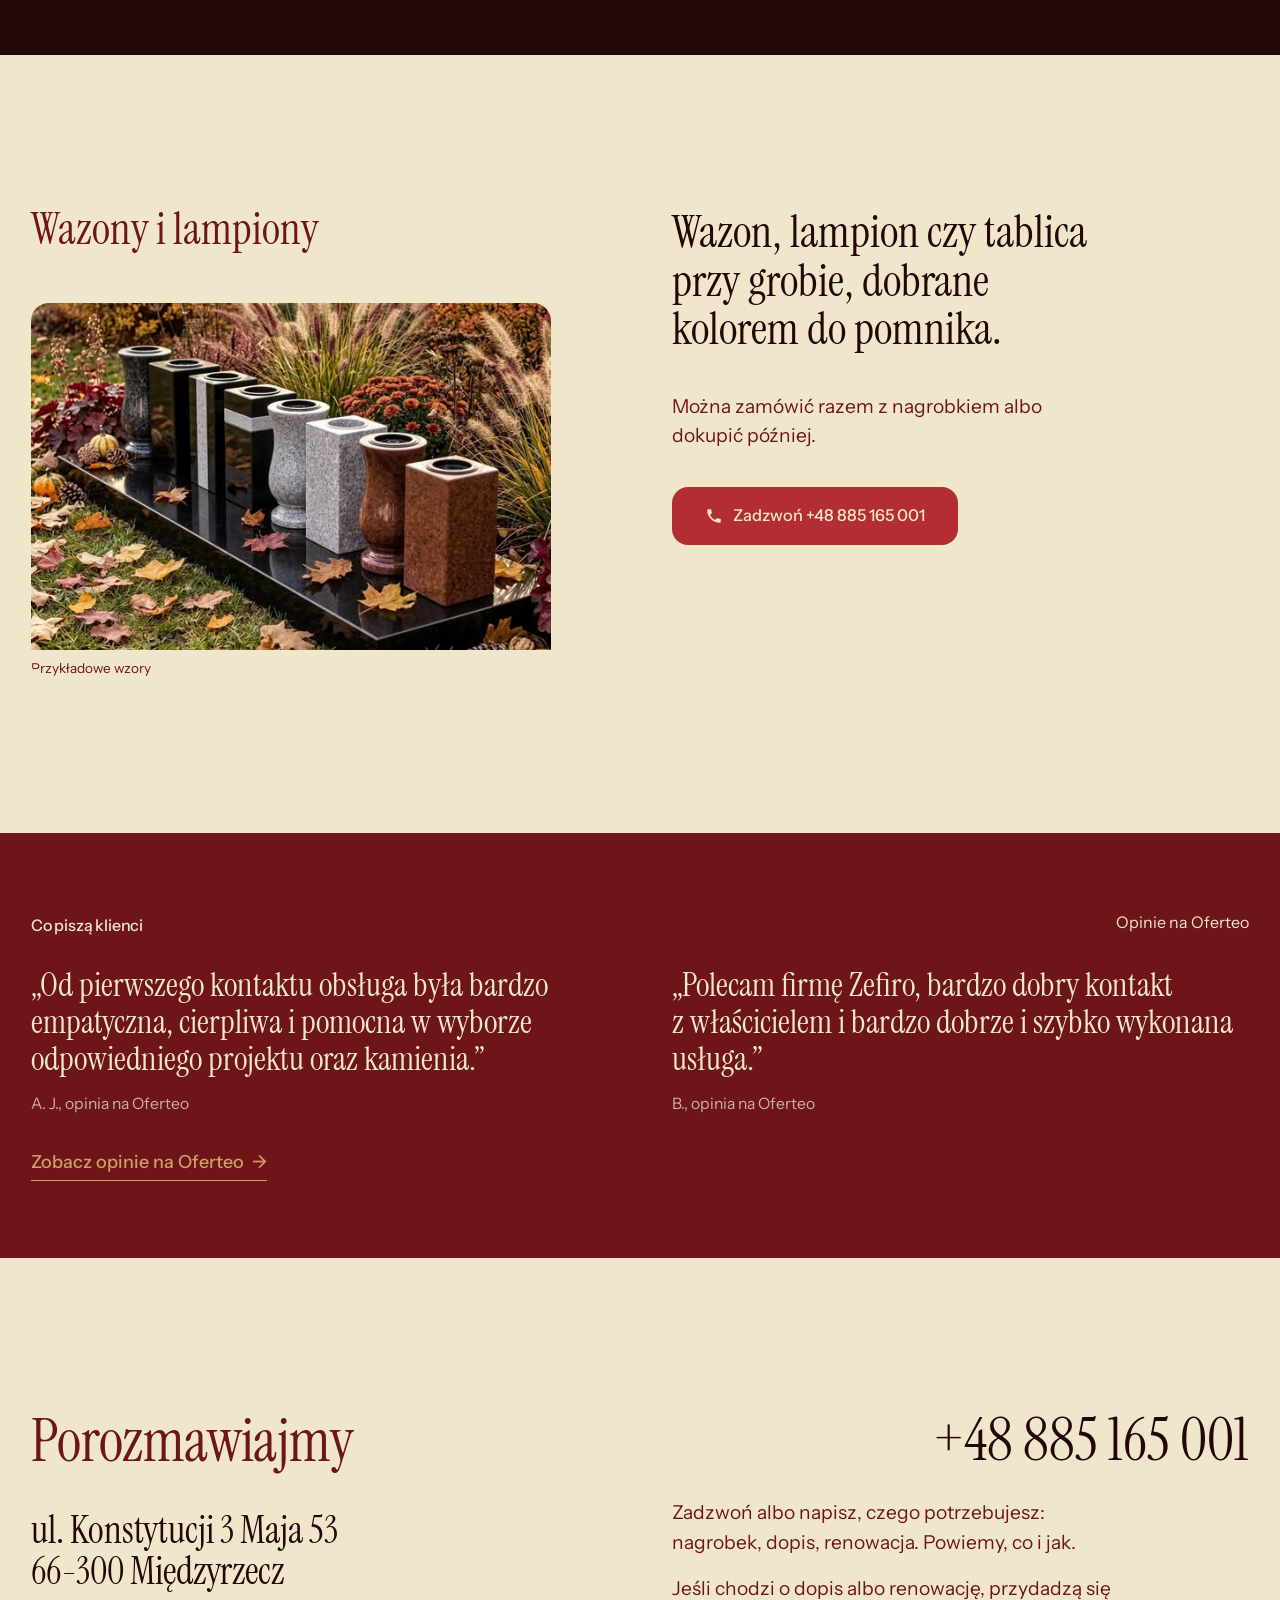
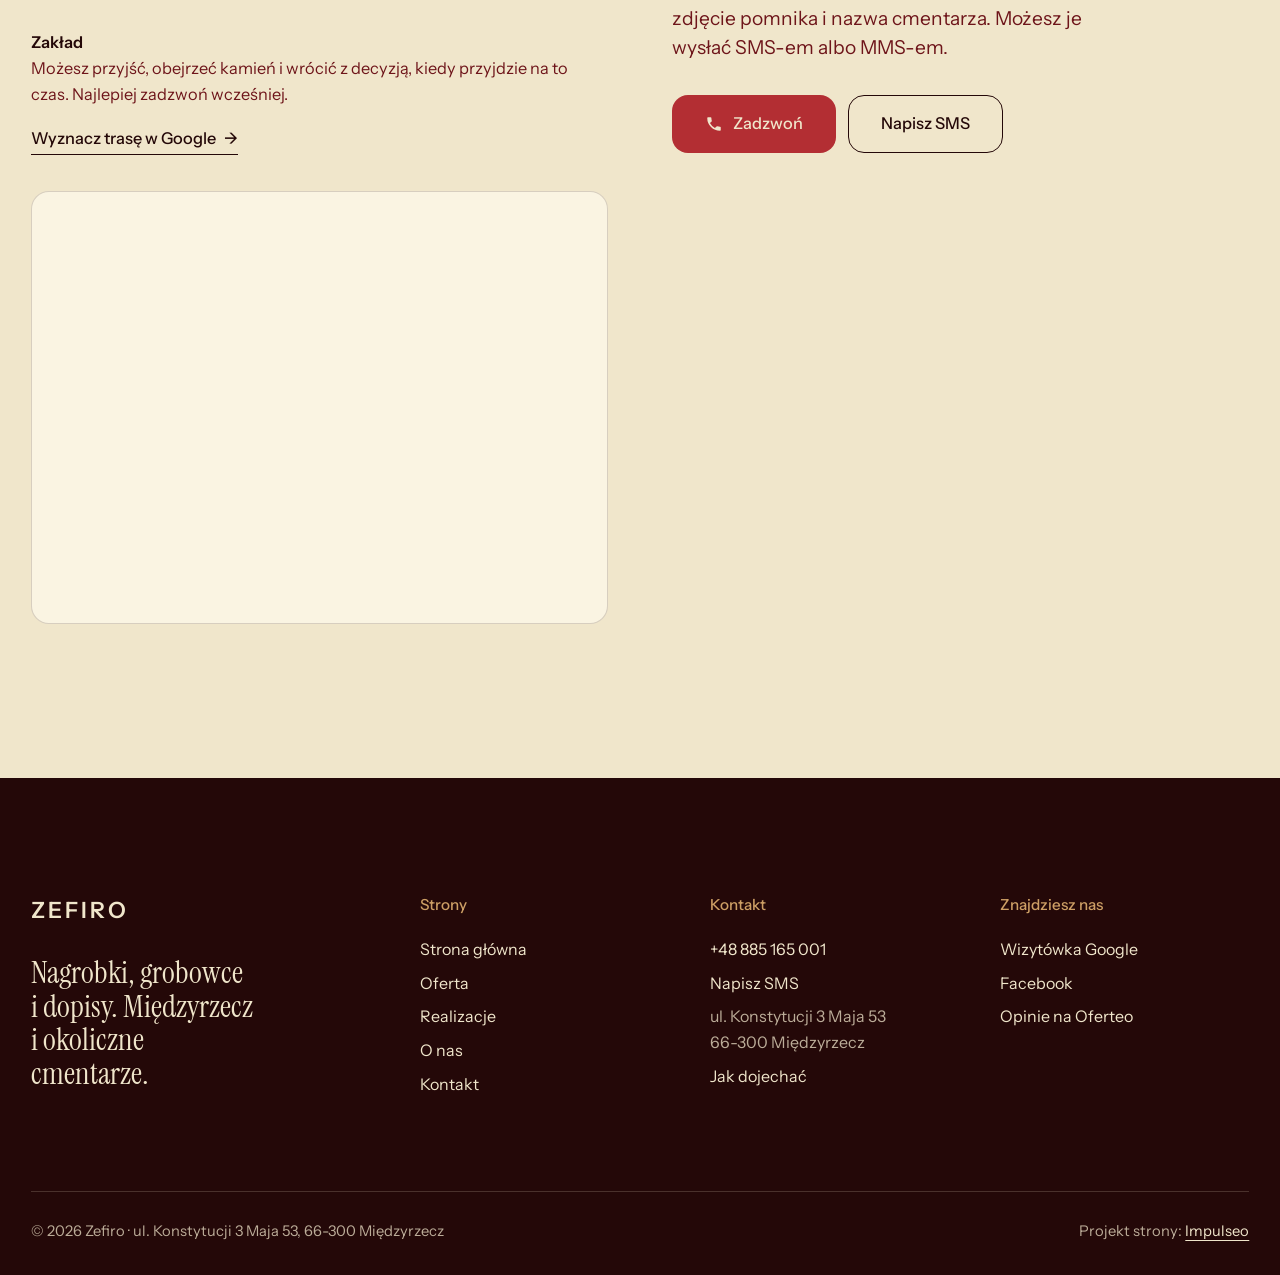
==== commit 241c1332: "Poprawki po radzie: daty na tablicach rozmyte, uczciwe podpisy (plac zakładu, przykładowe wzory), be" ====
--- a/index.html
+++ b/index.html
@@ -4,7 +4,7 @@
 <meta charset="UTF-8">
 <meta name="viewport" content="width=device-width, initial-scale=1.0">
 <title>Nagrobki z granitu i dopisy · Międzyrzecz | Zefiro</title>
-<meta name="description" content="Zefiro, zakład kamieniarski w Międzyrzeczu: nagrobki pojedyncze i rodzinne, grobowce, dopisy, renowacje. Projekt i wycena przed decyzją. Tel. 885 165 001.">
+<meta name="description" content="Zefiro, zakład kamieniarski w Międzyrzeczu: nagrobki pojedyncze i rodzinne, grobowce, dopisy, renowacje. Dopisy i piaskowanie napisów. Tel. 885 165 001.">
 <link rel="canonical" href="https://impulseo-pl.github.io/zefiro/">
 <meta name="robots" content="noindex, nofollow">
 <meta name="theme-color" content="#240808">
@@ -12,7 +12,7 @@
 <meta property="og:locale" content="pl_PL">
 <meta property="og:site_name" content="Zefiro">
 <meta property="og:title" content="Nagrobki z granitu i dopisy · Międzyrzecz | Zefiro">
-<meta property="og:description" content="Zefiro, zakład kamieniarski w Międzyrzeczu: nagrobki pojedyncze i rodzinne, grobowce, dopisy, renowacje. Projekt i wycena przed decyzją. Tel. 885 165 001.">
+<meta property="og:description" content="Zefiro, zakład kamieniarski w Międzyrzeczu: nagrobki pojedyncze i rodzinne, grobowce, dopisy, renowacje. Dopisy i piaskowanie napisów. Tel. 885 165 001.">
 <meta property="og:url" content="https://impulseo-pl.github.io/zefiro/">
 <meta property="og:image" content="https://impulseo-pl.github.io/zefiro/img/og.jpg">
 <meta property="og:image:width" content="1200">
@@ -25,10 +25,10 @@
 <link rel="preconnect" href="https://fonts.googleapis.com">
 <link rel="preconnect" href="https://fonts.gstatic.com" crossorigin>
 <link href="https://fonts.googleapis.com/css2?family=Instrument+Sans:wght@400..600&family=Instrument+Serif&display=swap" rel="stylesheet">
-<link rel="stylesheet" href="assets/styles.css?v=20261118a">
-<style>@media (max-width:700px){.pill-logo .word{display:inline;font-size:.92rem;letter-spacing:.12em}}</style>
+<link rel="stylesheet" href="assets/styles.css?v=20261118b">
+<style>.hero-img{object-position:50% 30%}@media (max-width:700px){.pill-logo .word{display:inline;font-size:.92rem;letter-spacing:.12em}}</style>
 <script src="assets/lenis.min.js?v=1.1.20" defer></script>
-<script src="assets/main.js?v=20261118a" defer></script>
+<script src="assets/main.js?v=20261118b" defer></script>
 </head>
 <body>
 <a class="skip" href="#tresc">Przejdź do treści</a>
@@ -61,7 +61,7 @@
       <h1>Nagrobki z&nbsp;granitu i&nbsp;dopisy</h1>
     </div>
     <div class="hero-side">
-      <p>Najpierw zobaczysz projekt i&nbsp;pełną wycenę. Kamień zamawiamy dopiero, gdy wszystko Ci pasuje.</p>
+      <p>Pomagamy wybrać projekt i&nbsp;kamień, wykonujemy pomnik w&nbsp;naszym zakładzie i&nbsp;sami go montujemy.</p>
       <div class="btn-row">
         <a class="btn btn-main hero-call" href="tel:+48885165001"><svg class="ico" viewBox="0 0 24 24" fill="none" aria-hidden="true"><path d="M6.6 10.8a15.5 15.5 0 0 0 6.6 6.6l2.2-2.2a1 1 0 0 1 1-.24 11.4 11.4 0 0 0 3.6.58 1 1 0 0 1 1 1V20a1 1 0 0 1-1 1A17 17 0 0 1 3 4a1 1 0 0 1 1-1h3.5a1 1 0 0 1 1 1c0 1.25.2 2.45.57 3.57a1 1 0 0 1-.25 1L6.6 10.8Z" fill="currentColor"/></svg>Zadzwoń +48 885 165 001</a>
         <a class="btn btn-line btn-on-photo" href="realizacje.html">Zobacz realizacje</a>
@@ -72,10 +72,10 @@
 
 <section class="facts cacao dark" aria-label="Najważniejsze informacje">
   <ul class="wrap facts-list">
-    <li><b>Własny zakład</b>i&nbsp;montaż na cmentarzu</li>
-    <li><b>Formalności</b>załatwiamy na cmentarzu</li>
-    <li><b>Projekt</b>przed decyzją</li>
-    <li><b>Cena</b>rozpisana na pozycje</li>
+    <li><b>Własny zakład</b>wykonanie i&nbsp;montaż</li>
+    <li><b>Pomoc w&nbsp;wyborze</b>projektu i&nbsp;kamienia</li>
+    <li><b>Dopisy</b>liternictwo i&nbsp;piaskowanie</li>
+    <li><b>Międzyrzecz</b>i&nbsp;okoliczne cmentarze</li>
   </ul>
 </section>
 
@@ -96,7 +96,7 @@
   <div class="reveal-stick">
     <div class="reveal-main">
       <h2 class="label" id="jak">Jak pracujemy</h2>
-      <p class="reveal-text">Rozmawiamy o&nbsp;tym, jaki ma być pomnik. Przygotowujemy projekt z&nbsp;wymiarami i&nbsp;wycenę rozpisaną na pozycje. Kamień zamawiamy dopiero, gdy wszystko Ci pasuje. Formalności na cmentarzu załatwiamy my, a&nbsp;na końcu sami montujemy.</p>
+      <p class="reveal-text">Rozmawiamy o&nbsp;tym, jaki ma być pomnik. Pomagamy wybrać projekt i&nbsp;kamień, a&nbsp;szczegóły i&nbsp;cenę ustalamy przed rozpoczęciem pracy. Pomnik wykonujemy w&nbsp;naszym zakładzie i&nbsp;sami montujemy go na cmentarzu.</p>
     </div>
     <aside class="reveal-aside">
       <p class="label">Zadzwoń, porozmawiamy spokojnie</p>
@@ -111,12 +111,12 @@
     <h2 class="label">Oferta</h2>
     <div>
       <div class="svc-list">
-      <a class="svc-row" href="oferta.html#pojedyncze"><h3>Nagrobki pojedyncze</h3><p>Od projektu z&nbsp;wymiarami po montaż, z&nbsp;własnego zakładu.</p></a>
-      <a class="svc-row" href="oferta.html#rodzinne"><h3>Nagrobki podwójne i&nbsp;rodzinne</h3><p>Z&nbsp;miejscem na kolejne wpisy, bez przeróbek całości.</p></a>
+      <a class="svc-row" href="oferta.html#pojedyncze"><h3>Nagrobki pojedyncze</h3><p>Od wyboru projektu po montaż, z&nbsp;własnego zakładu.</p></a>
+      <a class="svc-row" href="oferta.html#rodzinne"><h3>Nagrobki podwójne i&nbsp;rodzinne</h3><p>Z&nbsp;myślą o&nbsp;kolejnych wpisach.</p></a>
       <a class="svc-row" href="oferta.html#grobowce"><h3>Grobowce i&nbsp;piwnice</h3><p>Przed pochówkiem albo z&nbsp;wyprzedzeniem, na przyszłość.</p></a>
-      <a class="svc-row" href="oferta.html#dopisy"><h3>Liternictwo i&nbsp;dopisy</h3><p>Zwykle na cmentarzu, bez zdejmowania tablicy.</p></a>
-      <a class="svc-row" href="oferta.html#renowacja"><h3>Renowacja i&nbsp;czyszczenie</h3><p>Mycie, polerowanie, ustawienie elementów na nowo.</p></a>
-      <a class="svc-row" href="oferta.html#dodatki"><h3>Wazony, lampiony i&nbsp;tablice</h3><p>Z&nbsp;kamienia zgranego z&nbsp;pomnikiem, mocowane na stałe.</p></a>
+      <a class="svc-row" href="oferta.html#dopisy"><h3>Liternictwo i&nbsp;dopisy</h3><p>Także piaskowanie napisów.</p></a>
+      <a class="svc-row" href="oferta.html#renowacja"><h3>Renowacja i&nbsp;czyszczenie</h3><p>Zakres ustalamy po obejrzeniu pomnika.</p></a>
+      <a class="svc-row" href="oferta.html#dodatki"><h3>Wazony, lampiony i&nbsp;tablice</h3><p>Dobrane do pomnika, razem z&nbsp;nagrobkiem albo później.</p></a>
       </div>
       <div class="svc-foot"><a class="btn btn-main" href="oferta.html">Pełna oferta <span aria-hidden="true">→</span></a></div>
     </div>
@@ -128,7 +128,7 @@
     <a class="card" href="oferta.html#pojedyncze"><img src="img/g13.jpg" width="1200" height="1600" alt="Jasny nagrobek pojedynczy z&nbsp;krzyżem, realizacja Zefiro" decoding="async"><span class="card-in"><h3>Nagrobki pojedyncze</h3><span class="btn btn-main btn-sm">Zobacz w&nbsp;ofercie</span></span></a>
   </div></div>
   <div class="card-wrap"><div class="card-stick">
-    <a class="card" href="oferta.html#rodzinne"><img src="img/g16.jpg" width="932" height="692" alt="Nagrobek podwójny z&nbsp;ciemnego granitu, realizacja Zefiro" loading="lazy" decoding="async"><span class="card-in"><h3>Nagrobki podwójne i&nbsp;rodzinne</h3><span class="btn btn-main btn-sm">Zobacz w&nbsp;ofercie</span></span></a>
+    <a class="card" href="oferta.html#pojedyncze"><img src="img/g15.jpg" width="658" height="908" alt="Nagrobek z&nbsp;czarnego granitu, realizacja Zefiro" loading="lazy" decoding="async"><span class="card-in"><h3>Nagrobki z&nbsp;ciemnego granitu</h3><span class="btn btn-main btn-sm">Zobacz w&nbsp;ofercie</span></span></a>
   </div></div>
   <div class="card-wrap"><div class="card-stick">
     <a class="card" href="oferta.html#pojedyncze"><img src="img/g11.jpg" width="720" height="960" alt="Nagrobek z&nbsp;czerwonego granitu z&nbsp;krzyżem, realizacja Zefiro" loading="lazy" decoding="async"><span class="card-in"><h3>Granit w&nbsp;różnych kolorach</h3><span class="btn btn-main btn-sm">Zobacz w&nbsp;ofercie</span></span></a>
@@ -139,11 +139,11 @@
 <section class="sec bone" id="dodatki">
   <div class="wrap about">
     <div class="about-left up">
-      <p class="label-serif">Wazony i&nbsp;lampiony</p><figure class="about-fig"><img src="img/z2.jpg" width="590" height="590" alt="Zestaw kamiennych wazonów i&nbsp;lampionów, Zefiro" loading="lazy"></figure>
+      <p class="label-serif">Wazony i&nbsp;lampiony</p><figure class="about-fig"><img src="img/z2.jpg" width="590" height="590" alt="Przykładowe wzory wazonów i&nbsp;lampionów" loading="lazy"><figcaption class="poglad">Przykładowe wzory</figcaption></figure>
     </div>
     <div class="about-right up">
-      <p class="statement">Wazon, lampion czy ławeczka przy grobie, z&nbsp;kamienia zgranego kolorem i&nbsp;fakturą z&nbsp;pomnikiem.</p>
-      <p class="lead">Mocujemy na stałe, żeby nic nie chodziło po płycie. Można zamówić razem z&nbsp;nagrobkiem albo dokupić po latach.</p>
+      <p class="statement">Wazon, lampion czy tablica przy grobie, dobrane kolorem do pomnika.</p>
+      <p class="lead">Można zamówić razem z&nbsp;nagrobkiem albo dokupić później.</p>
       <div class="btn-row"><a class="btn btn-main" href="tel:+48885165001"><svg class="ico" viewBox="0 0 24 24" fill="none" aria-hidden="true"><path d="M6.6 10.8a15.5 15.5 0 0 0 6.6 6.6l2.2-2.2a1 1 0 0 1 1-.24 11.4 11.4 0 0 0 3.6.58 1 1 0 0 1 1 1V20a1 1 0 0 1-1 1A17 17 0 0 1 3 4a1 1 0 0 1 1-1h3.5a1 1 0 0 1 1 1c0 1.25.2 2.45.57 3.57a1 1 0 0 1-.25 1L6.6 10.8Z" fill="currentColor"/></svg>Zadzwoń +48 885 165 001</a></div>
     </div>
   </div>
@@ -169,7 +169,7 @@
       <h2>Porozmawiajmy</h2>
       <p class="big-addr">ul. Konstytucji 3 Maja 53<br>66-300 Międzyrzecz</p>
       <div class="contact-meta">
-        <p><b>Zakład</b>Możesz przyjść, obejrzeć kamień i&nbsp;projekty, i&nbsp;wrócić z&nbsp;decyzją, kiedy przyjdzie na to czas.</p>
+        <p><b>Zakład</b>Możesz przyjść, obejrzeć kamień i&nbsp;wrócić z&nbsp;decyzją, kiedy przyjdzie na to czas. Najlepiej zadzwoń wcześniej.</p>
         <p><a class="link" href="https://www.google.com/maps/place/Firma+Kamieniarska+Zefiro/@52.4386114,15.5834613,406m/data=!3m1!1e3!4m6!3m5!1s0x4706f49b4816bd09:0x40137a1db30fa63c!8m2!3d52.438465!4d15.584197" target="_blank" rel="noopener">Wyznacz trasę w&nbsp;Google <span aria-hidden="true">→</span></a></p>
       </div>
       <div class="map"><iframe src="https://maps.google.com/maps?q=Firma%20Kamieniarska%20Zefiro%2C%20Konstytucji%203%20Maja%2053%2C%20Mi%C4%99dzyrzecz&z=15&output=embed" title="Mapa dojazdu, ul. Konstytucji 3 Maja 53, 66-300 Międzyrzecz" loading="lazy" referrerpolicy="no-referrer-when-downgrade"></iframe></div>
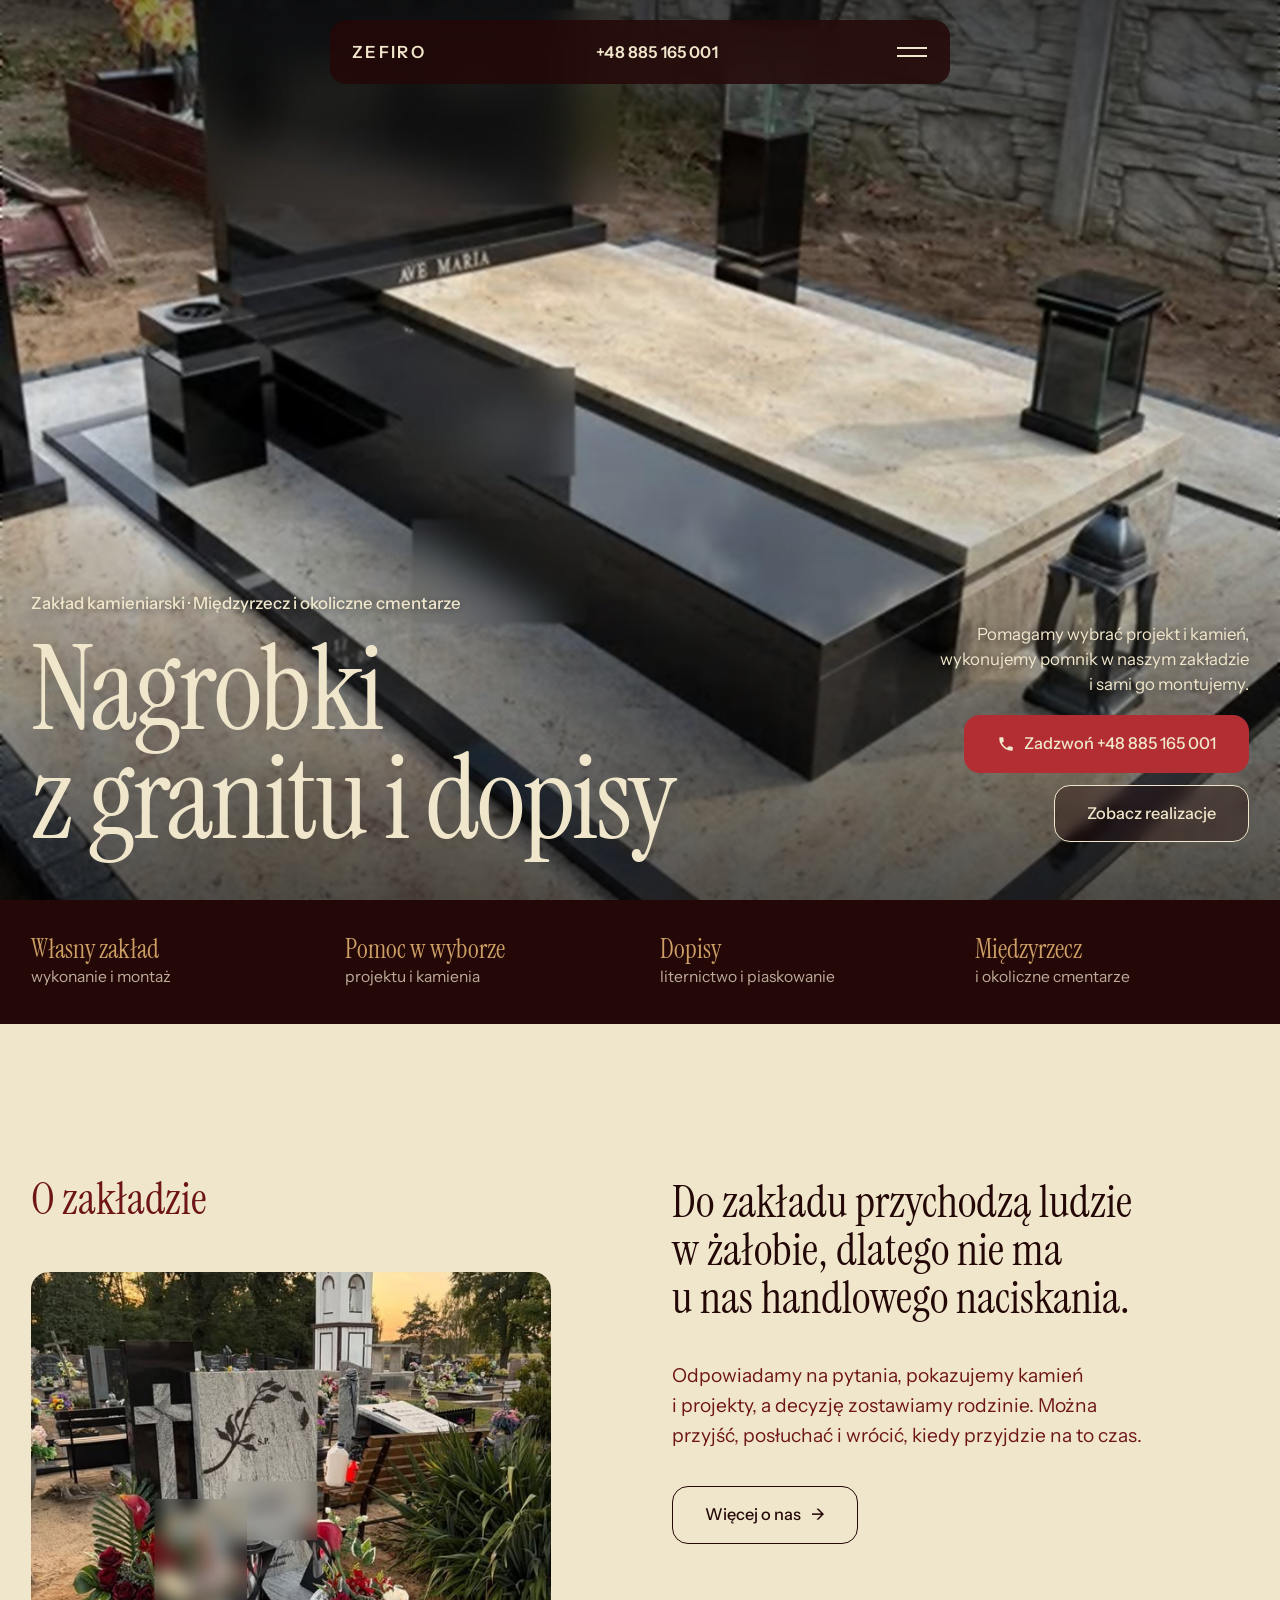
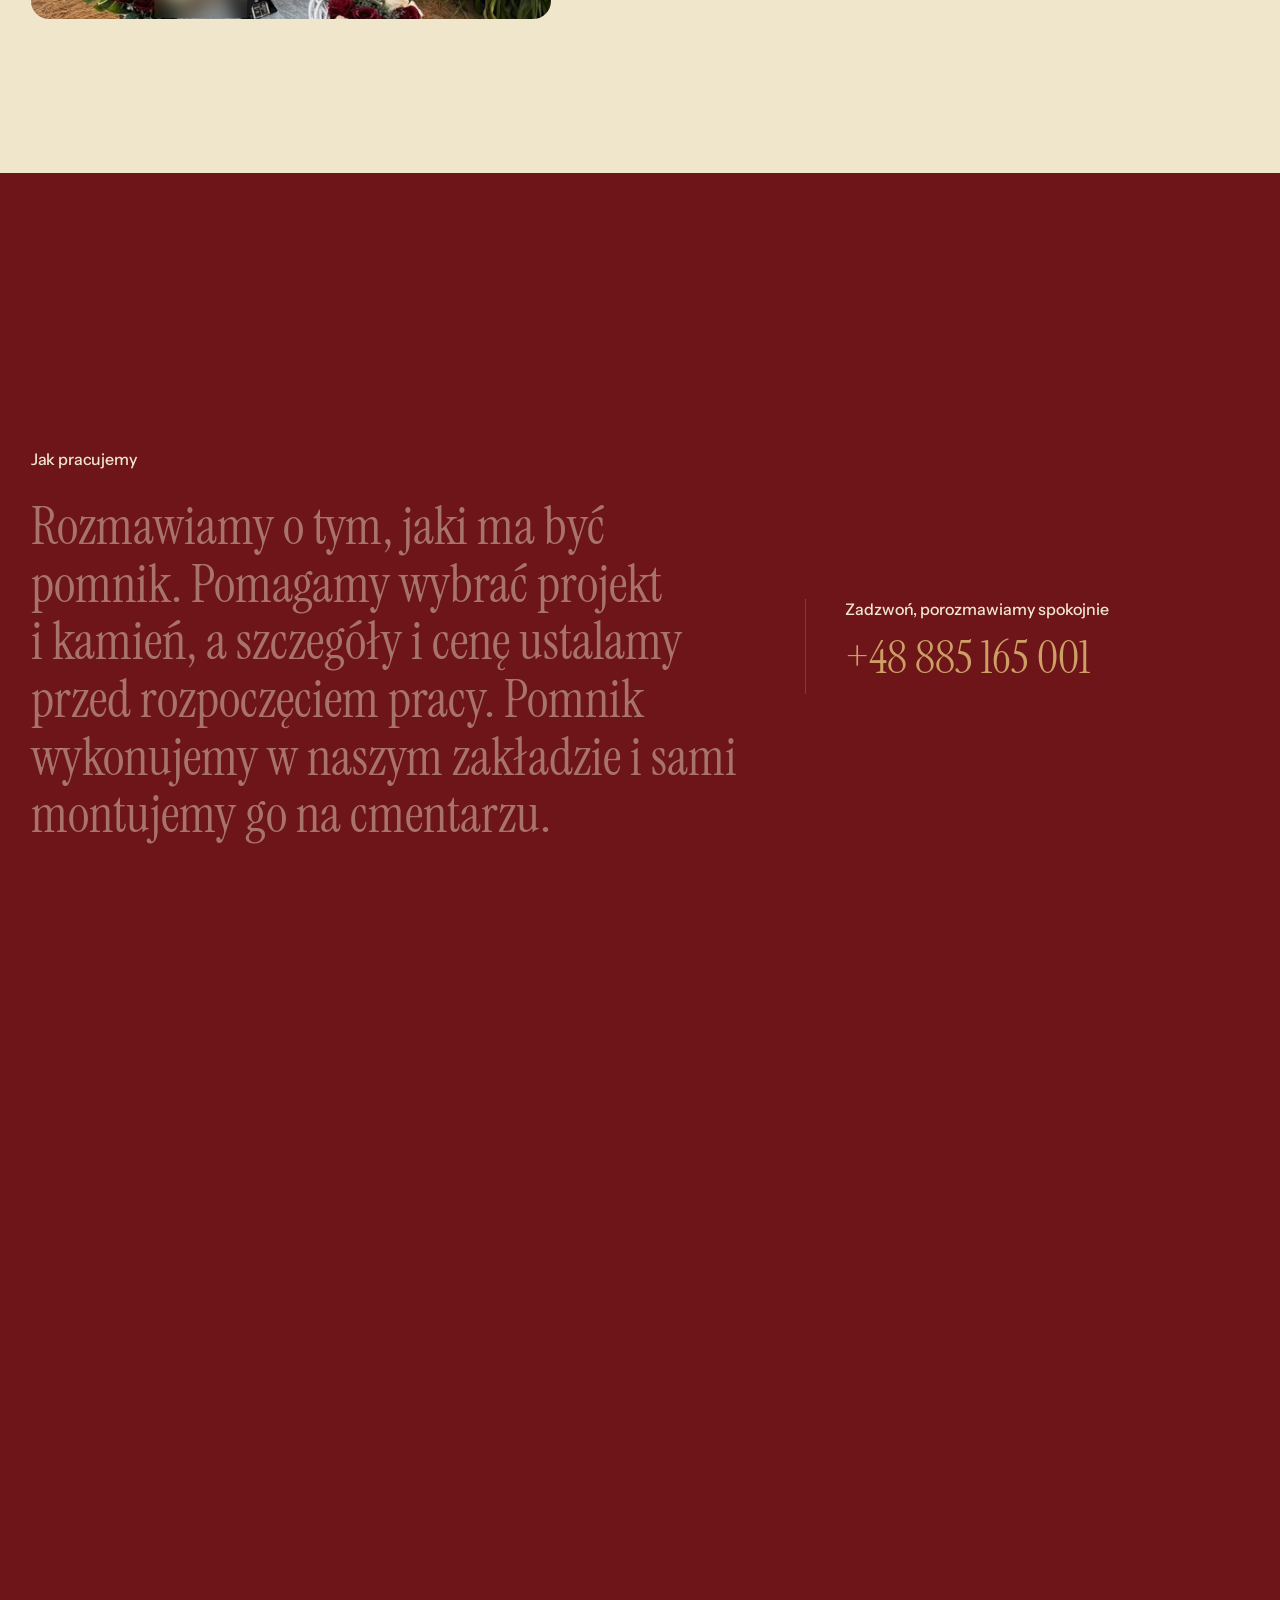
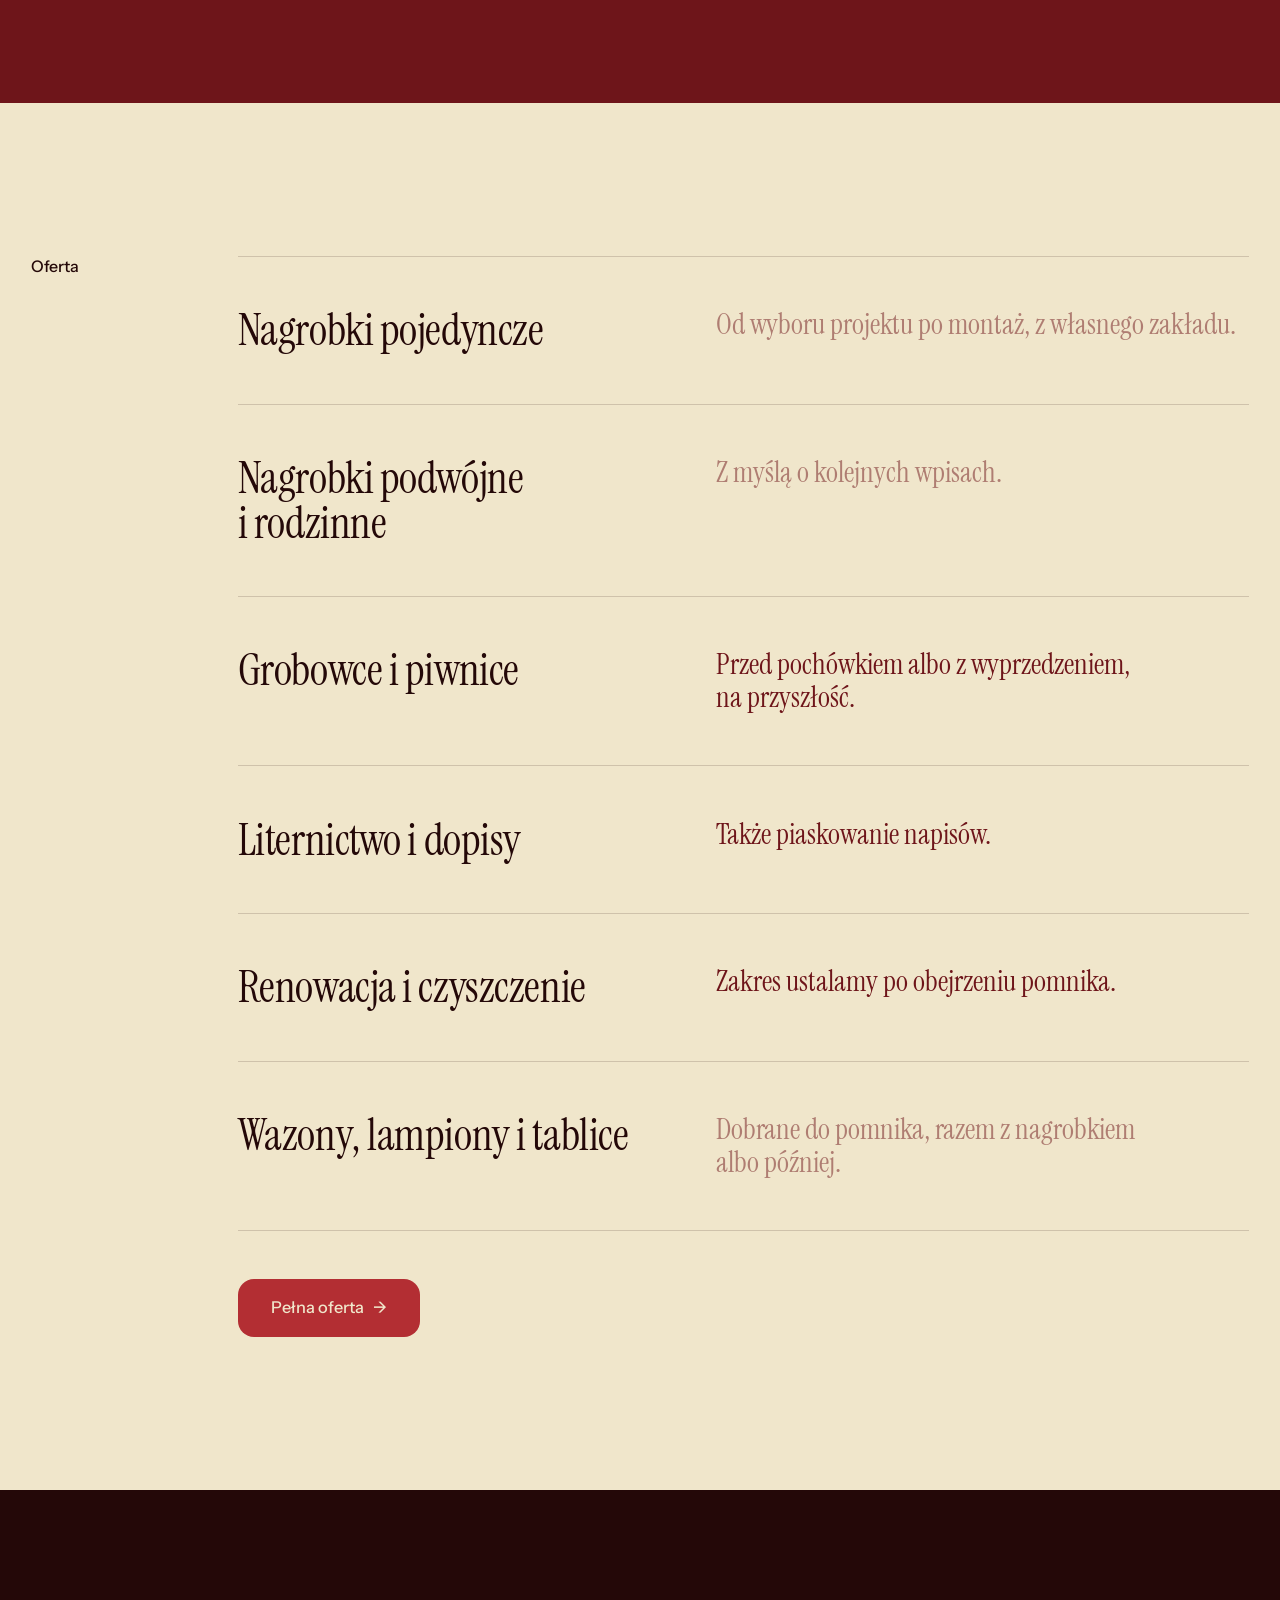
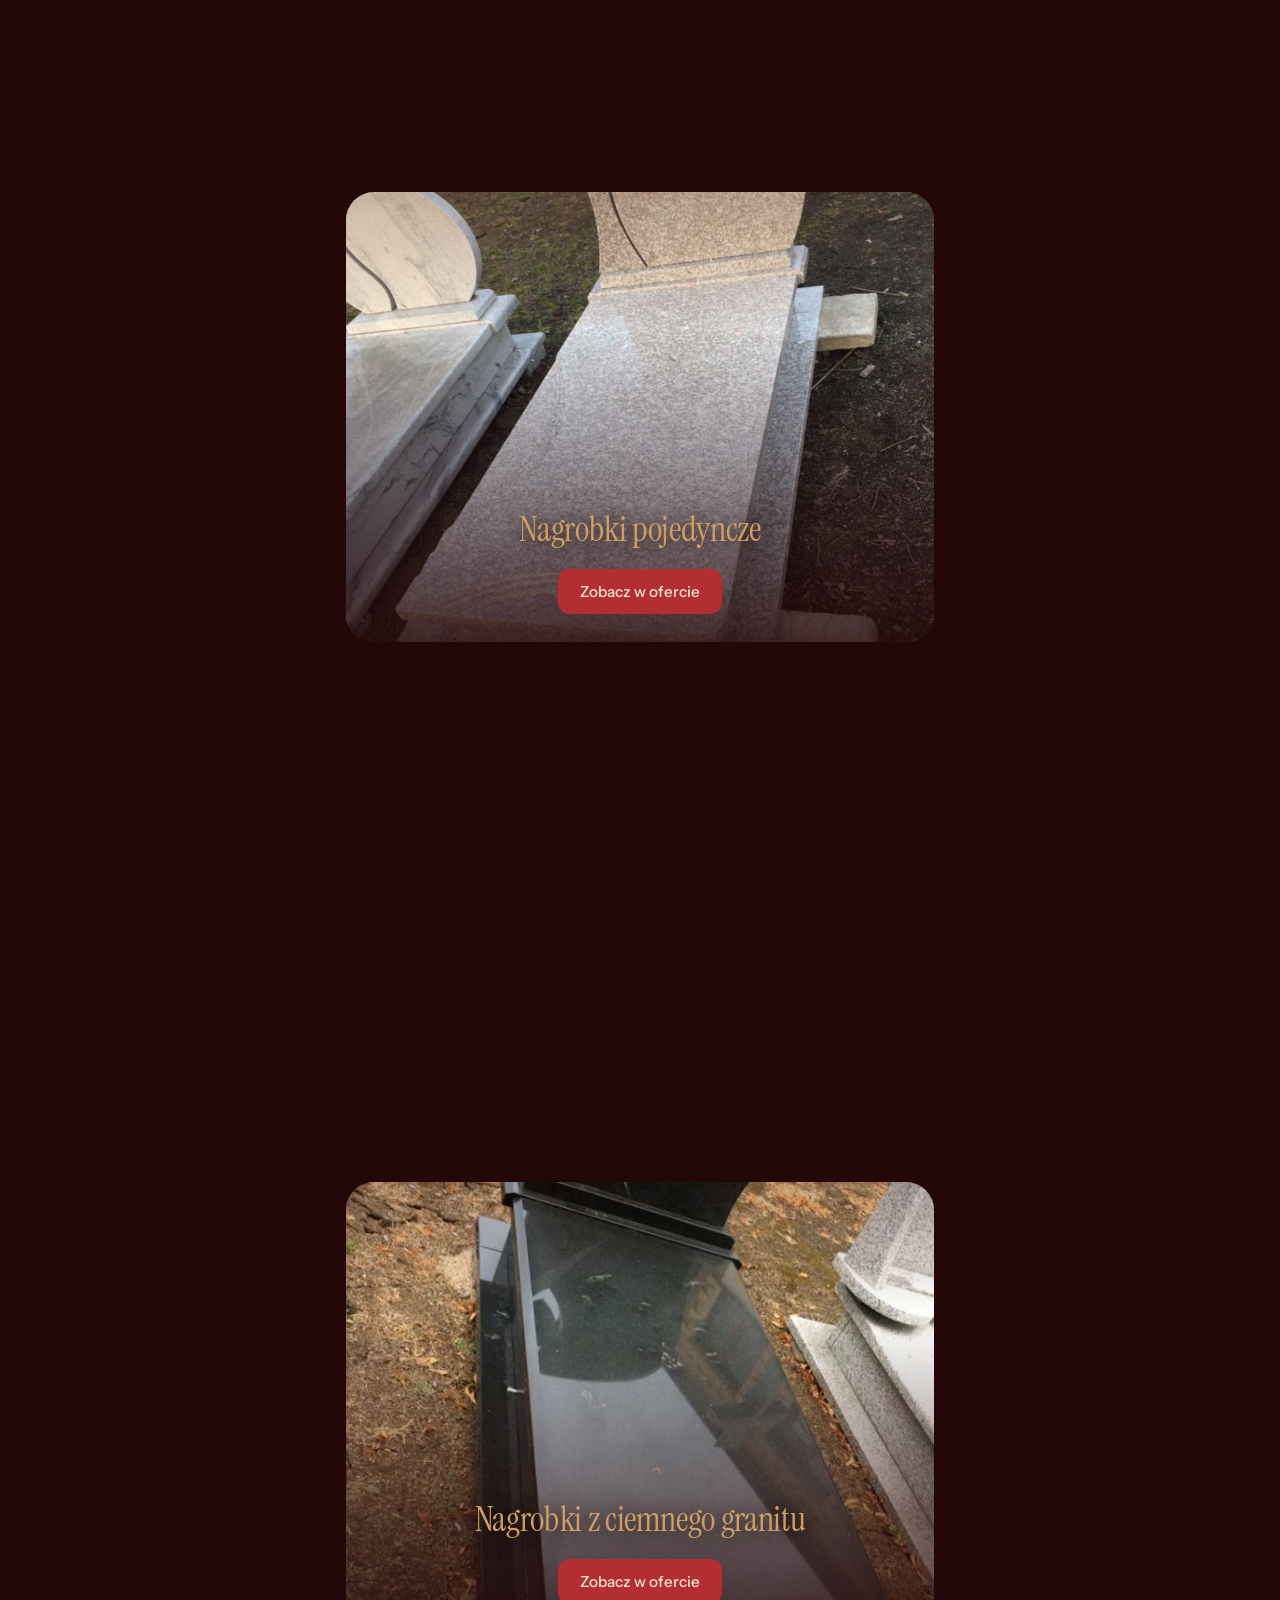
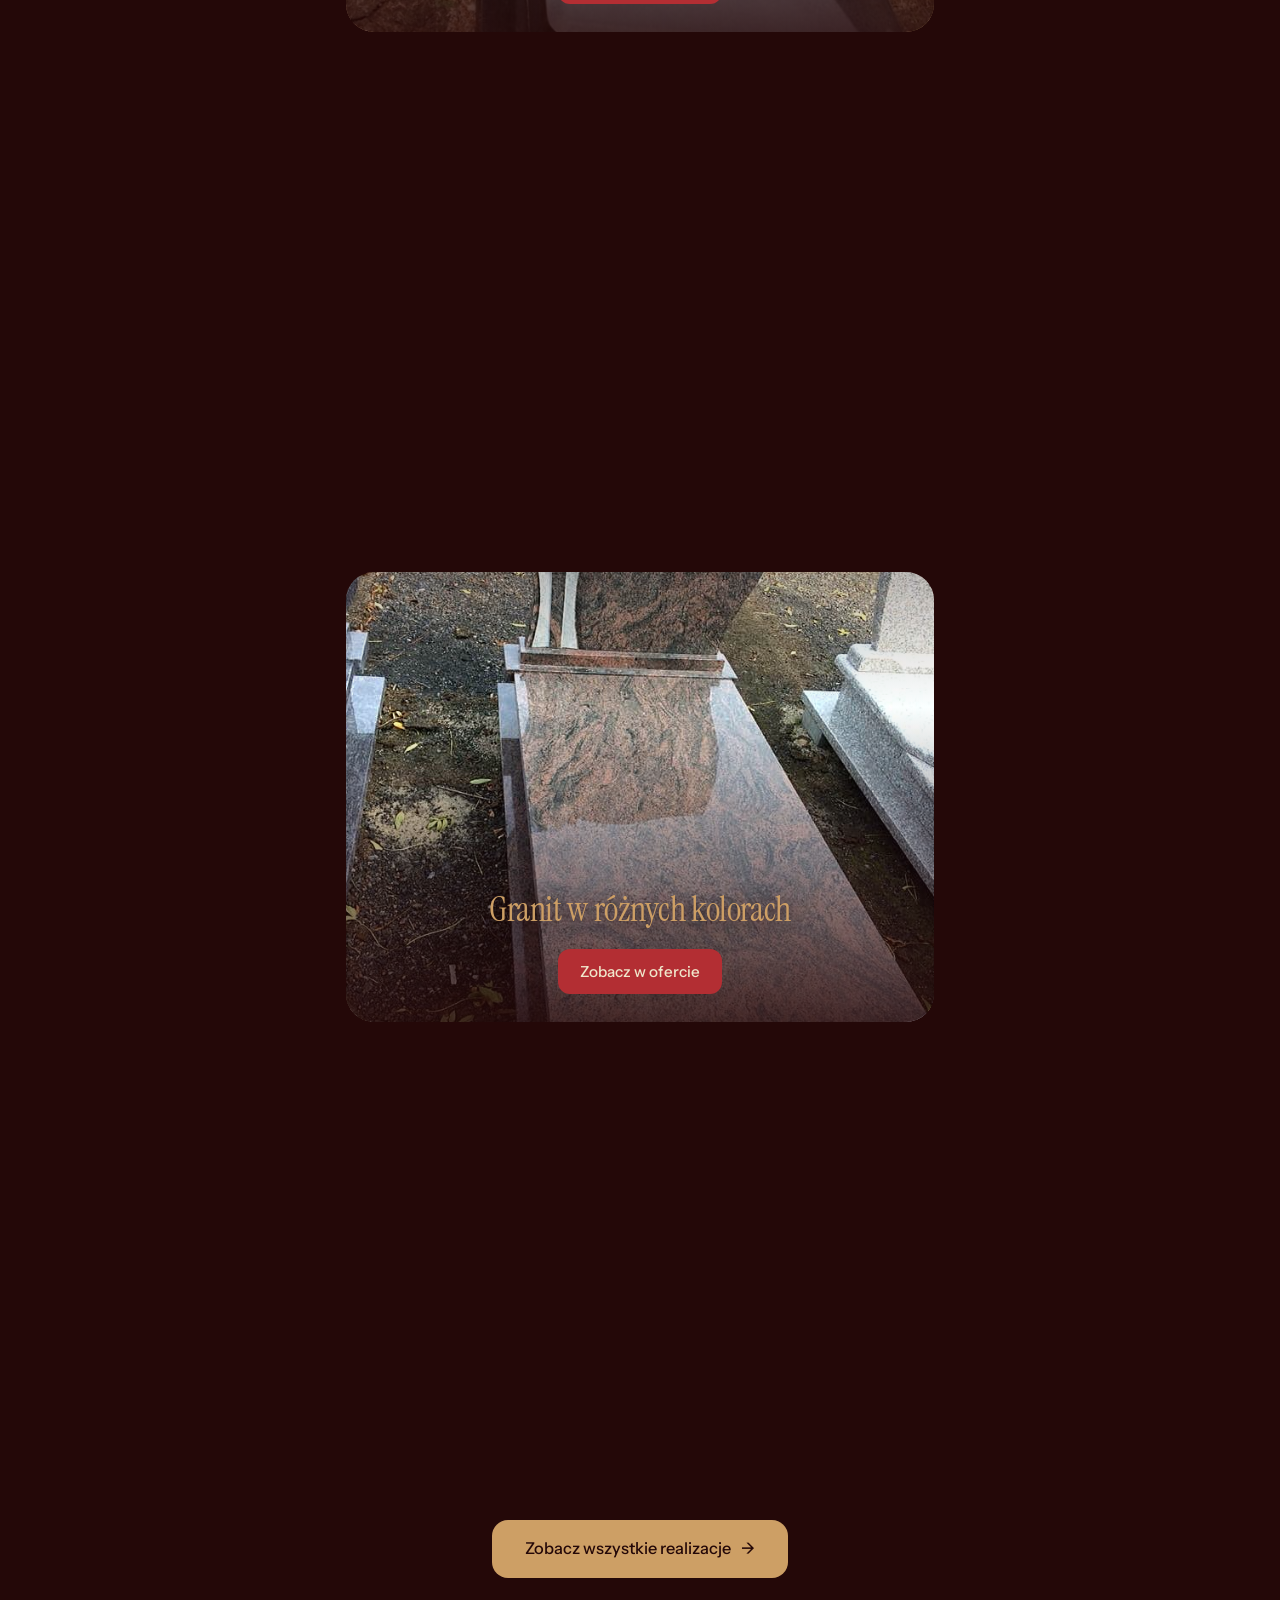
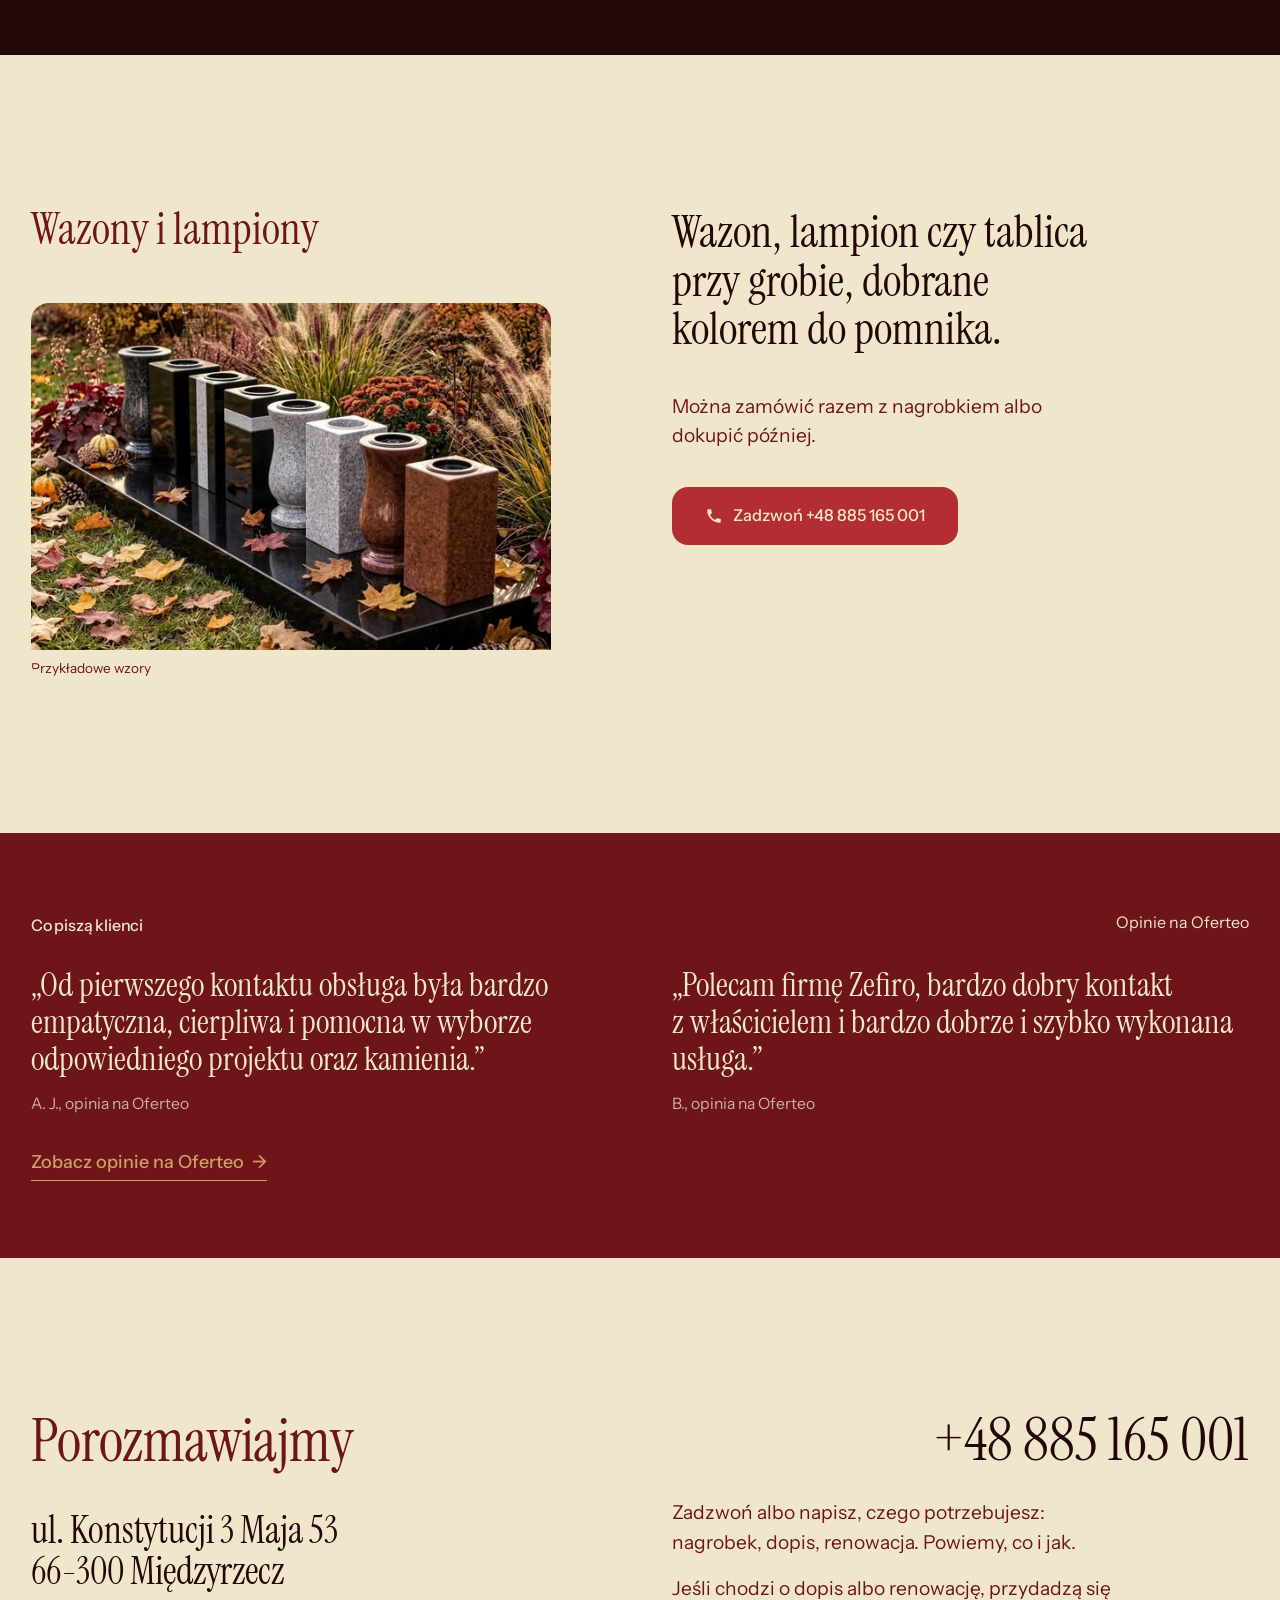
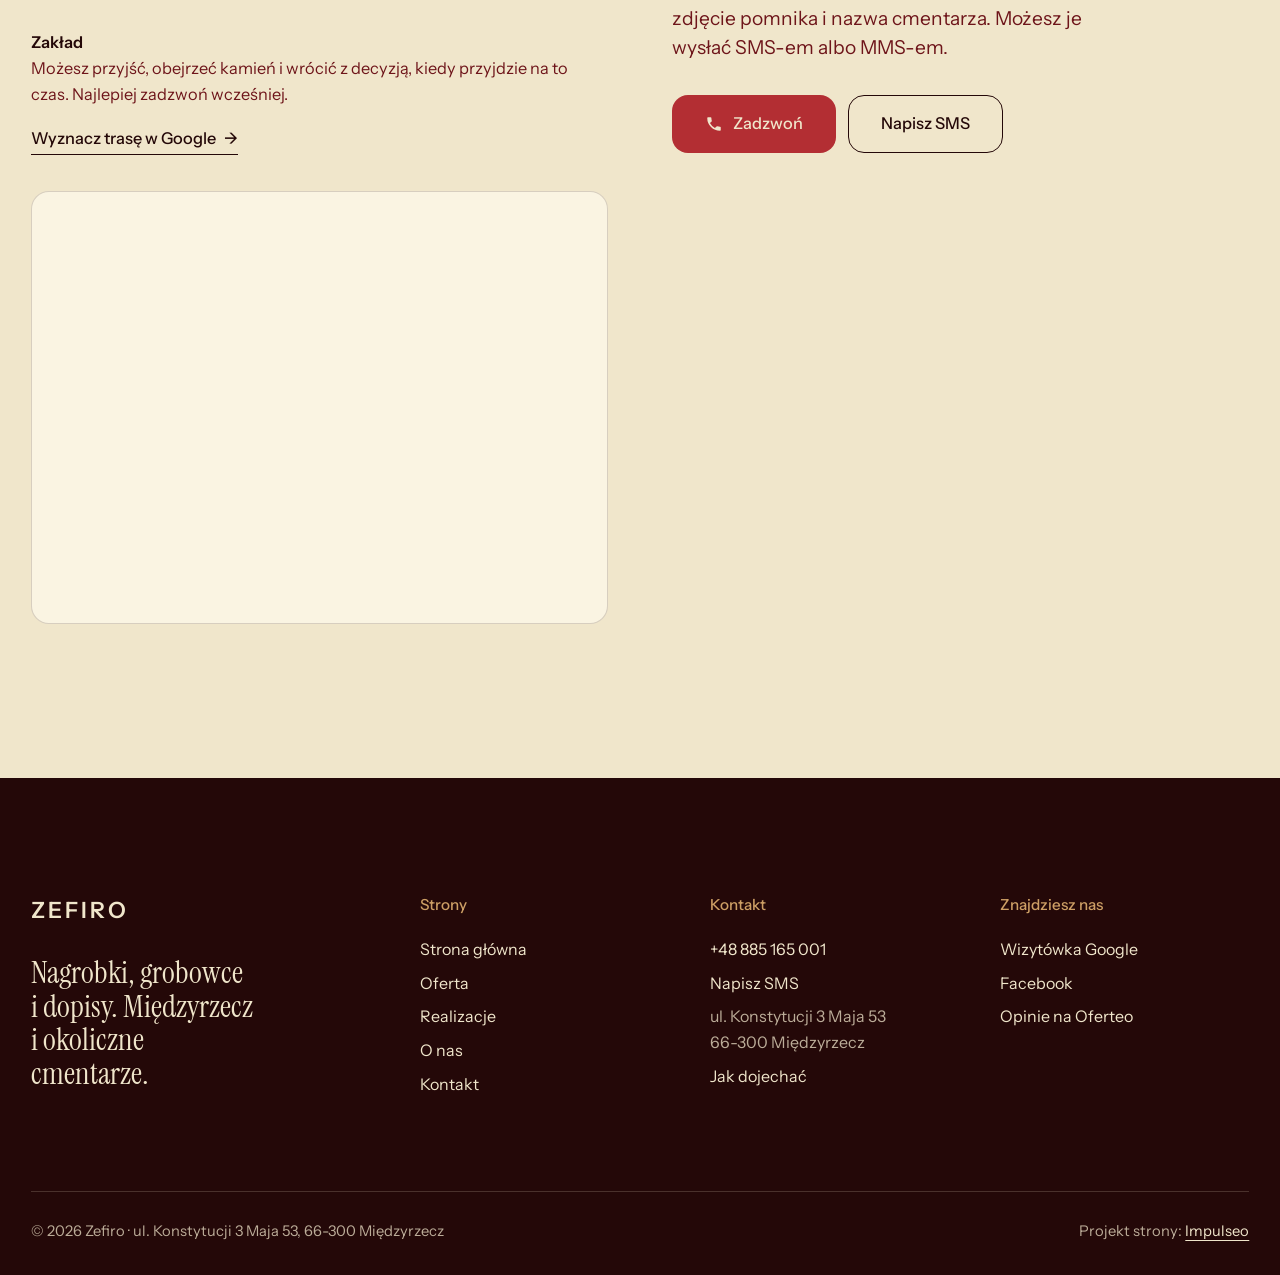
==== commit 0107b7ef: "Hero ze zdjęcia z Facebooka firmy (z3) powiększonego do 1800 px Co-Authored-By: Claude Opus 5.5 <nor" ====
--- a/index.html
+++ b/index.html
@@ -21,14 +21,14 @@
 
 <script type="application/ld+json">{"@context": "https://schema.org", "@type": "HomeAndConstructionBusiness", "name": "Firma Kamieniarska Zefiro", "url": "https://impulseo-pl.github.io/zefiro/", "telephone": "+48885165001", "image": "https://impulseo-pl.github.io/zefiro/img/og.jpg", "address": {"@type": "PostalAddress", "streetAddress": "ul. Konstytucji 3 Maja 53", "postalCode": "66-300", "addressLocality": "Międzyrzecz", "addressCountry": "PL"}, "geo": {"@type": "GeoCoordinates", "latitude": 52.438465, "longitude": 15.584197}, "areaServed": "Międzyrzecz", "sameAs": ["https://www.facebook.com/kamieniarstwozefiro/", "https://www.google.com/maps/place/Firma+Kamieniarska+Zefiro/@52.4386114,15.5834613,406m/data=!3m1!1e3!4m6!3m5!1s0x4706f49b4816bd09:0x40137a1db30fa63c!8m2!3d52.438465!4d15.584197", "https://www.oferteo.pl/firma-kamieniarska-zefiro/firma/4441509"]}</script>
 <script>document.documentElement.classList.add('js')</script>
-<link rel="preload" as="image" href="img/g12.jpg" fetchpriority="high">
+<link rel="preload" as="image" href="img/hero-z3.jpg" fetchpriority="high">
 <link rel="preconnect" href="https://fonts.googleapis.com">
 <link rel="preconnect" href="https://fonts.gstatic.com" crossorigin>
 <link href="https://fonts.googleapis.com/css2?family=Instrument+Sans:wght@400..600&family=Instrument+Serif&display=swap" rel="stylesheet">
-<link rel="stylesheet" href="assets/styles.css?v=20261118b">
-<style>.hero-img{object-position:50% 30%}@media (max-width:700px){.pill-logo .word{display:inline;font-size:.92rem;letter-spacing:.12em}}</style>
+<link rel="stylesheet" href="assets/styles.css?v=20261118c">
+<style>.hero-img{object-position:50% 45%}@media (max-width:700px){.pill-logo .word{display:inline;font-size:.92rem;letter-spacing:.12em}}</style>
 <script src="assets/lenis.min.js?v=1.1.20" defer></script>
-<script src="assets/main.js?v=20261118b" defer></script>
+<script src="assets/main.js?v=20261118c" defer></script>
 </head>
 <body>
 <a class="skip" href="#tresc">Przejdź do treści</a>
@@ -54,7 +54,7 @@
 </div>
 <main id="tresc">
 <section class="hero">
-  <img class="hero-img" src="img/g12.jpg" width="1200" height="1600" alt="Nagrobek z ciemnego granitu, realizacja Zefiro" fetchpriority="high">
+  <img class="hero-img" src="img/hero-z3.jpg" width="1800" height="1800" alt="Nagrobek z&nbsp;czarnego granitu z&nbsp;jasnym obramowaniem na cmentarzu, realizacja Zefiro" fetchpriority="high">
   <div class="hero-in">
     <div>
       <p class="hero-kicker">Zakład kamieniarski · Międzyrzecz i&nbsp;okoliczne cmentarze</p>
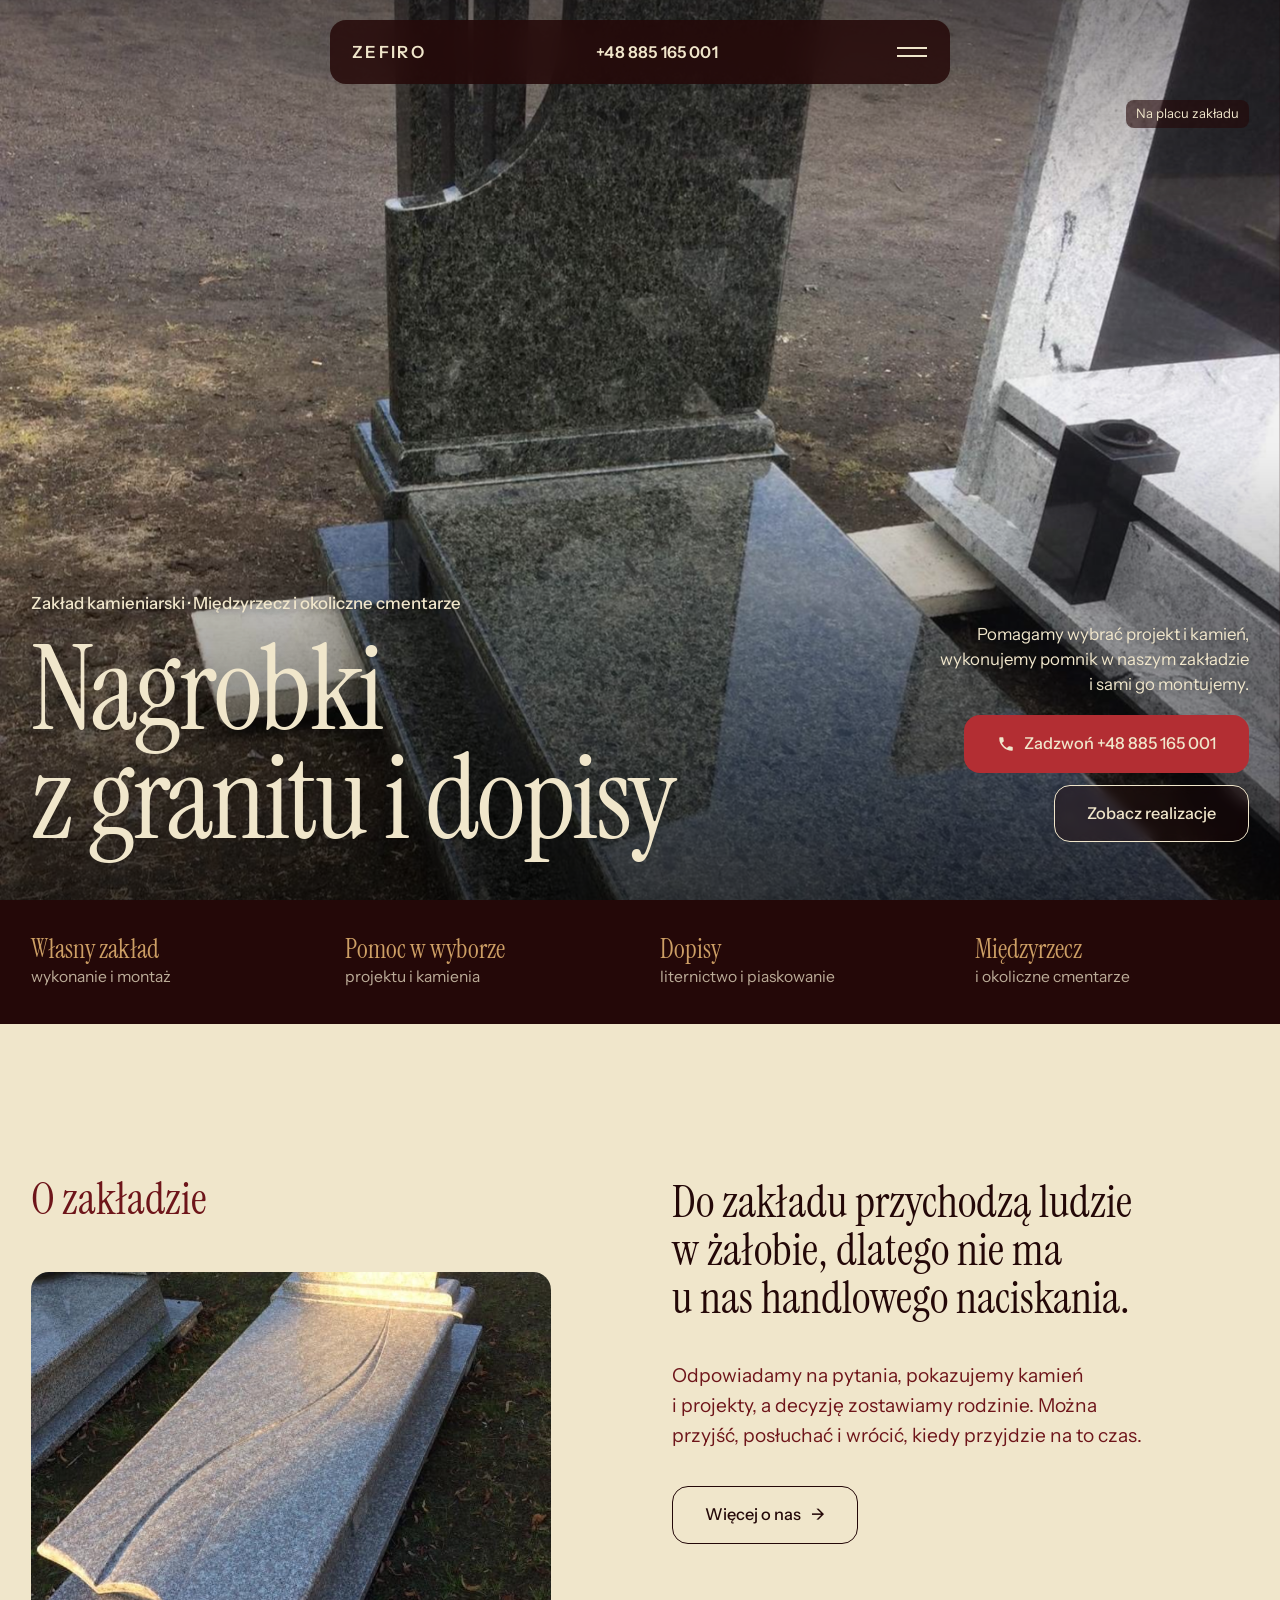
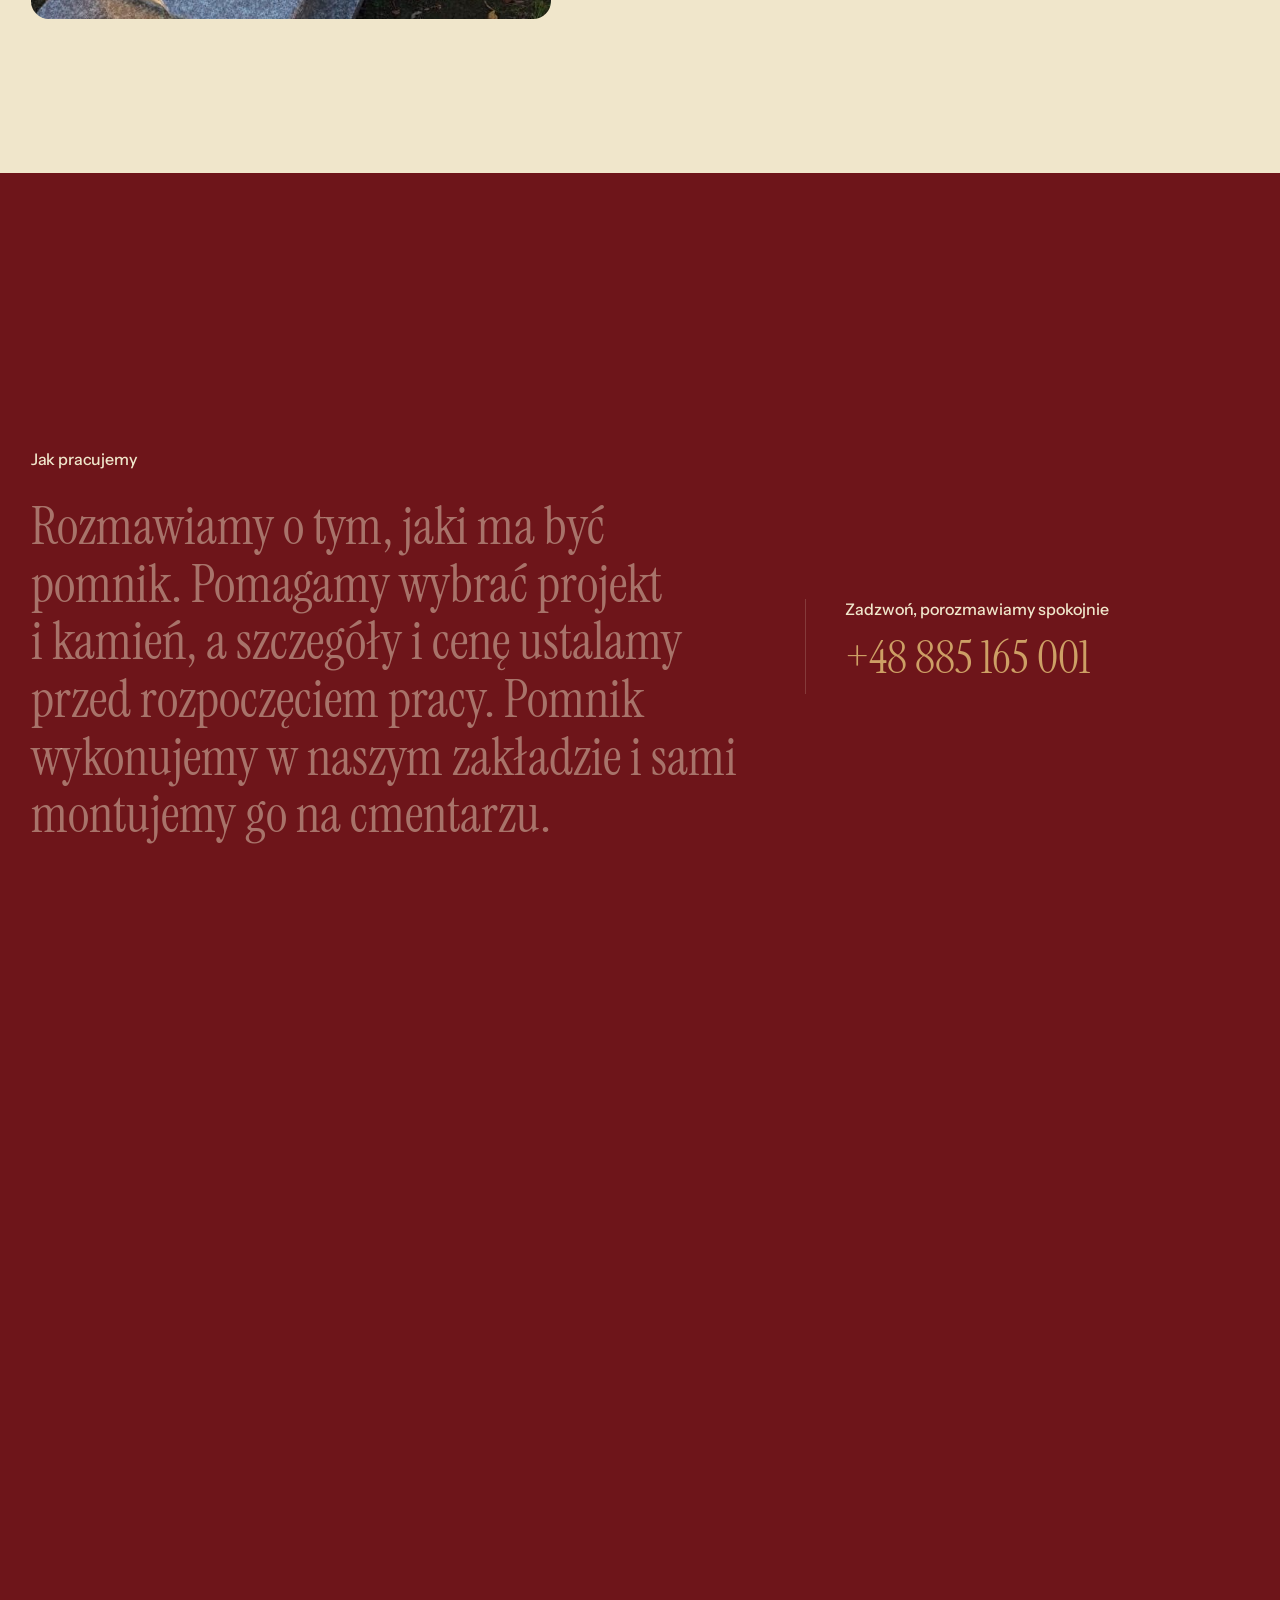
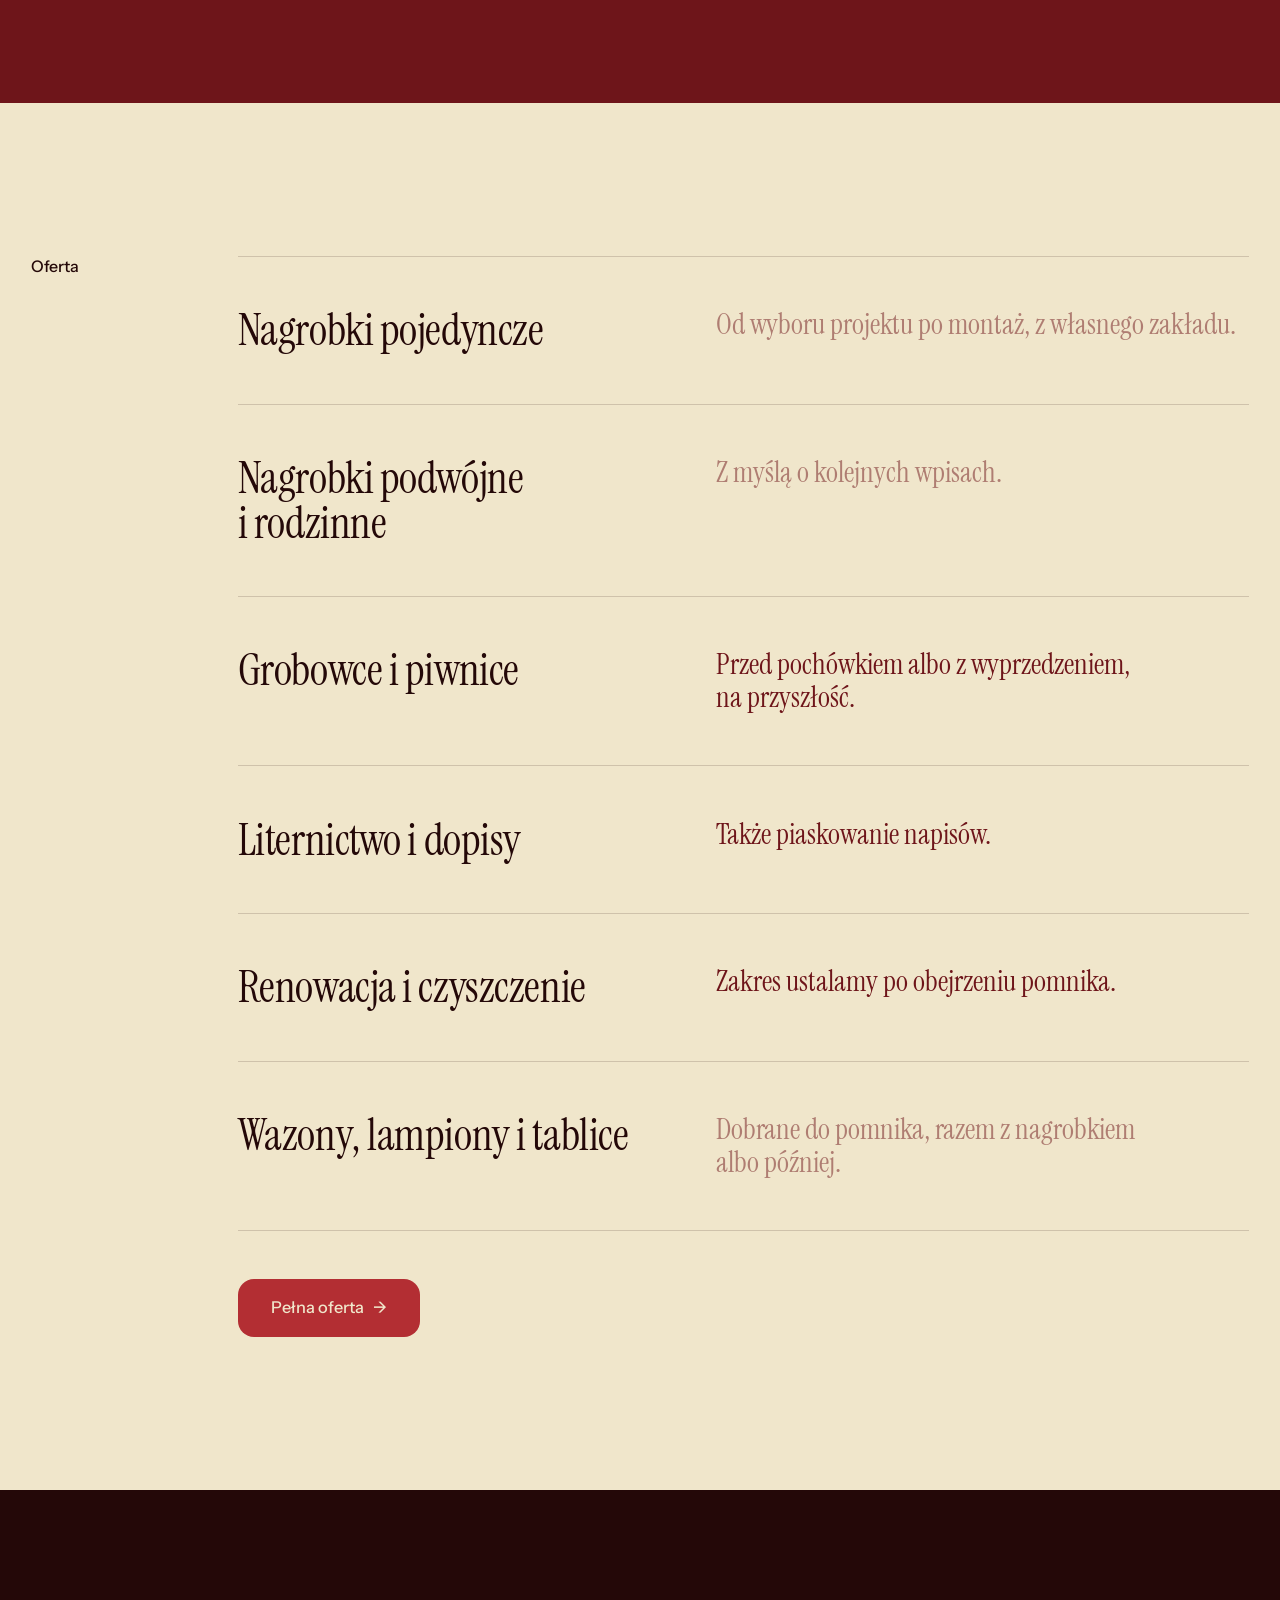
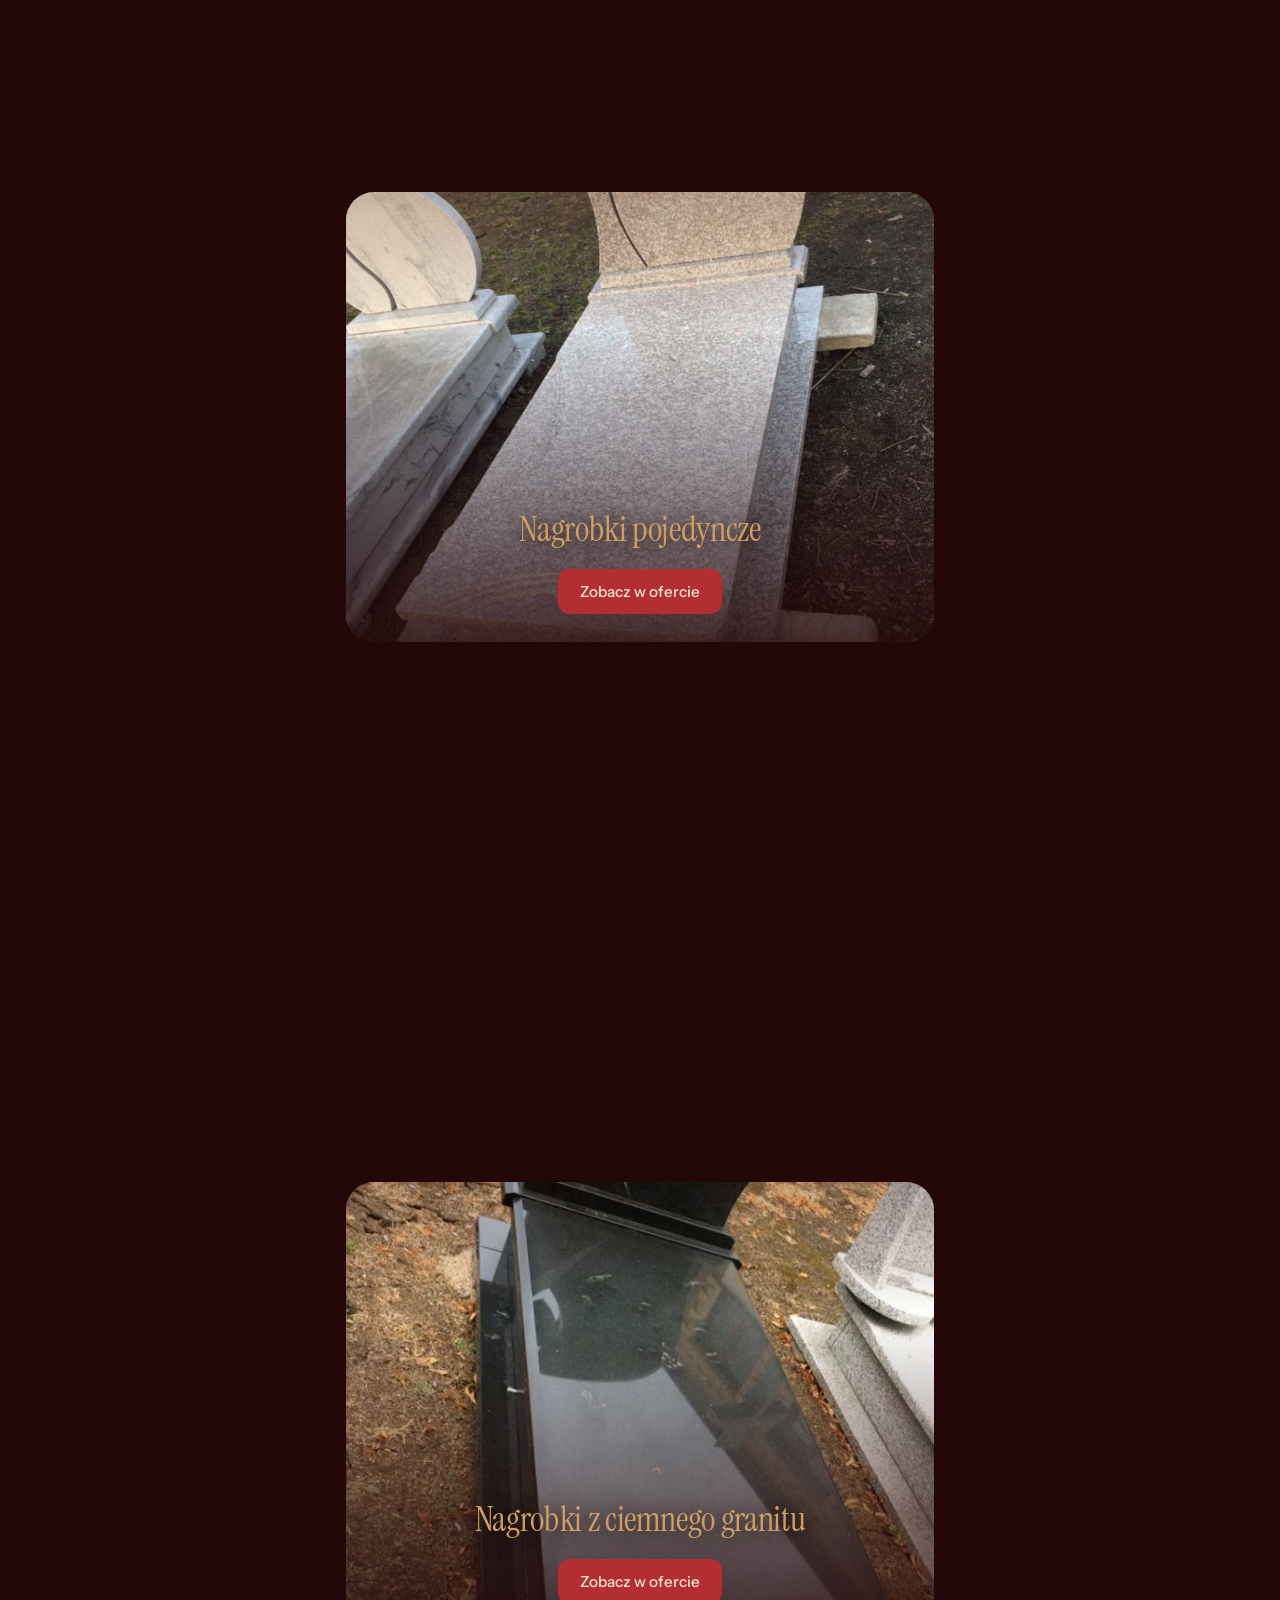
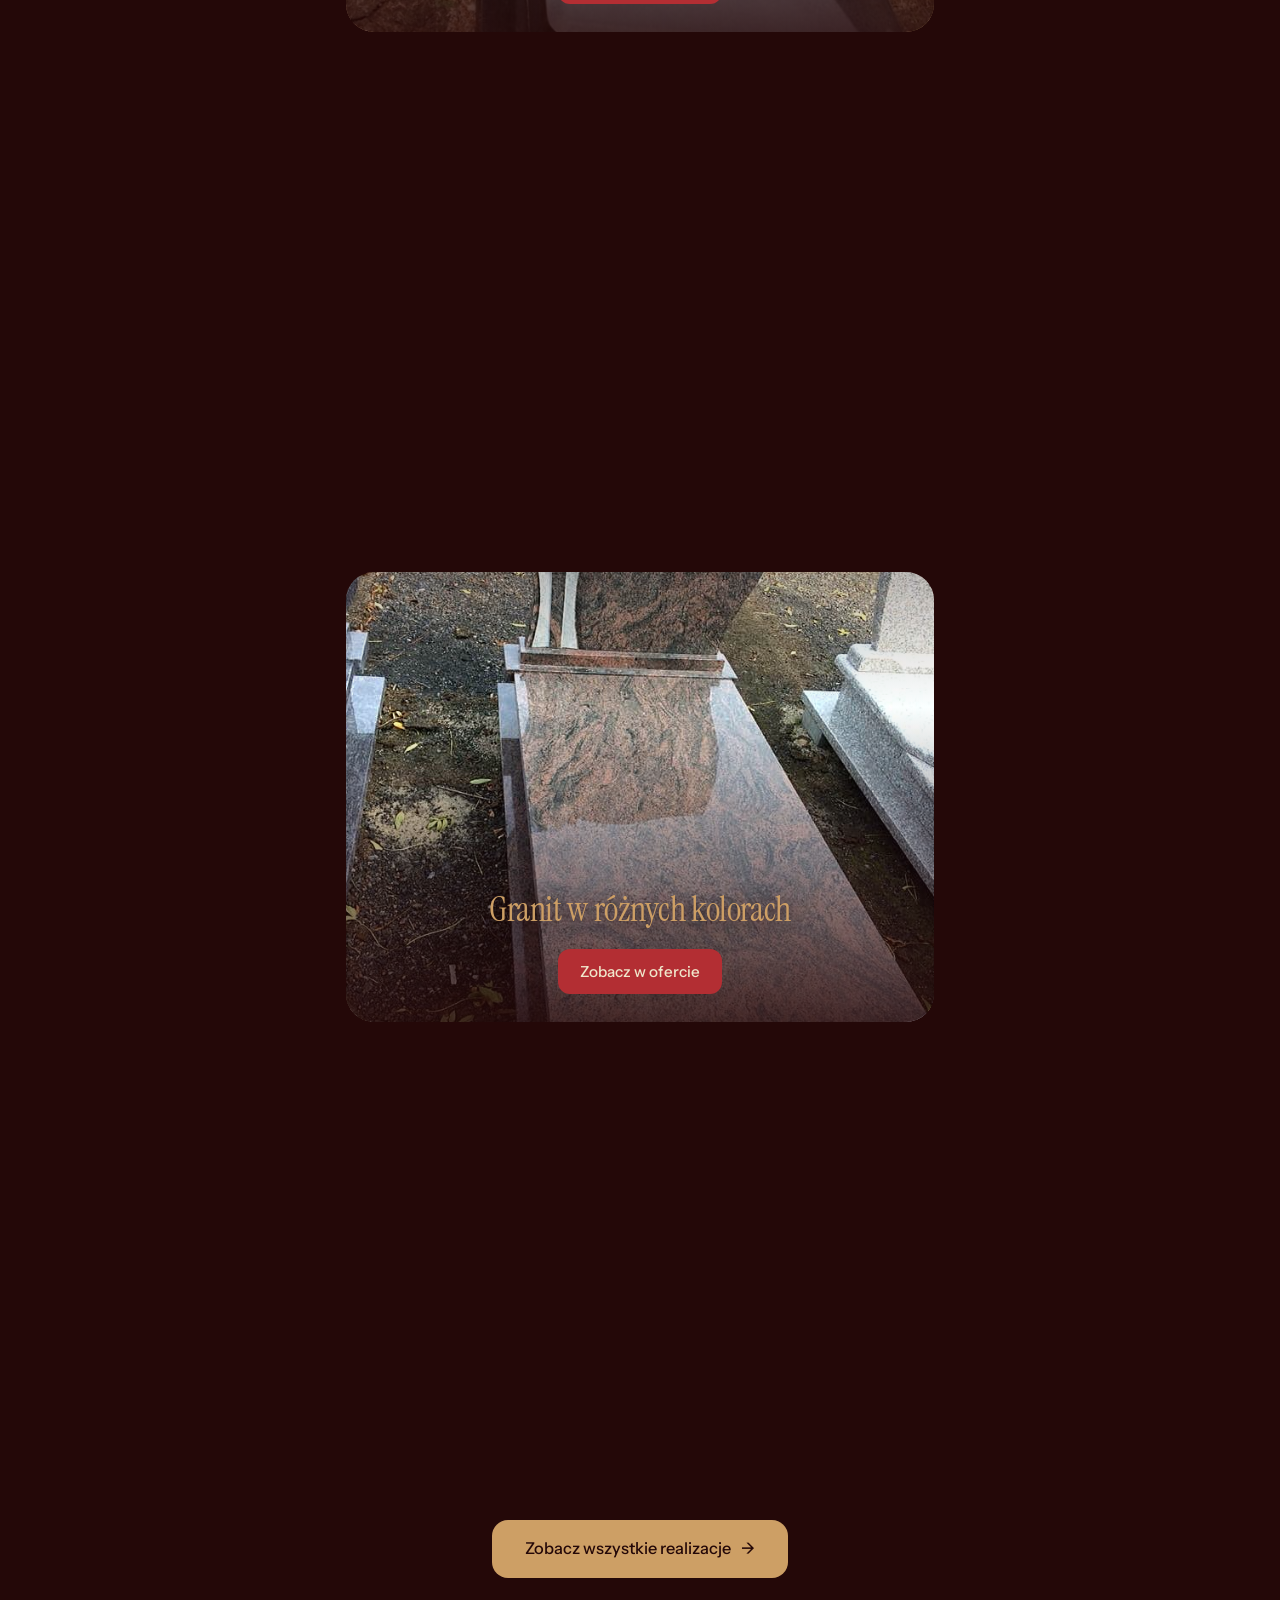
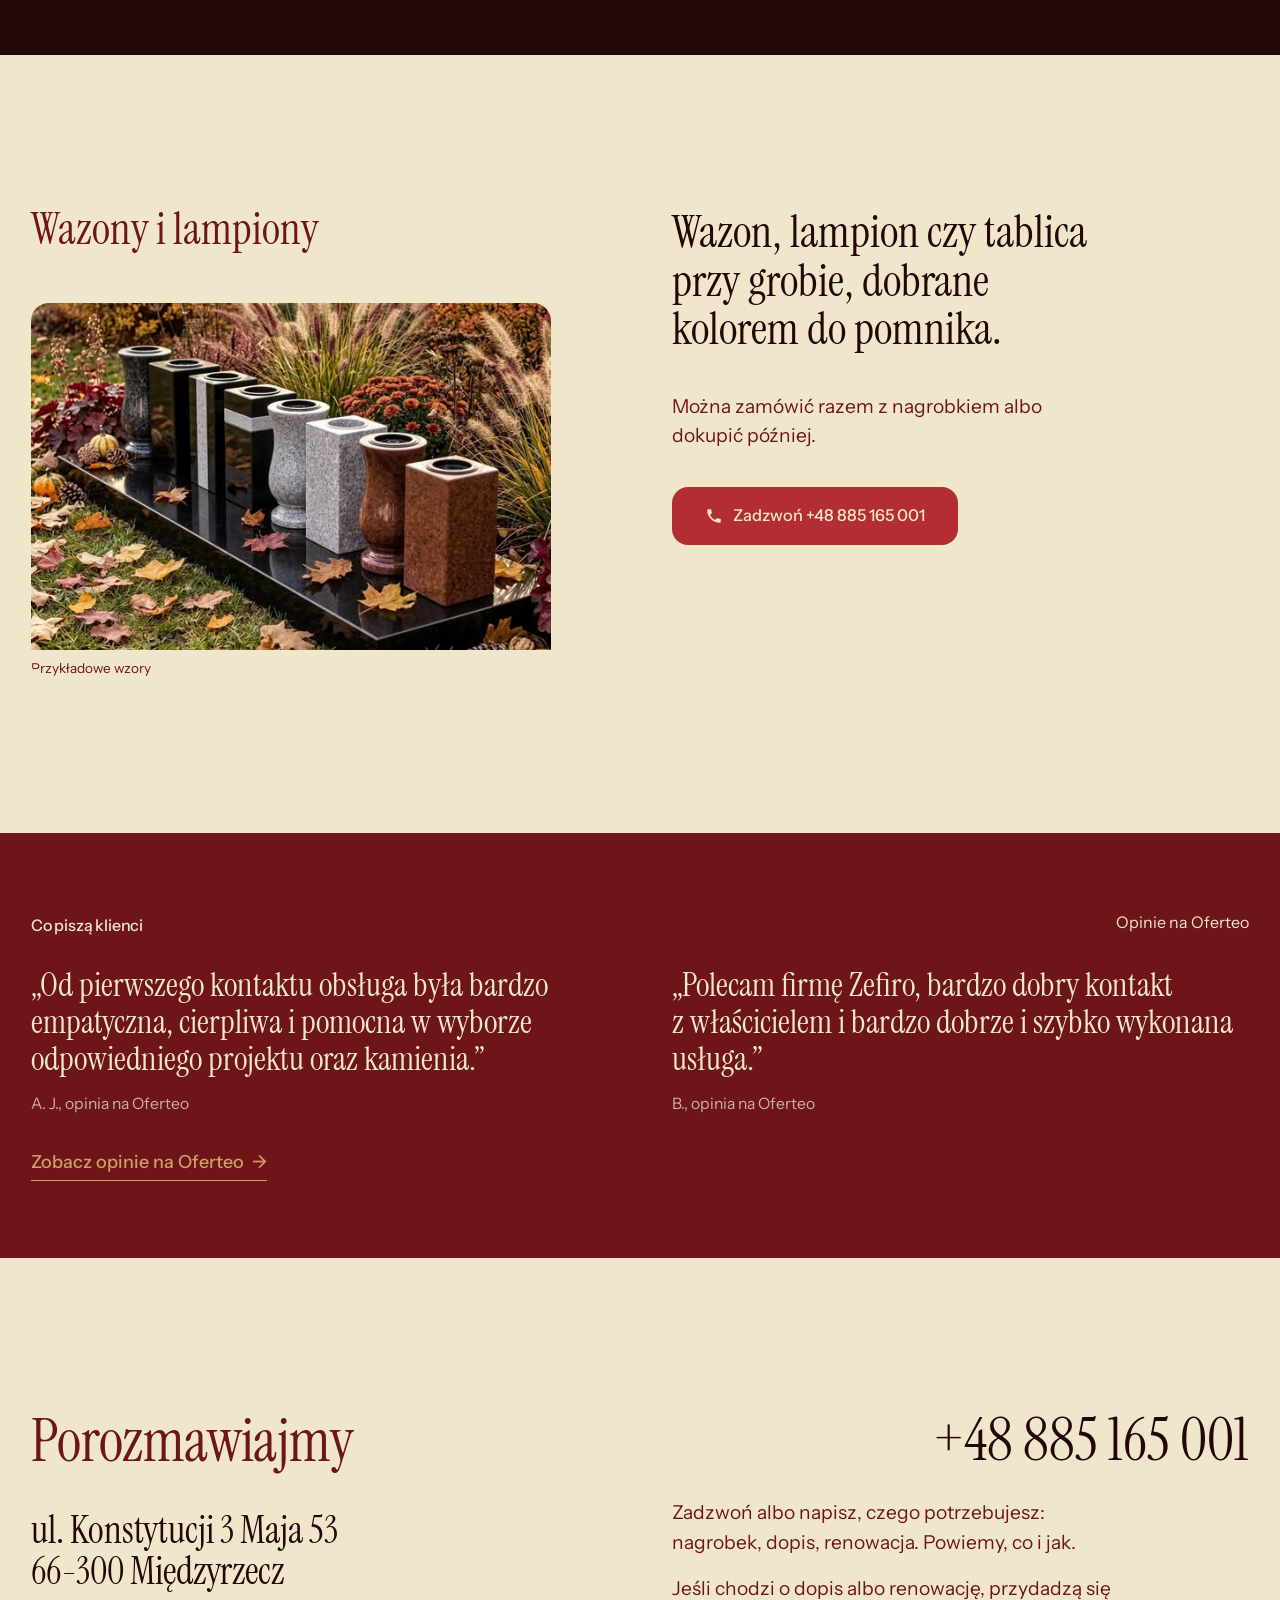
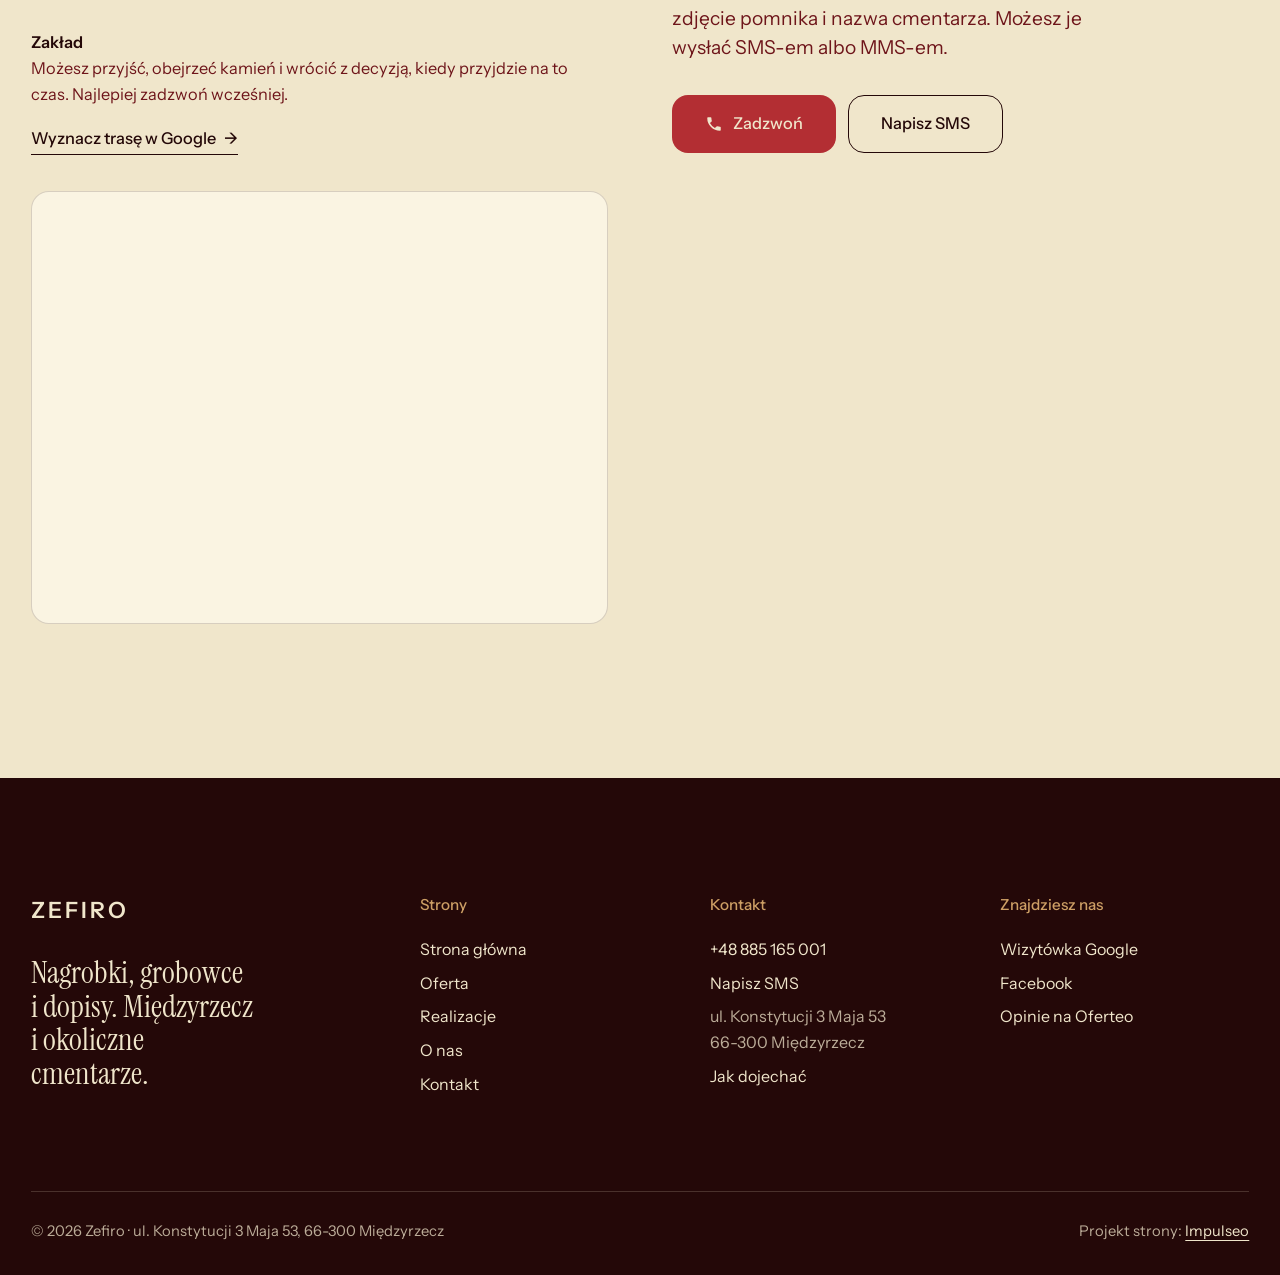
==== commit 8633190c: "Hero i O zakładzie: ostre zdjęcia z Oferteo zamiast powiększonych z Facebooka Co-Authored-By: Claude" ====
--- a/index.html
+++ b/index.html
@@ -21,14 +21,14 @@
 
 <script type="application/ld+json">{"@context": "https://schema.org", "@type": "HomeAndConstructionBusiness", "name": "Firma Kamieniarska Zefiro", "url": "https://impulseo-pl.github.io/zefiro/", "telephone": "+48885165001", "image": "https://impulseo-pl.github.io/zefiro/img/og.jpg", "address": {"@type": "PostalAddress", "streetAddress": "ul. Konstytucji 3 Maja 53", "postalCode": "66-300", "addressLocality": "Międzyrzecz", "addressCountry": "PL"}, "geo": {"@type": "GeoCoordinates", "latitude": 52.438465, "longitude": 15.584197}, "areaServed": "Międzyrzecz", "sameAs": ["https://www.facebook.com/kamieniarstwozefiro/", "https://www.google.com/maps/place/Firma+Kamieniarska+Zefiro/@52.4386114,15.5834613,406m/data=!3m1!1e3!4m6!3m5!1s0x4706f49b4816bd09:0x40137a1db30fa63c!8m2!3d52.438465!4d15.584197", "https://www.oferteo.pl/firma-kamieniarska-zefiro/firma/4441509"]}</script>
 <script>document.documentElement.classList.add('js')</script>
-<link rel="preload" as="image" href="img/hero-z3.jpg" fetchpriority="high">
+<link rel="preload" as="image" href="img/hero-g12.jpg" fetchpriority="high">
 <link rel="preconnect" href="https://fonts.googleapis.com">
 <link rel="preconnect" href="https://fonts.gstatic.com" crossorigin>
 <link href="https://fonts.googleapis.com/css2?family=Instrument+Sans:wght@400..600&family=Instrument+Serif&display=swap" rel="stylesheet">
-<link rel="stylesheet" href="assets/styles.css?v=20261118c">
-<style>.hero-img{object-position:50% 45%}@media (max-width:700px){.pill-logo .word{display:inline;font-size:.92rem;letter-spacing:.12em}}</style>
+<link rel="stylesheet" href="assets/styles.css?v=20261118d">
+<style>.hero-img{object-position:50% 18%}@media (max-width:700px){.pill-logo .word{display:inline;font-size:.92rem;letter-spacing:.12em}}</style>
 <script src="assets/lenis.min.js?v=1.1.20" defer></script>
-<script src="assets/main.js?v=20261118c" defer></script>
+<script src="assets/main.js?v=20261118d" defer></script>
 </head>
 <body>
 <a class="skip" href="#tresc">Przejdź do treści</a>
@@ -54,7 +54,7 @@
 </div>
 <main id="tresc">
 <section class="hero">
-  <img class="hero-img" src="img/hero-z3.jpg" width="1800" height="1800" alt="Nagrobek z&nbsp;czarnego granitu z&nbsp;jasnym obramowaniem na cmentarzu, realizacja Zefiro" fetchpriority="high">
+  <img class="hero-img" src="img/hero-g12.jpg" width="1440" height="1920" alt="Nagrobek z&nbsp;polerowanego ciemnego granitu na placu zakładu Zefiro" fetchpriority="high"><span class="hero-cap">Na placu zakładu</span>
   <div class="hero-in">
     <div>
       <p class="hero-kicker">Zakład kamieniarski · Międzyrzecz i&nbsp;okoliczne cmentarze</p>
@@ -82,7 +82,7 @@
 <section class="sec bone" id="o-nas">
   <div class="wrap about">
     <div class="about-left up">
-      <p class="label-serif">O&nbsp;zakładzie</p><figure class="about-fig"><img src="img/z5.jpg" width="590" height="590" alt="Jasny nagrobek z&nbsp;krzyżem i&nbsp;kwiatami, realizacja Zefiro" loading="lazy"></figure>
+      <p class="label-serif">O&nbsp;zakładzie</p><figure class="about-fig"><img src="img/g17.jpg" width="720" height="960" alt="Jasny nagrobek z&nbsp;sercem w&nbsp;słońcu, na placu zakładu Zefiro" loading="lazy"></figure>
     </div>
     <div class="about-right up">
       <p class="statement">Do zakładu przychodzą ludzie w&nbsp;żałobie, dlatego nie ma u&nbsp;nas handlowego naciskania.</p>
